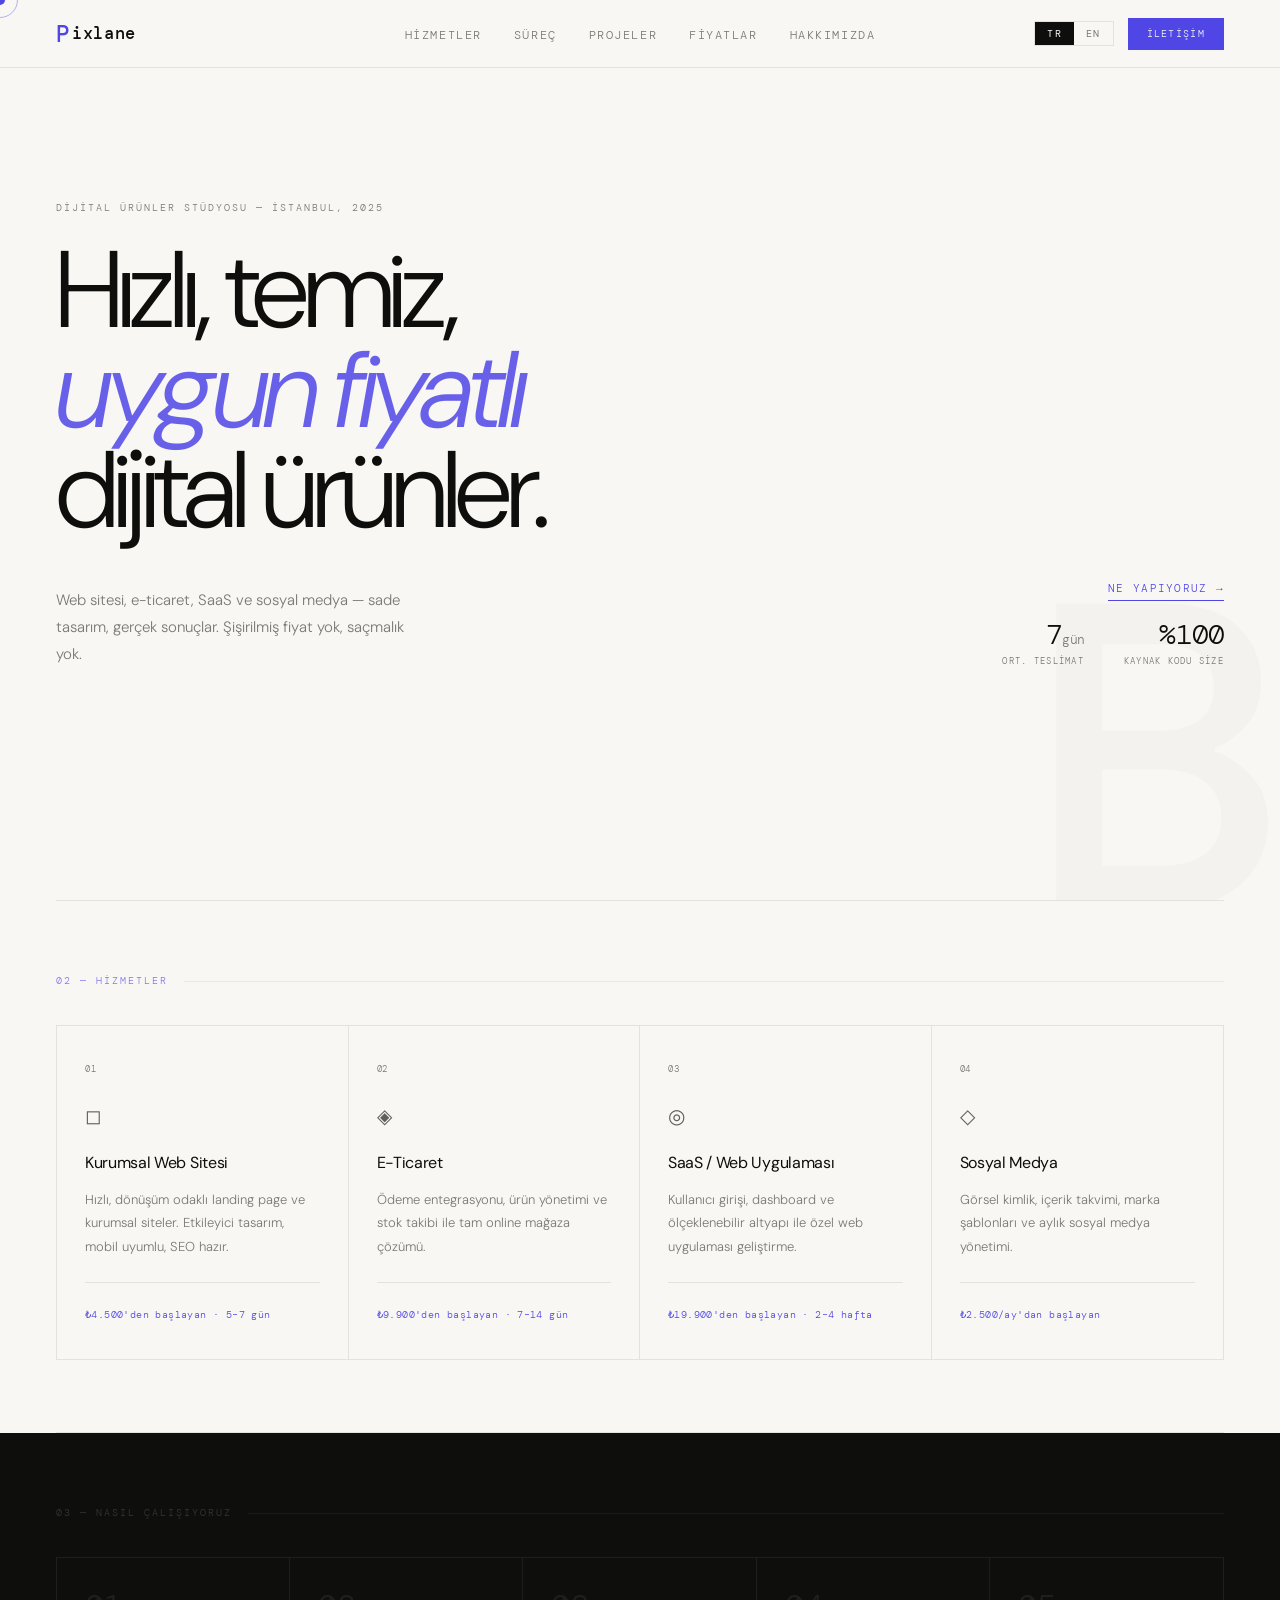
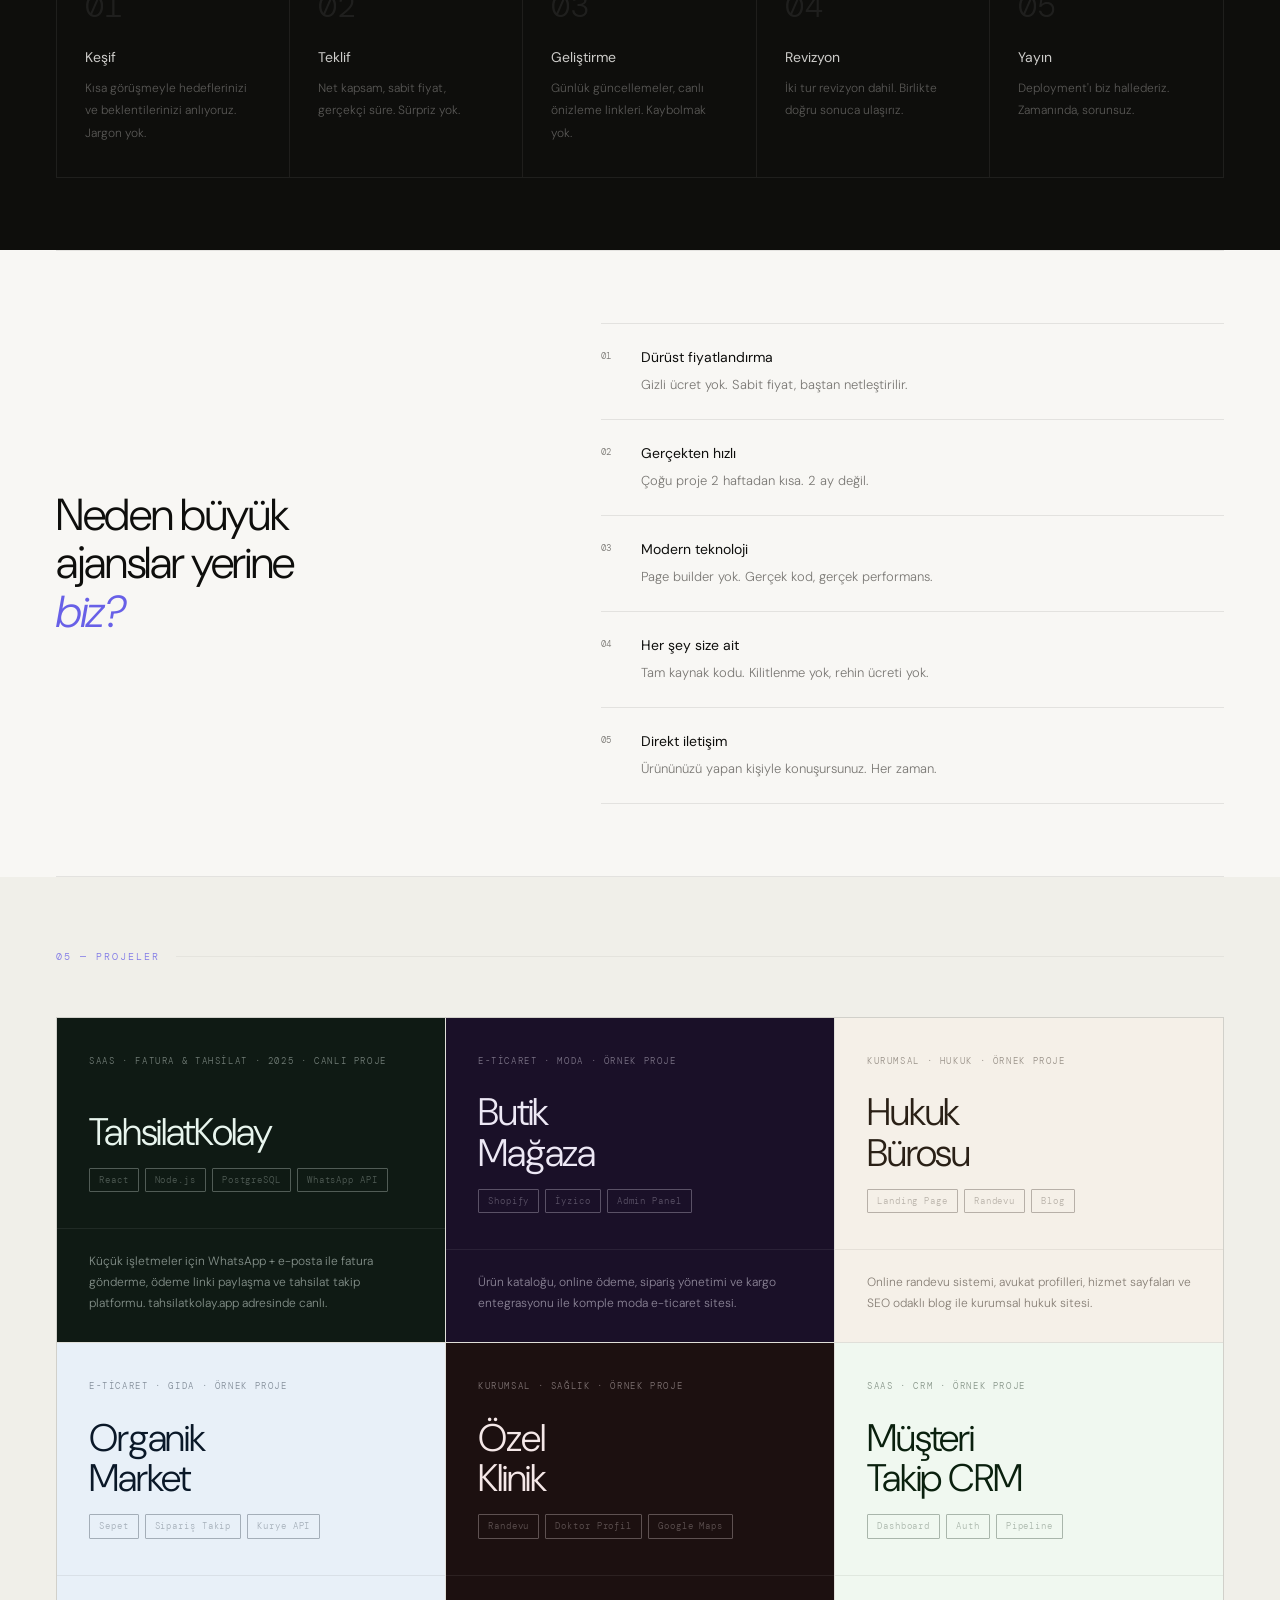
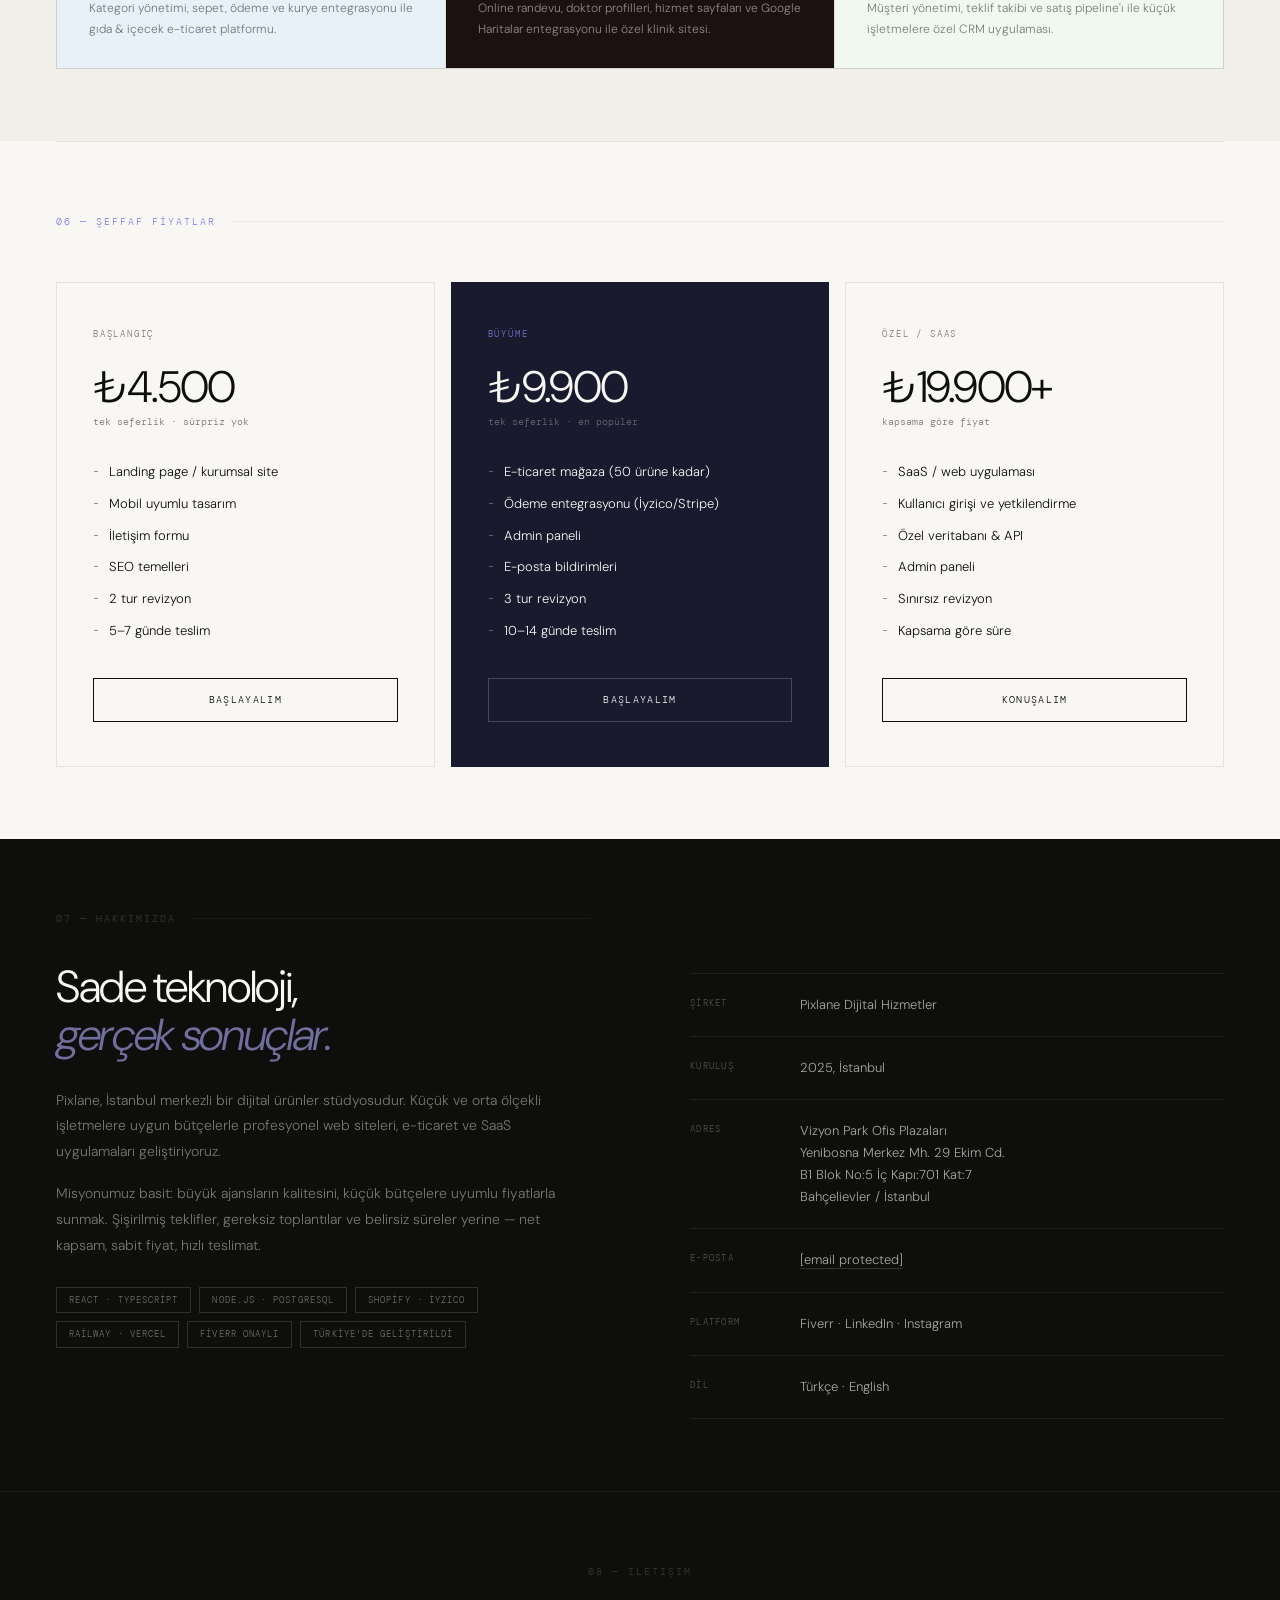
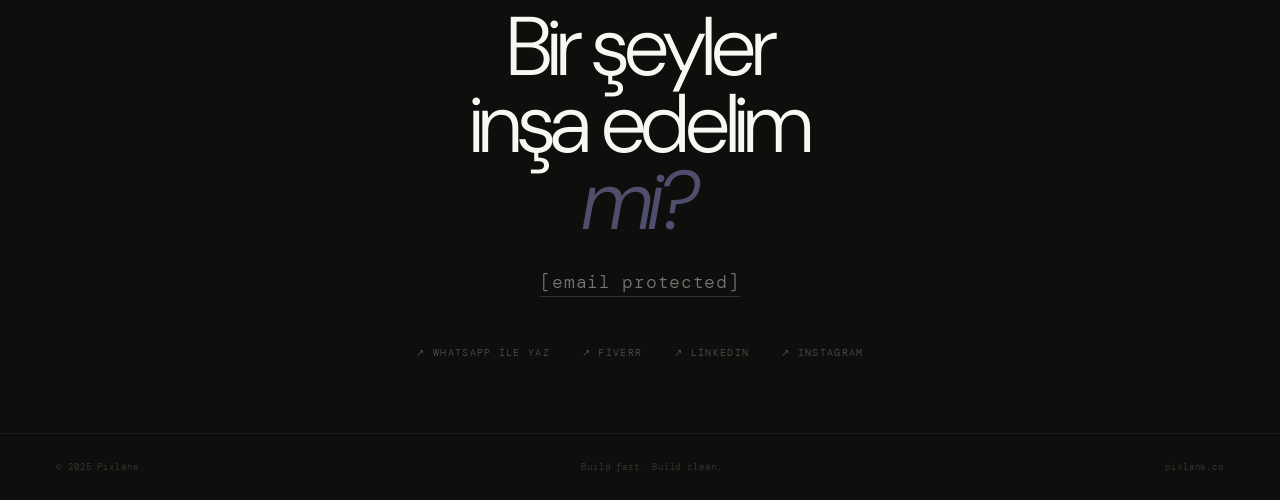
==== index.html @ e1a90a72 "Update index.html" ====
<!DOCTYPE html>
<html lang="tr">
<head>
<meta charset="UTF-8">
<meta name="viewport" content="width=device-width, initial-scale=1.0">
<title>Pixlane — Dijital Ürünler, Sade Fiyatlar</title>
<link rel="preconnect" href="https://fonts.googleapis.com">
<link href="https://fonts.googleapis.com/css2?family=DM+Mono:ital,wght@0,300;0,400;0,500;1,300&family=DM+Sans:opsz,wght@9..40,300;9..40,400;9..40,500;9..40,600&display=swap" rel="stylesheet">
<style>
*, *::before, *::after { box-sizing: border-box; margin: 0; padding: 0; }
:root {
  --bg: #f8f7f4; --fg: #0e0e0c; --muted: #7a7874; --faint: #eceae5;
  --line: rgba(14,14,12,0.09);
  --indigo: #4f46e5; --indigo-soft: rgba(79,70,229,0.08);
  --mono: 'DM Mono', monospace; --sans: 'DM Sans', sans-serif;
}
html { scroll-behavior: smooth; }
body { background: var(--bg); color: var(--fg); font-family: var(--sans); font-weight: 300; line-height: 1.6; overflow-x: hidden; cursor: none; }

.cur { position:fixed; width:10px; height:10px; background:var(--indigo); border-radius:50%; pointer-events:none; z-index:9999; transform:translate(-50%,-50%); transition: transform .1s; }
.cur-r { position:fixed; width:36px; height:36px; border:1.5px solid var(--indigo); border-radius:50%; pointer-events:none; z-index:9998; transform:translate(-50%,-50%); opacity:.4; }

/* NAV */
nav {
  position:fixed; top:0; left:0; right:0; z-index:100;
  display:flex; align-items:center; justify-content:space-between;
  padding:0 56px; height:68px;
  background:rgba(248,247,244,.92); backdrop-filter:blur(18px);
  border-bottom:1px solid var(--line);
}
.nav-logo { font-family:var(--mono); font-size:17px; font-weight:500; letter-spacing:.06em; color:var(--fg); text-decoration:none; }
.nav-mid { display:flex; gap:32px; list-style:none; position:absolute; left:50%; transform:translateX(-50%); }
.nav-mid a { font-family:var(--mono); font-size:12px; letter-spacing:.13em; text-transform:uppercase; color:var(--muted); text-decoration:none; transition:color .2s; }
.nav-mid a:hover { color:var(--fg); }
.nav-r { display:flex; align-items:center; gap:14px; }
.lang-sw { display:flex; border:1px solid var(--line); }
.lb { padding:5px 12px; background:transparent; border:none; color:var(--muted); font-family:var(--mono); font-size:10px; letter-spacing:.13em; text-transform:uppercase; cursor:none; transition:background .2s,color .2s; }
.lb.on { background:var(--fg); color:var(--bg); }
.lb:not(.on):hover { color:var(--fg); }
.nav-btn { font-family:var(--mono); font-size:10px; letter-spacing:.13em; text-transform:uppercase; color:var(--bg); text-decoration:none; border:1px solid var(--indigo); background:var(--indigo); padding:7px 18px; transition:background .2s,color .2s,opacity .2s; white-space:nowrap; }
.nav-btn:hover { opacity:.85; }


/* HERO */
.hero {
  min-height:100vh; display:grid;
  grid-template-rows:1fr auto auto auto 1fr;
  padding:0 56px; position:relative; overflow:hidden;
}
.hero-spacer { min-height:88px; }
.hero-wm { position:absolute; bottom:-6vw; right:-1vw; font-family:var(--mono); font-size:34vw; font-weight:500; color:rgba(14,14,12,.018); user-select:none; pointer-events:none; line-height:1; }
.hero-eye { font-family:var(--mono); font-size:10px; letter-spacing:.2em; text-transform:uppercase; color:var(--muted); padding-top:28px; opacity:0; animation:up .6s .1s forwards; }
.hero-h { font-size:clamp(56px,8.5vw,122px); font-weight:300; line-height:.92; letter-spacing:-.04em; padding-top:24px; opacity:0; animation:up .6s .25s forwards; }
.hero-h em { font-style:italic; color:var(--indigo); opacity:.85; }
.hero-body { display:flex; align-items:flex-end; justify-content:space-between; padding-top:40px; padding-bottom:60px; opacity:0; animation:up .6s .4s forwards; }
.hero-sub { max-width:360px; font-size:15px; color:var(--muted); line-height:1.8; }
.hero-actions { display:flex; flex-direction:column; align-items:flex-end; gap:20px; }
.hero-cta { font-family:var(--mono); font-size:11px; letter-spacing:.12em; text-transform:uppercase; color:var(--indigo); text-decoration:none; display:flex; align-items:center; gap:8px; border-bottom:1px solid var(--indigo); padding-bottom:2px; transition:gap .3s; }
.hero-cta:hover { gap:16px; }
.hero-nums { display:flex; gap:40px; }
.hn { text-align:right; }
.hn-v { font-family:var(--mono); font-size:28px; font-weight:300; letter-spacing:-.03em; line-height:1; }
.hn-l { font-family:var(--mono); font-size:9px; letter-spacing:.14em; text-transform:uppercase; color:var(--muted); margin-top:5px; }

/* UTILS */
hr.div { border:none; border-top:1px solid var(--line); margin:0 56px; }
.sec { padding:72px 56px; }
.lbl { font-family:var(--mono); font-size:10px; letter-spacing:.2em; text-transform:uppercase; color:var(--indigo); opacity:.7; margin-bottom:36px; display:flex; align-items:center; gap:16px; }
.lbl::after { content:''; flex:1; height:1px; background:var(--line); }

/* SERVICES */
.svc-grid { display:grid; grid-template-columns:repeat(4,1fr); border:1px solid var(--line); }
.svc { padding:36px 28px; border-right:1px solid var(--line); transition:background .25s; }
.svc:last-child { border-right:none; }
.svc:hover { background:rgba(14,14,12,.02); }
.svc-n { font-family:var(--mono); font-size:9px; color:var(--muted); letter-spacing:.1em; margin-bottom:24px; }
.svc-ico { font-size:20px; margin-bottom:18px; display:block; opacity:.65; }
.svc-t { font-size:16px; font-weight:400; margin-bottom:12px; letter-spacing:-.02em; }
.svc-d { font-size:13px; color:var(--muted); line-height:1.8; }
.svc-p { margin-top:24px; font-family:var(--mono); font-size:10px; color:var(--indigo); letter-spacing:.04em; padding-top:24px; border-top:1px solid var(--line); }

/* PROCESS */
.proc { padding:72px 56px; background:var(--fg); color:var(--bg); }
.proc .lbl { color:rgba(248,247,244,.24); }
.proc .lbl::after { background:rgba(248,247,244,.07); }
.proc-row { display:grid; grid-template-columns:repeat(5,1fr); border:1px solid rgba(248,247,244,.07); }
.proc-s { padding:32px 28px; border-right:1px solid rgba(248,247,244,.07); }
.proc-s:last-child { border-right:none; }
.proc-n { font-family:var(--mono); font-size:32px; font-weight:300; color:rgba(248,247,244,.08); line-height:1; margin-bottom:24px; }
.proc-t { font-size:14px; font-weight:400; margin-bottom:8px; color:rgba(248,247,244,.82); }
.proc-d { font-size:12px; color:rgba(248,247,244,.32); line-height:1.9; }

/* WHY */
.why { padding:72px 56px; display:grid; grid-template-columns:5fr 7fr; gap:100px; align-items:center; }
.why-t { font-size:clamp(30px,3.5vw,54px); font-weight:300; line-height:1.08; letter-spacing:-.03em; }
.why-t em { font-style:italic; color:var(--indigo); opacity:.85; }
.wp { display:flex; align-items:flex-start; gap:20px; padding:22px 0; border-bottom:1px solid var(--line); }
.wp:first-child { border-top:1px solid var(--line); }
.wp-n { font-family:var(--mono); font-size:9px; color:var(--muted); min-width:20px; padding-top:3px; }
.wp-t strong { display:block; font-size:14px; font-weight:400; margin-bottom:3px; }
.wp-t span { font-size:13px; color:var(--muted); }

/* PORTFOLIO — clean typographic cards, no fake mockups */
.port { padding:72px 56px; background:#f0efe9; }
.port .lbl::after { background:rgba(14,14,12,.07); }
.port-grid { display:grid; grid-template-columns:repeat(3,1fr); gap:1px; background:rgba(14,14,12,.07); border:1px solid rgba(14,14,12,.07); margin-top:52px; }

/* Card 1 — real project, dark */
.pi { display:flex; flex-direction:column; position:relative; overflow:hidden; min-height:300px; transition:filter .3s; }
.pi:hover { filter:brightness(.97); }
.pi-arrow { position:absolute; top:24px; right:24px; font-size:13px; font-family:var(--mono); opacity:0; transform:translate(-3px,3px); transition:all .25s; color:inherit; }
.pi:hover .pi-arrow { opacity:.6; transform:translate(0,0); }

/* Visual area */
.pi-vis { flex:1; padding:36px 32px; display:flex; flex-direction:column; justify-content:space-between; min-height:180px; }

/* Card themes */
.pi-1 { background:#0f1a14; color:#e8f5ee; }
.pi-1 .pi-vis { background:#0f1a14; }
.pi-2 { background:#1a1028; color:#ede8f5; }
.pi-2 .pi-vis { background:#1a1028; }
.pi-3 { background:#f5f0e8; color:#2a2016; }
.pi-3 .pi-vis { background:#f5f0e8; }
.pi-4 { background:#e8f0f8; color:#0a1828; }
.pi-4 .pi-vis { background:#e8f0f8; }
.pi-5 { background:#1c1010; color:#f5e8e8; }
.pi-5 .pi-vis { background:#1c1010; }
.pi-6 { background:#f0f8f0; color:#0a200e; }
.pi-6 .pi-vis { background:#f0f8f0; }

.pi-cat { font-family:var(--mono); font-size:9px; letter-spacing:.18em; text-transform:uppercase; opacity:.45; margin-bottom:auto; }
.pi-big { font-size:clamp(28px,3vw,44px); font-weight:300; letter-spacing:-.03em; line-height:1.05; margin-top:24px; }
.pi-tag-row { display:flex; flex-wrap:wrap; gap:6px; margin-top:16px; }
.pi-tag { font-family:var(--mono); font-size:9px; letter-spacing:.1em; padding:4px 9px; border:1px solid currentColor; opacity:.3; border-radius:1px; }

.pi-info { padding:22px 32px 28px; border-top:1px solid rgba(255,255,255,.07); }
.pi-3 .pi-info, .pi-4 .pi-info, .pi-6 .pi-info { border-top:1px solid rgba(14,14,12,.07); }
.pi-desc { font-size:12px; opacity:.55; line-height:1.75; }

/* PRICING */
.price-grid { display:grid; grid-template-columns:repeat(3,1fr); gap:16px; margin-top:52px; }
.pc { border:1px solid var(--line); padding:44px 36px; transition:border-color .25s; }
.pc:hover { border-color:rgba(14,14,12,.28); }
.pc.hot { background:#1a1a2e; color:var(--bg); border-color:#1a1a2e; }
.pc-tier { font-family:var(--mono); font-size:9px; letter-spacing:.2em; text-transform:uppercase; color:var(--muted); margin-bottom:24px; }
.pc.hot .pc-tier { color:#818cf8; opacity:.8; }
.pc-price { font-size:44px; font-weight:300; letter-spacing:-.04em; line-height:1; margin-bottom:5px; }
.pc-note { font-family:var(--mono); font-size:10px; color:var(--muted); margin-bottom:32px; }
.pc.hot .pc-note { color:rgba(248,247,244,.35); }
.pc-list { list-style:none; display:flex; flex-direction:column; gap:11px; margin-bottom:36px; }
.pc-list li { font-size:13px; display:flex; align-items:flex-start; gap:10px; }
.pc-list li::before { content:'–'; font-family:var(--mono); font-size:10px; color:var(--muted); flex-shrink:0; padding-top:2px; }
.pc-btn { display:block; width:100%; font-family:var(--mono); font-size:10px; letter-spacing:.13em; text-transform:uppercase; text-align:center; text-decoration:none; padding:13px; border:1px solid var(--fg); color:var(--fg); background:transparent; cursor:none; transition:background .2s,color .2s; }
.pc-btn:hover { background:var(--fg); color:var(--bg); }
.pc.hot .pc-btn { border-color:rgba(248,247,244,.2); color:var(--bg); }
.pc.hot .pc-btn:hover { background:var(--bg); color:var(--fg); }

/* ABOUT / CONTACT — full section */
.about-contact { background:var(--fg); color:var(--bg); }

.about { padding:72px 56px; display:grid; grid-template-columns:1fr 1fr; gap:100px; align-items:start; border-bottom:1px solid rgba(248,247,244,.07); }
.about .lbl { color:rgba(248,247,244,.24); }
.about .lbl::after { background:rgba(248,247,244,.07); }
.about-h { font-size:clamp(30px,3.5vw,54px); font-weight:300; line-height:1.08; letter-spacing:-.03em; margin-bottom:28px; }
.about-h em { font-style:italic; color:rgba(180,175,255,.6); }
.about-p { font-size:14px; color:rgba(248,247,244,.45); line-height:1.85; margin-bottom:16px; }
.about-badges { display:flex; flex-wrap:wrap; gap:8px; margin-top:28px; }
.badge { font-family:var(--mono); font-size:9px; letter-spacing:.12em; text-transform:uppercase; padding:5px 12px; border:1px solid rgba(248,247,244,.14); color:rgba(248,247,244,.4); }

.about-right { display:flex; flex-direction:column; gap:0; padding-top:62px; }
.info-row { display:flex; align-items:flex-start; gap:20px; padding:20px 0; border-bottom:1px solid rgba(248,247,244,.07); }
.info-row:first-child { border-top:1px solid rgba(248,247,244,.07); }
.info-label { font-family:var(--mono); font-size:9px; letter-spacing:.14em; text-transform:uppercase; color:rgba(248,247,244,.28); min-width:90px; padding-top:2px; flex-shrink:0; }
.info-val { font-size:13px; color:rgba(248,247,244,.65); line-height:1.7; }
.info-val a { color:rgba(248,247,244,.65); text-decoration:none; border-bottom:1px solid rgba(248,247,244,.15); transition:color .2s,border-color .2s; }
.info-val a:hover { color:var(--bg); border-color:var(--bg); }

.contact { padding:72px 56px; text-align:center; }
.contact .lbl { justify-content:center; color:rgba(248,247,244,.24); margin-bottom:28px; }
.contact .lbl::after { display:none; }
.contact-h { font-size:clamp(44px,6.5vw,96px); font-weight:300; letter-spacing:-.04em; line-height:.93; margin-bottom:28px; }
.contact-h em { font-style:italic; color:rgba(180,175,255,.4); }
.contact-mail { font-family:var(--mono); font-size:clamp(13px,1.5vw,18px); color:rgba(248,247,244,.45); letter-spacing:.04em; text-decoration:none; border-bottom:1px solid rgba(248,247,244,.15); padding-bottom:2px; transition:color .2s,border-color .2s; }
.contact-mail:hover { color:var(--bg); border-color:var(--bg); }
.contact-links { display:flex; justify-content:center; gap:32px; margin-top:48px; }
.cl { font-family:var(--mono); font-size:10px; letter-spacing:.13em; text-transform:uppercase; color:rgba(248,247,244,.28); text-decoration:none; transition:color .2s; display:flex; align-items:center; gap:6px; }
.cl:hover { color:var(--bg); }

footer { padding:26px 56px; background:var(--fg); border-top:1px solid rgba(248,247,244,.06); display:flex; justify-content:space-between; align-items:center; color:rgba(248,247,244,.18); font-family:var(--mono); font-size:9px; letter-spacing:.1em; }

@keyframes up { from{opacity:0;transform:translateY(18px)} to{opacity:1;transform:translateY(0)} }
.rev { opacity:1; transform:translateY(0); transition:opacity .7s,transform .7s; }
.rev.in { opacity:1; transform:translateY(0); }

@media(max-width:960px){
  nav{padding:0 20px;} .nav-mid{display:none;}
  .hero,.sec,.proc,.why,.port,.about,.contact{padding-left:20px;padding-right:20px;}
  hr.div{margin:0 20px;}
  .hero-h{font-size:clamp(40px,11vw,76px);}
  .hero-sub{font-size:14px;}
  .svc-grid{grid-template-columns:1fr 1fr;}
  .svc{border-right:none!important;border-bottom:1px solid var(--line);}
  .svc:nth-child(odd){border-right:1px solid var(--line)!important;}
  .proc-row{grid-template-columns:1fr 1fr;}
  .proc-s{border-right:none!important;border-bottom:1px solid rgba(248,247,244,.07);}
  .proc-s:nth-child(odd){border-right:1px solid rgba(248,247,244,.07)!important;}
  .why{grid-template-columns:1fr;gap:44px;}
  .port-grid{grid-template-columns:1fr;}
  .price-grid{grid-template-columns:1fr;}
  .about{grid-template-columns:1fr;gap:48px;}
  .about-right{padding-top:0;}
  footer{flex-direction:column;gap:5px;text-align:center;}
  body{cursor:auto;} .cur,.cur-r{display:none;}
}
</style>
</head>
<body>

<div class="cur" id="cur"></div>
<div class="cur-r" id="curR"></div>

<!-- NAV -->
<nav>
  <a href="#" class="nav-logo"><span style="color:var(--indigo);font-size:1.35em;font-weight:500;line-height:1;vertical-align:middle;margin-right:1px">P</span><span style="letter-spacing:.04em">ixlane</span></a>
  <ul class="nav-mid">
    <li><a href="#services" data-tr="Hizmetler" data-en="Services">Hizmetler</a></li>
    <li><a href="#process" data-tr="Süreç" data-en="Process">Süreç</a></li>
    <li><a href="#portfolio" data-tr="Projeler" data-en="Work">Projeler</a></li>
    <li><a href="#pricing" data-tr="Fiyatlar" data-en="Pricing">Fiyatlar</a></li>
    <li><a href="#about" data-tr="Hakkımızda" data-en="About">Hakkımızda</a></li>
  </ul>
  <div class="nav-r">
    <div class="lang-sw">
      <button class="lb on" id="bTR" onclick="setLang('tr')">TR</button>
      <button class="lb" id="bEN" onclick="setLang('en')">EN</button>
    </div>
    <a href="#contact" class="nav-btn" data-tr="İletişim" data-en="Contact">İletişim</a>
  </div>
</nav>

<!-- HERO -->
<section class="hero">
  <div class="hero-wm">B</div>
  <div class="hero-spacer"></div>
  <p class="hero-eye" data-tr="Dijital Ürünler Stüdyosu — İstanbul, 2025" data-en="Digital Products Studio — Istanbul, 2025">Dijital Ürünler Stüdyosu — İstanbul, 2025</p>
  <h1 class="hero-h" data-tr="Hızlı, temiz,<br><em>uygun fiyatlı</em><br>dijital ürünler." data-en="Fast, clean,<br><em>fairly priced</em><br>digital products.">Hızlı, temiz,<br><em>uygun fiyatlı</em><br>dijital ürünler.</h1>
  <div class="hero-body">
    <p class="hero-sub" data-tr="Web sitesi, e-ticaret, SaaS ve sosyal medya — sade tasarım, gerçek sonuçlar. Şişirilmiş fiyat yok, saçmalık yok." data-en="Websites, e-commerce, SaaS and social media — clean design, real results. No bloated pricing, no nonsense.">Web sitesi, e-ticaret, SaaS ve sosyal medya — sade tasarım, gerçek sonuçlar. Şişirilmiş fiyat yok, saçmalık yok.</p>
    <div class="hero-actions">
      <a href="#services" class="hero-cta" data-tr="Ne yapıyoruz →" data-en="What we do →">Ne yapıyoruz →</a>
      <div class="hero-nums">
        <div class="hn">
          <div class="hn-v" id="statD">7<span style="font-size:.48em;color:var(--muted)">gün</span></div>
          <div class="hn-l" data-tr="Ort. teslimat" data-en="Avg. delivery">Ort. teslimat</div>
        </div>
        <div class="hn">
          <div class="hn-v">%100</div>
          <div class="hn-l" data-tr="Kaynak kodu size" data-en="Code ownership">Kaynak kodu size</div>
        </div>
      </div>
    </div>
  </div>
</section>

<hr class="div">

<!-- SERVICES -->
<section class="sec" id="services">
  <div class="lbl" data-tr="02 — Hizmetler" data-en="02 — Services">02 — Hizmetler</div>
  <div class="svc-grid rev">
    <div class="svc">
      <div class="svc-n">01</div>
      <span class="svc-ico">◻</span>
      <h3 class="svc-t" data-tr="Kurumsal Web Sitesi" data-en="Corporate Website">Kurumsal Web Sitesi</h3>
      <p class="svc-d" data-tr="Hızlı, dönüşüm odaklı landing page ve kurumsal siteler. Etkileyici tasarım, mobil uyumlu, SEO hazır." data-en="Fast, conversion-focused landing pages. Impressive design, mobile-ready, SEO-optimized.">Hızlı, dönüşüm odaklı landing page ve kurumsal siteler. Etkileyici tasarım, mobil uyumlu, SEO hazır.</p>
      <div class="svc-p" data-tr="₺4.500'den başlayan · 5–7 gün" data-en="From $150 · 5–7 days">₺4.500'den başlayan · 5–7 gün</div>
    </div>
    <div class="svc">
      <div class="svc-n">02</div>
      <span class="svc-ico">◈</span>
      <h3 class="svc-t" data-tr="E-Ticaret" data-en="E-Commerce">E-Ticaret</h3>
      <p class="svc-d" data-tr="Ödeme entegrasyonu, ürün yönetimi ve stok takibi ile tam online mağaza çözümü." data-en="Full online stores with payment integration, product management, and inventory tracking.">Ödeme entegrasyonu, ürün yönetimi ve stok takibi ile tam online mağaza çözümü.</p>
      <div class="svc-p" data-tr="₺9.900'den başlayan · 7–14 gün" data-en="From $299 · 7–14 days">₺9.900'den başlayan · 7–14 gün</div>
    </div>
    <div class="svc">
      <div class="svc-n">03</div>
      <span class="svc-ico">◎</span>
      <h3 class="svc-t" data-tr="SaaS / Web Uygulaması" data-en="SaaS / Web App">SaaS / Web Uygulaması</h3>
      <p class="svc-d" data-tr="Kullanıcı girişi, dashboard ve ölçeklenebilir altyapı ile özel web uygulaması geliştirme." data-en="Custom web apps with user auth, dashboards, and scalable backend infrastructure.">Kullanıcı girişi, dashboard ve ölçeklenebilir altyapı ile özel web uygulaması geliştirme.</p>
      <div class="svc-p" data-tr="₺19.900'den başlayan · 2–4 hafta" data-en="From $599 · 2–4 weeks">₺19.900'den başlayan · 2–4 hafta</div>
    </div>
    <div class="svc">
      <div class="svc-n">04</div>
      <span class="svc-ico">◇</span>
      <h3 class="svc-t" data-tr="Sosyal Medya" data-en="Social Media">Sosyal Medya</h3>
      <p class="svc-d" data-tr="Görsel kimlik, içerik takvimi, marka şablonları ve aylık sosyal medya yönetimi." data-en="Visual identity, content calendars, branded templates, and monthly management.">Görsel kimlik, içerik takvimi, marka şablonları ve aylık sosyal medya yönetimi.</p>
      <div class="svc-p" data-tr="₺2.500/ay'dan başlayan" data-en="From $79/mo">₺2.500/ay'dan başlayan</div>
    </div>
  </div>
</section>

<hr class="div">

<!-- PROCESS -->
<section class="proc" id="process">
  <div class="lbl" data-tr="03 — Nasıl çalışıyoruz" data-en="03 — How it works">03 — Nasıl çalışıyoruz</div>
  <div class="proc-row rev">
    <div class="proc-s">
      <div class="proc-n">01</div>
      <div class="proc-t" data-tr="Keşif" data-en="Discovery">Keşif</div>
      <p class="proc-d" data-tr="Kısa görüşmeyle hedeflerinizi ve beklentilerinizi anlıyoruz. Jargon yok." data-en="Brief call to understand your goals. No jargon.">Kısa görüşmeyle hedeflerinizi ve beklentilerinizi anlıyoruz. Jargon yok.</p>
    </div>
    <div class="proc-s">
      <div class="proc-n">02</div>
      <div class="proc-t" data-tr="Teklif" data-en="Proposal">Teklif</div>
      <p class="proc-d" data-tr="Net kapsam, sabit fiyat, gerçekçi süre. Sürpriz yok." data-en="Clear scope, fixed price, realistic deadline. No surprises.">Net kapsam, sabit fiyat, gerçekçi süre. Sürpriz yok.</p>
    </div>
    <div class="proc-s">
      <div class="proc-n">03</div>
      <div class="proc-t" data-tr="Geliştirme" data-en="Build">Geliştirme</div>
      <p class="proc-d" data-tr="Günlük güncellemeler, canlı önizleme linkleri. Kaybolmak yok." data-en="Daily updates, live preview links. No ghosting.">Günlük güncellemeler, canlı önizleme linkleri. Kaybolmak yok.</p>
    </div>
    <div class="proc-s">
      <div class="proc-n">04</div>
      <div class="proc-t" data-tr="Revizyon" data-en="Review">Revizyon</div>
      <p class="proc-d" data-tr="İki tur revizyon dahil. Birlikte doğru sonuca ulaşırız." data-en="Two rounds included. We get it right together.">İki tur revizyon dahil. Birlikte doğru sonuca ulaşırız.</p>
    </div>
    <div class="proc-s">
      <div class="proc-n">05</div>
      <div class="proc-t" data-tr="Yayın" data-en="Launch">Yayın</div>
      <p class="proc-d" data-tr="Deployment'ı biz hallederiz. Zamanında, sorunsuz." data-en="We handle deployment. On time, without issues.">Deployment'ı biz hallederiz. Zamanında, sorunsuz.</p>
    </div>
  </div>
</section>

<hr class="div" style="background:rgba(248,247,244,.08)">

<!-- WHY -->
<section class="why">
  <div class="rev">
    <h2 class="why-t" data-tr="Neden büyük<br>ajanslar yerine<br><em>biz?</em>" data-en="Why clients<br>choose <em>us</em><br>over agencies.">Neden büyük<br>ajanslar yerine<br><em>biz?</em></h2>
  </div>
  <div class="rev">
    <div class="wp"><span class="wp-n">01</span><div class="wp-t"><strong data-tr="Dürüst fiyatlandırma" data-en="Honest pricing">Dürüst fiyatlandırma</strong><span data-tr="Gizli ücret yok. Sabit fiyat, baştan netleştirilir." data-en="No hidden fees. Fixed price, agreed upfront.">Gizli ücret yok. Sabit fiyat, baştan netleştirilir.</span></div></div>
    <div class="wp"><span class="wp-n">02</span><div class="wp-t"><strong data-tr="Gerçekten hızlı" data-en="Actually fast">Gerçekten hızlı</strong><span data-tr="Çoğu proje 2 haftadan kısa. 2 ay değil." data-en="Most projects in under 2 weeks. Not 2 months.">Çoğu proje 2 haftadan kısa. 2 ay değil.</span></div></div>
    <div class="wp"><span class="wp-n">03</span><div class="wp-t"><strong data-tr="Modern teknoloji" data-en="Modern tech">Modern teknoloji</strong><span data-tr="Page builder yok. Gerçek kod, gerçek performans." data-en="No page builders. Real code, real performance.">Page builder yok. Gerçek kod, gerçek performans.</span></div></div>
    <div class="wp"><span class="wp-n">04</span><div class="wp-t"><strong data-tr="Her şey size ait" data-en="You own everything">Her şey size ait</strong><span data-tr="Tam kaynak kodu. Kilitlenme yok, rehin ücreti yok." data-en="Full source code. No lock-in, no hostage fees.">Tam kaynak kodu. Kilitlenme yok, rehin ücreti yok.</span></div></div>
    <div class="wp"><span class="wp-n">05</span><div class="wp-t"><strong data-tr="Direkt iletişim" data-en="Direct line">Direkt iletişim</strong><span data-tr="Ürününüzü yapan kişiyle konuşursunuz. Her zaman." data-en="You talk to the person building your product. Always.">Ürününüzü yapan kişiyle konuşursunuz. Her zaman.</span></div></div>
  </div>
</section>

<hr class="div">

<!-- PORTFOLIO -->
<section class="port" id="portfolio">
  <div class="lbl" data-tr="05 — Projeler" data-en="05 — Work">05 — Projeler</div>
  <div class="port-grid rev">

    <!-- TahsilatKolay — real -->
    <div class="pi pi-1">
      <span class="pi-arrow">↗</span>
      <div class="pi-vis">
        <div class="pi-cat" data-tr="SaaS · Fatura & Tahsilat · 2025 · Canlı Proje" data-en="SaaS · Invoicing & Collections · 2025 · Live">SaaS · Fatura & Tahsilat · 2025 · Canlı Proje</div>
        <div>
          <div class="pi-big">TahsilatKolay</div>
          <div class="pi-tag-row">
            <span class="pi-tag">React</span>
            <span class="pi-tag">Node.js</span>
            <span class="pi-tag">PostgreSQL</span>
            <span class="pi-tag">WhatsApp API</span>
          </div>
        </div>
      </div>
      <div class="pi-info">
        <div class="pi-desc" data-tr="Küçük işletmeler için WhatsApp + e-posta ile fatura gönderme, ödeme linki paylaşma ve tahsilat takip platformu. tahsilatkolay.app adresinde canlı." data-en="Invoice sending via WhatsApp + email, payment link sharing, and collections tracking for small businesses. Live at tahsilatkolay.app.">Küçük işletmeler için WhatsApp + e-posta ile fatura gönderme, ödeme linki paylaşma ve tahsilat takip platformu. tahsilatkolay.app adresinde canlı.</div>
      </div>
    </div>

    <!-- E-commerce moda -->
    <div class="pi pi-2">
      <span class="pi-arrow">↗</span>
      <div class="pi-vis">
        <div class="pi-cat" data-tr="E-Ticaret · Moda · Örnek Proje" data-en="E-Commerce · Fashion · Sample">E-Ticaret · Moda · Örnek Proje</div>
        <div>
          <div class="pi-big" data-tr="Butik<br>Mağaza" data-en="Boutique<br>Store">Butik<br>Mağaza</div>
          <div class="pi-tag-row">
            <span class="pi-tag">Shopify</span>
            <span class="pi-tag">İyzico</span>
            <span class="pi-tag">Admin Panel</span>
          </div>
        </div>
      </div>
      <div class="pi-info">
        <div class="pi-desc" data-tr="Ürün kataloğu, online ödeme, sipariş yönetimi ve kargo entegrasyonu ile komple moda e-ticaret sitesi." data-en="Complete fashion e-commerce with product catalog, online payment, order management, and shipping integration.">Ürün kataloğu, online ödeme, sipariş yönetimi ve kargo entegrasyonu ile komple moda e-ticaret sitesi.</div>
      </div>
    </div>

    <!-- Hukuk bürosu -->
    <div class="pi pi-3">
      <span class="pi-arrow">↗</span>
      <div class="pi-vis">
        <div class="pi-cat" data-tr="Kurumsal · Hukuk · Örnek Proje" data-en="Corporate · Legal · Sample">Kurumsal · Hukuk · Örnek Proje</div>
        <div>
          <div class="pi-big" data-tr="Hukuk<br>Bürosu" data-en="Law<br>Firm">Hukuk<br>Bürosu</div>
          <div class="pi-tag-row">
            <span class="pi-tag">Landing Page</span>
            <span class="pi-tag">Randevu</span>
            <span class="pi-tag">Blog</span>
          </div>
        </div>
      </div>
      <div class="pi-info">
        <div class="pi-desc" data-tr="Online randevu sistemi, avukat profilleri, hizmet sayfaları ve SEO odaklı blog ile kurumsal hukuk sitesi." data-en="Corporate law site with online appointments, attorney profiles, service pages, and SEO-focused blog.">Online randevu sistemi, avukat profilleri, hizmet sayfaları ve SEO odaklı blog ile kurumsal hukuk sitesi.</div>
      </div>
    </div>

    <!-- Organik market -->
    <div class="pi pi-4">
      <span class="pi-arrow">↗</span>
      <div class="pi-vis">
        <div class="pi-cat" data-tr="E-Ticaret · Gıda · Örnek Proje" data-en="E-Commerce · Food · Sample">E-Ticaret · Gıda · Örnek Proje</div>
        <div>
          <div class="pi-big" data-tr="Organik<br>Market" data-en="Organic<br>Market">Organik<br>Market</div>
          <div class="pi-tag-row">
            <span class="pi-tag">Sepet</span>
            <span class="pi-tag">Sipariş Takip</span>
            <span class="pi-tag">Kurye API</span>
          </div>
        </div>
      </div>
      <div class="pi-info">
        <div class="pi-desc" data-tr="Kategori yönetimi, sepet, ödeme ve kurye entegrasyonu ile gıda & içecek e-ticaret platformu." data-en="Food & beverage e-commerce with category management, cart, payment, and courier API integration.">Kategori yönetimi, sepet, ödeme ve kurye entegrasyonu ile gıda & içecek e-ticaret platformu.</div>
      </div>
    </div>

    <!-- Klinik -->
    <div class="pi pi-5">
      <span class="pi-arrow">↗</span>
      <div class="pi-vis">
        <div class="pi-cat" data-tr="Kurumsal · Sağlık · Örnek Proje" data-en="Corporate · Healthcare · Sample">Kurumsal · Sağlık · Örnek Proje</div>
        <div>
          <div class="pi-big" data-tr="Özel<br>Klinik" data-en="Private<br>Clinic">Özel<br>Klinik</div>
          <div class="pi-tag-row">
            <span class="pi-tag">Randevu</span>
            <span class="pi-tag">Doktor Profil</span>
            <span class="pi-tag">Google Maps</span>
          </div>
        </div>
      </div>
      <div class="pi-info">
        <div class="pi-desc" data-tr="Online randevu, doktor profilleri, hizmet sayfaları ve Google Haritalar entegrasyonu ile özel klinik sitesi." data-en="Private clinic site with online booking, doctor profiles, service pages, and Google Maps integration.">Online randevu, doktor profilleri, hizmet sayfaları ve Google Haritalar entegrasyonu ile özel klinik sitesi.</div>
      </div>
    </div>

    <!-- CRM SaaS -->
    <div class="pi pi-6">
      <span class="pi-arrow">↗</span>
      <div class="pi-vis">
        <div class="pi-cat" data-tr="SaaS · CRM · Örnek Proje" data-en="SaaS · CRM · Sample">SaaS · CRM · Örnek Proje</div>
        <div>
          <div class="pi-big" data-tr="Müşteri<br>Takip CRM" data-en="Customer<br>Tracking CRM">Müşteri<br>Takip CRM</div>
          <div class="pi-tag-row">
            <span class="pi-tag">Dashboard</span>
            <span class="pi-tag">Auth</span>
            <span class="pi-tag">Pipeline</span>
          </div>
        </div>
      </div>
      <div class="pi-info">
        <div class="pi-desc" data-tr="Müşteri yönetimi, teklif takibi ve satış pipeline'ı ile küçük işletmelere özel CRM uygulaması." data-en="Custom CRM for small businesses with customer management, quote tracking, and sales pipeline.">Müşteri yönetimi, teklif takibi ve satış pipeline'ı ile küçük işletmelere özel CRM uygulaması.</div>
      </div>
    </div>

  </div>
</section>

<hr class="div">

<!-- PRICING -->
<section class="sec" id="pricing">
  <div class="lbl" data-tr="06 — Şeffaf Fiyatlar" data-en="06 — Transparent Pricing">06 — Şeffaf Fiyatlar</div>
  <div class="price-grid rev">
    <div class="pc">
      <div class="pc-tier" data-tr="Başlangıç" data-en="Starter">Başlangıç</div>
      <div class="pc-price" data-tr="₺4.500" data-en="$150">₺4.500</div>
      <div class="pc-note" data-tr="tek seferlik · sürpriz yok" data-en="one-time · no surprises">tek seferlik · sürpriz yok</div>
      <ul class="pc-list">
        <li data-tr="Landing page / kurumsal site" data-en="Landing page / corporate site">Landing page / kurumsal site</li>
        <li data-tr="Mobil uyumlu tasarım" data-en="Mobile responsive design">Mobil uyumlu tasarım</li>
        <li data-tr="İletişim formu" data-en="Contact form">İletişim formu</li>
        <li data-tr="SEO temelleri" data-en="SEO basics">SEO temelleri</li>
        <li data-tr="2 tur revizyon" data-en="2 revision rounds">2 tur revizyon</li>
        <li data-tr="5–7 günde teslim" data-en="Delivered in 5–7 days">5–7 günde teslim</li>
      </ul>
      <a href="#contact" class="pc-btn" data-tr="Başlayalım" data-en="Get started">Başlayalım</a>
    </div>
    <div class="pc hot">
      <div class="pc-tier" data-tr="Büyüme" data-en="Growth">Büyüme</div>
      <div class="pc-price" data-tr="₺9.900" data-en="$299">₺9.900</div>
      <div class="pc-note" data-tr="tek seferlik · en popüler" data-en="one-time · most popular">tek seferlik · en popüler</div>
      <ul class="pc-list">
        <li data-tr="E-ticaret mağaza (50 ürüne kadar)" data-en="E-commerce (up to 50 products)">E-ticaret mağaza (50 ürüne kadar)</li>
        <li data-tr="Ödeme entegrasyonu (İyzico/Stripe)" data-en="Payment gateway (İyzico/Stripe)">Ödeme entegrasyonu (İyzico/Stripe)</li>
        <li data-tr="Admin paneli" data-en="Admin dashboard">Admin paneli</li>
        <li data-tr="E-posta bildirimleri" data-en="Email notifications">E-posta bildirimleri</li>
        <li data-tr="3 tur revizyon" data-en="3 revision rounds">3 tur revizyon</li>
        <li data-tr="10–14 günde teslim" data-en="Delivered in 10–14 days">10–14 günde teslim</li>
      </ul>
      <a href="#contact" class="pc-btn" data-tr="Başlayalım" data-en="Get started">Başlayalım</a>
    </div>
    <div class="pc">
      <div class="pc-tier" data-tr="Özel / SaaS" data-en="Custom / SaaS">Özel / SaaS</div>
      <div class="pc-price" data-tr="₺19.900+" data-en="$599+">₺19.900+</div>
      <div class="pc-note" data-tr="kapsama göre fiyat" data-en="scoped per project">kapsama göre fiyat</div>
      <ul class="pc-list">
        <li data-tr="SaaS / web uygulaması" data-en="SaaS / web application">SaaS / web uygulaması</li>
        <li data-tr="Kullanıcı girişi ve yetkilendirme" data-en="User authentication">Kullanıcı girişi ve yetkilendirme</li>
        <li data-tr="Özel veritabanı & API" data-en="Custom database & API">Özel veritabanı & API</li>
        <li data-tr="Admin paneli" data-en="Admin panel">Admin paneli</li>
        <li data-tr="Sınırsız revizyon" data-en="Unlimited revisions">Sınırsız revizyon</li>
        <li data-tr="Kapsama göre süre" data-en="Timeline based on scope">Kapsama göre süre</li>
      </ul>
      <a href="#contact" class="pc-btn" data-tr="Konuşalım" data-en="Let's talk">Konuşalım</a>
    </div>
  </div>
</section>

<!-- ABOUT + CONTACT -->
<div class="about-contact">

  <!-- ABOUT -->
  <section class="about" id="about">
    <div>
      <div class="lbl" data-tr="07 — Hakkımızda" data-en="07 — About">07 — Hakkımızda</div>
      <h2 class="about-h" data-tr="Sade teknoloji,<br><em>gerçek sonuçlar.</em>" data-en="Clean technology,<br><em>real results.</em>">Sade teknoloji,<br><em>gerçek sonuçlar.</em></h2>
      <p class="about-p" data-tr="Pixlane, İstanbul merkezli bir dijital ürünler stüdyosudur. Küçük ve orta ölçekli işletmelere uygun bütçelerle profesyonel web siteleri, e-ticaret ve SaaS uygulamaları geliştiriyoruz." data-en="Pixlane is an Istanbul-based digital products studio. We build professional websites, e-commerce platforms, and SaaS applications for small businesses at fair prices.">Pixlane, İstanbul merkezli bir dijital ürünler stüdyosudur. Küçük ve orta ölçekli işletmelere uygun bütçelerle profesyonel web siteleri, e-ticaret ve SaaS uygulamaları geliştiriyoruz.</p>
      <p class="about-p" data-tr="Misyonumuz basit: büyük ajansların kalitesini, küçük bütçelere uyumlu fiyatlarla sunmak. Şişirilmiş teklifler, gereksiz toplantılar ve belirsiz süreler yerine — net kapsam, sabit fiyat, hızlı teslimat." data-en="Our mission is simple: deliver big-agency quality at small-budget prices. No inflated quotes, unnecessary meetings, or vague timelines — clear scope, fixed price, fast delivery.">Misyonumuz basit: büyük ajansların kalitesini, küçük bütçelere uyumlu fiyatlarla sunmak. Şişirilmiş teklifler, gereksiz toplantılar ve belirsiz süreler yerine — net kapsam, sabit fiyat, hızlı teslimat.</p>
      <div class="about-badges">
        <span class="badge">React · TypeScript</span>
        <span class="badge">Node.js · PostgreSQL</span>
        <span class="badge">Shopify · İyzico</span>
        <span class="badge">Railway · Vercel</span>
        <span class="badge" data-tr="Fiverr Onaylı" data-en="Fiverr Verified">Fiverr Onaylı</span>
        <span class="badge" data-tr="Türkiye'de Geliştirildi" data-en="Built in Turkey">Türkiye'de Geliştirildi</span>
      </div>
    </div>
    <div class="about-right">
      <div class="info-row">
        <span class="info-label" data-tr="Şirket" data-en="Company">Şirket</span>
        <span class="info-val">Pixlane Dijital Hizmetler</span>
      </div>
      <div class="info-row">
        <span class="info-label" data-tr="Kuruluş" data-en="Founded">Kuruluş</span>
        <span class="info-val">2025, İstanbul</span>
      </div>
      <div class="info-row">
        <span class="info-label" data-tr="Adres" data-en="Address">Adres</span>
        <span class="info-val" data-tr="Vizyon Park Ofis Plazaları<br>Yenibosna Merkez Mh. 29 Ekim Cd.<br>B1 Blok No:5 İç Kapı:701 Kat:7<br>Bahçelievler / İstanbul" data-en="Vizyon Park Office Plaza<br>Yenibosna, 29 Ekim Cd.<br>B1 Block No:5 Door:701 Floor:7<br>Bahçelievler / Istanbul">Vizyon Park Ofis Plazaları<br>Yenibosna Merkez Mh. 29 Ekim Cd.<br>B1 Blok No:5 İç Kapı:701 Kat:7<br>Bahçelievler / İstanbul</span>
      </div>
      <div class="info-row">
        <span class="info-label" data-tr="E-posta" data-en="Email">E-posta</span>
        <span class="info-val"><a href="/cdn-cgi/l/email-protection#097960716568676c49667c7d65666662276a6664"><span class="__cf_email__" data-cfemail="e6968f9e8a878883a68993928a89898dc885898b">[email&#160;protected]</span></a></span>
      </div>
      <div class="info-row">
        <span class="info-label" data-tr="Platform" data-en="Platform">Platform</span>
        <span class="info-val" data-tr="Fiverr · LinkedIn · Instagram" data-en="Fiverr · LinkedIn · Instagram">Fiverr · LinkedIn · Instagram</span>
      </div>
      <div class="info-row">
        <span class="info-label" data-tr="Dil" data-en="Languages">Dil</span>
        <span class="info-val" data-tr="Türkçe · English" data-en="Turkish · English">Türkçe · English</span>
      </div>
    </div>
  </section>

  <!-- CONTACT CTA -->
  <section class="contact" id="contact">
    <div class="lbl" data-tr="08 — İletişim" data-en="08 — Contact">08 — İletişim</div>
    <h2 class="contact-h" data-tr="Bir şeyler<br>inşa edelim<br><em>mi?</em>" data-en="Ready to<br><em>build</em><br>something?">Bir şeyler<br>inşa edelim<br><em>mi?</em></h2>
    <a href="/cdn-cgi/l/email-protection#42322b3a2e232c27022d37362e2d2d296c212d2f" class="contact-mail"><span class="__cf_email__" data-cfemail="15657c6d79747b70557a6061797a7a7e3b767a78">[email&#160;protected]</span></a>
    <div class="contact-links">
      <a href="https://wa.me/905461323464" target="_blank" class="cl" data-tr="↗ WhatsApp ile yaz" data-en="↗ WhatsApp">↗ WhatsApp ile yaz</a>
      <a href="#" class="cl">↗ Fiverr</a>
      <a href="#" class="cl">↗ LinkedIn</a>
      <a href="#" class="cl">↗ Instagram</a>
    </div>
  </section>

</div>

<footer>
  <span>© 2025 Pixlane</span>
  <span data-tr="Build fast. Build clean." data-en="Build fast. Build clean.">Build fast. Build clean.</span>
  <span>pixlane.co</span>
</footer>

<script data-cfasync="false" src="/cdn-cgi/scripts/5c5dd728/cloudflare-static/email-decode.min.js"></script><script>
const cur=document.getElementById('cur'),curR=document.getElementById('curR');
document.querySelectorAll('a,button').forEach(el=>{
  el.addEventListener('mouseenter',()=>{ cur.style.transform='translate(-50%,-50%) scale(0)'; curR.style.width='52px'; curR.style.height='52px'; curR.style.opacity='.2'; });
  el.addEventListener('mouseleave',()=>{ cur.style.transform='translate(-50%,-50%) scale(1)'; curR.style.width='36px'; curR.style.height='36px'; curR.style.opacity='.4'; });
});
let mx=0,my=0,rx=0,ry=0;
document.addEventListener('mousemove',e=>{mx=e.clientX;my=e.clientY;cur.style.left=mx+'px';cur.style.top=my+'px';});
(function loop(){rx+=(mx-rx)*.1;ry+=(my-ry)*.1;curR.style.left=rx+'px';curR.style.top=ry+'px';requestAnimationFrame(loop);})();
document.querySelectorAll('.rev').forEach(el=>{
  const o=new IntersectionObserver(e=>{if(e[0].isIntersecting){e[0].target.classList.add('in');o.disconnect();}},{threshold:.06});
  o.observe(el);
});
const nav=document.querySelector
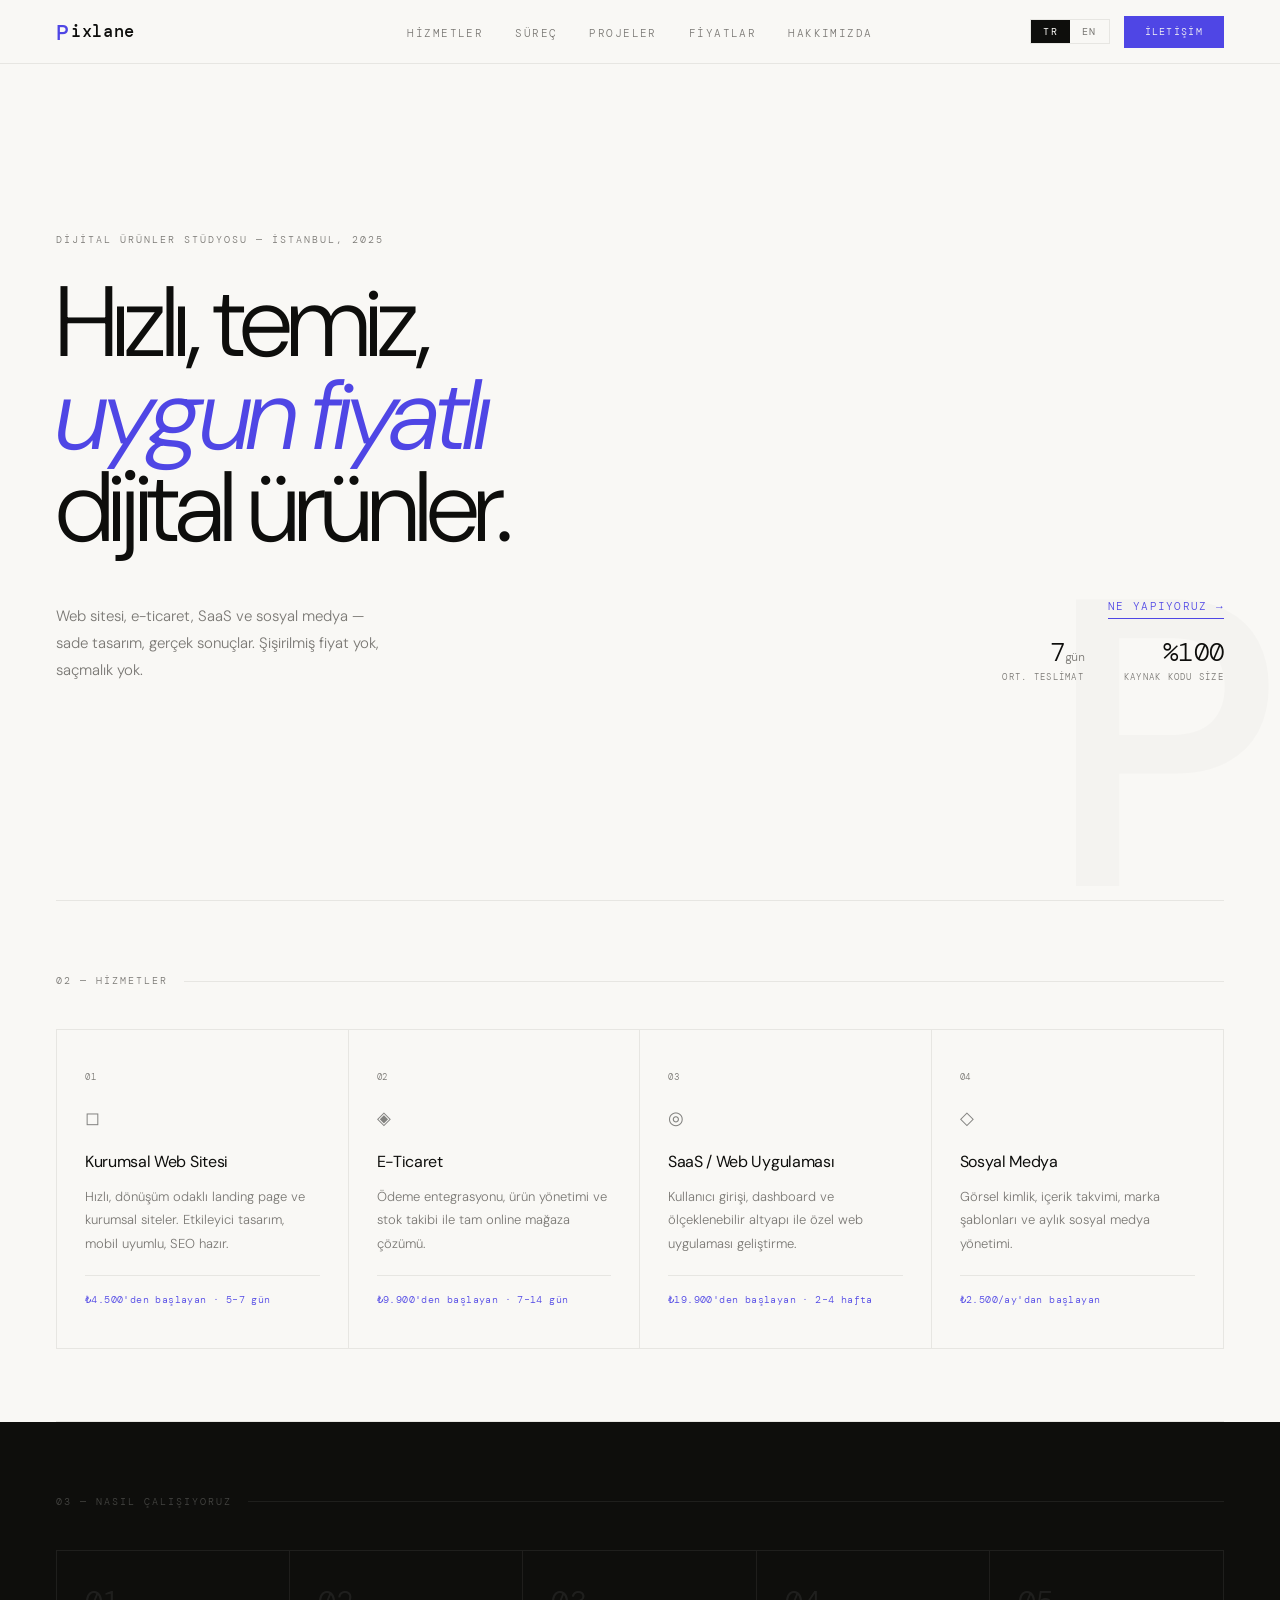
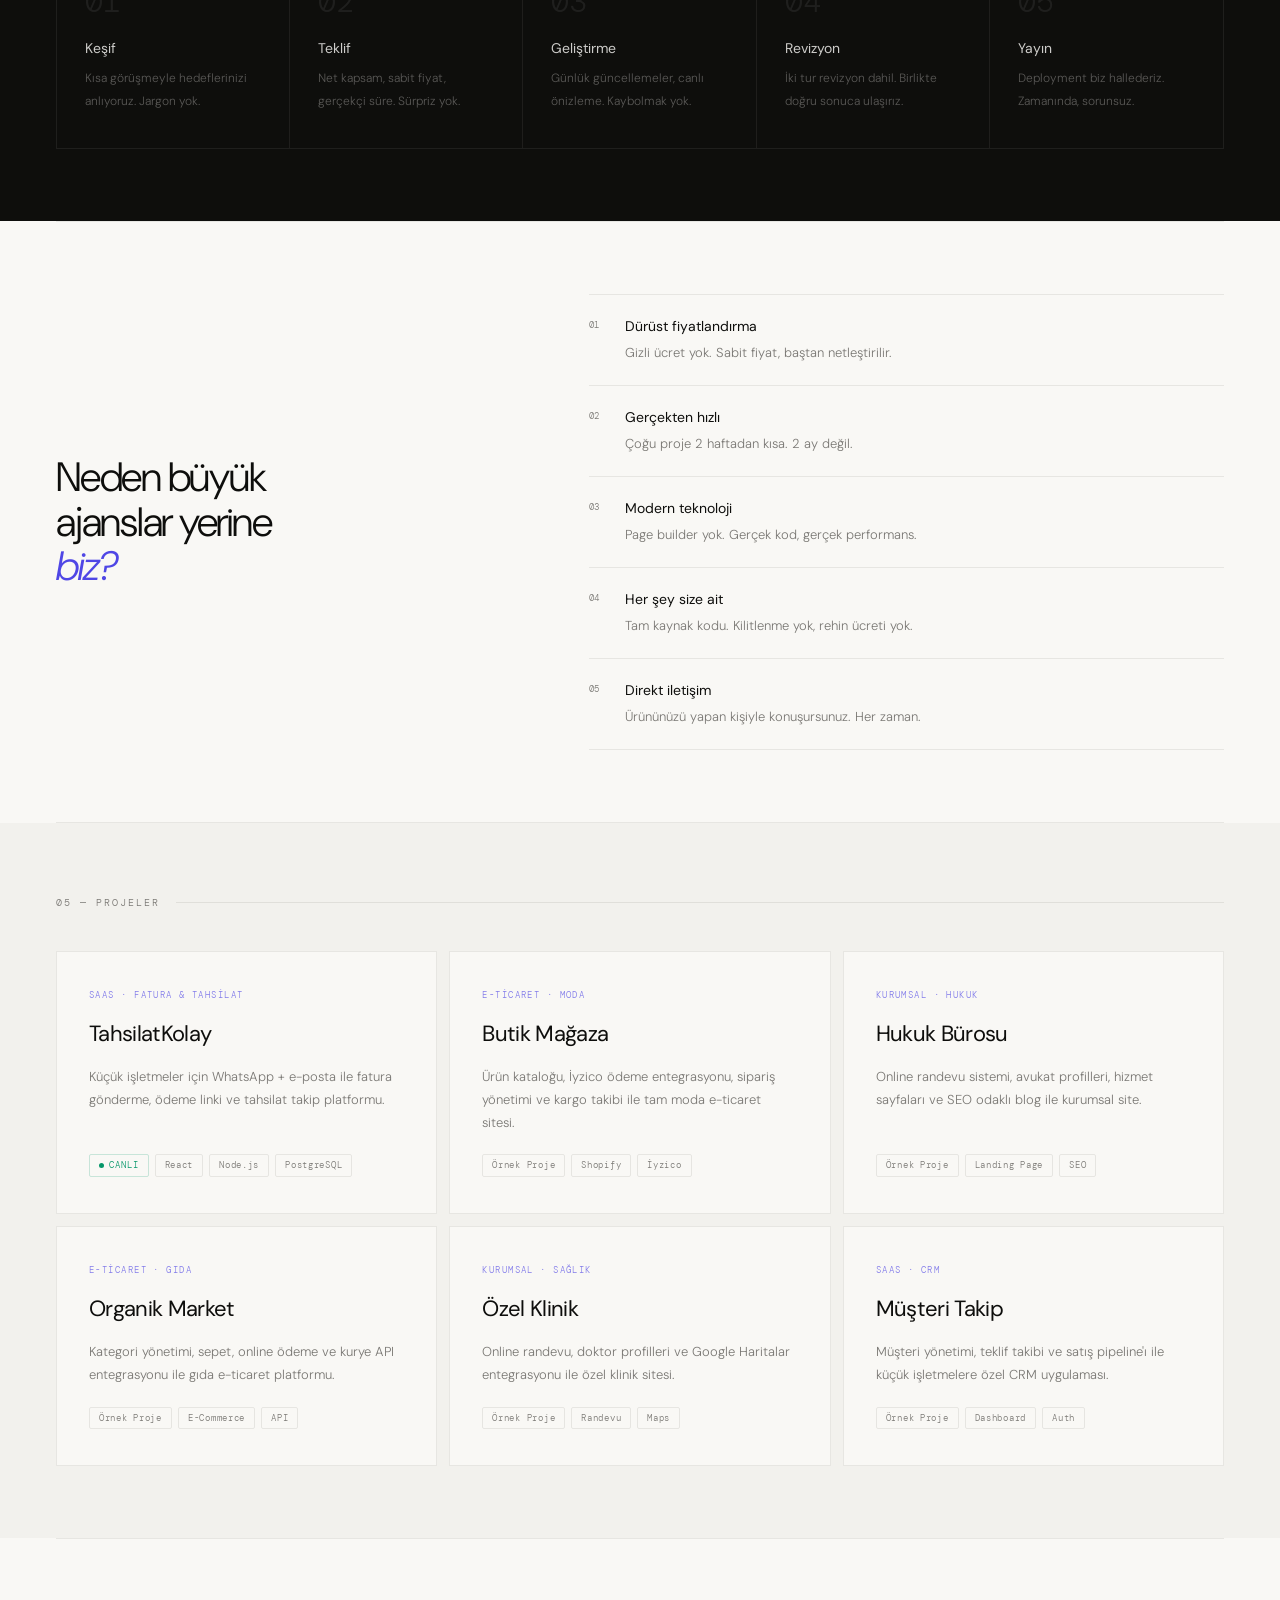
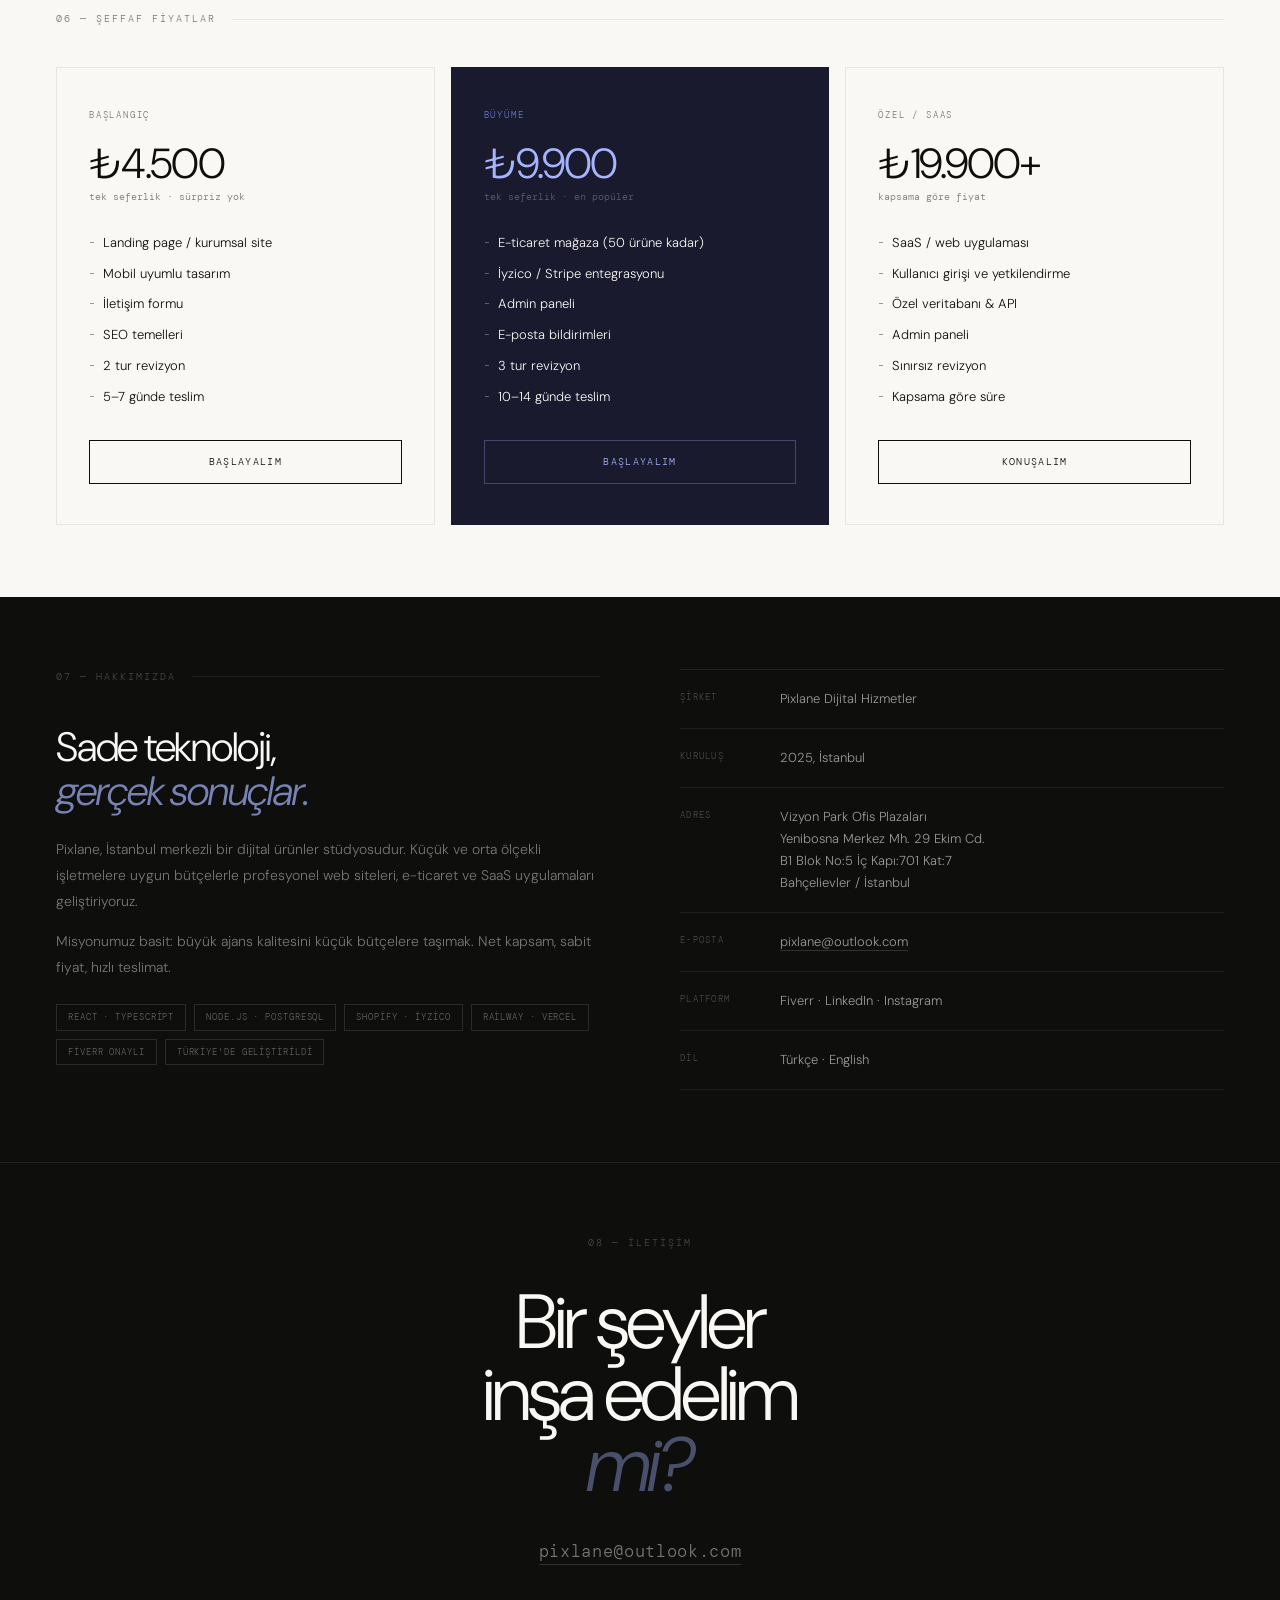
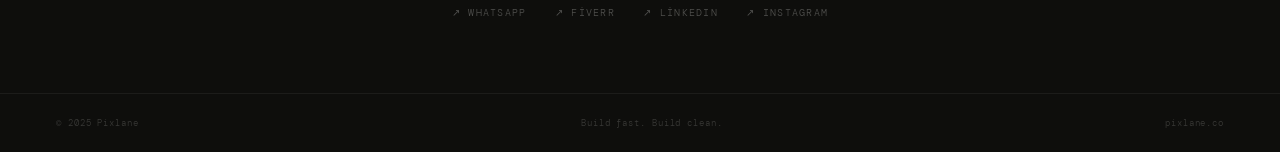
==== commit 89bdca66: "Update index.html" ====
--- a/index.html
+++ b/index.html
@@ -4,213 +4,298 @@
 <meta charset="UTF-8">
 <meta name="viewport" content="width=device-width, initial-scale=1.0">
 <title>Pixlane — Dijital Ürünler, Sade Fiyatlar</title>
+<link rel="icon" type="image/svg+xml" href="[data-uri]">
 <link rel="preconnect" href="https://fonts.googleapis.com">
 <link href="https://fonts.googleapis.com/css2?family=DM+Mono:ital,wght@0,300;0,400;0,500;1,300&family=DM+Sans:opsz,wght@9..40,300;9..40,400;9..40,500;9..40,600&display=swap" rel="stylesheet">
 <style>
 *, *::before, *::after { box-sizing: border-box; margin: 0; padding: 0; }
+* { cursor: none !important; }
+
 :root {
-  --bg: #f8f7f4; --fg: #0e0e0c; --muted: #7a7874; --faint: #eceae5;
-  --line: rgba(14,14,12,0.09);
-  --indigo: #4f46e5; --indigo-soft: rgba(79,70,229,0.08);
-  --mono: 'DM Mono', monospace; --sans: 'DM Sans', sans-serif;
-}
+  --bg: #f9f8f5;
+  --fg: #0e0e0c;
+  --muted: #7a7874;
+  --line: rgba(14,14,12,0.08);
+  --indigo: #4f46e5;
+  --indigo-dim: rgba(79,70,229,0.08);
+  --mono: 'DM Mono', monospace;
+  --sans: 'DM Sans', sans-serif;
+}
+
 html { scroll-behavior: smooth; }
-body { background: var(--bg); color: var(--fg); font-family: var(--sans); font-weight: 300; line-height: 1.6; overflow-x: hidden; cursor: none; }
-
-.cur { position:fixed; width:10px; height:10px; background:var(--indigo); border-radius:50%; pointer-events:none; z-index:9999; transform:translate(-50%,-50%); transition: transform .1s; }
-.cur-r { position:fixed; width:36px; height:36px; border:1.5px solid var(--indigo); border-radius:50%; pointer-events:none; z-index:9998; transform:translate(-50%,-50%); opacity:.4; }
-
-/* NAV */
+body { background: var(--bg); color: var(--fg); font-family: var(--sans); font-weight: 300; line-height: 1.6; overflow-x: hidden; }
+
+/* ── CURSOR ── */
+.cur {
+  position: fixed; z-index: 99999; pointer-events: none;
+  width: 10px; height: 10px; border-radius: 50%;
+  background: var(--indigo);
+  transform: translate(-50%, -50%);
+  top: -20px; left: -20px;
+  transition: transform .15s, width .2s, height .2s;
+}
+.cur-r {
+  position: fixed; z-index: 99998; pointer-events: none;
+  width: 38px; height: 38px; border-radius: 50%;
+  border: 1.5px solid var(--indigo);
+  transform: translate(-50%, -50%);
+  top: -20px; left: -20px;
+  opacity: .35;
+  transition: top .07s, left .07s, width .2s, height .2s, opacity .2s;
+}
+
+/* ── NAV ── */
 nav {
-  position:fixed; top:0; left:0; right:0; z-index:100;
-  display:flex; align-items:center; justify-content:space-between;
-  padding:0 56px; height:68px;
-  background:rgba(248,247,244,.92); backdrop-filter:blur(18px);
-  border-bottom:1px solid var(--line);
-}
-.nav-logo { font-family:var(--mono); font-size:17px; font-weight:500; letter-spacing:.06em; color:var(--fg); text-decoration:none; }
-.nav-mid { display:flex; gap:32px; list-style:none; position:absolute; left:50%; transform:translateX(-50%); }
-.nav-mid a { font-family:var(--mono); font-size:12px; letter-spacing:.13em; text-transform:uppercase; color:var(--muted); text-decoration:none; transition:color .2s; }
-.nav-mid a:hover { color:var(--fg); }
-.nav-r { display:flex; align-items:center; gap:14px; }
-.lang-sw { display:flex; border:1px solid var(--line); }
-.lb { padding:5px 12px; background:transparent; border:none; color:var(--muted); font-family:var(--mono); font-size:10px; letter-spacing:.13em; text-transform:uppercase; cursor:none; transition:background .2s,color .2s; }
-.lb.on { background:var(--fg); color:var(--bg); }
-.lb:not(.on):hover { color:var(--fg); }
-.nav-btn { font-family:var(--mono); font-size:10px; letter-spacing:.13em; text-transform:uppercase; color:var(--bg); text-decoration:none; border:1px solid var(--indigo); background:var(--indigo); padding:7px 18px; transition:background .2s,color .2s,opacity .2s; white-space:nowrap; }
-.nav-btn:hover { opacity:.85; }
-
-
-/* HERO */
+  position: fixed; top: 0; left: 0; right: 0; z-index: 100;
+  display: flex; align-items: center; justify-content: space-between;
+  padding: 0 56px; height: 64px;
+  background: rgba(249,248,245,.93); backdrop-filter: blur(18px);
+  border-bottom: 1px solid var(--line);
+}
+.nav-logo {
+  font-family: var(--mono); font-size: 17px; font-weight: 500;
+  letter-spacing: .05em; color: var(--fg); text-decoration: none;
+}
+.nav-mid {
+  display: flex; gap: 32px; list-style: none;
+  position: absolute; left: 50%; transform: translateX(-50%);
+}
+.nav-mid a {
+  font-family: var(--mono); font-size: 11px; letter-spacing: .13em;
+  text-transform: uppercase; color: var(--muted); text-decoration: none;
+  transition: color .2s;
+}
+.nav-mid a:hover { color: var(--fg); }
+.nav-r { display: flex; align-items: center; gap: 14px; }
+.lang-sw { display: flex; border: 1px solid var(--line); }
+.lb {
+  padding: 5px 12px; background: transparent; border: none;
+  color: var(--muted); font-family: var(--mono); font-size: 10px;
+  letter-spacing: .13em; text-transform: uppercase;
+  transition: background .2s, color .2s;
+}
+.lb.on { background: var(--fg); color: var(--bg); }
+.lb:not(.on):hover { color: var(--fg); }
+.nav-btn {
+  font-family: var(--mono); font-size: 10px; letter-spacing: .13em;
+  text-transform: uppercase; color: var(--bg); text-decoration: none;
+  background: var(--indigo); border: 1px solid var(--indigo);
+  padding: 7px 20px; transition: opacity .2s; white-space: nowrap;
+}
+.nav-btn:hover { opacity: .82; }
+
+/* ── HERO ── */
 .hero {
-  min-height:100vh; display:grid;
-  grid-template-rows:1fr auto auto auto 1fr;
-  padding:0 56px; position:relative; overflow:hidden;
-}
-.hero-spacer { min-height:88px; }
-.hero-wm { position:absolute; bottom:-6vw; right:-1vw; font-family:var(--mono); font-size:34vw; font-weight:500; color:rgba(14,14,12,.018); user-select:none; pointer-events:none; line-height:1; }
-.hero-eye { font-family:var(--mono); font-size:10px; letter-spacing:.2em; text-transform:uppercase; color:var(--muted); padding-top:28px; opacity:0; animation:up .6s .1s forwards; }
-.hero-h { font-size:clamp(56px,8.5vw,122px); font-weight:300; line-height:.92; letter-spacing:-.04em; padding-top:24px; opacity:0; animation:up .6s .25s forwards; }
-.hero-h em { font-style:italic; color:var(--indigo); opacity:.85; }
-.hero-body { display:flex; align-items:flex-end; justify-content:space-between; padding-top:40px; padding-bottom:60px; opacity:0; animation:up .6s .4s forwards; }
-.hero-sub { max-width:360px; font-size:15px; color:var(--muted); line-height:1.8; }
-.hero-actions { display:flex; flex-direction:column; align-items:flex-end; gap:20px; }
-.hero-cta { font-family:var(--mono); font-size:11px; letter-spacing:.12em; text-transform:uppercase; color:var(--indigo); text-decoration:none; display:flex; align-items:center; gap:8px; border-bottom:1px solid var(--indigo); padding-bottom:2px; transition:gap .3s; }
-.hero-cta:hover { gap:16px; }
-.hero-nums { display:flex; gap:40px; }
-.hn { text-align:right; }
-.hn-v { font-family:var(--mono); font-size:28px; font-weight:300; letter-spacing:-.03em; line-height:1; }
-.hn-l { font-family:var(--mono); font-size:9px; letter-spacing:.14em; text-transform:uppercase; color:var(--muted); margin-top:5px; }
-
-/* UTILS */
-hr.div { border:none; border-top:1px solid var(--line); margin:0 56px; }
-.sec { padding:72px 56px; }
-.lbl { font-family:var(--mono); font-size:10px; letter-spacing:.2em; text-transform:uppercase; color:var(--indigo); opacity:.7; margin-bottom:36px; display:flex; align-items:center; gap:16px; }
-.lbl::after { content:''; flex:1; height:1px; background:var(--line); }
-
-/* SERVICES */
-.svc-grid { display:grid; grid-template-columns:repeat(4,1fr); border:1px solid var(--line); }
-.svc { padding:36px 28px; border-right:1px solid var(--line); transition:background .25s; }
-.svc:last-child { border-right:none; }
-.svc:hover { background:rgba(14,14,12,.02); }
-.svc-n { font-family:var(--mono); font-size:9px; color:var(--muted); letter-spacing:.1em; margin-bottom:24px; }
-.svc-ico { font-size:20px; margin-bottom:18px; display:block; opacity:.65; }
-.svc-t { font-size:16px; font-weight:400; margin-bottom:12px; letter-spacing:-.02em; }
-.svc-d { font-size:13px; color:var(--muted); line-height:1.8; }
-.svc-p { margin-top:24px; font-family:var(--mono); font-size:10px; color:var(--indigo); letter-spacing:.04em; padding-top:24px; border-top:1px solid var(--line); }
-
-/* PROCESS */
-.proc { padding:72px 56px; background:var(--fg); color:var(--bg); }
-.proc .lbl { color:rgba(248,247,244,.24); }
-.proc .lbl::after { background:rgba(248,247,244,.07); }
-.proc-row { display:grid; grid-template-columns:repeat(5,1fr); border:1px solid rgba(248,247,244,.07); }
-.proc-s { padding:32px 28px; border-right:1px solid rgba(248,247,244,.07); }
-.proc-s:last-child { border-right:none; }
-.proc-n { font-family:var(--mono); font-size:32px; font-weight:300; color:rgba(248,247,244,.08); line-height:1; margin-bottom:24px; }
-.proc-t { font-size:14px; font-weight:400; margin-bottom:8px; color:rgba(248,247,244,.82); }
-.proc-d { font-size:12px; color:rgba(248,247,244,.32); line-height:1.9; }
-
-/* WHY */
-.why { padding:72px 56px; display:grid; grid-template-columns:5fr 7fr; gap:100px; align-items:center; }
-.why-t { font-size:clamp(30px,3.5vw,54px); font-weight:300; line-height:1.08; letter-spacing:-.03em; }
-.why-t em { font-style:italic; color:var(--indigo); opacity:.85; }
-.wp { display:flex; align-items:flex-start; gap:20px; padding:22px 0; border-bottom:1px solid var(--line); }
-.wp:first-child { border-top:1px solid var(--line); }
-.wp-n { font-family:var(--mono); font-size:9px; color:var(--muted); min-width:20px; padding-top:3px; }
-.wp-t strong { display:block; font-size:14px; font-weight:400; margin-bottom:3px; }
-.wp-t span { font-size:13px; color:var(--muted); }
-
-/* PORTFOLIO — clean typographic cards, no fake mockups */
-.port { padding:72px 56px; background:#f0efe9; }
-.port .lbl::after { background:rgba(14,14,12,.07); }
-.port-grid { display:grid; grid-template-columns:repeat(3,1fr); gap:1px; background:rgba(14,14,12,.07); border:1px solid rgba(14,14,12,.07); margin-top:52px; }
-
-/* Card 1 — real project, dark */
-.pi { display:flex; flex-direction:column; position:relative; overflow:hidden; min-height:300px; transition:filter .3s; }
-.pi:hover { filter:brightness(.97); }
-.pi-arrow { position:absolute; top:24px; right:24px; font-size:13px; font-family:var(--mono); opacity:0; transform:translate(-3px,3px); transition:all .25s; color:inherit; }
-.pi:hover .pi-arrow { opacity:.6; transform:translate(0,0); }
-
-/* Visual area */
-.pi-vis { flex:1; padding:36px 32px; display:flex; flex-direction:column; justify-content:space-between; min-height:180px; }
-
-/* Card themes */
-.pi-1 { background:#0f1a14; color:#e8f5ee; }
-.pi-1 .pi-vis { background:#0f1a14; }
-.pi-2 { background:#1a1028; color:#ede8f5; }
-.pi-2 .pi-vis { background:#1a1028; }
-.pi-3 { background:#f5f0e8; color:#2a2016; }
-.pi-3 .pi-vis { background:#f5f0e8; }
-.pi-4 { background:#e8f0f8; color:#0a1828; }
-.pi-4 .pi-vis { background:#e8f0f8; }
-.pi-5 { background:#1c1010; color:#f5e8e8; }
-.pi-5 .pi-vis { background:#1c1010; }
-.pi-6 { background:#f0f8f0; color:#0a200e; }
-.pi-6 .pi-vis { background:#f0f8f0; }
-
-.pi-cat { font-family:var(--mono); font-size:9px; letter-spacing:.18em; text-transform:uppercase; opacity:.45; margin-bottom:auto; }
-.pi-big { font-size:clamp(28px,3vw,44px); font-weight:300; letter-spacing:-.03em; line-height:1.05; margin-top:24px; }
-.pi-tag-row { display:flex; flex-wrap:wrap; gap:6px; margin-top:16px; }
-.pi-tag { font-family:var(--mono); font-size:9px; letter-spacing:.1em; padding:4px 9px; border:1px solid currentColor; opacity:.3; border-radius:1px; }
-
-.pi-info { padding:22px 32px 28px; border-top:1px solid rgba(255,255,255,.07); }
-.pi-3 .pi-info, .pi-4 .pi-info, .pi-6 .pi-info { border-top:1px solid rgba(14,14,12,.07); }
-.pi-desc { font-size:12px; opacity:.55; line-height:1.75; }
-
-/* PRICING */
-.price-grid { display:grid; grid-template-columns:repeat(3,1fr); gap:16px; margin-top:52px; }
-.pc { border:1px solid var(--line); padding:44px 36px; transition:border-color .25s; }
-.pc:hover { border-color:rgba(14,14,12,.28); }
-.pc.hot { background:#1a1a2e; color:var(--bg); border-color:#1a1a2e; }
-.pc-tier { font-family:var(--mono); font-size:9px; letter-spacing:.2em; text-transform:uppercase; color:var(--muted); margin-bottom:24px; }
-.pc.hot .pc-tier { color:#818cf8; opacity:.8; }
-.pc-price { font-size:44px; font-weight:300; letter-spacing:-.04em; line-height:1; margin-bottom:5px; }
-.pc-note { font-family:var(--mono); font-size:10px; color:var(--muted); margin-bottom:32px; }
-.pc.hot .pc-note { color:rgba(248,247,244,.35); }
-.pc-list { list-style:none; display:flex; flex-direction:column; gap:11px; margin-bottom:36px; }
-.pc-list li { font-size:13px; display:flex; align-items:flex-start; gap:10px; }
-.pc-list li::before { content:'–'; font-family:var(--mono); font-size:10px; color:var(--muted); flex-shrink:0; padding-top:2px; }
-.pc-btn { display:block; width:100%; font-family:var(--mono); font-size:10px; letter-spacing:.13em; text-transform:uppercase; text-align:center; text-decoration:none; padding:13px; border:1px solid var(--fg); color:var(--fg); background:transparent; cursor:none; transition:background .2s,color .2s; }
-.pc-btn:hover { background:var(--fg); color:var(--bg); }
-.pc.hot .pc-btn { border-color:rgba(248,247,244,.2); color:var(--bg); }
-.pc.hot .pc-btn:hover { background:var(--bg); color:var(--fg); }
-
-/* ABOUT / CONTACT — full section */
-.about-contact { background:var(--fg); color:var(--bg); }
-
-.about { padding:72px 56px; display:grid; grid-template-columns:1fr 1fr; gap:100px; align-items:start; border-bottom:1px solid rgba(248,247,244,.07); }
-.about .lbl { color:rgba(248,247,244,.24); }
-.about .lbl::after { background:rgba(248,247,244,.07); }
-.about-h { font-size:clamp(30px,3.5vw,54px); font-weight:300; line-height:1.08; letter-spacing:-.03em; margin-bottom:28px; }
-.about-h em { font-style:italic; color:rgba(180,175,255,.6); }
-.about-p { font-size:14px; color:rgba(248,247,244,.45); line-height:1.85; margin-bottom:16px; }
-.about-badges { display:flex; flex-wrap:wrap; gap:8px; margin-top:28px; }
-.badge { font-family:var(--mono); font-size:9px; letter-spacing:.12em; text-transform:uppercase; padding:5px 12px; border:1px solid rgba(248,247,244,.14); color:rgba(248,247,244,.4); }
-
-.about-right { display:flex; flex-direction:column; gap:0; padding-top:62px; }
-.info-row { display:flex; align-items:flex-start; gap:20px; padding:20px 0; border-bottom:1px solid rgba(248,247,244,.07); }
-.info-row:first-child { border-top:1px solid rgba(248,247,244,.07); }
-.info-label { font-family:var(--mono); font-size:9px; letter-spacing:.14em; text-transform:uppercase; color:rgba(248,247,244,.28); min-width:90px; padding-top:2px; flex-shrink:0; }
-.info-val { font-size:13px; color:rgba(248,247,244,.65); line-height:1.7; }
-.info-val a { color:rgba(248,247,244,.65); text-decoration:none; border-bottom:1px solid rgba(248,247,244,.15); transition:color .2s,border-color .2s; }
-.info-val a:hover { color:var(--bg); border-color:var(--bg); }
-
-.contact { padding:72px 56px; text-align:center; }
-.contact .lbl { justify-content:center; color:rgba(248,247,244,.24); margin-bottom:28px; }
-.contact .lbl::after { display:none; }
-.contact-h { font-size:clamp(44px,6.5vw,96px); font-weight:300; letter-spacing:-.04em; line-height:.93; margin-bottom:28px; }
-.contact-h em { font-style:italic; color:rgba(180,175,255,.4); }
-.contact-mail { font-family:var(--mono); font-size:clamp(13px,1.5vw,18px); color:rgba(248,247,244,.45); letter-spacing:.04em; text-decoration:none; border-bottom:1px solid rgba(248,247,244,.15); padding-bottom:2px; transition:color .2s,border-color .2s; }
-.contact-mail:hover { color:var(--bg); border-color:var(--bg); }
-.contact-links { display:flex; justify-content:center; gap:32px; margin-top:48px; }
-.cl { font-family:var(--mono); font-size:10px; letter-spacing:.13em; text-transform:uppercase; color:rgba(248,247,244,.28); text-decoration:none; transition:color .2s; display:flex; align-items:center; gap:6px; }
-.cl:hover { color:var(--bg); }
-
-footer { padding:26px 56px; background:var(--fg); border-top:1px solid rgba(248,247,244,.06); display:flex; justify-content:space-between; align-items:center; color:rgba(248,247,244,.18); font-family:var(--mono); font-size:9px; letter-spacing:.1em; }
-
-@keyframes up { from{opacity:0;transform:translateY(18px)} to{opacity:1;transform:translateY(0)} }
-.rev { opacity:1; transform:translateY(0); transition:opacity .7s,transform .7s; }
-.rev.in { opacity:1; transform:translateY(0); }
-
+  min-height: 100vh; display: flex; flex-direction: column;
+  justify-content: center; padding: 80px 56px 64px;
+  position: relative; overflow: hidden;
+}
+.hero-wm {
+  position: absolute; bottom: -4vw; right: -1vw;
+  font-family: var(--mono); font-size: 32vw; font-weight: 500;
+  color: rgba(14,14,12,.018); user-select: none; pointer-events: none; line-height: 1;
+}
+.hero-eye {
+  font-family: var(--mono); font-size: 10px; letter-spacing: .2em;
+  text-transform: uppercase; color: var(--muted); margin-bottom: 28px;
+  opacity: 0; animation: up .6s .1s forwards;
+}
+.hero-h {
+  font-size: clamp(52px, 7.8vw, 112px); font-weight: 300;
+  line-height: .93; letter-spacing: -.04em; max-width: 820px;
+  opacity: 0; animation: up .6s .25s forwards;
+}
+.hero-h em { font-style: italic; color: var(--indigo); }
+.hero-body {
+  display: flex; align-items: flex-end; justify-content: space-between;
+  margin-top: 44px; gap: 40px;
+  opacity: 0; animation: up .6s .4s forwards;
+}
+.hero-sub { max-width: 340px; font-size: 15px; color: var(--muted); line-height: 1.8; }
+.hero-actions { display: flex; flex-direction: column; align-items: flex-end; gap: 20px; flex-shrink: 0; }
+.hero-cta {
+  font-family: var(--mono); font-size: 11px; letter-spacing: .12em;
+  text-transform: uppercase; color: var(--indigo); text-decoration: none;
+  display: flex; align-items: center; gap: 8px;
+  border-bottom: 1px solid var(--indigo); padding-bottom: 2px; transition: gap .3s;
+}
+.hero-cta:hover { gap: 16px; }
+.hero-nums { display: flex; gap: 40px; }
+.hn { text-align: right; }
+.hn-v { font-family: var(--mono); font-size: 26px; font-weight: 300; letter-spacing: -.03em; line-height: 1; }
+.hn-l { font-family: var(--mono); font-size: 9px; letter-spacing: .14em; text-transform: uppercase; color: var(--muted); margin-top: 5px; }
+
+/* ── UTILS ── */
+hr.div { border: none; border-top: 1px solid var(--line); margin: 0 56px; }
+.sec { padding: 72px 56px; }
+.lbl {
+  font-family: var(--mono); font-size: 10px; letter-spacing: .2em;
+  text-transform: uppercase; color: var(--muted);
+  margin-bottom: 40px; display: flex; align-items: center; gap: 16px;
+}
+.lbl::after { content: ''; flex: 1; height: 1px; background: var(--line); }
+
+/* ── SERVICES ── */
+.svc-grid { display: grid; grid-template-columns: repeat(4,1fr); border: 1px solid var(--line); }
+.svc { padding: 40px 28px; border-right: 1px solid var(--line); transition: background .25s; }
+.svc:last-child { border-right: none; }
+.svc:hover { background: rgba(14,14,12,.02); }
+.svc-n { font-family: var(--mono); font-size: 9px; color: var(--muted); letter-spacing: .1em; margin-bottom: 20px; }
+.svc-ico { font-size: 18px; margin-bottom: 16px; display: block; opacity: .5; }
+.svc-t { font-size: 16px; font-weight: 400; margin-bottom: 10px; letter-spacing: -.02em; }
+.svc-d { font-size: 13px; color: var(--muted); line-height: 1.8; }
+.svc-p { margin-top: 20px; font-family: var(--mono); font-size: 10px; color: var(--indigo); letter-spacing: .04em; padding-top: 16px; border-top: 1px solid var(--line); }
+
+/* ── PROCESS ── */
+.proc { padding: 72px 56px; background: var(--fg); color: var(--bg); }
+.proc .lbl { color: rgba(248,247,244,.24); }
+.proc .lbl::after { background: rgba(248,247,244,.07); }
+.proc-row { display: grid; grid-template-columns: repeat(5,1fr); border: 1px solid rgba(248,247,244,.07); }
+.proc-s { padding: 36px 28px; border-right: 1px solid rgba(248,247,244,.07); }
+.proc-s:last-child { border-right: none; }
+.proc-n { font-family: var(--mono); font-size: 30px; font-weight: 300; color: rgba(248,247,244,.08); line-height: 1; margin-bottom: 20px; }
+.proc-t { font-size: 14px; font-weight: 400; margin-bottom: 8px; color: rgba(248,247,244,.82); }
+.proc-d { font-size: 12px; color: rgba(248,247,244,.32); line-height: 1.85; }
+
+/* ── WHY ── */
+.why { padding: 72px 56px; display: grid; grid-template-columns: 5fr 7fr; gap: 80px; align-items: center; }
+.why-t { font-size: clamp(28px,3.2vw,50px); font-weight: 300; line-height: 1.08; letter-spacing: -.03em; }
+.why-t em { font-style: italic; color: var(--indigo); }
+.wp { display: flex; align-items: flex-start; gap: 18px; padding: 20px 0; border-bottom: 1px solid var(--line); }
+.wp:first-child { border-top: 1px solid var(--line); }
+.wp-n { font-family: var(--mono); font-size: 9px; color: var(--muted); min-width: 18px; padding-top: 3px; }
+.wp-t strong { display: block; font-size: 14px; font-weight: 400; margin-bottom: 2px; }
+.wp-t span { font-size: 13px; color: var(--muted); }
+
+/* ── PORTFOLIO — claude.ai inspired clean cards ── */
+.port { padding: 72px 56px; background: #f2f1ed; }
+.port-grid {
+  display: grid; grid-template-columns: repeat(3,1fr);
+  gap: 12px; margin-top: 40px;
+}
+.pi {
+  background: var(--bg); border: 1px solid var(--line);
+  padding: 36px 32px; position: relative;
+  display: flex; flex-direction: column; gap: 20px;
+  transition: border-color .25s, box-shadow .25s;
+  min-height: 240px;
+}
+.pi:hover { border-color: rgba(79,70,229,.3); box-shadow: 0 4px 24px rgba(79,70,229,.06); }
+.pi-arrow {
+  position: absolute; top: 24px; right: 24px;
+  font-size: 13px; font-family: var(--mono);
+  color: var(--indigo); opacity: 0;
+  transform: translate(-3px,3px); transition: all .25s;
+}
+.pi:hover .pi-arrow { opacity: .7; transform: translate(0,0); }
+.pi-tag {
+  font-family: var(--mono); font-size: 9px; letter-spacing: .16em;
+  text-transform: uppercase; color: var(--indigo); opacity: .7;
+}
+.pi-name { font-size: 22px; font-weight: 400; letter-spacing: -.03em; line-height: 1.1; }
+.pi-desc { font-size: 13px; color: var(--muted); line-height: 1.75; flex: 1; }
+.pi-stack { display: flex; flex-wrap: wrap; gap: 6px; margin-top: auto; }
+.pi-badge {
+  font-family: var(--mono); font-size: 9px; letter-spacing: .08em;
+  padding: 3px 9px; border: 1px solid var(--line);
+  color: var(--muted); border-radius: 2px;
+}
+/* Live badge */
+.pi-live {
+  display: inline-flex; align-items: center; gap: 5px;
+  font-family: var(--mono); font-size: 9px; letter-spacing: .1em;
+  text-transform: uppercase; color: #059669;
+  border: 1px solid rgba(5,150,105,.2); padding: 3px 9px; border-radius: 2px;
+}
+.pi-live::before {
+  content: ''; width: 5px; height: 5px; border-radius: 50%;
+  background: #059669; animation: pulse 2s infinite;
+}
+@keyframes pulse { 0%,100% { opacity:1 } 50% { opacity:.3 } }
+
+/* ── PRICING ── */
+.price-grid { display: grid; grid-template-columns: repeat(3,1fr); gap: 16px; margin-top: 40px; }
+.pc { border: 1px solid var(--line); padding: 40px 32px; transition: border-color .25s; }
+.pc:hover { border-color: rgba(14,14,12,.2); }
+.pc.hot { background: #1a1a2e; color: var(--bg); border-color: #1a1a2e; }
+.pc-tier { font-family: var(--mono); font-size: 9px; letter-spacing: .2em; text-transform: uppercase; color: var(--muted); margin-bottom: 20px; }
+.pc.hot .pc-tier { color: #818cf8; opacity: .8; }
+.pc-price { font-size: 42px; font-weight: 300; letter-spacing: -.04em; line-height: 1; margin-bottom: 4px; }
+.pc.hot .pc-price { color: #a5b4fc; }
+.pc-note { font-family: var(--mono); font-size: 10px; color: var(--muted); margin-bottom: 28px; }
+.pc.hot .pc-note { color: rgba(248,247,244,.3); }
+.pc-list { list-style: none; display: flex; flex-direction: column; gap: 10px; margin-bottom: 32px; }
+.pc-list li { font-size: 13px; display: flex; align-items: flex-start; gap: 8px; }
+.pc-list li::before { content: '–'; font-family: var(--mono); font-size: 10px; color: var(--muted); flex-shrink: 0; padding-top: 2px; }
+.pc-btn {
+  display: block; width: 100%; font-family: var(--mono); font-size: 10px;
+  letter-spacing: .13em; text-transform: uppercase; text-align: center;
+  text-decoration: none; padding: 13px;
+  border: 1px solid var(--fg); color: var(--fg); background: transparent;
+  transition: background .2s, color .2s;
+}
+.pc-btn:hover { background: var(--fg); color: var(--bg); }
+.pc.hot .pc-btn { border-color: rgba(165,180,252,.3); color: #a5b4fc; }
+.pc.hot .pc-btn:hover { background: var(--indigo); border-color: var(--indigo); color: white; }
+
+/* ── ABOUT + CONTACT ── */
+.about-wrap { background: var(--fg); color: var(--bg); }
+.about { padding: 72px 56px; display: grid; grid-template-columns: 1fr 1fr; gap: 80px; border-bottom: 1px solid rgba(248,247,244,.07); }
+.about .lbl { color: rgba(248,247,244,.24); }
+.about .lbl::after { background: rgba(248,247,244,.07); }
+.about-h { font-size: clamp(28px,3.2vw,50px); font-weight: 300; line-height: 1.08; letter-spacing: -.03em; margin-bottom: 24px; }
+.about-h em { font-style: italic; color: rgba(165,180,252,.7); }
+.about-p { font-size: 14px; color: rgba(248,247,244,.45); line-height: 1.85; margin-bottom: 14px; }
+.about-badges { display: flex; flex-wrap: wrap; gap: 8px; margin-top: 24px; }
+.badge { font-family: var(--mono); font-size: 9px; letter-spacing: .1em; text-transform: uppercase; padding: 5px 11px; border: 1px solid rgba(248,247,244,.12); color: rgba(248,247,244,.35); }
+.about-right { display: flex; flex-direction: column; justify-content: center; }
+.info-row { display: flex; align-items: flex-start; gap: 20px; padding: 18px 0; border-bottom: 1px solid rgba(248,247,244,.07); }
+.info-row:first-child { border-top: 1px solid rgba(248,247,244,.07); }
+.info-label { font-family: var(--mono); font-size: 9px; letter-spacing: .14em; text-transform: uppercase; color: rgba(248,247,244,.25); min-width: 80px; padding-top: 2px; flex-shrink: 0; }
+.info-val { font-size: 13px; color: rgba(248,247,244,.6); line-height: 1.7; }
+.info-val a { color: rgba(248,247,244,.6); text-decoration: none; border-bottom: 1px solid rgba(248,247,244,.15); transition: color .2s; }
+.info-val a:hover { color: var(--bg); }
+
+.contact { padding: 72px 56px; text-align: center; }
+.contact .lbl { justify-content: center; color: rgba(248,247,244,.24); margin-bottom: 36px; }
+.contact .lbl::after { display: none; }
+.contact-h { font-size: clamp(40px,6vw,88px); font-weight: 300; letter-spacing: -.04em; line-height: .93; margin-bottom: 36px; }
+.contact-h em { font-style: italic; color: rgba(165,180,252,.4); }
+.contact-mail { font-family: var(--mono); font-size: clamp(13px,1.4vw,17px); color: rgba(248,247,244,.45); letter-spacing: .04em; text-decoration: none; border-bottom: 1px solid rgba(248,247,244,.15); padding-bottom: 2px; transition: color .2s; }
+.contact-mail:hover { color: var(--bg); }
+.contact-links { display: flex; justify-content: center; gap: 28px; margin-top: 40px; }
+.cl { font-family: var(--mono); font-size: 10px; letter-spacing: .13em; text-transform: uppercase; color: rgba(248,247,244,.28); text-decoration: none; transition: color .2s; }
+.cl:hover { color: var(--bg); }
+
+footer {
+  padding: 22px 56px; background: var(--fg);
+  border-top: 1px solid rgba(248,247,244,.06);
+  display: flex; justify-content: space-between; align-items: center;
+  color: rgba(248,247,244,.18); font-family: var(--mono); font-size: 9px; letter-spacing: .1em;
+}
+
+/* ── ANIMATIONS ── */
+@keyframes up { from { opacity:0; transform:translateY(18px) } to { opacity:1; transform:translateY(0) } }
+
+/* ── MOBILE ── */
 @media(max-width:960px){
-  nav{padding:0 20px;} .nav-mid{display:none;}
-  .hero,.sec,.proc,.why,.port,.about,.contact{padding-left:20px;padding-right:20px;}
-  hr.div{margin:0 20px;}
-  .hero-h{font-size:clamp(40px,11vw,76px);}
-  .hero-sub{font-size:14px;}
-  .svc-grid{grid-template-columns:1fr 1fr;}
-  .svc{border-right:none!important;border-bottom:1px solid var(--line);}
-  .svc:nth-child(odd){border-right:1px solid var(--line)!important;}
-  .proc-row{grid-template-columns:1fr 1fr;}
-  .proc-s{border-right:none!important;border-bottom:1px solid rgba(248,247,244,.07);}
-  .proc-s:nth-child(odd){border-right:1px solid rgba(248,247,244,.07)!important;}
-  .why{grid-template-columns:1fr;gap:44px;}
-  .port-grid{grid-template-columns:1fr;}
-  .price-grid{grid-template-columns:1fr;}
-  .about{grid-template-columns:1fr;gap:48px;}
-  .about-right{padding-top:0;}
-  footer{flex-direction:column;gap:5px;text-align:center;}
-  body{cursor:auto;} .cur,.cur-r{display:none;}
+  nav { padding: 0 20px; } .nav-mid { display: none; }
+  .hero, .sec, .proc, .why, .port, .about, .contact { padding-left: 20px; padding-right: 20px; }
+  hr.div { margin: 0 20px; }
+  .hero-h { font-size: clamp(38px,10vw,68px); }
+  .svc-grid { grid-template-columns: 1fr 1fr; }
+  .svc { border-right: none !important; border-bottom: 1px solid var(--line); }
+  .svc:nth-child(odd) { border-right: 1px solid var(--line) !important; }
+  .proc-row { grid-template-columns: 1fr 1fr; }
+  .proc-s { border-right: none !important; border-bottom: 1px solid rgba(248,247,244,.07); }
+  .proc-s:nth-child(odd) { border-right: 1px solid rgba(248,247,244,.07) !important; }
+  .why { grid-template-columns: 1fr; gap: 40px; }
+  .port-grid { grid-template-columns: 1fr; }
+  .price-grid { grid-template-columns: 1fr; }
+  .about { grid-template-columns: 1fr; gap: 40px; }
+  footer { flex-direction: column; gap: 5px; text-align: center; }
+  * { cursor: auto !important; }
+  .cur, .cur-r { display: none; }
 }
 </style>
 </head>
@@ -221,7 +306,7 @@
 
 <!-- NAV -->
 <nav>
-  <a href="#" class="nav-logo"><span style="color:var(--indigo);font-size:1.35em;font-weight:500;line-height:1;vertical-align:middle;margin-right:1px">P</span><span style="letter-spacing:.04em">ixlane</span></a>
+  <a href="#" class="nav-logo"><span style="color:var(--indigo);font-size:1.3em;line-height:1;vertical-align:middle;margin-right:1px">P</span><span style="letter-spacing:.04em">ixlane</span></a>
   <ul class="nav-mid">
     <li><a href="#services" data-tr="Hizmetler" data-en="Services">Hizmetler</a></li>
     <li><a href="#process" data-tr="Süreç" data-en="Process">Süreç</a></li>
@@ -240,8 +325,7 @@
 
 <!-- HERO -->
 <section class="hero">
-  <div class="hero-wm">B</div>
-  <div class="hero-spacer"></div>
+  <div class="hero-wm">P</div>
   <p class="hero-eye" data-tr="Dijital Ürünler Stüdyosu — İstanbul, 2025" data-en="Digital Products Studio — Istanbul, 2025">Dijital Ürünler Stüdyosu — İstanbul, 2025</p>
   <h1 class="hero-h" data-tr="Hızlı, temiz,<br><em>uygun fiyatlı</em><br>dijital ürünler." data-en="Fast, clean,<br><em>fairly priced</em><br>digital products.">Hızlı, temiz,<br><em>uygun fiyatlı</em><br>dijital ürünler.</h1>
   <div class="hero-body">
@@ -267,31 +351,27 @@
 <!-- SERVICES -->
 <section class="sec" id="services">
   <div class="lbl" data-tr="02 — Hizmetler" data-en="02 — Services">02 — Hizmetler</div>
-  <div class="svc-grid rev">
+  <div class="svc-grid">
     <div class="svc">
-      <div class="svc-n">01</div>
-      <span class="svc-ico">◻</span>
+      <div class="svc-n">01</div><span class="svc-ico">◻</span>
       <h3 class="svc-t" data-tr="Kurumsal Web Sitesi" data-en="Corporate Website">Kurumsal Web Sitesi</h3>
       <p class="svc-d" data-tr="Hızlı, dönüşüm odaklı landing page ve kurumsal siteler. Etkileyici tasarım, mobil uyumlu, SEO hazır." data-en="Fast, conversion-focused landing pages. Impressive design, mobile-ready, SEO-optimized.">Hızlı, dönüşüm odaklı landing page ve kurumsal siteler. Etkileyici tasarım, mobil uyumlu, SEO hazır.</p>
       <div class="svc-p" data-tr="₺4.500'den başlayan · 5–7 gün" data-en="From $150 · 5–7 days">₺4.500'den başlayan · 5–7 gün</div>
     </div>
     <div class="svc">
-      <div class="svc-n">02</div>
-      <span class="svc-ico">◈</span>
+      <div class="svc-n">02</div><span class="svc-ico">◈</span>
       <h3 class="svc-t" data-tr="E-Ticaret" data-en="E-Commerce">E-Ticaret</h3>
       <p class="svc-d" data-tr="Ödeme entegrasyonu, ürün yönetimi ve stok takibi ile tam online mağaza çözümü." data-en="Full online stores with payment integration, product management, and inventory tracking.">Ödeme entegrasyonu, ürün yönetimi ve stok takibi ile tam online mağaza çözümü.</p>
       <div class="svc-p" data-tr="₺9.900'den başlayan · 7–14 gün" data-en="From $299 · 7–14 days">₺9.900'den başlayan · 7–14 gün</div>
     </div>
     <div class="svc">
-      <div class="svc-n">03</div>
-      <span class="svc-ico">◎</span>
+      <div class="svc-n">03</div><span class="svc-ico">◎</span>
       <h3 class="svc-t" data-tr="SaaS / Web Uygulaması" data-en="SaaS / Web App">SaaS / Web Uygulaması</h3>
       <p class="svc-d" data-tr="Kullanıcı girişi, dashboard ve ölçeklenebilir altyapı ile özel web uygulaması geliştirme." data-en="Custom web apps with user auth, dashboards, and scalable backend infrastructure.">Kullanıcı girişi, dashboard ve ölçeklenebilir altyapı ile özel web uygulaması geliştirme.</p>
       <div class="svc-p" data-tr="₺19.900'den başlayan · 2–4 hafta" data-en="From $599 · 2–4 weeks">₺19.900'den başlayan · 2–4 hafta</div>
     </div>
     <div class="svc">
-      <div class="svc-n">04</div>
-      <span class="svc-ico">◇</span>
+      <div class="svc-n">04</div><span class="svc-ico">◇</span>
       <h3 class="svc-t" data-tr="Sosyal Medya" data-en="Social Media">Sosyal Medya</h3>
       <p class="svc-d" data-tr="Görsel kimlik, içerik takvimi, marka şablonları ve aylık sosyal medya yönetimi." data-en="Visual identity, content calendars, branded templates, and monthly management.">Görsel kimlik, içerik takvimi, marka şablonları ve aylık sosyal medya yönetimi.</p>
       <div class="svc-p" data-tr="₺2.500/ay'dan başlayan" data-en="From $79/mo">₺2.500/ay'dan başlayan</div>
@@ -304,32 +384,12 @@
 <!-- PROCESS -->
 <section class="proc" id="process">
   <div class="lbl" data-tr="03 — Nasıl çalışıyoruz" data-en="03 — How it works">03 — Nasıl çalışıyoruz</div>
-  <div class="proc-row rev">
-    <div class="proc-s">
-      <div class="proc-n">01</div>
-      <div class="proc-t" data-tr="Keşif" data-en="Discovery">Keşif</div>
-      <p class="proc-d" data-tr="Kısa görüşmeyle hedeflerinizi ve beklentilerinizi anlıyoruz. Jargon yok." data-en="Brief call to understand your goals. No jargon.">Kısa görüşmeyle hedeflerinizi ve beklentilerinizi anlıyoruz. Jargon yok.</p>
-    </div>
-    <div class="proc-s">
-      <div class="proc-n">02</div>
-      <div class="proc-t" data-tr="Teklif" data-en="Proposal">Teklif</div>
-      <p class="proc-d" data-tr="Net kapsam, sabit fiyat, gerçekçi süre. Sürpriz yok." data-en="Clear scope, fixed price, realistic deadline. No surprises.">Net kapsam, sabit fiyat, gerçekçi süre. Sürpriz yok.</p>
-    </div>
-    <div class="proc-s">
-      <div class="proc-n">03</div>
-      <div class="proc-t" data-tr="Geliştirme" data-en="Build">Geliştirme</div>
-      <p class="proc-d" data-tr="Günlük güncellemeler, canlı önizleme linkleri. Kaybolmak yok." data-en="Daily updates, live preview links. No ghosting.">Günlük güncellemeler, canlı önizleme linkleri. Kaybolmak yok.</p>
-    </div>
-    <div class="proc-s">
-      <div class="proc-n">04</div>
-      <div class="proc-t" data-tr="Revizyon" data-en="Review">Revizyon</div>
-      <p class="proc-d" data-tr="İki tur revizyon dahil. Birlikte doğru sonuca ulaşırız." data-en="Two rounds included. We get it right together.">İki tur revizyon dahil. Birlikte doğru sonuca ulaşırız.</p>
-    </div>
-    <div class="proc-s">
-      <div class="proc-n">05</div>
-      <div class="proc-t" data-tr="Yayın" data-en="Launch">Yayın</div>
-      <p class="proc-d" data-tr="Deployment'ı biz hallederiz. Zamanında, sorunsuz." data-en="We handle deployment. On time, without issues.">Deployment'ı biz hallederiz. Zamanında, sorunsuz.</p>
-    </div>
+  <div class="proc-row">
+    <div class="proc-s"><div class="proc-n">01</div><div class="proc-t" data-tr="Keşif" data-en="Discovery">Keşif</div><p class="proc-d" data-tr="Kısa görüşmeyle hedeflerinizi anlıyoruz. Jargon yok." data-en="Brief call to understand your goals. No jargon.">Kısa görüşmeyle hedeflerinizi anlıyoruz. Jargon yok.</p></div>
+    <div class="proc-s"><div class="proc-n">02</div><div class="proc-t" data-tr="Teklif" data-en="Proposal">Teklif</div><p class="proc-d" data-tr="Net kapsam, sabit fiyat, gerçekçi süre. Sürpriz yok." data-en="Clear scope, fixed price, realistic deadline. No surprises.">Net kapsam, sabit fiyat, gerçekçi süre. Sürpriz yok.</p></div>
+    <div class="proc-s"><div class="proc-n">03</div><div class="proc-t" data-tr="Geliştirme" data-en="Build">Geliştirme</div><p class="proc-d" data-tr="Günlük güncellemeler, canlı önizleme. Kaybolmak yok." data-en="Daily updates, live previews. No ghosting.">Günlük güncellemeler, canlı önizleme. Kaybolmak yok.</p></div>
+    <div class="proc-s"><div class="proc-n">04</div><div class="proc-t" data-tr="Revizyon" data-en="Review">Revizyon</div><p class="proc-d" data-tr="İki tur revizyon dahil. Birlikte doğru sonuca ulaşırız." data-en="Two rounds included. We get it right together.">İki tur revizyon dahil. Birlikte doğru sonuca ulaşırız.</p></div>
+    <div class="proc-s"><div class="proc-n">05</div><div class="proc-t" data-tr="Yayın" data-en="Launch">Yayın</div><p class="proc-d" data-tr="Deployment biz hallederiz. Zamanında, sorunsuz." data-en="We handle deployment. On time, without issues.">Deployment biz hallederiz. Zamanında, sorunsuz.</p></div>
   </div>
 </section>
 
@@ -337,10 +397,10 @@
 
 <!-- WHY -->
 <section class="why">
-  <div class="rev">
+  <div>
     <h2 class="why-t" data-tr="Neden büyük<br>ajanslar yerine<br><em>biz?</em>" data-en="Why clients<br>choose <em>us</em><br>over agencies.">Neden büyük<br>ajanslar yerine<br><em>biz?</em></h2>
   </div>
-  <div class="rev">
+  <div>
     <div class="wp"><span class="wp-n">01</span><div class="wp-t"><strong data-tr="Dürüst fiyatlandırma" data-en="Honest pricing">Dürüst fiyatlandırma</strong><span data-tr="Gizli ücret yok. Sabit fiyat, baştan netleştirilir." data-en="No hidden fees. Fixed price, agreed upfront.">Gizli ücret yok. Sabit fiyat, baştan netleştirilir.</span></div></div>
     <div class="wp"><span class="wp-n">02</span><div class="wp-t"><strong data-tr="Gerçekten hızlı" data-en="Actually fast">Gerçekten hızlı</strong><span data-tr="Çoğu proje 2 haftadan kısa. 2 ay değil." data-en="Most projects in under 2 weeks. Not 2 months.">Çoğu proje 2 haftadan kısa. 2 ay değil.</span></div></div>
     <div class="wp"><span class="wp-n">03</span><div class="wp-t"><strong data-tr="Modern teknoloji" data-en="Modern tech">Modern teknoloji</strong><span data-tr="Page builder yok. Gerçek kod, gerçek performans." data-en="No page builders. Real code, real performance.">Page builder yok. Gerçek kod, gerçek performans.</span></div></div>
@@ -354,121 +414,57 @@
 <!-- PORTFOLIO -->
 <section class="port" id="portfolio">
   <div class="lbl" data-tr="05 — Projeler" data-en="05 — Work">05 — Projeler</div>
-  <div class="port-grid rev">
-
-    <!-- TahsilatKolay — real -->
-    <div class="pi pi-1">
+  <div class="port-grid">
+
+    <div class="pi">
       <span class="pi-arrow">↗</span>
-      <div class="pi-vis">
-        <div class="pi-cat" data-tr="SaaS · Fatura & Tahsilat · 2025 · Canlı Proje" data-en="SaaS · Invoicing & Collections · 2025 · Live">SaaS · Fatura & Tahsilat · 2025 · Canlı Proje</div>
-        <div>
-          <div class="pi-big">TahsilatKolay</div>
-          <div class="pi-tag-row">
-            <span class="pi-tag">React</span>
-            <span class="pi-tag">Node.js</span>
-            <span class="pi-tag">PostgreSQL</span>
-            <span class="pi-tag">WhatsApp API</span>
-          </div>
-        </div>
-      </div>
-      <div class="pi-info">
-        <div class="pi-desc" data-tr="Küçük işletmeler için WhatsApp + e-posta ile fatura gönderme, ödeme linki paylaşma ve tahsilat takip platformu. tahsilatkolay.app adresinde canlı." data-en="Invoice sending via WhatsApp + email, payment link sharing, and collections tracking for small businesses. Live at tahsilatkolay.app.">Küçük işletmeler için WhatsApp + e-posta ile fatura gönderme, ödeme linki paylaşma ve tahsilat takip platformu. tahsilatkolay.app adresinde canlı.</div>
-      </div>
-    </div>
-
-    <!-- E-commerce moda -->
-    <div class="pi pi-2">
+      <div class="pi-tag" data-tr="SaaS · Fatura & Tahsilat" data-en="SaaS · Invoicing & Collections">SaaS · Fatura & Tahsilat</div>
+      <div class="pi-name">TahsilatKolay</div>
+      <p class="pi-desc" data-tr="Küçük işletmeler için WhatsApp + e-posta ile fatura gönderme, ödeme linki ve tahsilat takip platformu." data-en="Invoice sending via WhatsApp + email, payment links, and collections tracking for small businesses.">Küçük işletmeler için WhatsApp + e-posta ile fatura gönderme, ödeme linki ve tahsilat takip platformu.</p>
+      <div class="pi-stack">
+        <span class="pi-live" data-tr="Canlı" data-en="Live">Canlı</span>
+        <span class="pi-badge">React</span><span class="pi-badge">Node.js</span><span class="pi-badge">PostgreSQL</span>
+      </div>
+    </div>
+
+    <div class="pi">
       <span class="pi-arrow">↗</span>
-      <div class="pi-vis">
-        <div class="pi-cat" data-tr="E-Ticaret · Moda · Örnek Proje" data-en="E-Commerce · Fashion · Sample">E-Ticaret · Moda · Örnek Proje</div>
-        <div>
-          <div class="pi-big" data-tr="Butik<br>Mağaza" data-en="Boutique<br>Store">Butik<br>Mağaza</div>
-          <div class="pi-tag-row">
-            <span class="pi-tag">Shopify</span>
-            <span class="pi-tag">İyzico</span>
-            <span class="pi-tag">Admin Panel</span>
-          </div>
-        </div>
-      </div>
-      <div class="pi-info">
-        <div class="pi-desc" data-tr="Ürün kataloğu, online ödeme, sipariş yönetimi ve kargo entegrasyonu ile komple moda e-ticaret sitesi." data-en="Complete fashion e-commerce with product catalog, online payment, order management, and shipping integration.">Ürün kataloğu, online ödeme, sipariş yönetimi ve kargo entegrasyonu ile komple moda e-ticaret sitesi.</div>
-      </div>
-    </div>
-
-    <!-- Hukuk bürosu -->
-    <div class="pi pi-3">
+      <div class="pi-tag" data-tr="E-Ticaret · Moda" data-en="E-Commerce · Fashion">E-Ticaret · Moda</div>
+      <div class="pi-name" data-tr="Butik Mağaza" data-en="Boutique Store">Butik Mağaza</div>
+      <p class="pi-desc" data-tr="Ürün kataloğu, İyzico ödeme entegrasyonu, sipariş yönetimi ve kargo takibi ile tam moda e-ticaret sitesi." data-en="Full fashion e-commerce with product catalog, İyzico payment, order management, and shipping tracking.">Ürün kataloğu, İyzico ödeme entegrasyonu, sipariş yönetimi ve kargo takibi ile tam moda e-ticaret sitesi.</p>
+      <div class="pi-stack"><span class="pi-badge">Örnek Proje</span><span class="pi-badge">Shopify</span><span class="pi-badge">İyzico</span></div>
+    </div>
+
+    <div class="pi">
       <span class="pi-arrow">↗</span>
-      <div class="pi-vis">
-        <div class="pi-cat" data-tr="Kurumsal · Hukuk · Örnek Proje" data-en="Corporate · Legal · Sample">Kurumsal · Hukuk · Örnek Proje</div>
-        <div>
-          <div class="pi-big" data-tr="Hukuk<br>Bürosu" data-en="Law<br>Firm">Hukuk<br>Bürosu</div>
-          <div class="pi-tag-row">
-            <span class="pi-tag">Landing Page</span>
-            <span class="pi-tag">Randevu</span>
-            <span class="pi-tag">Blog</span>
-          </div>
-        </div>
-      </div>
-      <div class="pi-info">
-        <div class="pi-desc" data-tr="Online randevu sistemi, avukat profilleri, hizmet sayfaları ve SEO odaklı blog ile kurumsal hukuk sitesi." data-en="Corporate law site with online appointments, attorney profiles, service pages, and SEO-focused blog.">Online randevu sistemi, avukat profilleri, hizmet sayfaları ve SEO odaklı blog ile kurumsal hukuk sitesi.</div>
-      </div>
-    </div>
-
-    <!-- Organik market -->
-    <div class="pi pi-4">
+      <div class="pi-tag" data-tr="Kurumsal · Hukuk" data-en="Corporate · Legal">Kurumsal · Hukuk</div>
+      <div class="pi-name" data-tr="Hukuk Bürosu" data-en="Law Firm">Hukuk Bürosu</div>
+      <p class="pi-desc" data-tr="Online randevu sistemi, avukat profilleri, hizmet sayfaları ve SEO odaklı blog ile kurumsal site." data-en="Corporate site with online appointments, attorney profiles, service pages, and SEO blog.">Online randevu sistemi, avukat profilleri, hizmet sayfaları ve SEO odaklı blog ile kurumsal site.</p>
+      <div class="pi-stack"><span class="pi-badge">Örnek Proje</span><span class="pi-badge">Landing Page</span><span class="pi-badge">SEO</span></div>
+    </div>
+
+    <div class="pi">
       <span class="pi-arrow">↗</span>
-      <div class="pi-vis">
-        <div class="pi-cat" data-tr="E-Ticaret · Gıda · Örnek Proje" data-en="E-Commerce · Food · Sample">E-Ticaret · Gıda · Örnek Proje</div>
-        <div>
-          <div class="pi-big" data-tr="Organik<br>Market" data-en="Organic<br>Market">Organik<br>Market</div>
-          <div class="pi-tag-row">
-            <span class="pi-tag">Sepet</span>
-            <span class="pi-tag">Sipariş Takip</span>
-            <span class="pi-tag">Kurye API</span>
-          </div>
-        </div>
-      </div>
-      <div class="pi-info">
-        <div class="pi-desc" data-tr="Kategori yönetimi, sepet, ödeme ve kurye entegrasyonu ile gıda & içecek e-ticaret platformu." data-en="Food & beverage e-commerce with category management, cart, payment, and courier API integration.">Kategori yönetimi, sepet, ödeme ve kurye entegrasyonu ile gıda & içecek e-ticaret platformu.</div>
-      </div>
-    </div>
-
-    <!-- Klinik -->
-    <div class="pi pi-5">
+      <div class="pi-tag" data-tr="E-Ticaret · Gıda" data-en="E-Commerce · Food">E-Ticaret · Gıda</div>
+      <div class="pi-name" data-tr="Organik Market" data-en="Organic Market">Organik Market</div>
+      <p class="pi-desc" data-tr="Kategori yönetimi, sepet, online ödeme ve kurye API entegrasyonu ile gıda e-ticaret platformu." data-en="Food e-commerce with category management, cart, online payment, and courier API integration.">Kategori yönetimi, sepet, online ödeme ve kurye API entegrasyonu ile gıda e-ticaret platformu.</p>
+      <div class="pi-stack"><span class="pi-badge">Örnek Proje</span><span class="pi-badge">E-Commerce</span><span class="pi-badge">API</span></div>
+    </div>
+
+    <div class="pi">
       <span class="pi-arrow">↗</span>
-      <div class="pi-vis">
-        <div class="pi-cat" data-tr="Kurumsal · Sağlık · Örnek Proje" data-en="Corporate · Healthcare · Sample">Kurumsal · Sağlık · Örnek Proje</div>
-        <div>
-          <div class="pi-big" data-tr="Özel<br>Klinik" data-en="Private<br>Clinic">Özel<br>Klinik</div>
-          <div class="pi-tag-row">
-            <span class="pi-tag">Randevu</span>
-            <span class="pi-tag">Doktor Profil</span>
-            <span class="pi-tag">Google Maps</span>
-          </div>
-        </div>
-      </div>
-      <div class="pi-info">
-        <div class="pi-desc" data-tr="Online randevu, doktor profilleri, hizmet sayfaları ve Google Haritalar entegrasyonu ile özel klinik sitesi." data-en="Private clinic site with online booking, doctor profiles, service pages, and Google Maps integration.">Online randevu, doktor profilleri, hizmet sayfaları ve Google Haritalar entegrasyonu ile özel klinik sitesi.</div>
-      </div>
-    </div>
-
-    <!-- CRM SaaS -->
-    <div class="pi pi-6">
+      <div class="pi-tag" data-tr="Kurumsal · Sağlık" data-en="Corporate · Healthcare">Kurumsal · Sağlık</div>
+      <div class="pi-name" data-tr="Özel Klinik" data-en="Private Clinic">Özel Klinik</div>
+      <p class="pi-desc" data-tr="Online randevu, doktor profilleri ve Google Haritalar entegrasyonu ile özel klinik sitesi." data-en="Private clinic site with online booking, doctor profiles, and Google Maps integration.">Online randevu, doktor profilleri ve Google Haritalar entegrasyonu ile özel klinik sitesi.</p>
+      <div class="pi-stack"><span class="pi-badge">Örnek Proje</span><span class="pi-badge">Randevu</span><span class="pi-badge">Maps</span></div>
+    </div>
+
+    <div class="pi">
       <span class="pi-arrow">↗</span>
-      <div class="pi-vis">
-        <div class="pi-cat" data-tr="SaaS · CRM · Örnek Proje" data-en="SaaS · CRM · Sample">SaaS · CRM · Örnek Proje</div>
-        <div>
-          <div class="pi-big" data-tr="Müşteri<br>Takip CRM" data-en="Customer<br>Tracking CRM">Müşteri<br>Takip CRM</div>
-          <div class="pi-tag-row">
-            <span class="pi-tag">Dashboard</span>
-            <span class="pi-tag">Auth</span>
-            <span class="pi-tag">Pipeline</span>
-          </div>
-        </div>
-      </div>
-      <div class="pi-info">
-        <div class="pi-desc" data-tr="Müşteri yönetimi, teklif takibi ve satış pipeline'ı ile küçük işletmelere özel CRM uygulaması." data-en="Custom CRM for small businesses with customer management, quote tracking, and sales pipeline.">Müşteri yönetimi, teklif takibi ve satış pipeline'ı ile küçük işletmelere özel CRM uygulaması.</div>
-      </div>
+      <div class="pi-tag" data-tr="SaaS · CRM" data-en="SaaS · CRM">SaaS · CRM</div>
+      <div class="pi-name" data-tr="Müşteri Takip" data-en="Customer CRM">Müşteri Takip</div>
+      <p class="pi-desc" data-tr="Müşteri yönetimi, teklif takibi ve satış pipeline'ı ile küçük işletmelere özel CRM uygulaması." data-en="CRM for small businesses with customer management, quote tracking, and sales pipeline.">Müşteri yönetimi, teklif takibi ve satış pipeline'ı ile küçük işletmelere özel CRM uygulaması.</p>
+      <div class="pi-stack"><span class="pi-badge">Örnek Proje</span><span class="pi-badge">Dashboard</span><span class="pi-badge">Auth</span></div>
     </div>
 
   </div>
@@ -479,14 +475,14 @@
 <!-- PRICING -->
 <section class="sec" id="pricing">
   <div class="lbl" data-tr="06 — Şeffaf Fiyatlar" data-en="06 — Transparent Pricing">06 — Şeffaf Fiyatlar</div>
-  <div class="price-grid rev">
+  <div class="price-grid">
     <div class="pc">
       <div class="pc-tier" data-tr="Başlangıç" data-en="Starter">Başlangıç</div>
       <div class="pc-price" data-tr="₺4.500" data-en="$150">₺4.500</div>
       <div class="pc-note" data-tr="tek seferlik · sürpriz yok" data-en="one-time · no surprises">tek seferlik · sürpriz yok</div>
       <ul class="pc-list">
         <li data-tr="Landing page / kurumsal site" data-en="Landing page / corporate site">Landing page / kurumsal site</li>
-        <li data-tr="Mobil uyumlu tasarım" data-en="Mobile responsive design">Mobil uyumlu tasarım</li>
+        <li data-tr="Mobil uyumlu tasarım" data-en="Mobile responsive">Mobil uyumlu tasarım</li>
         <li data-tr="İletişim formu" data-en="Contact form">İletişim formu</li>
         <li data-tr="SEO temelleri" data-en="SEO basics">SEO temelleri</li>
         <li data-tr="2 tur revizyon" data-en="2 revision rounds">2 tur revizyon</li>
@@ -500,7 +496,7 @@
       <div class="pc-note" data-tr="tek seferlik · en popüler" data-en="one-time · most popular">tek seferlik · en popüler</div>
       <ul class="pc-list">
         <li data-tr="E-ticaret mağaza (50 ürüne kadar)" data-en="E-commerce (up to 50 products)">E-ticaret mağaza (50 ürüne kadar)</li>
-        <li data-tr="Ödeme entegrasyonu (İyzico/Stripe)" data-en="Payment gateway (İyzico/Stripe)">Ödeme entegrasyonu (İyzico/Stripe)</li>
+        <li data-tr="İyzico / Stripe entegrasyonu" data-en="İyzico / Stripe integration">İyzico / Stripe entegrasyonu</li>
         <li data-tr="Admin paneli" data-en="Admin dashboard">Admin paneli</li>
         <li data-tr="E-posta bildirimleri" data-en="Email notifications">E-posta bildirimleri</li>
         <li data-tr="3 tur revizyon" data-en="3 revision rounds">3 tur revizyon</li>
@@ -526,15 +522,13 @@
 </section>
 
 <!-- ABOUT + CONTACT -->
-<div class="about-contact">
-
-  <!-- ABOUT -->
+<div class="about-wrap">
   <section class="about" id="about">
     <div>
       <div class="lbl" data-tr="07 — Hakkımızda" data-en="07 — About">07 — Hakkımızda</div>
       <h2 class="about-h" data-tr="Sade teknoloji,<br><em>gerçek sonuçlar.</em>" data-en="Clean technology,<br><em>real results.</em>">Sade teknoloji,<br><em>gerçek sonuçlar.</em></h2>
       <p class="about-p" data-tr="Pixlane, İstanbul merkezli bir dijital ürünler stüdyosudur. Küçük ve orta ölçekli işletmelere uygun bütçelerle profesyonel web siteleri, e-ticaret ve SaaS uygulamaları geliştiriyoruz." data-en="Pixlane is an Istanbul-based digital products studio. We build professional websites, e-commerce platforms, and SaaS applications for small businesses at fair prices.">Pixlane, İstanbul merkezli bir dijital ürünler stüdyosudur. Küçük ve orta ölçekli işletmelere uygun bütçelerle profesyonel web siteleri, e-ticaret ve SaaS uygulamaları geliştiriyoruz.</p>
-      <p class="about-p" data-tr="Misyonumuz basit: büyük ajansların kalitesini, küçük bütçelere uyumlu fiyatlarla sunmak. Şişirilmiş teklifler, gereksiz toplantılar ve belirsiz süreler yerine — net kapsam, sabit fiyat, hızlı teslimat." data-en="Our mission is simple: deliver big-agency quality at small-budget prices. No inflated quotes, unnecessary meetings, or vague timelines — clear scope, fixed price, fast delivery.">Misyonumuz basit: büyük ajansların kalitesini, küçük bütçelere uyumlu fiyatlarla sunmak. Şişirilmiş teklifler, gereksiz toplantılar ve belirsiz süreler yerine — net kapsam, sabit fiyat, hızlı teslimat.</p>
+      <p class="about-p" data-tr="Misyonumuz basit: büyük ajans kalitesini küçük bütçelere taşımak. Net kapsam, sabit fiyat, hızlı teslimat." data-en="Our mission is simple: bring big-agency quality to small budgets. Clear scope, fixed price, fast delivery.">Misyonumuz basit: büyük ajans kalitesini küçük bütçelere taşımak. Net kapsam, sabit fiyat, hızlı teslimat.</p>
       <div class="about-badges">
         <span class="badge">React · TypeScript</span>
         <span class="badge">Node.js · PostgreSQL</span>
@@ -555,15 +549,15 @@
       </div>
       <div class="info-row">
         <span class="info-label" data-tr="Adres" data-en="Address">Adres</span>
-        <span class="info-val" data-tr="Vizyon Park Ofis Plazaları<br>Yenibosna Merkez Mh. 29 Ekim Cd.<br>B1 Blok No:5 İç Kapı:701 Kat:7<br>Bahçelievler / İstanbul" data-en="Vizyon Park Office Plaza<br>Yenibosna, 29 Ekim Cd.<br>B1 Block No:5 Door:701 Floor:7<br>Bahçelievler / Istanbul">Vizyon Park Ofis Plazaları<br>Yenibosna Merkez Mh. 29 Ekim Cd.<br>B1 Blok No:5 İç Kapı:701 Kat:7<br>Bahçelievler / İstanbul</span>
+        <span class="info-val" data-tr="Vizyon Park Ofis Plazaları<br>Yenibosna Merkez Mh. 29 Ekim Cd.<br>B1 Blok No:5 İç Kapı:701 Kat:7<br>Bahçelievler / İstanbul" data-en="Vizyon Park Office Plaza<br>Yenibosna, 29 Ekim Cd. B1 No:5<br>Door:701 Floor:7<br>Bahçelievler / Istanbul">Vizyon Park Ofis Plazaları<br>Yenibosna Merkez Mh. 29 Ekim Cd.<br>B1 Blok No:5 İç Kapı:701 Kat:7<br>Bahçelievler / İstanbul</span>
       </div>
       <div class="info-row">
         <span class="info-label" data-tr="E-posta" data-en="Email">E-posta</span>
-        <span class="info-val"><a href="/cdn-cgi/l/email-protection#097960716568676c49667c7d65666662276a6664"><span class="__cf_email__" data-cfemail="e6968f9e8a878883a68993928a89898dc885898b">[email&#160;protected]</span></a></span>
+        <span class="info-val"><a href="mailto:pixlane@outlook.com">pixlane@outlook.com</a></span>
       </div>
       <div class="info-row">
         <span class="info-label" data-tr="Platform" data-en="Platform">Platform</span>
-        <span class="info-val" data-tr="Fiverr · LinkedIn · Instagram" data-en="Fiverr · LinkedIn · Instagram">Fiverr · LinkedIn · Instagram</span>
+        <span class="info-val">Fiverr · LinkedIn · Instagram</span>
       </div>
       <div class="info-row">
         <span class="info-label" data-tr="Dil" data-en="Languages">Dil</span>
@@ -572,38 +566,75 @@
     </div>
   </section>
 
-  <!-- CONTACT CTA -->
   <section class="contact" id="contact">
     <div class="lbl" data-tr="08 — İletişim" data-en="08 — Contact">08 — İletişim</div>
     <h2 class="contact-h" data-tr="Bir şeyler<br>inşa edelim<br><em>mi?</em>" data-en="Ready to<br><em>build</em><br>something?">Bir şeyler<br>inşa edelim<br><em>mi?</em></h2>
-    <a href="/cdn-cgi/l/email-protection#42322b3a2e232c27022d37362e2d2d296c212d2f" class="contact-mail"><span class="__cf_email__" data-cfemail="15657c6d79747b70557a6061797a7a7e3b767a78">[email&#160;protected]</span></a>
+    <a href="mailto:pixlane@outlook.com" class="contact-mail">pixlane@outlook.com</a>
     <div class="contact-links">
-      <a href="https://wa.me/905461323464" target="_blank" class="cl" data-tr="↗ WhatsApp ile yaz" data-en="↗ WhatsApp">↗ WhatsApp ile yaz</a>
+      <a href="https://wa.me/905461323464" target="_blank" class="cl" data-tr="↗ WhatsApp" data-en="↗ WhatsApp">↗ WhatsApp</a>
       <a href="#" class="cl">↗ Fiverr</a>
       <a href="#" class="cl">↗ LinkedIn</a>
       <a href="#" class="cl">↗ Instagram</a>
     </div>
   </section>
-
 </div>
 
 <footer>
   <span>© 2025 Pixlane</span>
-  <span data-tr="Build fast. Build clean." data-en="Build fast. Build clean.">Build fast. Build clean.</span>
+  <span>Build fast. Build clean.</span>
   <span>pixlane.co</span>
 </footer>
 
-<script data-cfasync="false" src="/cdn-cgi/scripts/5c5dd728/cloudflare-static/email-decode.min.js"></script><script>
-const cur=document.getElementById('cur'),curR=document.getElementById('curR');
-document.querySelectorAll('a,button').forEach(el=>{
-  el.addEventListener('mouseenter',()=>{ cur.style.transform='translate(-50%,-50%) scale(0)'; curR.style.width='52px'; curR.style.height='52px'; curR.style.opacity='.2'; });
-  el.addEventListener('mouseleave',()=>{ cur.style.transform='translate(-50%,-50%) scale(1)'; curR.style.width='36px'; curR.style.height='36px'; curR.style.opacity='.4'; });
+<script>
+// Cursor
+const cur = document.getElementById('cur');
+const curR = document.getElementById('curR');
+
+document.addEventListener('mousemove', function(e) {
+  cur.style.left = e.clientX + 'px';
+  cur.style.top = e.clientY + 'px';
+  curR.style.left = e.clientX + 'px';
+  curR.style.top = e.clientY + 'px';
 });
-let mx=0,my=0,rx=0,ry=0;
-document.addEventListener('mousemove',e=>{mx=e.clientX;my=e.clientY;cur.style.left=mx+'px';cur.style.top=my+'px';});
-(function loop(){rx+=(mx-rx)*.1;ry+=(my-ry)*.1;curR.style.left=rx+'px';curR.style.top=ry+'px';requestAnimationFrame(loop);})();
-document.querySelectorAll('.rev').forEach(el=>{
-  const o=new IntersectionObserver(e=>{if(e[0].isIntersecting){e[0].target.classList.add('in');o.disconnect();}},{threshold:.06});
-  o.observe(el);
+
+document.querySelectorAll('a, button').forEach(function(el) {
+  el.addEventListener('mouseenter', function() {
+    cur.style.transform = 'translate(-50%,-50%) scale(0)';
+    curR.style.width = '54px';
+    curR.style.height = '54px';
+    curR.style.opacity = '.18';
+  });
+  el.addEventListener('mouseleave', function() {
+    cur.style.transform = 'translate(-50%,-50%) scale(1)';
+    curR.style.width = '38px';
+    curR.style.height = '38px';
+    curR.style.opacity = '.35';
+  });
 });
-const nav=document.querySelector
+
+// Nav scroll
+const nav = document.querySelector('nav');
+window.addEventListener('scroll', function() {
+  nav.style.borderBottomColor = window.scrollY > 30 ? 'rgba(14,14,12,.14)' : 'rgba(14,14,12,.08)';
+});
+
+// Language switcher
+function setLang(l) {
+  document.getElementById('bTR').classList.toggle('on', l === 'tr');
+  document.getElementById('bEN').classList.toggle('on', l === 'en');
+  document.documentElement.lang = l;
+  document.querySelectorAll('[data-tr]').forEach(function(el) {
+    var v = el.getAttribute('data-' + l);
+    if (v) el.innerHTML = v;
+  });
+  document.getElementById('statD').innerHTML = l === 'tr'
+    ? '7<span style="font-size:.48em;color:var(--muted)">gün</span>'
+    : '7<span style="font-size:.48em;color:var(--muted)">d</span>';
+  document.title = l === 'tr'
+    ? 'Pixlane — Dijital Ürünler, Sade Fiyatlar'
+    : 'Pixlane — Digital Products, Crafted Simply';
+}
+</script>
+</body>
+</html>
+
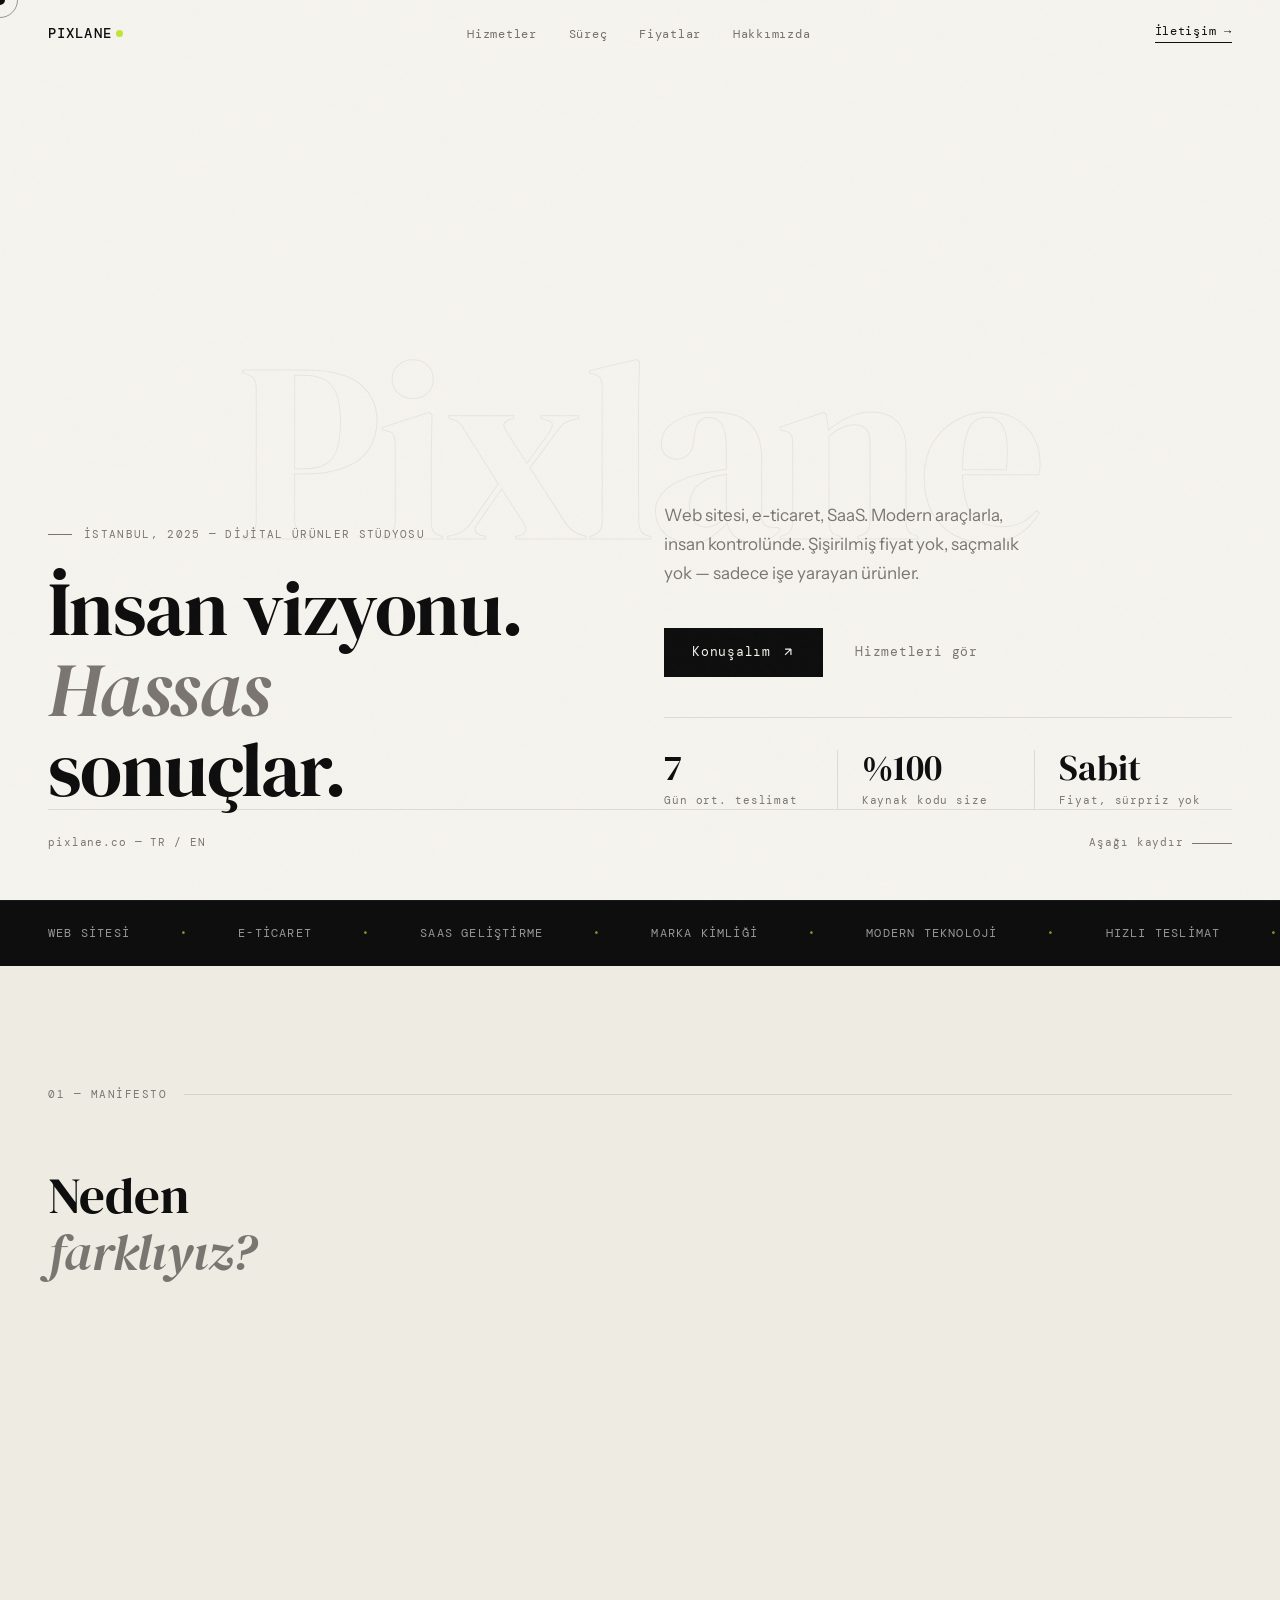
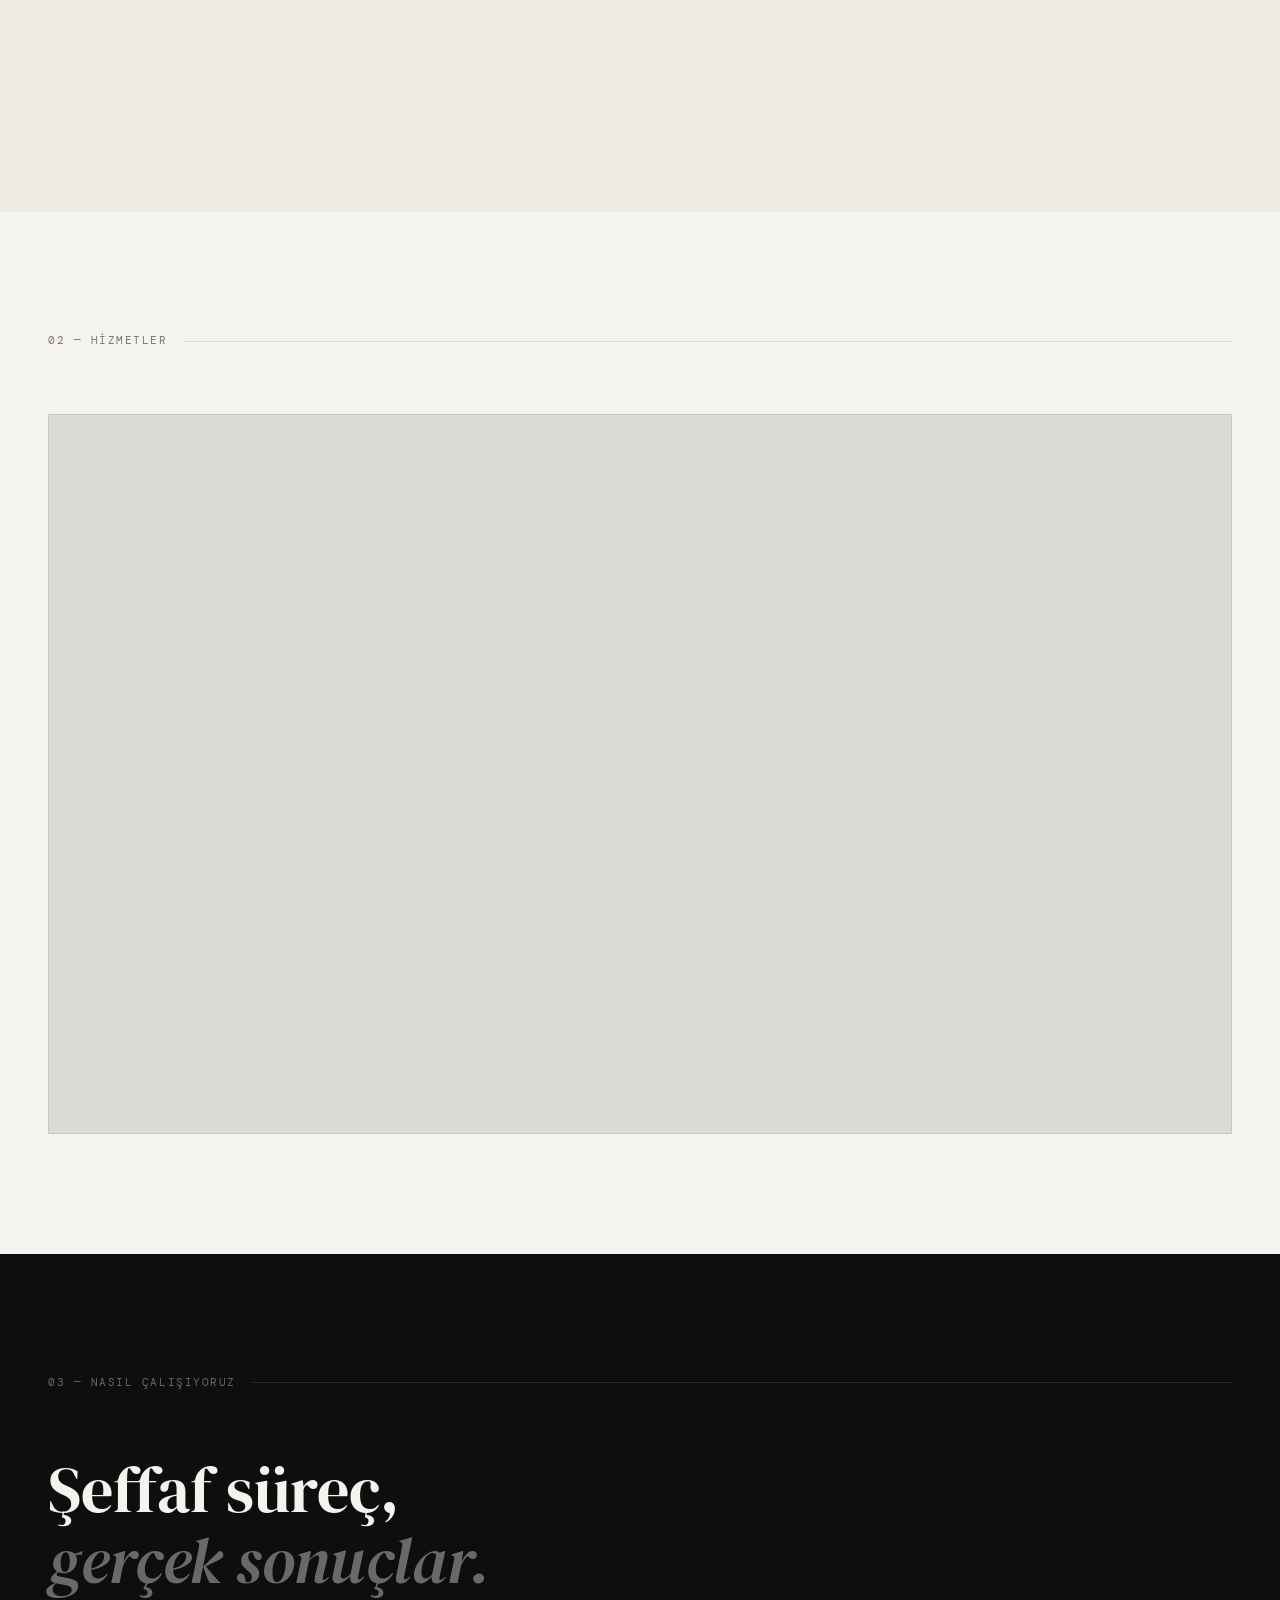
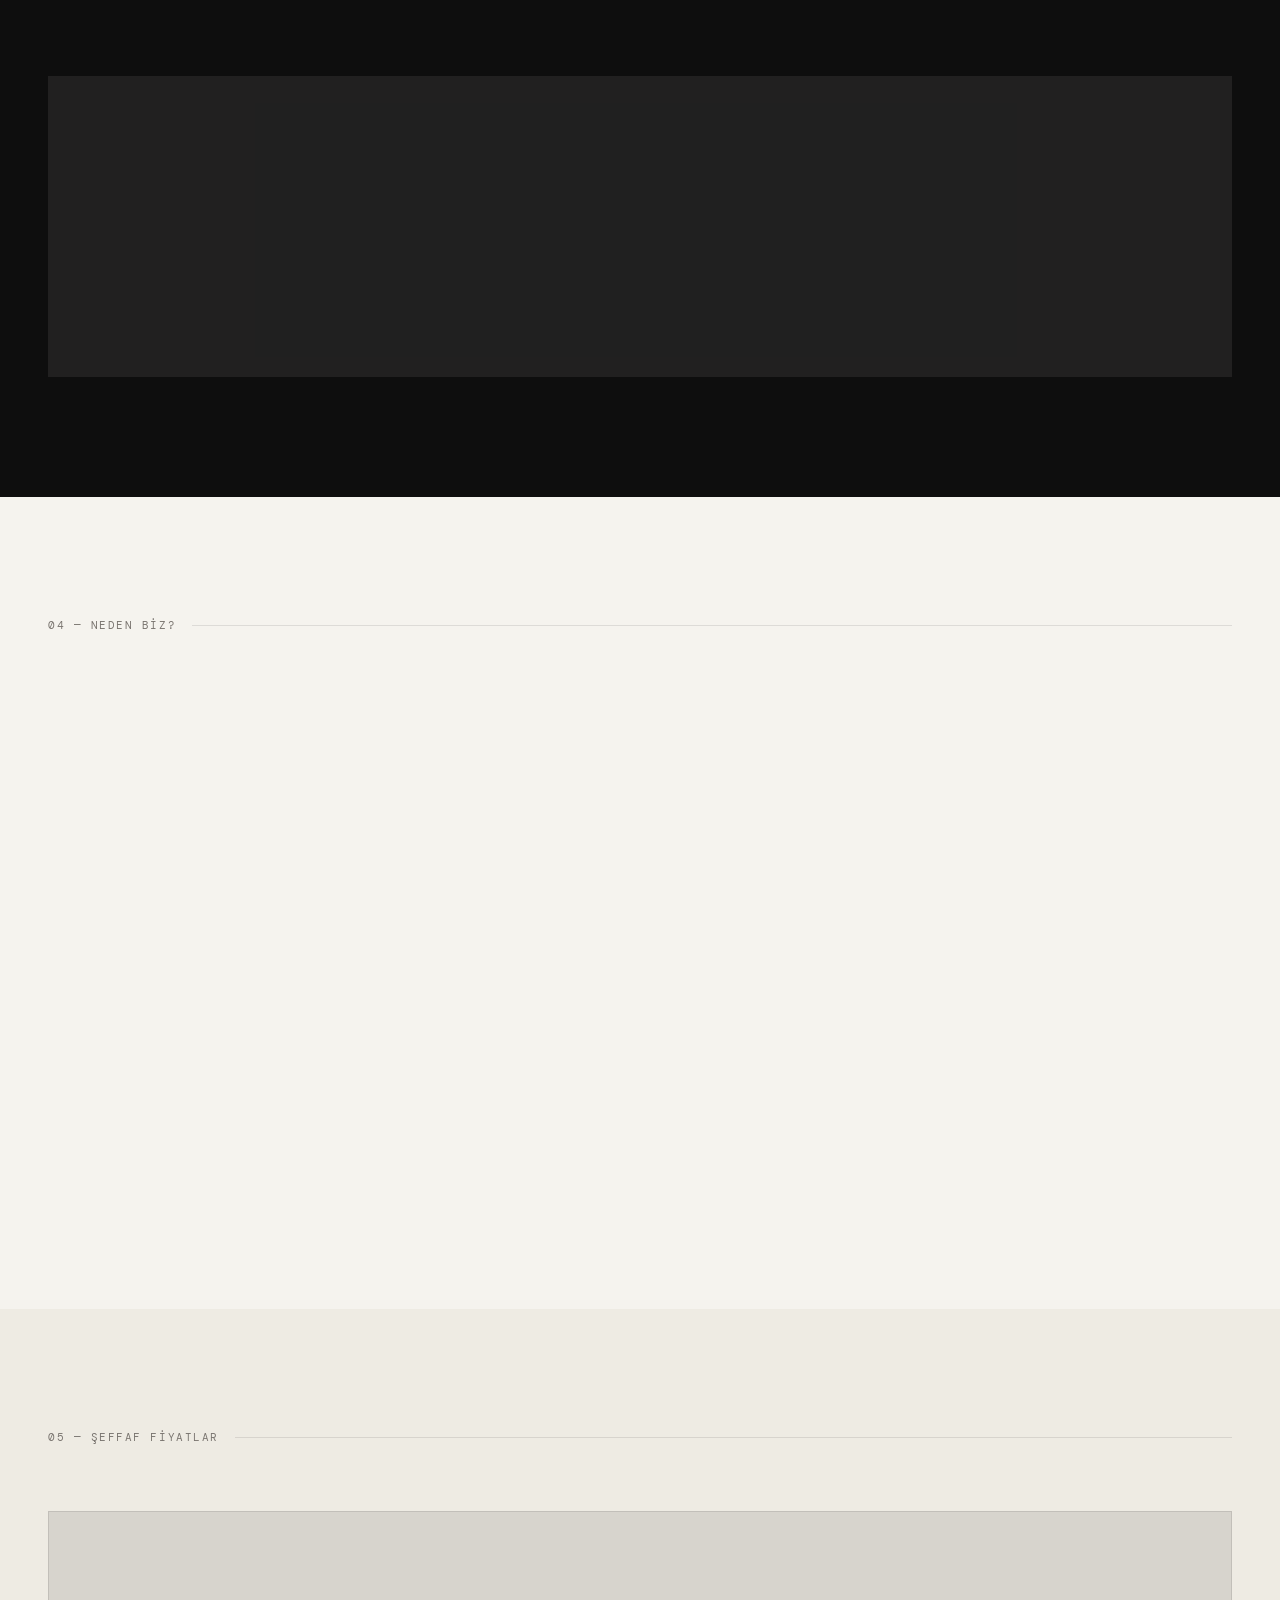
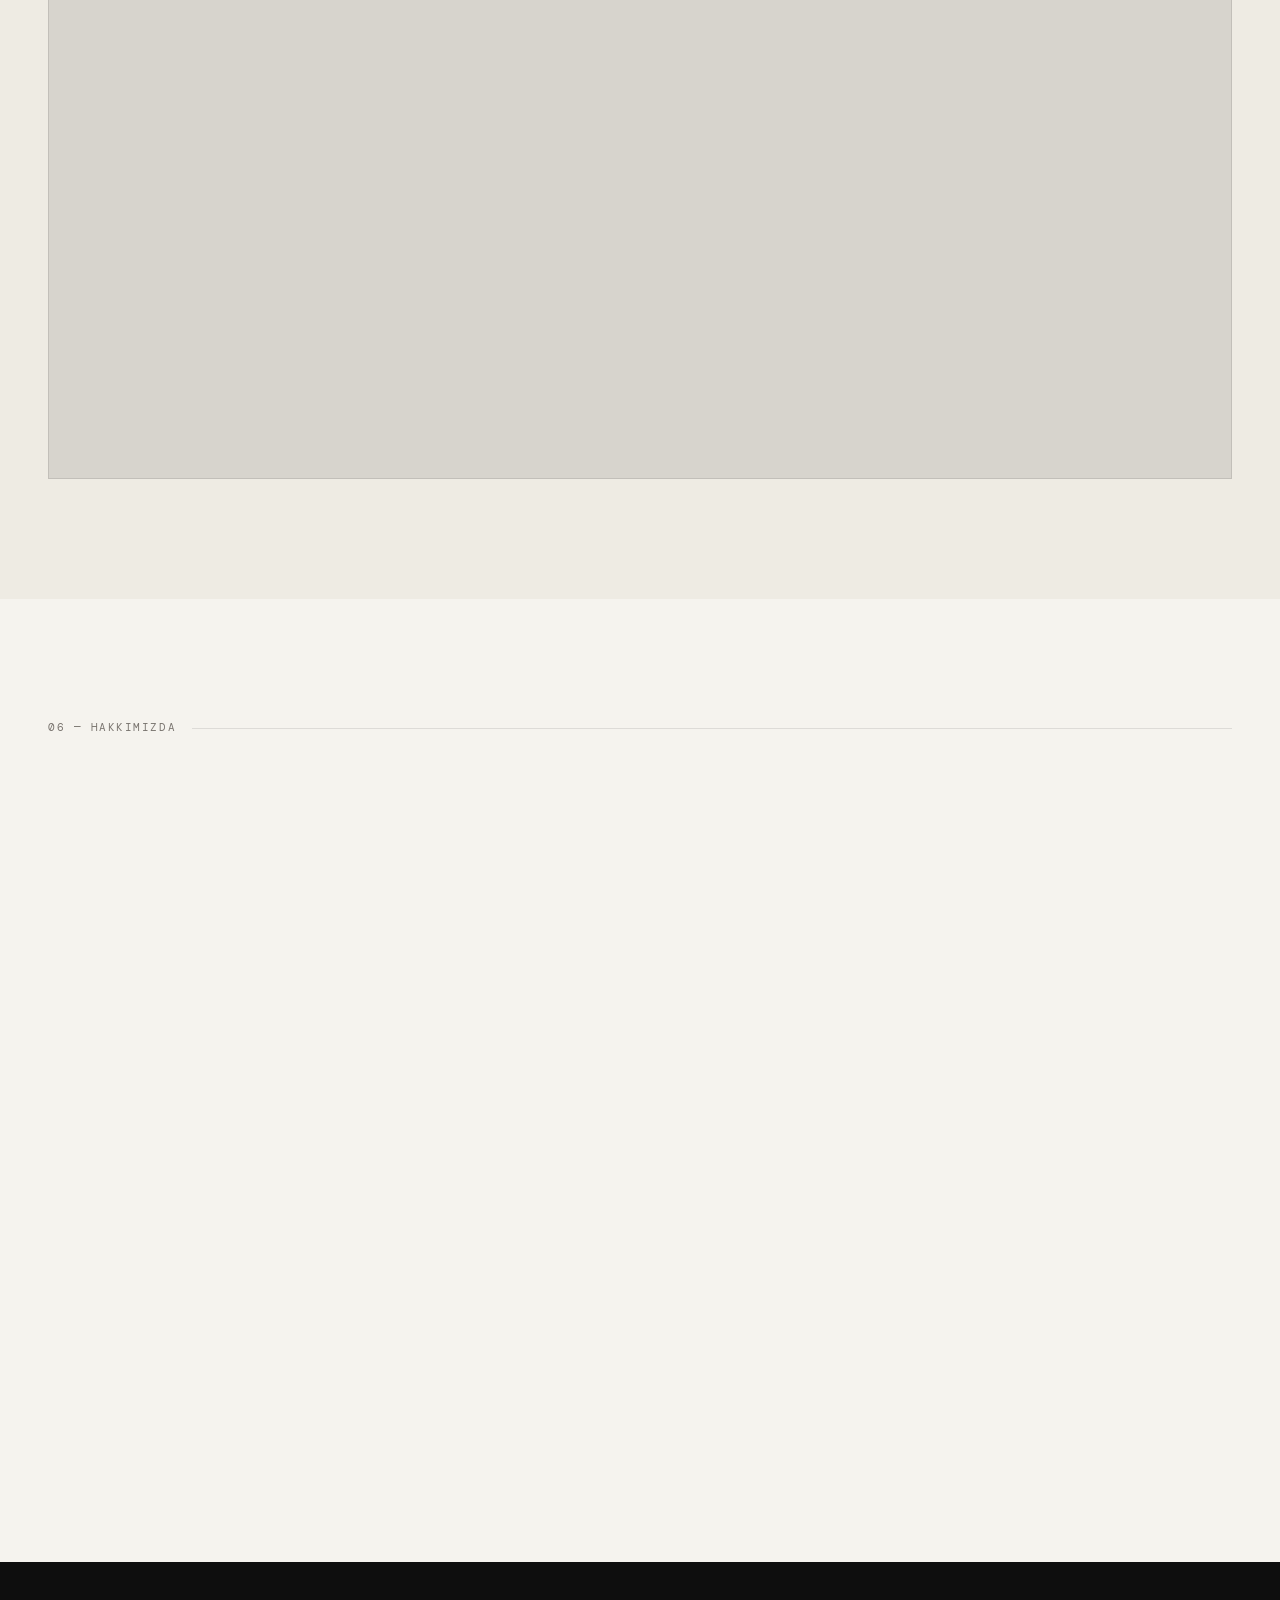
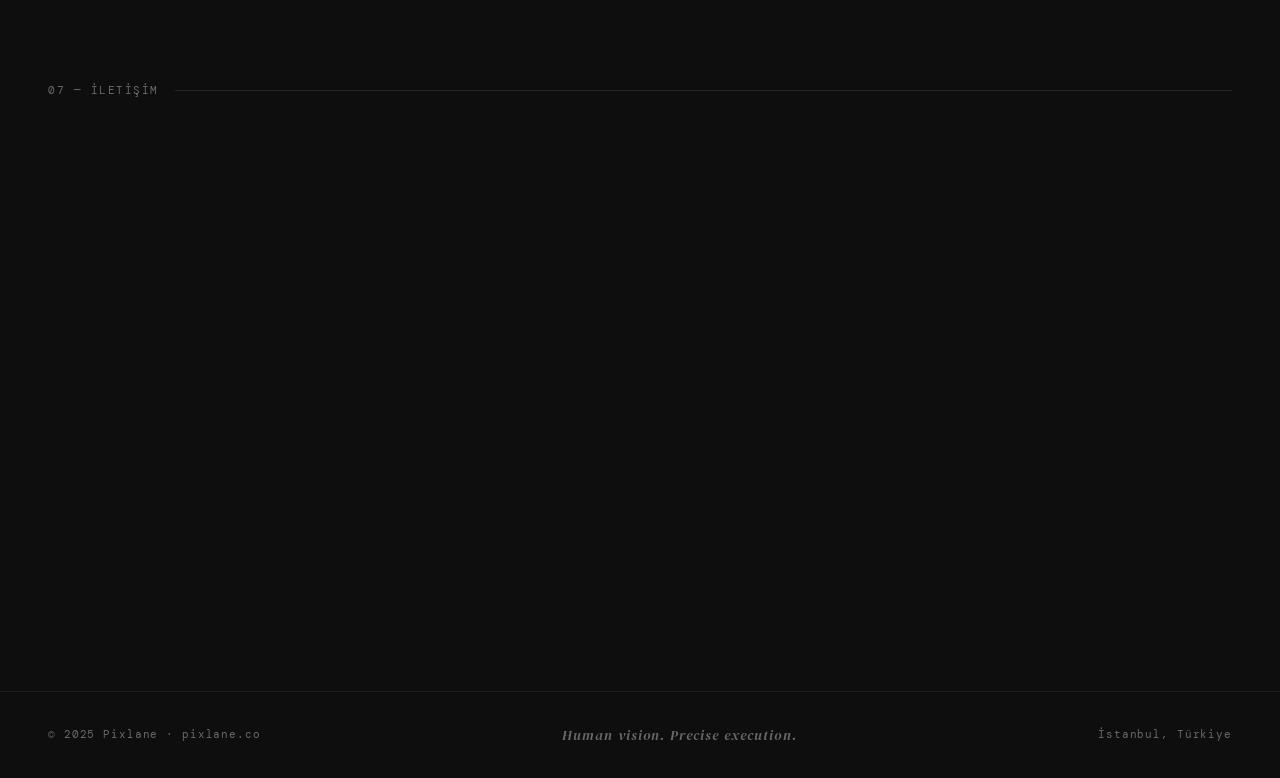
==== commit 68d93212: "Rename Index.html to index.html" ====
--- a/index.html
+++ b/index.html
@@ -3,638 +3,1284 @@
 <head>
 <meta charset="UTF-8">
 <meta name="viewport" content="width=device-width, initial-scale=1.0">
-<title>Pixlane — Dijital Ürünler, Sade Fiyatlar</title>
-<link rel="icon" type="image/svg+xml" href="[data-uri]">
+<title>Pixlane — Human Vision. Precise Execution.</title>
+<meta name="description" content="Dijital ürünler stüdyosu. Web sitesi, e-ticaret, SaaS. Hızlı, temiz, dürüst.">
+<meta name="color-scheme" content="light">
+<meta name="supported-color-schemes" content="light">
 <link rel="preconnect" href="https://fonts.googleapis.com">
-<link href="https://fonts.googleapis.com/css2?family=DM+Mono:ital,wght@0,300;0,400;0,500;1,300&family=DM+Sans:opsz,wght@9..40,300;9..40,400;9..40,500;9..40,600&display=swap" rel="stylesheet">
+<link href="https://fonts.googleapis.com/css2?family=DM+Serif+Display:ital@0;1&family=DM+Mono:wght@300;400;500&family=Instrument+Sans:wght@400;500;600&display=swap" rel="stylesheet">
 <style>
-*, *::before, *::after { box-sizing: border-box; margin: 0; padding: 0; }
-* { cursor: none !important; }
-
-:root {
-  --bg: #f9f8f5;
-  --fg: #0e0e0c;
-  --muted: #7a7874;
-  --line: rgba(14,14,12,0.08);
-  --indigo: #4f46e5;
-  --indigo-dim: rgba(79,70,229,0.08);
-  --mono: 'DM Mono', monospace;
-  --sans: 'DM Sans', sans-serif;
-}
-
-html { scroll-behavior: smooth; }
-body { background: var(--bg); color: var(--fg); font-family: var(--sans); font-weight: 300; line-height: 1.6; overflow-x: hidden; }
-
-/* ── CURSOR ── */
-.cur {
-  position: fixed; z-index: 99999; pointer-events: none;
-  width: 10px; height: 10px; border-radius: 50%;
-  background: var(--indigo);
-  transform: translate(-50%, -50%);
-  top: -20px; left: -20px;
-  transition: transform .15s, width .2s, height .2s;
-}
-.cur-r {
-  position: fixed; z-index: 99998; pointer-events: none;
-  width: 38px; height: 38px; border-radius: 50%;
-  border: 1.5px solid var(--indigo);
-  transform: translate(-50%, -50%);
-  top: -20px; left: -20px;
-  opacity: .35;
-  transition: top .07s, left .07s, width .2s, height .2s, opacity .2s;
-}
-
-/* ── NAV ── */
-nav {
-  position: fixed; top: 0; left: 0; right: 0; z-index: 100;
-  display: flex; align-items: center; justify-content: space-between;
-  padding: 0 56px; height: 64px;
-  background: rgba(249,248,245,.93); backdrop-filter: blur(18px);
-  border-bottom: 1px solid var(--line);
-}
-.nav-logo {
-  font-family: var(--mono); font-size: 17px; font-weight: 500;
-  letter-spacing: .05em; color: var(--fg); text-decoration: none;
-}
-.nav-mid {
-  display: flex; gap: 32px; list-style: none;
-  position: absolute; left: 50%; transform: translateX(-50%);
-}
-.nav-mid a {
-  font-family: var(--mono); font-size: 11px; letter-spacing: .13em;
-  text-transform: uppercase; color: var(--muted); text-decoration: none;
-  transition: color .2s;
-}
-.nav-mid a:hover { color: var(--fg); }
-.nav-r { display: flex; align-items: center; gap: 14px; }
-.lang-sw { display: flex; border: 1px solid var(--line); }
-.lb {
-  padding: 5px 12px; background: transparent; border: none;
-  color: var(--muted); font-family: var(--mono); font-size: 10px;
-  letter-spacing: .13em; text-transform: uppercase;
-  transition: background .2s, color .2s;
-}
-.lb.on { background: var(--fg); color: var(--bg); }
-.lb:not(.on):hover { color: var(--fg); }
-.nav-btn {
-  font-family: var(--mono); font-size: 10px; letter-spacing: .13em;
-  text-transform: uppercase; color: var(--bg); text-decoration: none;
-  background: var(--indigo); border: 1px solid var(--indigo);
-  padding: 7px 20px; transition: opacity .2s; white-space: nowrap;
-}
-.nav-btn:hover { opacity: .82; }
-
-/* ── HERO ── */
-.hero {
-  min-height: 100vh; display: flex; flex-direction: column;
-  justify-content: center; padding: 80px 56px 64px;
-  position: relative; overflow: hidden;
-}
-.hero-wm {
-  position: absolute; bottom: -4vw; right: -1vw;
-  font-family: var(--mono); font-size: 32vw; font-weight: 500;
-  color: rgba(14,14,12,.018); user-select: none; pointer-events: none; line-height: 1;
-}
-.hero-eye {
-  font-family: var(--mono); font-size: 10px; letter-spacing: .2em;
-  text-transform: uppercase; color: var(--muted); margin-bottom: 28px;
-  opacity: 0; animation: up .6s .1s forwards;
-}
-.hero-h {
-  font-size: clamp(52px, 7.8vw, 112px); font-weight: 300;
-  line-height: .93; letter-spacing: -.04em; max-width: 820px;
-  opacity: 0; animation: up .6s .25s forwards;
-}
-.hero-h em { font-style: italic; color: var(--indigo); }
-.hero-body {
-  display: flex; align-items: flex-end; justify-content: space-between;
-  margin-top: 44px; gap: 40px;
-  opacity: 0; animation: up .6s .4s forwards;
-}
-.hero-sub { max-width: 340px; font-size: 15px; color: var(--muted); line-height: 1.8; }
-.hero-actions { display: flex; flex-direction: column; align-items: flex-end; gap: 20px; flex-shrink: 0; }
-.hero-cta {
-  font-family: var(--mono); font-size: 11px; letter-spacing: .12em;
-  text-transform: uppercase; color: var(--indigo); text-decoration: none;
-  display: flex; align-items: center; gap: 8px;
-  border-bottom: 1px solid var(--indigo); padding-bottom: 2px; transition: gap .3s;
-}
-.hero-cta:hover { gap: 16px; }
-.hero-nums { display: flex; gap: 40px; }
-.hn { text-align: right; }
-.hn-v { font-family: var(--mono); font-size: 26px; font-weight: 300; letter-spacing: -.03em; line-height: 1; }
-.hn-l { font-family: var(--mono); font-size: 9px; letter-spacing: .14em; text-transform: uppercase; color: var(--muted); margin-top: 5px; }
-
-/* ── UTILS ── */
-hr.div { border: none; border-top: 1px solid var(--line); margin: 0 56px; }
-.sec { padding: 72px 56px; }
-.lbl {
-  font-family: var(--mono); font-size: 10px; letter-spacing: .2em;
-  text-transform: uppercase; color: var(--muted);
-  margin-bottom: 40px; display: flex; align-items: center; gap: 16px;
-}
-.lbl::after { content: ''; flex: 1; height: 1px; background: var(--line); }
-
-/* ── SERVICES ── */
-.svc-grid { display: grid; grid-template-columns: repeat(4,1fr); border: 1px solid var(--line); }
-.svc { padding: 40px 28px; border-right: 1px solid var(--line); transition: background .25s; }
-.svc:last-child { border-right: none; }
-.svc:hover { background: rgba(14,14,12,.02); }
-.svc-n { font-family: var(--mono); font-size: 9px; color: var(--muted); letter-spacing: .1em; margin-bottom: 20px; }
-.svc-ico { font-size: 18px; margin-bottom: 16px; display: block; opacity: .5; }
-.svc-t { font-size: 16px; font-weight: 400; margin-bottom: 10px; letter-spacing: -.02em; }
-.svc-d { font-size: 13px; color: var(--muted); line-height: 1.8; }
-.svc-p { margin-top: 20px; font-family: var(--mono); font-size: 10px; color: var(--indigo); letter-spacing: .04em; padding-top: 16px; border-top: 1px solid var(--line); }
-
-/* ── PROCESS ── */
-.proc { padding: 72px 56px; background: var(--fg); color: var(--bg); }
-.proc .lbl { color: rgba(248,247,244,.24); }
-.proc .lbl::after { background: rgba(248,247,244,.07); }
-.proc-row { display: grid; grid-template-columns: repeat(5,1fr); border: 1px solid rgba(248,247,244,.07); }
-.proc-s { padding: 36px 28px; border-right: 1px solid rgba(248,247,244,.07); }
-.proc-s:last-child { border-right: none; }
-.proc-n { font-family: var(--mono); font-size: 30px; font-weight: 300; color: rgba(248,247,244,.08); line-height: 1; margin-bottom: 20px; }
-.proc-t { font-size: 14px; font-weight: 400; margin-bottom: 8px; color: rgba(248,247,244,.82); }
-.proc-d { font-size: 12px; color: rgba(248,247,244,.32); line-height: 1.85; }
-
-/* ── WHY ── */
-.why { padding: 72px 56px; display: grid; grid-template-columns: 5fr 7fr; gap: 80px; align-items: center; }
-.why-t { font-size: clamp(28px,3.2vw,50px); font-weight: 300; line-height: 1.08; letter-spacing: -.03em; }
-.why-t em { font-style: italic; color: var(--indigo); }
-.wp { display: flex; align-items: flex-start; gap: 18px; padding: 20px 0; border-bottom: 1px solid var(--line); }
-.wp:first-child { border-top: 1px solid var(--line); }
-.wp-n { font-family: var(--mono); font-size: 9px; color: var(--muted); min-width: 18px; padding-top: 3px; }
-.wp-t strong { display: block; font-size: 14px; font-weight: 400; margin-bottom: 2px; }
-.wp-t span { font-size: 13px; color: var(--muted); }
-
-/* ── PORTFOLIO — claude.ai inspired clean cards ── */
-.port { padding: 72px 56px; background: #f2f1ed; }
-.port-grid {
-  display: grid; grid-template-columns: repeat(3,1fr);
-  gap: 12px; margin-top: 40px;
-}
-.pi {
-  background: var(--bg); border: 1px solid var(--line);
-  padding: 36px 32px; position: relative;
-  display: flex; flex-direction: column; gap: 20px;
-  transition: border-color .25s, box-shadow .25s;
-  min-height: 240px;
-}
-.pi:hover { border-color: rgba(79,70,229,.3); box-shadow: 0 4px 24px rgba(79,70,229,.06); }
-.pi-arrow {
-  position: absolute; top: 24px; right: 24px;
-  font-size: 13px; font-family: var(--mono);
-  color: var(--indigo); opacity: 0;
-  transform: translate(-3px,3px); transition: all .25s;
-}
-.pi:hover .pi-arrow { opacity: .7; transform: translate(0,0); }
-.pi-tag {
-  font-family: var(--mono); font-size: 9px; letter-spacing: .16em;
-  text-transform: uppercase; color: var(--indigo); opacity: .7;
-}
-.pi-name { font-size: 22px; font-weight: 400; letter-spacing: -.03em; line-height: 1.1; }
-.pi-desc { font-size: 13px; color: var(--muted); line-height: 1.75; flex: 1; }
-.pi-stack { display: flex; flex-wrap: wrap; gap: 6px; margin-top: auto; }
-.pi-badge {
-  font-family: var(--mono); font-size: 9px; letter-spacing: .08em;
-  padding: 3px 9px; border: 1px solid var(--line);
-  color: var(--muted); border-radius: 2px;
-}
-/* Live badge */
-.pi-live {
-  display: inline-flex; align-items: center; gap: 5px;
-  font-family: var(--mono); font-size: 9px; letter-spacing: .1em;
-  text-transform: uppercase; color: #059669;
-  border: 1px solid rgba(5,150,105,.2); padding: 3px 9px; border-radius: 2px;
-}
-.pi-live::before {
-  content: ''; width: 5px; height: 5px; border-radius: 50%;
-  background: #059669; animation: pulse 2s infinite;
-}
-@keyframes pulse { 0%,100% { opacity:1 } 50% { opacity:.3 } }
-
-/* ── PRICING ── */
-.price-grid { display: grid; grid-template-columns: repeat(3,1fr); gap: 16px; margin-top: 40px; }
-.pc { border: 1px solid var(--line); padding: 40px 32px; transition: border-color .25s; }
-.pc:hover { border-color: rgba(14,14,12,.2); }
-.pc.hot { background: #1a1a2e; color: var(--bg); border-color: #1a1a2e; }
-.pc-tier { font-family: var(--mono); font-size: 9px; letter-spacing: .2em; text-transform: uppercase; color: var(--muted); margin-bottom: 20px; }
-.pc.hot .pc-tier { color: #818cf8; opacity: .8; }
-.pc-price { font-size: 42px; font-weight: 300; letter-spacing: -.04em; line-height: 1; margin-bottom: 4px; }
-.pc.hot .pc-price { color: #a5b4fc; }
-.pc-note { font-family: var(--mono); font-size: 10px; color: var(--muted); margin-bottom: 28px; }
-.pc.hot .pc-note { color: rgba(248,247,244,.3); }
-.pc-list { list-style: none; display: flex; flex-direction: column; gap: 10px; margin-bottom: 32px; }
-.pc-list li { font-size: 13px; display: flex; align-items: flex-start; gap: 8px; }
-.pc-list li::before { content: '–'; font-family: var(--mono); font-size: 10px; color: var(--muted); flex-shrink: 0; padding-top: 2px; }
-.pc-btn {
-  display: block; width: 100%; font-family: var(--mono); font-size: 10px;
-  letter-spacing: .13em; text-transform: uppercase; text-align: center;
-  text-decoration: none; padding: 13px;
-  border: 1px solid var(--fg); color: var(--fg); background: transparent;
-  transition: background .2s, color .2s;
-}
-.pc-btn:hover { background: var(--fg); color: var(--bg); }
-.pc.hot .pc-btn { border-color: rgba(165,180,252,.3); color: #a5b4fc; }
-.pc.hot .pc-btn:hover { background: var(--indigo); border-color: var(--indigo); color: white; }
-
-/* ── ABOUT + CONTACT ── */
-.about-wrap { background: var(--fg); color: var(--bg); }
-.about { padding: 72px 56px; display: grid; grid-template-columns: 1fr 1fr; gap: 80px; border-bottom: 1px solid rgba(248,247,244,.07); }
-.about .lbl { color: rgba(248,247,244,.24); }
-.about .lbl::after { background: rgba(248,247,244,.07); }
-.about-h { font-size: clamp(28px,3.2vw,50px); font-weight: 300; line-height: 1.08; letter-spacing: -.03em; margin-bottom: 24px; }
-.about-h em { font-style: italic; color: rgba(165,180,252,.7); }
-.about-p { font-size: 14px; color: rgba(248,247,244,.45); line-height: 1.85; margin-bottom: 14px; }
-.about-badges { display: flex; flex-wrap: wrap; gap: 8px; margin-top: 24px; }
-.badge { font-family: var(--mono); font-size: 9px; letter-spacing: .1em; text-transform: uppercase; padding: 5px 11px; border: 1px solid rgba(248,247,244,.12); color: rgba(248,247,244,.35); }
-.about-right { display: flex; flex-direction: column; justify-content: center; }
-.info-row { display: flex; align-items: flex-start; gap: 20px; padding: 18px 0; border-bottom: 1px solid rgba(248,247,244,.07); }
-.info-row:first-child { border-top: 1px solid rgba(248,247,244,.07); }
-.info-label { font-family: var(--mono); font-size: 9px; letter-spacing: .14em; text-transform: uppercase; color: rgba(248,247,244,.25); min-width: 80px; padding-top: 2px; flex-shrink: 0; }
-.info-val { font-size: 13px; color: rgba(248,247,244,.6); line-height: 1.7; }
-.info-val a { color: rgba(248,247,244,.6); text-decoration: none; border-bottom: 1px solid rgba(248,247,244,.15); transition: color .2s; }
-.info-val a:hover { color: var(--bg); }
-
-.contact { padding: 72px 56px; text-align: center; }
-.contact .lbl { justify-content: center; color: rgba(248,247,244,.24); margin-bottom: 36px; }
-.contact .lbl::after { display: none; }
-.contact-h { font-size: clamp(40px,6vw,88px); font-weight: 300; letter-spacing: -.04em; line-height: .93; margin-bottom: 36px; }
-.contact-h em { font-style: italic; color: rgba(165,180,252,.4); }
-.contact-mail { font-family: var(--mono); font-size: clamp(13px,1.4vw,17px); color: rgba(248,247,244,.45); letter-spacing: .04em; text-decoration: none; border-bottom: 1px solid rgba(248,247,244,.15); padding-bottom: 2px; transition: color .2s; }
-.contact-mail:hover { color: var(--bg); }
-.contact-links { display: flex; justify-content: center; gap: 28px; margin-top: 40px; }
-.cl { font-family: var(--mono); font-size: 10px; letter-spacing: .13em; text-transform: uppercase; color: rgba(248,247,244,.28); text-decoration: none; transition: color .2s; }
-.cl:hover { color: var(--bg); }
-
-footer {
-  padding: 22px 56px; background: var(--fg);
-  border-top: 1px solid rgba(248,247,244,.06);
-  display: flex; justify-content: space-between; align-items: center;
-  color: rgba(248,247,244,.18); font-family: var(--mono); font-size: 9px; letter-spacing: .1em;
-}
-
-/* ── ANIMATIONS ── */
-@keyframes up { from { opacity:0; transform:translateY(18px) } to { opacity:1; transform:translateY(0) } }
-
-/* ── MOBILE ── */
-@media(max-width:960px){
-  nav { padding: 0 20px; } .nav-mid { display: none; }
-  .hero, .sec, .proc, .why, .port, .about, .contact { padding-left: 20px; padding-right: 20px; }
-  hr.div { margin: 0 20px; }
-  .hero-h { font-size: clamp(38px,10vw,68px); }
-  .svc-grid { grid-template-columns: 1fr 1fr; }
-  .svc { border-right: none !important; border-bottom: 1px solid var(--line); }
-  .svc:nth-child(odd) { border-right: 1px solid var(--line) !important; }
-  .proc-row { grid-template-columns: 1fr 1fr; }
-  .proc-s { border-right: none !important; border-bottom: 1px solid rgba(248,247,244,.07); }
-  .proc-s:nth-child(odd) { border-right: 1px solid rgba(248,247,244,.07) !important; }
-  .why { grid-template-columns: 1fr; gap: 40px; }
-  .port-grid { grid-template-columns: 1fr; }
-  .price-grid { grid-template-columns: 1fr; }
-  .about { grid-template-columns: 1fr; gap: 40px; }
-  footer { flex-direction: column; gap: 5px; text-align: center; }
-  * { cursor: auto !important; }
-  .cur, .cur-r { display: none; }
-}
+  :root { color-scheme: light only; }
+  *, *::before, *::after { box-sizing: border-box; margin: 0; padding: 0; }
+
+  :root {
+    --ink: #0e0e0e;
+    --paper: #f5f3ee;
+    --paper2: #eeebe3;
+    --accent: #c8f03c;
+    --accent2: #1a1a2e;
+    --muted: #7a7570;
+    --border: rgba(14,14,14,0.1);
+    --mono: 'DM Mono', monospace;
+    --serif: 'DM Serif Display', serif;
+    --sans: 'Instrument Sans', sans-serif;
+  }
+
+  html { scroll-behavior: smooth; }
+
+  body {
+    background: var(--paper);
+    color: var(--ink);
+    font-family: var(--sans);
+    font-size: 16px;
+    line-height: 1.6;
+    overflow-x: hidden;
+    cursor: none;
+  }
+
+  /* Custom cursor */
+  .cursor {
+    width: 10px; height: 10px;
+    background: var(--ink);
+    border-radius: 50%;
+    position: fixed;
+    pointer-events: none;
+    z-index: 9999;
+    transition: transform 0.15s ease, background 0.2s;
+    transform: translate(-50%, -50%);
+  }
+  .cursor-ring {
+    width: 36px; height: 36px;
+    border: 1px solid var(--ink);
+    border-radius: 50%;
+    position: fixed;
+    pointer-events: none;
+    z-index: 9998;
+    transition: transform 0.4s cubic-bezier(0.23,1,0.32,1), opacity 0.3s;
+    transform: translate(-50%, -50%);
+    opacity: 0.4;
+  }
+  body:hover .cursor { opacity: 1; }
+
+  /* Noise overlay */
+  body::before {
+    content: '';
+    position: fixed;
+    inset: 0;
+    background-image: url("data:image/svg+xml,%3Csvg viewBox='0 0 256 256' xmlns='http://www.w3.org/2000/svg'%3E%3Cfilter id='noise'%3E%3CfeTurbulence type='fractalNoise' baseFrequency='0.9' numOctaves='4' stitchTiles='stitch'/%3E%3C/filter%3E%3Crect width='100%25' height='100%25' filter='url(%23noise)' opacity='0.03'/%3E%3C/svg%3E");
+    pointer-events: none;
+    z-index: 1000;
+    opacity: 0.4;
+  }
+
+  /* NAV */
+  nav {
+    position: fixed;
+    top: 0; left: 0; right: 0;
+    z-index: 100;
+    padding: 20px 48px;
+    display: flex;
+    align-items: center;
+    justify-content: space-between;
+    mix-blend-mode: multiply;
+  }
+
+  .nav-logo {
+    font-family: var(--mono);
+    font-size: 14px;
+    font-weight: 500;
+    letter-spacing: 0.08em;
+    text-decoration: none;
+    color: var(--ink);
+  }
+  .nav-logo span {
+    display: inline-block;
+    width: 7px; height: 7px;
+    background: var(--accent);
+    border-radius: 50%;
+    margin-left: 4px;
+    vertical-align: middle;
+    position: relative;
+    top: -1px;
+  }
+
+  .nav-links {
+    display: flex;
+    gap: 32px;
+    list-style: none;
+  }
+  .nav-links a {
+    font-family: var(--mono);
+    font-size: 12px;
+    letter-spacing: 0.06em;
+    color: var(--muted);
+    text-decoration: none;
+    transition: color 0.2s;
+  }
+  .nav-links a:hover { color: var(--ink); }
+
+  .nav-cta {
+    font-family: var(--mono);
+    font-size: 12px;
+    letter-spacing: 0.06em;
+    color: var(--ink);
+    text-decoration: none;
+    border-bottom: 1px solid var(--ink);
+    padding-bottom: 1px;
+    transition: opacity 0.2s;
+  }
+  .nav-cta:hover { opacity: 0.5; }
+
+  /* HERO */
+  .hero {
+    min-height: 100vh;
+    display: grid;
+    grid-template-rows: 1fr auto;
+    padding: 0 48px;
+    padding-top: 120px;
+    padding-bottom: 48px;
+    position: relative;
+    overflow: hidden;
+  }
+
+  .hero-bg-text {
+    position: absolute;
+    top: 50%;
+    left: 50%;
+    transform: translate(-50%, -50%);
+    font-family: var(--serif);
+    font-size: clamp(120px, 20vw, 280px);
+    color: transparent;
+    -webkit-text-stroke: 1px rgba(14,14,14,0.06);
+    white-space: nowrap;
+    pointer-events: none;
+    user-select: none;
+    letter-spacing: -0.02em;
+  }
+
+  .hero-content {
+    display: grid;
+    grid-template-columns: 1fr 1fr;
+    align-items: end;
+    gap: 48px;
+    padding-top: 80px;
+  }
+
+  .hero-label {
+    font-family: var(--mono);
+    font-size: 11px;
+    letter-spacing: 0.12em;
+    color: var(--muted);
+    text-transform: uppercase;
+    margin-bottom: 24px;
+    display: flex;
+    align-items: center;
+    gap: 12px;
+  }
+  .hero-label::before {
+    content: '';
+    display: block;
+    width: 24px;
+    height: 1px;
+    background: var(--muted);
+  }
+
+  .hero-title {
+    font-family: var(--serif);
+    font-size: clamp(48px, 6vw, 88px);
+    line-height: 1.05;
+    letter-spacing: -0.02em;
+    font-weight: 400;
+  }
+  .hero-title em {
+    font-style: italic;
+    color: var(--muted);
+  }
+
+  .hero-right {
+    display: flex;
+    flex-direction: column;
+    justify-content: flex-end;
+    gap: 40px;
+  }
+
+  .hero-desc {
+    font-size: 17px;
+    color: var(--muted);
+    line-height: 1.7;
+    max-width: 380px;
+  }
+
+  .hero-actions {
+    display: flex;
+    align-items: center;
+    gap: 32px;
+  }
+
+  .btn-primary {
+    display: inline-flex;
+    align-items: center;
+    gap: 10px;
+    background: var(--ink);
+    color: var(--paper);
+    font-family: var(--mono);
+    font-size: 13px;
+    letter-spacing: 0.06em;
+    padding: 14px 28px;
+    text-decoration: none;
+    transition: transform 0.2s, background 0.2s;
+    border: none;
+    cursor: none;
+  }
+  .btn-primary:hover {
+    background: var(--accent);
+    color: var(--ink);
+    transform: translateY(-2px);
+  }
+  .btn-primary svg { transition: transform 0.2s; }
+  .btn-primary:hover svg { transform: translate(3px, -3px); }
+
+  .btn-ghost {
+    font-family: var(--mono);
+    font-size: 13px;
+    letter-spacing: 0.06em;
+    color: var(--muted);
+    text-decoration: none;
+    border-bottom: 1px solid transparent;
+    transition: color 0.2s, border-color 0.2s;
+    cursor: none;
+  }
+  .btn-ghost:hover {
+    color: var(--ink);
+    border-color: var(--ink);
+  }
+
+  .hero-stats {
+    display: flex;
+    gap: 0;
+    border-top: 1px solid var(--border);
+    padding-top: 32px;
+  }
+  .stat {
+    flex: 1;
+    padding-right: 24px;
+    border-right: 1px solid var(--border);
+    margin-right: 24px;
+  }
+  .stat:last-child { border-right: none; margin-right: 0; }
+  .stat-num {
+    font-family: var(--serif);
+    font-size: 36px;
+    line-height: 1;
+    margin-bottom: 6px;
+  }
+  .stat-label {
+    font-family: var(--mono);
+    font-size: 11px;
+    color: var(--muted);
+    letter-spacing: 0.08em;
+  }
+
+  .hero-bottom {
+    display: flex;
+    justify-content: space-between;
+    align-items: flex-end;
+    border-top: 1px solid var(--border);
+    padding-top: 24px;
+  }
+  .hero-bottom-left {
+    font-family: var(--mono);
+    font-size: 11px;
+    color: var(--muted);
+    letter-spacing: 0.08em;
+  }
+  .scroll-hint {
+    display: flex;
+    align-items: center;
+    gap: 8px;
+    font-family: var(--mono);
+    font-size: 11px;
+    color: var(--muted);
+    letter-spacing: 0.08em;
+  }
+  .scroll-line {
+    width: 40px;
+    height: 1px;
+    background: var(--muted);
+    transform-origin: left;
+    animation: scrollLine 2s ease-in-out infinite;
+  }
+  @keyframes scrollLine {
+    0%, 100% { transform: scaleX(1); opacity: 1; }
+    50% { transform: scaleX(0.3); opacity: 0.3; }
+  }
+
+  /* MARQUEE */
+  .marquee-section {
+    background: var(--ink);
+    color: var(--paper);
+    padding: 18px 0;
+    overflow: hidden;
+    border-top: 1px solid rgba(255,255,255,0.05);
+  }
+  .marquee-track {
+    display: flex;
+    gap: 0;
+    animation: marquee 20s linear infinite;
+    width: max-content;
+  }
+  .marquee-item {
+    font-family: var(--mono);
+    font-size: 12px;
+    letter-spacing: 0.1em;
+    text-transform: uppercase;
+    white-space: nowrap;
+    padding: 0 48px;
+    opacity: 0.6;
+    display: flex;
+    align-items: center;
+    gap: 48px;
+  }
+  .marquee-item span {
+    color: var(--accent);
+    font-size: 18px;
+    opacity: 1;
+  }
+  @keyframes marquee {
+    from { transform: translateX(0); }
+    to { transform: translateX(-50%); }
+  }
+
+  /* SECTION BASE */
+  section {
+    padding: 120px 48px;
+  }
+
+  .section-label {
+    font-family: var(--mono);
+    font-size: 11px;
+    letter-spacing: 0.14em;
+    color: var(--muted);
+    text-transform: uppercase;
+    margin-bottom: 64px;
+    display: flex;
+    align-items: center;
+    gap: 16px;
+  }
+  .section-label::after {
+    content: '';
+    flex: 1;
+    height: 1px;
+    background: var(--border);
+  }
+
+  /* MANIFESTO */
+  .manifesto {
+    background: var(--paper2);
+  }
+  .manifesto-grid {
+    display: grid;
+    grid-template-columns: 1fr 2fr;
+    gap: 80px;
+    align-items: start;
+  }
+  .manifesto-left h2 {
+    font-family: var(--serif);
+    font-size: clamp(36px, 4vw, 54px);
+    line-height: 1.1;
+    font-weight: 400;
+    position: sticky;
+    top: 120px;
+  }
+  .manifesto-left h2 em { font-style: italic; color: var(--muted); }
+
+  .manifesto-text p {
+    font-size: 19px;
+    line-height: 1.8;
+    color: var(--ink);
+    margin-bottom: 28px;
+    max-width: 640px;
+  }
+  .manifesto-text p:first-child {
+    font-family: var(--serif);
+    font-size: 24px;
+    font-style: italic;
+    color: var(--muted);
+  }
+  .manifesto-text strong { font-weight: 600; }
+
+  /* SERVICES */
+  .services-grid {
+    display: grid;
+    grid-template-columns: repeat(2, 1fr);
+    gap: 1px;
+    background: var(--border);
+    border: 1px solid var(--border);
+  }
+  .service-card {
+    background: var(--paper);
+    padding: 48px;
+    transition: background 0.3s;
+    position: relative;
+    overflow: hidden;
+  }
+  .service-card::after {
+    content: '';
+    position: absolute;
+    bottom: 0; left: 0;
+    width: 100%;
+    height: 2px;
+    background: var(--accent);
+    transform: scaleX(0);
+    transform-origin: left;
+    transition: transform 0.3s ease;
+  }
+  .service-card:hover::after { transform: scaleX(1); }
+  .service-card:hover { background: var(--paper2); }
+
+  .service-num {
+    font-family: var(--mono);
+    font-size: 11px;
+    color: var(--muted);
+    letter-spacing: 0.1em;
+    margin-bottom: 32px;
+  }
+  .service-icon {
+    font-size: 28px;
+    margin-bottom: 20px;
+    display: block;
+  }
+  .service-card h3 {
+    font-family: var(--serif);
+    font-size: 28px;
+    font-weight: 400;
+    margin-bottom: 12px;
+  }
+  .service-card p {
+    color: var(--muted);
+    font-size: 15px;
+    line-height: 1.6;
+    margin-bottom: 24px;
+  }
+  .service-price {
+    font-family: var(--mono);
+    font-size: 12px;
+    letter-spacing: 0.06em;
+    color: var(--ink);
+  }
+
+  /* PROCESS */
+  .process { background: var(--ink); color: var(--paper); }
+  .process .section-label { color: rgba(245,243,238,0.4); }
+  .process .section-label::after { background: rgba(245,243,238,0.1); }
+
+  .process-title {
+    font-family: var(--serif);
+    font-size: clamp(36px, 5vw, 64px);
+    font-weight: 400;
+    margin-bottom: 80px;
+    max-width: 600px;
+    line-height: 1.1;
+  }
+  .process-title em { font-style: italic; color: rgba(245,243,238,0.4); }
+
+  .process-steps {
+    display: grid;
+    grid-template-columns: repeat(5, 1fr);
+    gap: 1px;
+    background: rgba(245,243,238,0.08);
+  }
+  .process-step {
+    background: var(--ink);
+    padding: 40px 32px;
+    transition: background 0.3s;
+  }
+  .process-step:hover { background: #1a1a1a; }
+
+  .step-num {
+    font-family: var(--mono);
+    font-size: 11px;
+    color: var(--accent);
+    letter-spacing: 0.1em;
+    margin-bottom: 24px;
+    display: block;
+  }
+  .process-step h3 {
+    font-family: var(--serif);
+    font-size: 22px;
+    font-weight: 400;
+    margin-bottom: 12px;
+    color: var(--paper);
+  }
+  .process-step p {
+    font-size: 14px;
+    color: rgba(245,243,238,0.5);
+    line-height: 1.6;
+  }
+  .step-tag {
+    display: inline-block;
+    font-family: var(--mono);
+    font-size: 10px;
+    letter-spacing: 0.1em;
+    padding: 4px 8px;
+    margin-top: 16px;
+    border: 1px solid rgba(200,240,60,0.3);
+    color: var(--accent);
+  }
+
+  /* WHY */
+  .why-grid {
+    display: grid;
+    grid-template-columns: 1fr 1fr;
+    gap: 80px;
+    align-items: center;
+  }
+  .why-left h2 {
+    font-family: var(--serif);
+    font-size: clamp(40px, 5vw, 64px);
+    font-weight: 400;
+    line-height: 1.05;
+    margin-bottom: 40px;
+  }
+  .why-left h2 em { font-style: italic; color: var(--muted); }
+  .why-left p {
+    font-size: 17px;
+    color: var(--muted);
+    line-height: 1.7;
+    margin-bottom: 32px;
+  }
+
+  .why-list {
+    list-style: none;
+    display: flex;
+    flex-direction: column;
+    gap: 1px;
+    background: var(--border);
+    border: 1px solid var(--border);
+  }
+  .why-item {
+    background: var(--paper);
+    padding: 24px 32px;
+    display: flex;
+    align-items: flex-start;
+    gap: 20px;
+    transition: background 0.2s;
+  }
+  .why-item:hover { background: var(--paper2); }
+  .why-item-num {
+    font-family: var(--mono);
+    font-size: 11px;
+    color: var(--muted);
+    letter-spacing: 0.08em;
+    min-width: 24px;
+    padding-top: 3px;
+  }
+  .why-item-text h4 {
+    font-size: 15px;
+    font-weight: 600;
+    margin-bottom: 4px;
+  }
+  .why-item-text p {
+    font-size: 14px;
+    color: var(--muted);
+    line-height: 1.5;
+  }
+
+  /* PRICING */
+  .pricing { background: var(--paper2); }
+  .pricing-grid {
+    display: grid;
+    grid-template-columns: repeat(3, 1fr);
+    gap: 1px;
+    background: var(--border);
+    border: 1px solid var(--border);
+  }
+  .pricing-card {
+    background: var(--paper2);
+    padding: 48px 40px;
+    position: relative;
+    transition: background 0.3s;
+  }
+  .pricing-card:hover { background: var(--paper); }
+  .pricing-card.featured {
+    background: var(--ink);
+    color: var(--paper);
+  }
+  .pricing-card.featured:hover { background: #1a1a1a; }
+
+  .pricing-tag {
+    font-family: var(--mono);
+    font-size: 10px;
+    letter-spacing: 0.12em;
+    text-transform: uppercase;
+    color: var(--muted);
+    margin-bottom: 32px;
+    display: block;
+  }
+  .pricing-card.featured .pricing-tag { color: var(--accent); }
+
+  .pricing-name {
+    font-family: var(--serif);
+    font-size: 28px;
+    font-weight: 400;
+    margin-bottom: 8px;
+  }
+  .pricing-price {
+    font-family: var(--mono);
+    font-size: 40px;
+    font-weight: 300;
+    letter-spacing: -0.02em;
+    margin-bottom: 4px;
+    line-height: 1;
+  }
+  .pricing-period {
+    font-family: var(--mono);
+    font-size: 12px;
+    color: var(--muted);
+    margin-bottom: 40px;
+  }
+  .pricing-card.featured .pricing-period { color: rgba(245,243,238,0.5); }
+
+  .pricing-features {
+    list-style: none;
+    display: flex;
+    flex-direction: column;
+    gap: 12px;
+    margin-bottom: 40px;
+  }
+  .pricing-features li {
+    font-size: 14px;
+    color: var(--muted);
+    display: flex;
+    align-items: center;
+    gap: 10px;
+    line-height: 1.4;
+  }
+  .pricing-card.featured .pricing-features li { color: rgba(245,243,238,0.7); }
+  .pricing-features li::before {
+    content: '→';
+    font-family: var(--mono);
+    font-size: 12px;
+    color: var(--ink);
+    flex-shrink: 0;
+  }
+  .pricing-card.featured .pricing-features li::before { color: var(--accent); }
+
+  .pricing-btn {
+    display: block;
+    text-align: center;
+    padding: 14px 24px;
+    font-family: var(--mono);
+    font-size: 12px;
+    letter-spacing: 0.08em;
+    text-decoration: none;
+    border: 1px solid var(--ink);
+    color: var(--ink);
+    transition: all 0.2s;
+    cursor: none;
+  }
+  .pricing-btn:hover {
+    background: var(--ink);
+    color: var(--paper);
+  }
+  .pricing-card.featured .pricing-btn {
+    border-color: var(--accent);
+    color: var(--accent);
+    background: transparent;
+  }
+  .pricing-card.featured .pricing-btn:hover {
+    background: var(--accent);
+    color: var(--ink);
+  }
+
+  /* ABOUT */
+  .about-grid {
+    display: grid;
+    grid-template-columns: 1fr 1fr;
+    gap: 80px;
+    align-items: center;
+  }
+  .about-left h2 {
+    font-family: var(--serif);
+    font-size: clamp(36px, 4vw, 56px);
+    font-weight: 400;
+    line-height: 1.1;
+    margin-bottom: 32px;
+  }
+  .about-left h2 em { font-style: italic; color: var(--muted); }
+  .about-left p {
+    font-size: 17px;
+    color: var(--muted);
+    line-height: 1.7;
+    margin-bottom: 20px;
+  }
+  .about-right {
+    display: flex;
+    flex-direction: column;
+    gap: 24px;
+  }
+  .about-detail {
+    padding: 28px;
+    border: 1px solid var(--border);
+    background: var(--paper2);
+  }
+  .about-detail-label {
+    font-family: var(--mono);
+    font-size: 10px;
+    letter-spacing: 0.12em;
+    color: var(--muted);
+    text-transform: uppercase;
+    margin-bottom: 8px;
+  }
+  .about-detail-value {
+    font-size: 15px;
+    color: var(--ink);
+    line-height: 1.5;
+  }
+
+  .tech-stack {
+    display: flex;
+    flex-wrap: wrap;
+    gap: 8px;
+    margin-top: 32px;
+  }
+  .tech-tag {
+    font-family: var(--mono);
+    font-size: 11px;
+    letter-spacing: 0.06em;
+    padding: 6px 12px;
+    border: 1px solid var(--border);
+    color: var(--muted);
+    transition: all 0.2s;
+  }
+  .tech-tag:hover {
+    border-color: var(--ink);
+    color: var(--ink);
+  }
+
+  /* CONTACT */
+  .contact { background: var(--ink); color: var(--paper); }
+  .contact .section-label { color: rgba(245,243,238,0.4); }
+  .contact .section-label::after { background: rgba(245,243,238,0.1); }
+
+  .contact-inner {
+    display: grid;
+    grid-template-columns: 1fr 1fr;
+    gap: 80px;
+    align-items: end;
+  }
+  .contact-left h2 {
+    font-family: var(--serif);
+    font-size: clamp(40px, 6vw, 80px);
+    font-weight: 400;
+    line-height: 1.0;
+    margin-bottom: 32px;
+  }
+  .contact-left h2 em { font-style: italic; color: rgba(245,243,238,0.4); }
+  .contact-left p {
+    font-size: 17px;
+    color: rgba(245,243,238,0.6);
+    line-height: 1.7;
+    margin-bottom: 40px;
+  }
+  .contact-links {
+    display: flex;
+    flex-direction: column;
+    gap: 16px;
+  }
+  .contact-link {
+    display: flex;
+    align-items: center;
+    justify-content: space-between;
+    padding: 20px 0;
+    border-bottom: 1px solid rgba(245,243,238,0.1);
+    text-decoration: none;
+    color: var(--paper);
+    transition: padding-left 0.3s;
+  }
+  .contact-link:hover { padding-left: 8px; }
+  .contact-link-label {
+    font-family: var(--mono);
+    font-size: 11px;
+    letter-spacing: 0.1em;
+    color: rgba(245,243,238,0.4);
+    text-transform: uppercase;
+    margin-bottom: 4px;
+  }
+  .contact-link-value {
+    font-size: 17px;
+  }
+  .contact-link-arrow {
+    font-size: 20px;
+    opacity: 0.3;
+    transition: opacity 0.2s, transform 0.2s;
+  }
+  .contact-link:hover .contact-link-arrow {
+    opacity: 1;
+    transform: translate(4px, -4px);
+  }
+
+  /* FOOTER */
+  footer {
+    background: var(--ink);
+    color: rgba(245,243,238,0.4);
+    padding: 32px 48px;
+    display: flex;
+    justify-content: space-between;
+    align-items: center;
+    border-top: 1px solid rgba(245,243,238,0.08);
+  }
+  footer span {
+    font-family: var(--mono);
+    font-size: 11px;
+    letter-spacing: 0.08em;
+  }
+  .footer-tagline {
+    font-family: var(--serif);
+    font-style: italic;
+    font-size: 14px;
+  }
+
+  /* ANIMATIONS */
+  .fade-up {
+    opacity: 0;
+    transform: translateY(24px);
+    transition: opacity 0.7s ease, transform 0.7s ease;
+  }
+  .fade-up.visible {
+    opacity: 1;
+    transform: translateY(0);
+  }
+  .fade-up-delay-1 { transition-delay: 0.1s; }
+  .fade-up-delay-2 { transition-delay: 0.2s; }
+  .fade-up-delay-3 { transition-delay: 0.3s; }
+
+  /* MOBILE */
+  @media (max-width: 900px) {
+    nav { padding: 20px 24px; }
+    .nav-links { display: none; }
+    section { padding: 80px 24px; }
+    .hero { padding: 100px 24px 40px; }
+    .hero-content { grid-template-columns: 1fr; }
+    .manifesto-grid { grid-template-columns: 1fr; }
+    .services-grid { grid-template-columns: 1fr; }
+    .process-steps { grid-template-columns: repeat(2, 1fr); }
+    .why-grid { grid-template-columns: 1fr; }
+    .pricing-grid { grid-template-columns: 1fr; }
+    .about-grid { grid-template-columns: 1fr; }
+    .contact-inner { grid-template-columns: 1fr; }
+    footer { flex-direction: column; gap: 12px; text-align: center; }
+    .hero-bg-text { font-size: 80px; }
+    body { cursor: auto; }
+    .cursor, .cursor-ring { display: none; }
+  }
 </style>
 </head>
 <body>
 
-<div class="cur" id="cur"></div>
-<div class="cur-r" id="curR"></div>
+<div class="cursor" id="cursor"></div>
+<div class="cursor-ring" id="cursorRing"></div>
 
 <!-- NAV -->
 <nav>
-  <a href="#" class="nav-logo"><span style="color:var(--indigo);font-size:1.3em;line-height:1;vertical-align:middle;margin-right:1px">P</span><span style="letter-spacing:.04em">ixlane</span></a>
-  <ul class="nav-mid">
-    <li><a href="#services" data-tr="Hizmetler" data-en="Services">Hizmetler</a></li>
-    <li><a href="#process" data-tr="Süreç" data-en="Process">Süreç</a></li>
-    <li><a href="#portfolio" data-tr="Projeler" data-en="Work">Projeler</a></li>
-    <li><a href="#pricing" data-tr="Fiyatlar" data-en="Pricing">Fiyatlar</a></li>
-    <li><a href="#about" data-tr="Hakkımızda" data-en="About">Hakkımızda</a></li>
+  <a href="#" class="nav-logo">PIXLANE<span></span></a>
+  <ul class="nav-links">
+    <li><a href="#services">Hizmetler</a></li>
+    <li><a href="#process">Süreç</a></li>
+    <li><a href="#pricing">Fiyatlar</a></li>
+    <li><a href="#about">Hakkımızda</a></li>
   </ul>
-  <div class="nav-r">
-    <div class="lang-sw">
-      <button class="lb on" id="bTR" onclick="setLang('tr')">TR</button>
-      <button class="lb" id="bEN" onclick="setLang('en')">EN</button>
-    </div>
-    <a href="#contact" class="nav-btn" data-tr="İletişim" data-en="Contact">İletişim</a>
-  </div>
+  <a href="#contact" class="nav-cta">İletişim →</a>
 </nav>
 
 <!-- HERO -->
 <section class="hero">
-  <div class="hero-wm">P</div>
-  <p class="hero-eye" data-tr="Dijital Ürünler Stüdyosu — İstanbul, 2025" data-en="Digital Products Studio — Istanbul, 2025">Dijital Ürünler Stüdyosu — İstanbul, 2025</p>
-  <h1 class="hero-h" data-tr="Hızlı, temiz,<br><em>uygun fiyatlı</em><br>dijital ürünler." data-en="Fast, clean,<br><em>fairly priced</em><br>digital products.">Hızlı, temiz,<br><em>uygun fiyatlı</em><br>dijital ürünler.</h1>
-  <div class="hero-body">
-    <p class="hero-sub" data-tr="Web sitesi, e-ticaret, SaaS ve sosyal medya — sade tasarım, gerçek sonuçlar. Şişirilmiş fiyat yok, saçmalık yok." data-en="Websites, e-commerce, SaaS and social media — clean design, real results. No bloated pricing, no nonsense.">Web sitesi, e-ticaret, SaaS ve sosyal medya — sade tasarım, gerçek sonuçlar. Şişirilmiş fiyat yok, saçmalık yok.</p>
-    <div class="hero-actions">
-      <a href="#services" class="hero-cta" data-tr="Ne yapıyoruz →" data-en="What we do →">Ne yapıyoruz →</a>
-      <div class="hero-nums">
-        <div class="hn">
-          <div class="hn-v" id="statD">7<span style="font-size:.48em;color:var(--muted)">gün</span></div>
-          <div class="hn-l" data-tr="Ort. teslimat" data-en="Avg. delivery">Ort. teslimat</div>
+  <div class="hero-bg-text">Pixlane</div>
+
+  <div class="hero-content">
+    <div class="hero-left">
+      <div class="hero-label">İstanbul, 2025 — Dijital Ürünler Stüdyosu</div>
+      <h1 class="hero-title">
+        İnsan vizyonu.<br>
+        <em>Hassas</em><br>
+        sonuçlar.
+      </h1>
+    </div>
+    <div class="hero-right">
+      <p class="hero-desc">
+        Web sitesi, e-ticaret, SaaS. Modern araçlarla, insan kontrolünde. Şişirilmiş fiyat yok, saçmalık yok — sadece işe yarayan ürünler.
+      </p>
+      <div class="hero-actions">
+        <a href="#contact" class="btn-primary">
+          Konuşalım
+          <svg width="14" height="14" fill="none" stroke="currentColor" stroke-width="2" viewBox="0 0 24 24"><path d="M7 17L17 7M17 7H7M17 7v10"/></svg>
+        </a>
+        <a href="#services" class="btn-ghost">Hizmetleri gör</a>
+      </div>
+      <div class="hero-stats">
+        <div class="stat">
+          <div class="stat-num">7</div>
+          <div class="stat-label">Gün ort. teslimat</div>
         </div>
-        <div class="hn">
-          <div class="hn-v">%100</div>
-          <div class="hn-l" data-tr="Kaynak kodu size" data-en="Code ownership">Kaynak kodu size</div>
+        <div class="stat">
+          <div class="stat-num">%100</div>
+          <div class="stat-label">Kaynak kodu size</div>
+        </div>
+        <div class="stat">
+          <div class="stat-num">Sabit</div>
+          <div class="stat-label">Fiyat, sürpriz yok</div>
         </div>
       </div>
     </div>
   </div>
-</section>
-
-<hr class="div">
-
-<!-- SERVICES -->
-<section class="sec" id="services">
-  <div class="lbl" data-tr="02 — Hizmetler" data-en="02 — Services">02 — Hizmetler</div>
-  <div class="svc-grid">
-    <div class="svc">
-      <div class="svc-n">01</div><span class="svc-ico">◻</span>
-      <h3 class="svc-t" data-tr="Kurumsal Web Sitesi" data-en="Corporate Website">Kurumsal Web Sitesi</h3>
-      <p class="svc-d" data-tr="Hızlı, dönüşüm odaklı landing page ve kurumsal siteler. Etkileyici tasarım, mobil uyumlu, SEO hazır." data-en="Fast, conversion-focused landing pages. Impressive design, mobile-ready, SEO-optimized.">Hızlı, dönüşüm odaklı landing page ve kurumsal siteler. Etkileyici tasarım, mobil uyumlu, SEO hazır.</p>
-      <div class="svc-p" data-tr="₺4.500'den başlayan · 5–7 gün" data-en="From $150 · 5–7 days">₺4.500'den başlayan · 5–7 gün</div>
-    </div>
-    <div class="svc">
-      <div class="svc-n">02</div><span class="svc-ico">◈</span>
-      <h3 class="svc-t" data-tr="E-Ticaret" data-en="E-Commerce">E-Ticaret</h3>
-      <p class="svc-d" data-tr="Ödeme entegrasyonu, ürün yönetimi ve stok takibi ile tam online mağaza çözümü." data-en="Full online stores with payment integration, product management, and inventory tracking.">Ödeme entegrasyonu, ürün yönetimi ve stok takibi ile tam online mağaza çözümü.</p>
-      <div class="svc-p" data-tr="₺9.900'den başlayan · 7–14 gün" data-en="From $299 · 7–14 days">₺9.900'den başlayan · 7–14 gün</div>
-    </div>
-    <div class="svc">
-      <div class="svc-n">03</div><span class="svc-ico">◎</span>
-      <h3 class="svc-t" data-tr="SaaS / Web Uygulaması" data-en="SaaS / Web App">SaaS / Web Uygulaması</h3>
-      <p class="svc-d" data-tr="Kullanıcı girişi, dashboard ve ölçeklenebilir altyapı ile özel web uygulaması geliştirme." data-en="Custom web apps with user auth, dashboards, and scalable backend infrastructure.">Kullanıcı girişi, dashboard ve ölçeklenebilir altyapı ile özel web uygulaması geliştirme.</p>
-      <div class="svc-p" data-tr="₺19.900'den başlayan · 2–4 hafta" data-en="From $599 · 2–4 weeks">₺19.900'den başlayan · 2–4 hafta</div>
-    </div>
-    <div class="svc">
-      <div class="svc-n">04</div><span class="svc-ico">◇</span>
-      <h3 class="svc-t" data-tr="Sosyal Medya" data-en="Social Media">Sosyal Medya</h3>
-      <p class="svc-d" data-tr="Görsel kimlik, içerik takvimi, marka şablonları ve aylık sosyal medya yönetimi." data-en="Visual identity, content calendars, branded templates, and monthly management.">Görsel kimlik, içerik takvimi, marka şablonları ve aylık sosyal medya yönetimi.</p>
-      <div class="svc-p" data-tr="₺2.500/ay'dan başlayan" data-en="From $79/mo">₺2.500/ay'dan başlayan</div>
+
+  <div class="hero-bottom">
+    <div class="hero-bottom-left">pixlane.co — TR / EN</div>
+    <div class="scroll-hint">
+      <span>Aşağı kaydır</span>
+      <div class="scroll-line"></div>
     </div>
   </div>
 </section>
 
-<hr class="div">
-
-<!-- PROCESS -->
-<section class="proc" id="process">
-  <div class="lbl" data-tr="03 — Nasıl çalışıyoruz" data-en="03 — How it works">03 — Nasıl çalışıyoruz</div>
-  <div class="proc-row">
-    <div class="proc-s"><div class="proc-n">01</div><div class="proc-t" data-tr="Keşif" data-en="Discovery">Keşif</div><p class="proc-d" data-tr="Kısa görüşmeyle hedeflerinizi anlıyoruz. Jargon yok." data-en="Brief call to understand your goals. No jargon.">Kısa görüşmeyle hedeflerinizi anlıyoruz. Jargon yok.</p></div>
-    <div class="proc-s"><div class="proc-n">02</div><div class="proc-t" data-tr="Teklif" data-en="Proposal">Teklif</div><p class="proc-d" data-tr="Net kapsam, sabit fiyat, gerçekçi süre. Sürpriz yok." data-en="Clear scope, fixed price, realistic deadline. No surprises.">Net kapsam, sabit fiyat, gerçekçi süre. Sürpriz yok.</p></div>
-    <div class="proc-s"><div class="proc-n">03</div><div class="proc-t" data-tr="Geliştirme" data-en="Build">Geliştirme</div><p class="proc-d" data-tr="Günlük güncellemeler, canlı önizleme. Kaybolmak yok." data-en="Daily updates, live previews. No ghosting.">Günlük güncellemeler, canlı önizleme. Kaybolmak yok.</p></div>
-    <div class="proc-s"><div class="proc-n">04</div><div class="proc-t" data-tr="Revizyon" data-en="Review">Revizyon</div><p class="proc-d" data-tr="İki tur revizyon dahil. Birlikte doğru sonuca ulaşırız." data-en="Two rounds included. We get it right together.">İki tur revizyon dahil. Birlikte doğru sonuca ulaşırız.</p></div>
-    <div class="proc-s"><div class="proc-n">05</div><div class="proc-t" data-tr="Yayın" data-en="Launch">Yayın</div><p class="proc-d" data-tr="Deployment biz hallederiz. Zamanında, sorunsuz." data-en="We handle deployment. On time, without issues.">Deployment biz hallederiz. Zamanında, sorunsuz.</p></div>
+<!-- MARQUEE -->
+<div class="marquee-section">
+  <div class="marquee-track">
+    <div class="marquee-item">Web Sitesi <span>·</span> E-Ticaret <span>·</span> SaaS Geliştirme <span>·</span> Marka Kimliği <span>·</span> Modern Teknoloji <span>·</span> Hızlı Teslimat <span>·</span></div>
+    <div class="marquee-item">Web Sitesi <span>·</span> E-Ticaret <span>·</span> SaaS Geliştirme <span>·</span> Marka Kimliği <span>·</span> Modern Teknoloji <span>·</span> Hızlı Teslimat <span>·</span></div>
+  </div>
+</div>
+
+<!-- MANIFESTO -->
+<section class="manifesto" id="about-manifesto">
+  <div class="section-label">01 — Manifesto</div>
+  <div class="manifesto-grid">
+    <div class="manifesto-left">
+      <h2>Neden<br><em>farklıyız?</em></h2>
+    </div>
+    <div class="manifesto-text fade-up">
+      <p>Bazı şeyler yavaş yapılmak zorunda değil.</p>
+      <p>Pixlane, dijital ürünleri hızlı, temiz ve dürüstçe teslim etmek için kuruldu. Kurumsal web sitesinden e-ticaret'e, SaaS'tan marka kimliğine — her projede aynı prensip geçerli: gereksiz hiçbir şey yok.</p>
+      <p>Modern araçları kullanıyoruz. En iyilerini. Tasarımda, kodda, süreçte — teknolojiyi takip etmek bir tercih değil, müşterimize karşı bir <strong>sorumluluk</strong>.</p>
+      <p>Ama her projenin arkasında bir insan var. Sizi dinleyen, hedeflerinizi anlayan, teslimatta hesap veren. Araçlar değişir, bu değişmez.</p>
+      <p>Şişirilmiş fiyat yok. Uzayan toplantı yok. Kaynak kodunuz size ait, her zaman. Hızlı olmak kaliteden ödün vermek değil — <strong>doğru çalışmanın sonucu.</strong></p>
+    </div>
   </div>
 </section>
 
-<hr class="div" style="background:rgba(248,247,244,.08)">
-
-<!-- WHY -->
-<section class="why">
-  <div>
-    <h2 class="why-t" data-tr="Neden büyük<br>ajanslar yerine<br><em>biz?</em>" data-en="Why clients<br>choose <em>us</em><br>over agencies.">Neden büyük<br>ajanslar yerine<br><em>biz?</em></h2>
-  </div>
-  <div>
-    <div class="wp"><span class="wp-n">01</span><div class="wp-t"><strong data-tr="Dürüst fiyatlandırma" data-en="Honest pricing">Dürüst fiyatlandırma</strong><span data-tr="Gizli ücret yok. Sabit fiyat, baştan netleştirilir." data-en="No hidden fees. Fixed price, agreed upfront.">Gizli ücret yok. Sabit fiyat, baştan netleştirilir.</span></div></div>
-    <div class="wp"><span class="wp-n">02</span><div class="wp-t"><strong data-tr="Gerçekten hızlı" data-en="Actually fast">Gerçekten hızlı</strong><span data-tr="Çoğu proje 2 haftadan kısa. 2 ay değil." data-en="Most projects in under 2 weeks. Not 2 months.">Çoğu proje 2 haftadan kısa. 2 ay değil.</span></div></div>
-    <div class="wp"><span class="wp-n">03</span><div class="wp-t"><strong data-tr="Modern teknoloji" data-en="Modern tech">Modern teknoloji</strong><span data-tr="Page builder yok. Gerçek kod, gerçek performans." data-en="No page builders. Real code, real performance.">Page builder yok. Gerçek kod, gerçek performans.</span></div></div>
-    <div class="wp"><span class="wp-n">04</span><div class="wp-t"><strong data-tr="Her şey size ait" data-en="You own everything">Her şey size ait</strong><span data-tr="Tam kaynak kodu. Kilitlenme yok, rehin ücreti yok." data-en="Full source code. No lock-in, no hostage fees.">Tam kaynak kodu. Kilitlenme yok, rehin ücreti yok.</span></div></div>
-    <div class="wp"><span class="wp-n">05</span><div class="wp-t"><strong data-tr="Direkt iletişim" data-en="Direct line">Direkt iletişim</strong><span data-tr="Ürününüzü yapan kişiyle konuşursunuz. Her zaman." data-en="You talk to the person building your product. Always.">Ürününüzü yapan kişiyle konuşursunuz. Her zaman.</span></div></div>
+<!-- SERVICES -->
+<section id="services">
+  <div class="section-label">02 — Hizmetler</div>
+  <div class="services-grid">
+    <div class="service-card fade-up">
+      <div class="service-num">01</div>
+      <span class="service-icon">◻</span>
+      <h3>Kurumsal Web Sitesi</h3>
+      <p>Hızlı, dönüşüm odaklı landing page ve kurumsal siteler. Etkileyici tasarım, mobil uyumlu, SEO hazır.</p>
+      <div class="service-price">₺4.500'den başlayan · 5–7 gün</div>
+    </div>
+    <div class="service-card fade-up fade-up-delay-1">
+      <div class="service-num">02</div>
+      <span class="service-icon">◈</span>
+      <h3>E-Ticaret</h3>
+      <p>Ödeme entegrasyonu, ürün yönetimi ve stok takibi ile tam online mağaza çözümü.</p>
+      <div class="service-price">₺9.900'den başlayan · 7–14 gün</div>
+    </div>
+    <div class="service-card fade-up fade-up-delay-2">
+      <div class="service-num">03</div>
+      <span class="service-icon">◎</span>
+      <h3>SaaS / Web Uygulaması</h3>
+      <p>Kullanıcı girişi, dashboard ve ölçeklenebilir altyapı ile özel web uygulaması geliştirme.</p>
+      <div class="service-price">₺19.900'den başlayan · 2–4 hafta</div>
+    </div>
+    <div class="service-card fade-up fade-up-delay-3">
+      <div class="service-num">04</div>
+      <span class="service-icon">◇</span>
+      <h3>Sosyal Medya</h3>
+      <p>Görsel kimlik, içerik takvimi, marka şablonları ve aylık sosyal medya yönetimi.</p>
+      <div class="service-price">₺2.500/ay'dan başlayan</div>
+    </div>
   </div>
 </section>
 
-<hr class="div">
-
-<!-- PORTFOLIO -->
-<section class="port" id="portfolio">
-  <div class="lbl" data-tr="05 — Projeler" data-en="05 — Work">05 — Projeler</div>
-  <div class="port-grid">
-
-    <div class="pi">
-      <span class="pi-arrow">↗</span>
-      <div class="pi-tag" data-tr="SaaS · Fatura & Tahsilat" data-en="SaaS · Invoicing & Collections">SaaS · Fatura & Tahsilat</div>
-      <div class="pi-name">TahsilatKolay</div>
-      <p class="pi-desc" data-tr="Küçük işletmeler için WhatsApp + e-posta ile fatura gönderme, ödeme linki ve tahsilat takip platformu." data-en="Invoice sending via WhatsApp + email, payment links, and collections tracking for small businesses.">Küçük işletmeler için WhatsApp + e-posta ile fatura gönderme, ödeme linki ve tahsilat takip platformu.</p>
-      <div class="pi-stack">
-        <span class="pi-live" data-tr="Canlı" data-en="Live">Canlı</span>
-        <span class="pi-badge">React</span><span class="pi-badge">Node.js</span><span class="pi-badge">PostgreSQL</span>
-      </div>
-    </div>
-
-    <div class="pi">
-      <span class="pi-arrow">↗</span>
-      <div class="pi-tag" data-tr="E-Ticaret · Moda" data-en="E-Commerce · Fashion">E-Ticaret · Moda</div>
-      <div class="pi-name" data-tr="Butik Mağaza" data-en="Boutique Store">Butik Mağaza</div>
-      <p class="pi-desc" data-tr="Ürün kataloğu, İyzico ödeme entegrasyonu, sipariş yönetimi ve kargo takibi ile tam moda e-ticaret sitesi." data-en="Full fashion e-commerce with product catalog, İyzico payment, order management, and shipping tracking.">Ürün kataloğu, İyzico ödeme entegrasyonu, sipariş yönetimi ve kargo takibi ile tam moda e-ticaret sitesi.</p>
-      <div class="pi-stack"><span class="pi-badge">Örnek Proje</span><span class="pi-badge">Shopify</span><span class="pi-badge">İyzico</span></div>
-    </div>
-
-    <div class="pi">
-      <span class="pi-arrow">↗</span>
-      <div class="pi-tag" data-tr="Kurumsal · Hukuk" data-en="Corporate · Legal">Kurumsal · Hukuk</div>
-      <div class="pi-name" data-tr="Hukuk Bürosu" data-en="Law Firm">Hukuk Bürosu</div>
-      <p class="pi-desc" data-tr="Online randevu sistemi, avukat profilleri, hizmet sayfaları ve SEO odaklı blog ile kurumsal site." data-en="Corporate site with online appointments, attorney profiles, service pages, and SEO blog.">Online randevu sistemi, avukat profilleri, hizmet sayfaları ve SEO odaklı blog ile kurumsal site.</p>
-      <div class="pi-stack"><span class="pi-badge">Örnek Proje</span><span class="pi-badge">Landing Page</span><span class="pi-badge">SEO</span></div>
-    </div>
-
-    <div class="pi">
-      <span class="pi-arrow">↗</span>
-      <div class="pi-tag" data-tr="E-Ticaret · Gıda" data-en="E-Commerce · Food">E-Ticaret · Gıda</div>
-      <div class="pi-name" data-tr="Organik Market" data-en="Organic Market">Organik Market</div>
-      <p class="pi-desc" data-tr="Kategori yönetimi, sepet, online ödeme ve kurye API entegrasyonu ile gıda e-ticaret platformu." data-en="Food e-commerce with category management, cart, online payment, and courier API integration.">Kategori yönetimi, sepet, online ödeme ve kurye API entegrasyonu ile gıda e-ticaret platformu.</p>
-      <div class="pi-stack"><span class="pi-badge">Örnek Proje</span><span class="pi-badge">E-Commerce</span><span class="pi-badge">API</span></div>
-    </div>
-
-    <div class="pi">
-      <span class="pi-arrow">↗</span>
-      <div class="pi-tag" data-tr="Kurumsal · Sağlık" data-en="Corporate · Healthcare">Kurumsal · Sağlık</div>
-      <div class="pi-name" data-tr="Özel Klinik" data-en="Private Clinic">Özel Klinik</div>
-      <p class="pi-desc" data-tr="Online randevu, doktor profilleri ve Google Haritalar entegrasyonu ile özel klinik sitesi." data-en="Private clinic site with online booking, doctor profiles, and Google Maps integration.">Online randevu, doktor profilleri ve Google Haritalar entegrasyonu ile özel klinik sitesi.</p>
-      <div class="pi-stack"><span class="pi-badge">Örnek Proje</span><span class="pi-badge">Randevu</span><span class="pi-badge">Maps</span></div>
-    </div>
-
-    <div class="pi">
-      <span class="pi-arrow">↗</span>
-      <div class="pi-tag" data-tr="SaaS · CRM" data-en="SaaS · CRM">SaaS · CRM</div>
-      <div class="pi-name" data-tr="Müşteri Takip" data-en="Customer CRM">Müşteri Takip</div>
-      <p class="pi-desc" data-tr="Müşteri yönetimi, teklif takibi ve satış pipeline'ı ile küçük işletmelere özel CRM uygulaması." data-en="CRM for small businesses with customer management, quote tracking, and sales pipeline.">Müşteri yönetimi, teklif takibi ve satış pipeline'ı ile küçük işletmelere özel CRM uygulaması.</p>
-      <div class="pi-stack"><span class="pi-badge">Örnek Proje</span><span class="pi-badge">Dashboard</span><span class="pi-badge">Auth</span></div>
-    </div>
-
+<!-- PROCESS -->
+<section class="process" id="process">
+  <div class="section-label">03 — Nasıl çalışıyoruz</div>
+  <h2 class="process-title">Şeffaf süreç,<br><em>gerçek sonuçlar.</em></h2>
+  <div class="process-steps">
+    <div class="process-step fade-up">
+      <span class="step-num">01</span>
+      <h3>Keşif</h3>
+      <p>Kısa görüşmeyle hedeflerinizi anlıyoruz. Jargon yok, beklenti yönetimi var.</p>
+      <span class="step-tag">İNSAN</span>
+    </div>
+    <div class="process-step fade-up fade-up-delay-1">
+      <span class="step-num">02</span>
+      <h3>Teklif</h3>
+      <p>Net kapsam, sabit fiyat, gerçekçi süre. Her şey yazılı, her şey netleştirilmiş.</p>
+      <span class="step-tag">İNSAN</span>
+    </div>
+    <div class="process-step fade-up fade-up-delay-2">
+      <span class="step-num">03</span>
+      <h3>Geliştirme</h3>
+      <p>Modern araçlarla hızlı üretim. Günlük güncellemeler, canlı önizleme.</p>
+      <span class="step-tag">TEKNOLOJİ</span>
+    </div>
+    <div class="process-step fade-up fade-up-delay-3">
+      <span class="step-num">04</span>
+      <h3>Revizyon</h3>
+      <p>İki tur revizyon dahil. Birlikte doğru sonuca ulaşırız, acele etmeden.</p>
+      <span class="step-tag">İNSAN + TEKNOLOJİ</span>
+    </div>
+    <div class="process-step fade-up">
+      <span class="step-num">05</span>
+      <h3>Yayın</h3>
+      <p>Deployment biz hallederiz. Zamanında, sorunsuz, kaynak kodu tamamen size ait.</p>
+      <span class="step-tag">İNSAN</span>
+    </div>
   </div>
 </section>
 
-<hr class="div">
-
-<!-- PRICING -->
-<section class="sec" id="pricing">
-  <div class="lbl" data-tr="06 — Şeffaf Fiyatlar" data-en="06 — Transparent Pricing">06 — Şeffaf Fiyatlar</div>
-  <div class="price-grid">
-    <div class="pc">
-      <div class="pc-tier" data-tr="Başlangıç" data-en="Starter">Başlangıç</div>
-      <div class="pc-price" data-tr="₺4.500" data-en="$150">₺4.500</div>
-      <div class="pc-note" data-tr="tek seferlik · sürpriz yok" data-en="one-time · no surprises">tek seferlik · sürpriz yok</div>
-      <ul class="pc-list">
-        <li data-tr="Landing page / kurumsal site" data-en="Landing page / corporate site">Landing page / kurumsal site</li>
-        <li data-tr="Mobil uyumlu tasarım" data-en="Mobile responsive">Mobil uyumlu tasarım</li>
-        <li data-tr="İletişim formu" data-en="Contact form">İletişim formu</li>
-        <li data-tr="SEO temelleri" data-en="SEO basics">SEO temelleri</li>
-        <li data-tr="2 tur revizyon" data-en="2 revision rounds">2 tur revizyon</li>
-        <li data-tr="5–7 günde teslim" data-en="Delivered in 5–7 days">5–7 günde teslim</li>
-      </ul>
-      <a href="#contact" class="pc-btn" data-tr="Başlayalım" data-en="Get started">Başlayalım</a>
-    </div>
-    <div class="pc hot">
-      <div class="pc-tier" data-tr="Büyüme" data-en="Growth">Büyüme</div>
-      <div class="pc-price" data-tr="₺9.900" data-en="$299">₺9.900</div>
-      <div class="pc-note" data-tr="tek seferlik · en popüler" data-en="one-time · most popular">tek seferlik · en popüler</div>
-      <ul class="pc-list">
-        <li data-tr="E-ticaret mağaza (50 ürüne kadar)" data-en="E-commerce (up to 50 products)">E-ticaret mağaza (50 ürüne kadar)</li>
-        <li data-tr="İyzico / Stripe entegrasyonu" data-en="İyzico / Stripe integration">İyzico / Stripe entegrasyonu</li>
-        <li data-tr="Admin paneli" data-en="Admin dashboard">Admin paneli</li>
-        <li data-tr="E-posta bildirimleri" data-en="Email notifications">E-posta bildirimleri</li>
-        <li data-tr="3 tur revizyon" data-en="3 revision rounds">3 tur revizyon</li>
-        <li data-tr="10–14 günde teslim" data-en="Delivered in 10–14 days">10–14 günde teslim</li>
-      </ul>
-      <a href="#contact" class="pc-btn" data-tr="Başlayalım" data-en="Get started">Başlayalım</a>
-    </div>
-    <div class="pc">
-      <div class="pc-tier" data-tr="Özel / SaaS" data-en="Custom / SaaS">Özel / SaaS</div>
-      <div class="pc-price" data-tr="₺19.900+" data-en="$599+">₺19.900+</div>
-      <div class="pc-note" data-tr="kapsama göre fiyat" data-en="scoped per project">kapsama göre fiyat</div>
-      <ul class="pc-list">
-        <li data-tr="SaaS / web uygulaması" data-en="SaaS / web application">SaaS / web uygulaması</li>
-        <li data-tr="Kullanıcı girişi ve yetkilendirme" data-en="User authentication">Kullanıcı girişi ve yetkilendirme</li>
-        <li data-tr="Özel veritabanı & API" data-en="Custom database & API">Özel veritabanı & API</li>
-        <li data-tr="Admin paneli" data-en="Admin panel">Admin paneli</li>
-        <li data-tr="Sınırsız revizyon" data-en="Unlimited revisions">Sınırsız revizyon</li>
-        <li data-tr="Kapsama göre süre" data-en="Timeline based on scope">Kapsama göre süre</li>
-      </ul>
-      <a href="#contact" class="pc-btn" data-tr="Konuşalım" data-en="Let's talk">Konuşalım</a>
-    </div>
+<!-- WHY -->
+<section>
+  <div class="section-label">04 — Neden biz?</div>
+  <div class="why-grid">
+    <div class="why-left fade-up">
+      <h2>Büyük ajans kalitesi,<br><em>gerçek fiyat.</em></h2>
+      <p>Büyük ajanslar süreci büyütür, çünkü büyük süreç büyük fatura demek. Biz tersini seçtik.</p>
+      <p>Doğru araçları, doğru zamanda, doğru amaçla kullanmak — bu kadar.</p>
+    </div>
+    <ul class="why-list fade-up fade-up-delay-2">
+      <li class="why-item">
+        <span class="why-item-num">01</span>
+        <div class="why-item-text">
+          <h4>Dürüst fiyatlandırma</h4>
+          <p>Gizli ücret yok. Sabit fiyat, baştan netleştirilir. Her zaman.</p>
+        </div>
+      </li>
+      <li class="why-item">
+        <span class="why-item-num">02</span>
+        <div class="why-item-text">
+          <h4>Gerçekten hızlı</h4>
+          <p>Çoğu proje 2 haftadan kısa. Modern iş akışı, gereksiz bekleme yok.</p>
+        </div>
+      </li>
+      <li class="why-item">
+        <span class="why-item-num">03</span>
+        <div class="why-item-text">
+          <h4>Gerçek kod, gerçek performans</h4>
+          <p>Page builder yok. Her şey sıfırdan, kalıcı ve ölçeklenebilir.</p>
+        </div>
+      </li>
+      <li class="why-item">
+        <span class="why-item-num">04</span>
+        <div class="why-item-text">
+          <h4>Her şey size ait</h4>
+          <p>Tam kaynak kodu. Kilitlenme yok, rehin ücreti yok, bağımlılık yok.</p>
+        </div>
+      </li>
+      <li class="why-item">
+        <span class="why-item-num">05</span>
+        <div class="why-item-text">
+          <h4>Direkt iletişim</h4>
+          <p>Ürününüzü yapan kişiyle konuşursunuz. Aracı yok, kaybolma yok.</p>
+        </div>
+      </li>
+    </ul>
   </div>
 </section>
 
-<!-- ABOUT + CONTACT -->
-<div class="about-wrap">
-  <section class="about" id="about">
-    <div>
-      <div class="lbl" data-tr="07 — Hakkımızda" data-en="07 — About">07 — Hakkımızda</div>
-      <h2 class="about-h" data-tr="Sade teknoloji,<br><em>gerçek sonuçlar.</em>" data-en="Clean technology,<br><em>real results.</em>">Sade teknoloji,<br><em>gerçek sonuçlar.</em></h2>
-      <p class="about-p" data-tr="Pixlane, İstanbul merkezli bir dijital ürünler stüdyosudur. Küçük ve orta ölçekli işletmelere uygun bütçelerle profesyonel web siteleri, e-ticaret ve SaaS uygulamaları geliştiriyoruz." data-en="Pixlane is an Istanbul-based digital products studio. We build professional websites, e-commerce platforms, and SaaS applications for small businesses at fair prices.">Pixlane, İstanbul merkezli bir dijital ürünler stüdyosudur. Küçük ve orta ölçekli işletmelere uygun bütçelerle profesyonel web siteleri, e-ticaret ve SaaS uygulamaları geliştiriyoruz.</p>
-      <p class="about-p" data-tr="Misyonumuz basit: büyük ajans kalitesini küçük bütçelere taşımak. Net kapsam, sabit fiyat, hızlı teslimat." data-en="Our mission is simple: bring big-agency quality to small budgets. Clear scope, fixed price, fast delivery.">Misyonumuz basit: büyük ajans kalitesini küçük bütçelere taşımak. Net kapsam, sabit fiyat, hızlı teslimat.</p>
-      <div class="about-badges">
-        <span class="badge">React · TypeScript</span>
-        <span class="badge">Node.js · PostgreSQL</span>
-        <span class="badge">Shopify · İyzico</span>
-        <span class="badge">Railway · Vercel</span>
-        <span class="badge" data-tr="Fiverr Onaylı" data-en="Fiverr Verified">Fiverr Onaylı</span>
-        <span class="badge" data-tr="Türkiye'de Geliştirildi" data-en="Built in Turkey">Türkiye'de Geliştirildi</span>
+<!-- PRICING -->
+<section class="pricing" id="pricing">
+  <div class="section-label">05 — Şeffaf fiyatlar</div>
+  <div class="pricing-grid">
+    <div class="pricing-card fade-up">
+      <span class="pricing-tag">Başlangıç</span>
+      <div class="pricing-name">Landing Page</div>
+      <div class="pricing-price">₺4.500</div>
+      <div class="pricing-period">tek seferlik · sürpriz yok</div>
+      <ul class="pricing-features">
+        <li>Landing page / kurumsal site</li>
+        <li>Mobil uyumlu tasarım</li>
+        <li>İletişim formu entegrasyonu</li>
+        <li>SEO temelleri</li>
+        <li>2 tur revizyon</li>
+        <li>5–7 günde teslim</li>
+      </ul>
+      <a href="#contact" class="pricing-btn">Başlayalım →</a>
+    </div>
+    <div class="pricing-card featured fade-up fade-up-delay-1">
+      <span class="pricing-tag">En Popüler · Büyüme</span>
+      <div class="pricing-name">E-Ticaret</div>
+      <div class="pricing-price">₺9.900</div>
+      <div class="pricing-period">tek seferlik · en popüler</div>
+      <ul class="pricing-features">
+        <li>E-ticaret mağaza (50 ürüne kadar)</li>
+        <li>İyzico / Stripe entegrasyonu</li>
+        <li>Admin paneli</li>
+        <li>E-posta bildirimleri</li>
+        <li>3 tur revizyon</li>
+        <li>10–14 günde teslim</li>
+      </ul>
+      <a href="#contact" class="pricing-btn">Başlayalım →</a>
+    </div>
+    <div class="pricing-card fade-up fade-up-delay-2">
+      <span class="pricing-tag">Özel / SaaS</span>
+      <div class="pricing-name">Web Uygulaması</div>
+      <div class="pricing-price">₺19.900+</div>
+      <div class="pricing-period">kapsama göre fiyat</div>
+      <ul class="pricing-features">
+        <li>SaaS / web uygulaması</li>
+        <li>Kullanıcı girişi ve yetkilendirme</li>
+        <li>Özel veritabanı & API</li>
+        <li>Admin paneli</li>
+        <li>Sınırsız revizyon</li>
+        <li>Kapsama göre süre</li>
+      </ul>
+      <a href="#contact" class="pricing-btn">Konuşalım →</a>
+    </div>
+  </div>
+</section>
+
+<!-- ABOUT -->
+<section id="about">
+  <div class="section-label">06 — Hakkımızda</div>
+  <div class="about-grid">
+    <div class="about-left fade-up">
+      <h2>Sade teknoloji,<br><em>gerçek sonuçlar.</em></h2>
+      <p>Pixlane, İstanbul merkezli bir dijital ürünler stüdyosudur. Küçük ve orta ölçekli işletmelere uygun bütçelerle profesyonel web siteleri, e-ticaret ve SaaS uygulamaları geliştiriyoruz.</p>
+      <p>Misyonumuz basit: büyük ajans kalitesini gerçek fiyatlara taşımak. Net kapsam, sabit fiyat, hızlı teslimat.</p>
+      <div class="tech-stack">
+        <span class="tech-tag">React</span>
+        <span class="tech-tag">TypeScript</span>
+        <span class="tech-tag">Node.js</span>
+        <span class="tech-tag">PostgreSQL</span>
+        <span class="tech-tag">Shopify</span>
+        <span class="tech-tag">İyzico</span>
+        <span class="tech-tag">Vercel</span>
+        <span class="tech-tag">Railway</span>
       </div>
     </div>
-    <div class="about-right">
-      <div class="info-row">
-        <span class="info-label" data-tr="Şirket" data-en="Company">Şirket</span>
-        <span class="info-val">Pixlane Dijital Hizmetler</span>
+    <div class="about-right fade-up fade-up-delay-1">
+      <div class="about-detail">
+        <div class="about-detail-label">Şirket</div>
+        <div class="about-detail-value">Pixlane Dijital Hizmetler</div>
       </div>
-      <div class="info-row">
-        <span class="info-label" data-tr="Kuruluş" data-en="Founded">Kuruluş</span>
-        <span class="info-val">2025, İstanbul</span>
+      <div class="about-detail">
+        <div class="about-detail-label">Kuruluş</div>
+        <div class="about-detail-value">2025, İstanbul</div>
       </div>
-      <div class="info-row">
-        <span class="info-label" data-tr="Adres" data-en="Address">Adres</span>
-        <span class="info-val" data-tr="Vizyon Park Ofis Plazaları<br>Yenibosna Merkez Mh. 29 Ekim Cd.<br>B1 Blok No:5 İç Kapı:701 Kat:7<br>Bahçelievler / İstanbul" data-en="Vizyon Park Office Plaza<br>Yenibosna, 29 Ekim Cd. B1 No:5<br>Door:701 Floor:7<br>Bahçelievler / Istanbul">Vizyon Park Ofis Plazaları<br>Yenibosna Merkez Mh. 29 Ekim Cd.<br>B1 Blok No:5 İç Kapı:701 Kat:7<br>Bahçelievler / İstanbul</span>
+      <div class="about-detail">
+        <div class="about-detail-label">Adres</div>
+        <div class="about-detail-value">Vizyon Park Ofis Plazaları, Yenibosna Merkez Mh.<br>29 Ekim Cd. B1 Blok No:5 Kat:7 — Bahçelievler / İstanbul</div>
       </div>
-      <div class="info-row">
-        <span class="info-label" data-tr="E-posta" data-en="Email">E-posta</span>
-        <span class="info-val"><a href="mailto:pixlane@outlook.com">pixlane@outlook.com</a></span>
+      <div class="about-detail">
+        <div class="about-detail-label">Platform</div>
+        <div class="about-detail-value">Fiverr · LinkedIn · Instagram</div>
       </div>
-      <div class="info-row">
-        <span class="info-label" data-tr="Platform" data-en="Platform">Platform</span>
-        <span class="info-val">Fiverr · LinkedIn · Instagram</span>
+      <div class="about-detail">
+        <div class="about-detail-label">Dil</div>
+        <div class="about-detail-value">Türkçe · English</div>
       </div>
-      <div class="info-row">
-        <span class="info-label" data-tr="Dil" data-en="Languages">Dil</span>
-        <span class="info-val" data-tr="Türkçe · English" data-en="Turkish · English">Türkçe · English</span>
-      </div>
-    </div>
-  </section>
-
-  <section class="contact" id="contact">
-    <div class="lbl" data-tr="08 — İletişim" data-en="08 — Contact">08 — İletişim</div>
-    <h2 class="contact-h" data-tr="Bir şeyler<br>inşa edelim<br><em>mi?</em>" data-en="Ready to<br><em>build</em><br>something?">Bir şeyler<br>inşa edelim<br><em>mi?</em></h2>
-    <a href="mailto:pixlane@outlook.com" class="contact-mail">pixlane@outlook.com</a>
-    <div class="contact-links">
-      <a href="https://wa.me/905461323464" target="_blank" class="cl" data-tr="↗ WhatsApp" data-en="↗ WhatsApp">↗ WhatsApp</a>
-      <a href="#" class="cl">↗ Fiverr</a>
-      <a href="#" class="cl">↗ LinkedIn</a>
-      <a href="#" class="cl">↗ Instagram</a>
-    </div>
-  </section>
-</div>
-
+    </div>
+  </div>
+</section>
+
+<!-- CONTACT -->
+<section class="contact" id="contact">
+  <div class="section-label">07 — İletişim</div>
+  <div class="contact-inner">
+    <div class="contact-left fade-up">
+      <h2>Bir şeyler<br>inşa edelim<br><em>mi?</em></h2>
+      <p>Projenizi anlatın. Kısa bir görüşmeyle kapsamı belirleyelim, size net bir fiyat ve süre verelim.</p>
+    </div>
+    <div class="contact-links fade-up fade-up-delay-1">
+      <a href="/cdn-cgi/l/email-protection#4b3b2233272a252e0b243e3f2724242065282426" class="contact-link">
+        <div>
+          <div class="contact-link-label">E-posta</div>
+          <div class="contact-link-value"><span class="__cf_email__" data-cfemail="8afae3f2e6ebe4efcae5fffee6e5e5e1a4e9e5e7">[email&#160;protected]</span></div>
+        </div>
+        <span class="contact-link-arrow">↗</span>
+      </a>
+      <a href="https://wa.me/905461323464" class="contact-link" target="_blank">
+        <div>
+          <div class="contact-link-label">WhatsApp</div>
+          <div class="contact-link-value">+90 546 132 34 64</div>
+        </div>
+        <span class="contact-link-arrow">↗</span>
+      </a>
+      <a href="#" class="contact-link">
+        <div>
+          <div class="contact-link-label">Fiverr</div>
+          <div class="contact-link-value">fiverr.com/pixlane</div>
+        </div>
+        <span class="contact-link-arrow">↗</span>
+      </a>
+      <a href="#" class="contact-link">
+        <div>
+          <div class="contact-link-label">LinkedIn</div>
+          <div class="contact-link-value">linkedin.com/company/pixlane</div>
+        </div>
+        <span class="contact-link-arrow">↗</span>
+      </a>
+    </div>
+  </div>
+</section>
+
+<!-- FOOTER -->
 <footer>
-  <span>© 2025 Pixlane</span>
-  <span>Build fast. Build clean.</span>
-  <span>pixlane.co</span>
+  <span>© 2025 Pixlane · pixlane.co</span>
+  <span class="footer-tagline">Human vision. Precise execution.</span>
+  <span>İstanbul, Türkiye</span>
 </footer>
 
-<script>
-// Cursor
-const cur = document.getElementById('cur');
-const curR = document.getElementById('curR');
-
-document.addEventListener('mousemove', function(e) {
-  cur.style.left = e.clientX + 'px';
-  cur.style.top = e.clientY + 'px';
-  curR.style.left = e.clientX + 'px';
-  curR.style.top = e.clientY + 'px';
-});
-
-document.querySelectorAll('a, button').forEach(function(el) {
-  el.addEventListener('mouseenter', function() {
-    cur.style.transform = 'translate(-50%,-50%) scale(0)';
-    curR.style.width = '54px';
-    curR.style.height = '54px';
-    curR.style.opacity = '.18';
+<script data-cfasync="false" src="/cdn-cgi/scripts/5c5dd728/cloudflare-static/email-decode.min.js"></script><script>
+  // Custom cursor
+  const cursor = document.getElementById('cursor');
+  const ring = document.getElementById('cursorRing');
+  let mx = 0, my = 0, rx = 0, ry = 0;
+
+  document.addEventListener('mousemove', e => {
+    mx = e.clientX; my = e.clientY;
+    cursor.style.left = mx + 'px';
+    cursor.style.top = my + 'px';
   });
-  el.addEventListener('mouseleave', function() {
-    cur.style.transform = 'translate(-50%,-50%) scale(1)';
-    curR.style.width = '38px';
-    curR.style.height = '38px';
-    curR.style.opacity = '.35';
+
+  function animRing() {
+    rx += (mx - rx) * 0.12;
+    ry += (my - ry) * 0.12;
+    ring.style.left = rx + 'px';
+    ring.style.top = ry + 'px';
+    requestAnimationFrame(animRing);
+  }
+  animRing();
+
+  document.querySelectorAll('a, button').forEach(el => {
+    el.addEventListener('mouseenter', () => {
+      cursor.style.transform = 'translate(-50%,-50%) scale(2.5)';
+      cursor.style.background = '#c8f03c';
+      ring.style.opacity = '0';
+    });
+    el.addEventListener('mouseleave', () => {
+      cursor.style.transform = 'translate(-50%,-50%) scale(1)';
+      cursor.style.background = 'var(--ink)';
+      ring.style.opacity = '0.4';
+    });
   });
-});
-
-// Nav scroll
-const nav = document.querySelector('nav');
-window.addEventListener('scroll', function() {
-  nav.style.borderBottomColor = window.scrollY > 30 ? 'rgba(14,14,12,.14)' : 'rgba(14,14,12,.08)';
-});
-
-// Language switcher
-function setLang(l) {
-  document.getElementById('bTR').classList.toggle('on', l === 'tr');
-  document.getElementById('bEN').classList.toggle('on', l === 'en');
-  document.documentElement.lang = l;
-  document.querySelectorAll('[data-tr]').forEach(function(el) {
-    var v = el.getAttribute('data-' + l);
-    if (v) el.innerHTML = v;
-  });
-  document.getElementById('statD').innerHTML = l === 'tr'
-    ? '7<span style="font-size:.48em;color:var(--muted)">gün</span>'
-    : '7<span style="font-size:.48em;color:var(--muted)">d</span>';
-  document.title = l === 'tr'
-    ? 'Pixlane — Dijital Ürünler, Sade Fiyatlar'
-    : 'Pixlane — Digital Products, Crafted Simply';
-}
-</script>
-</body>
-</html>
-
+
+  // Scroll animations
+  const observer = new IntersectionObserver(entries => {
+    entries.forEach(e => {
+      if (e.isIntersecting) e.target.classList.add('visible');
+    });
+  }, { threshold: 0.1 });
+
+  document.querySelectorAll('.fade-up').forEach(el => observer.observe(el));
+
+  // Nav scroll effect
+  const nav = document.querySelector('nav');
+  window.addEventListener('scroll', () => {
+    if (window.scrollY > 60) {
+      nav.style.background = 'rgba(245,243,238,0.92)';
+      nav.style.backdropFilter = 'blur(12px
+        
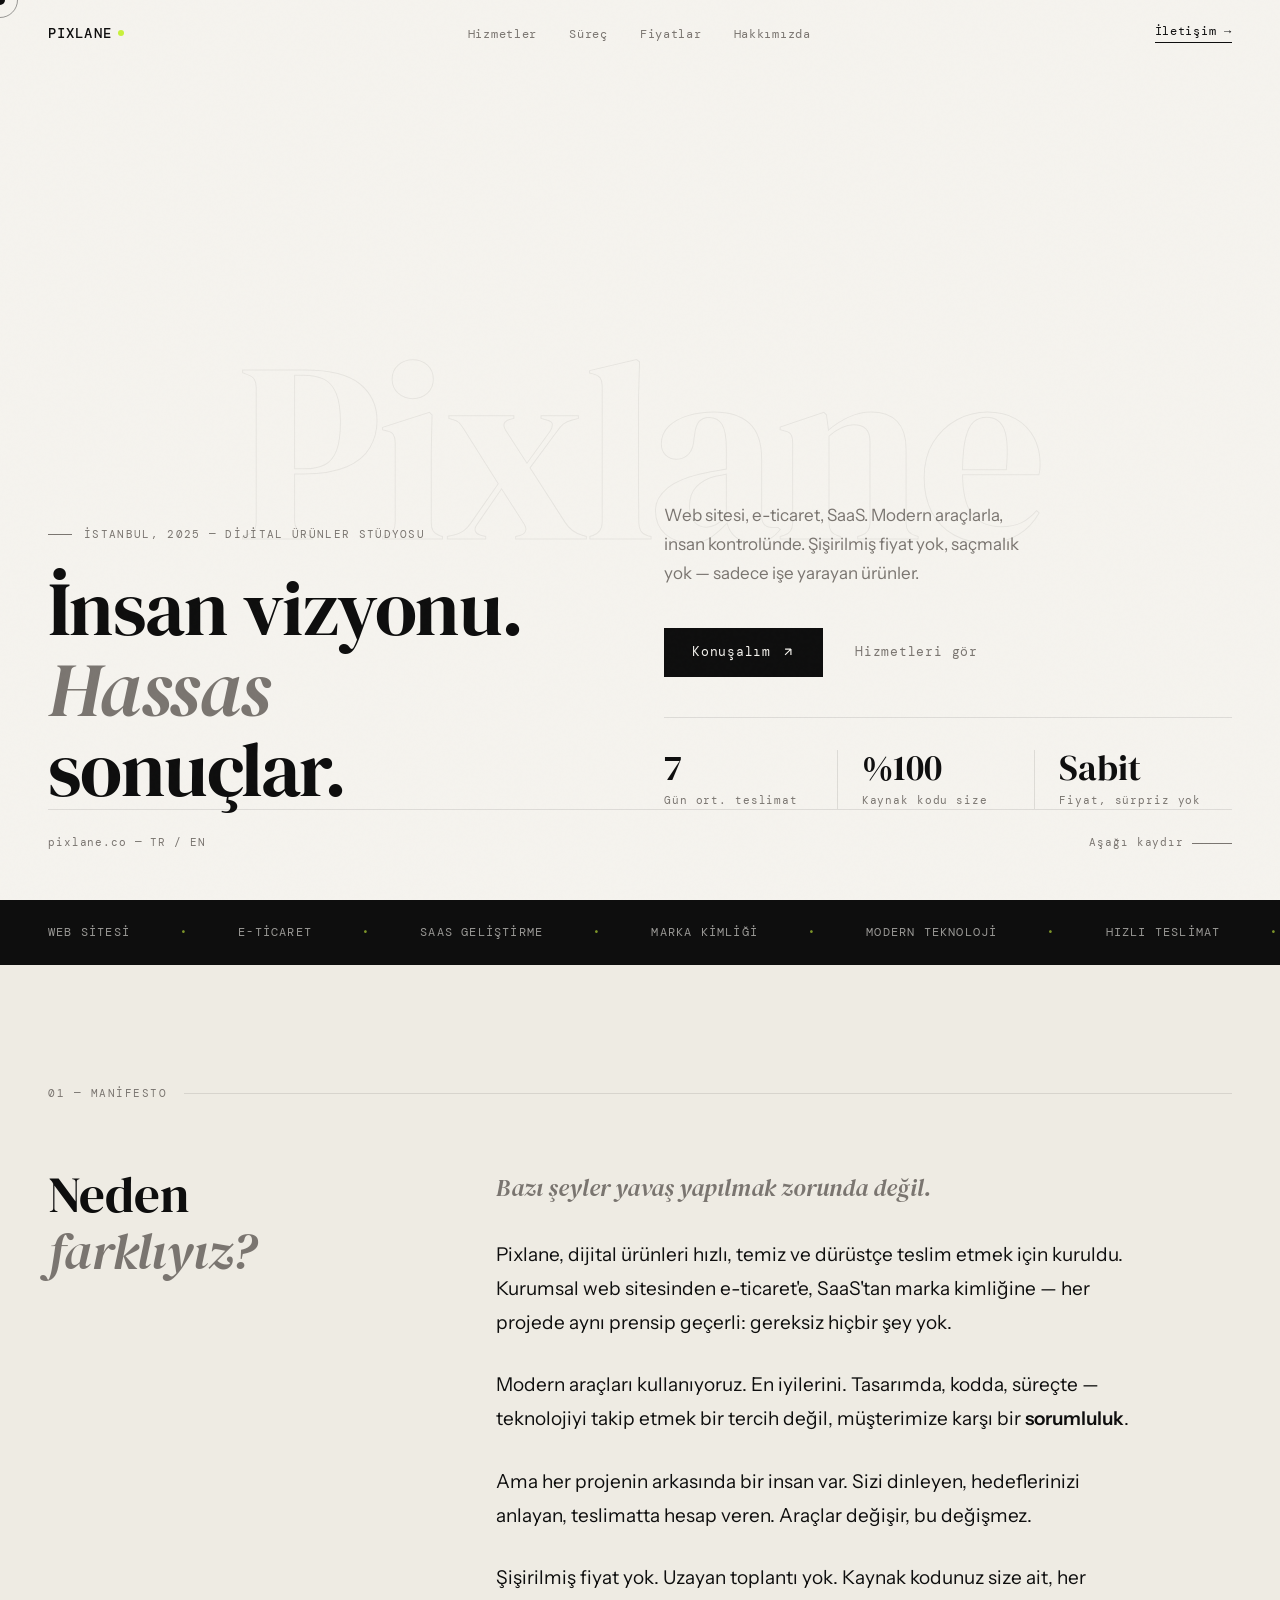
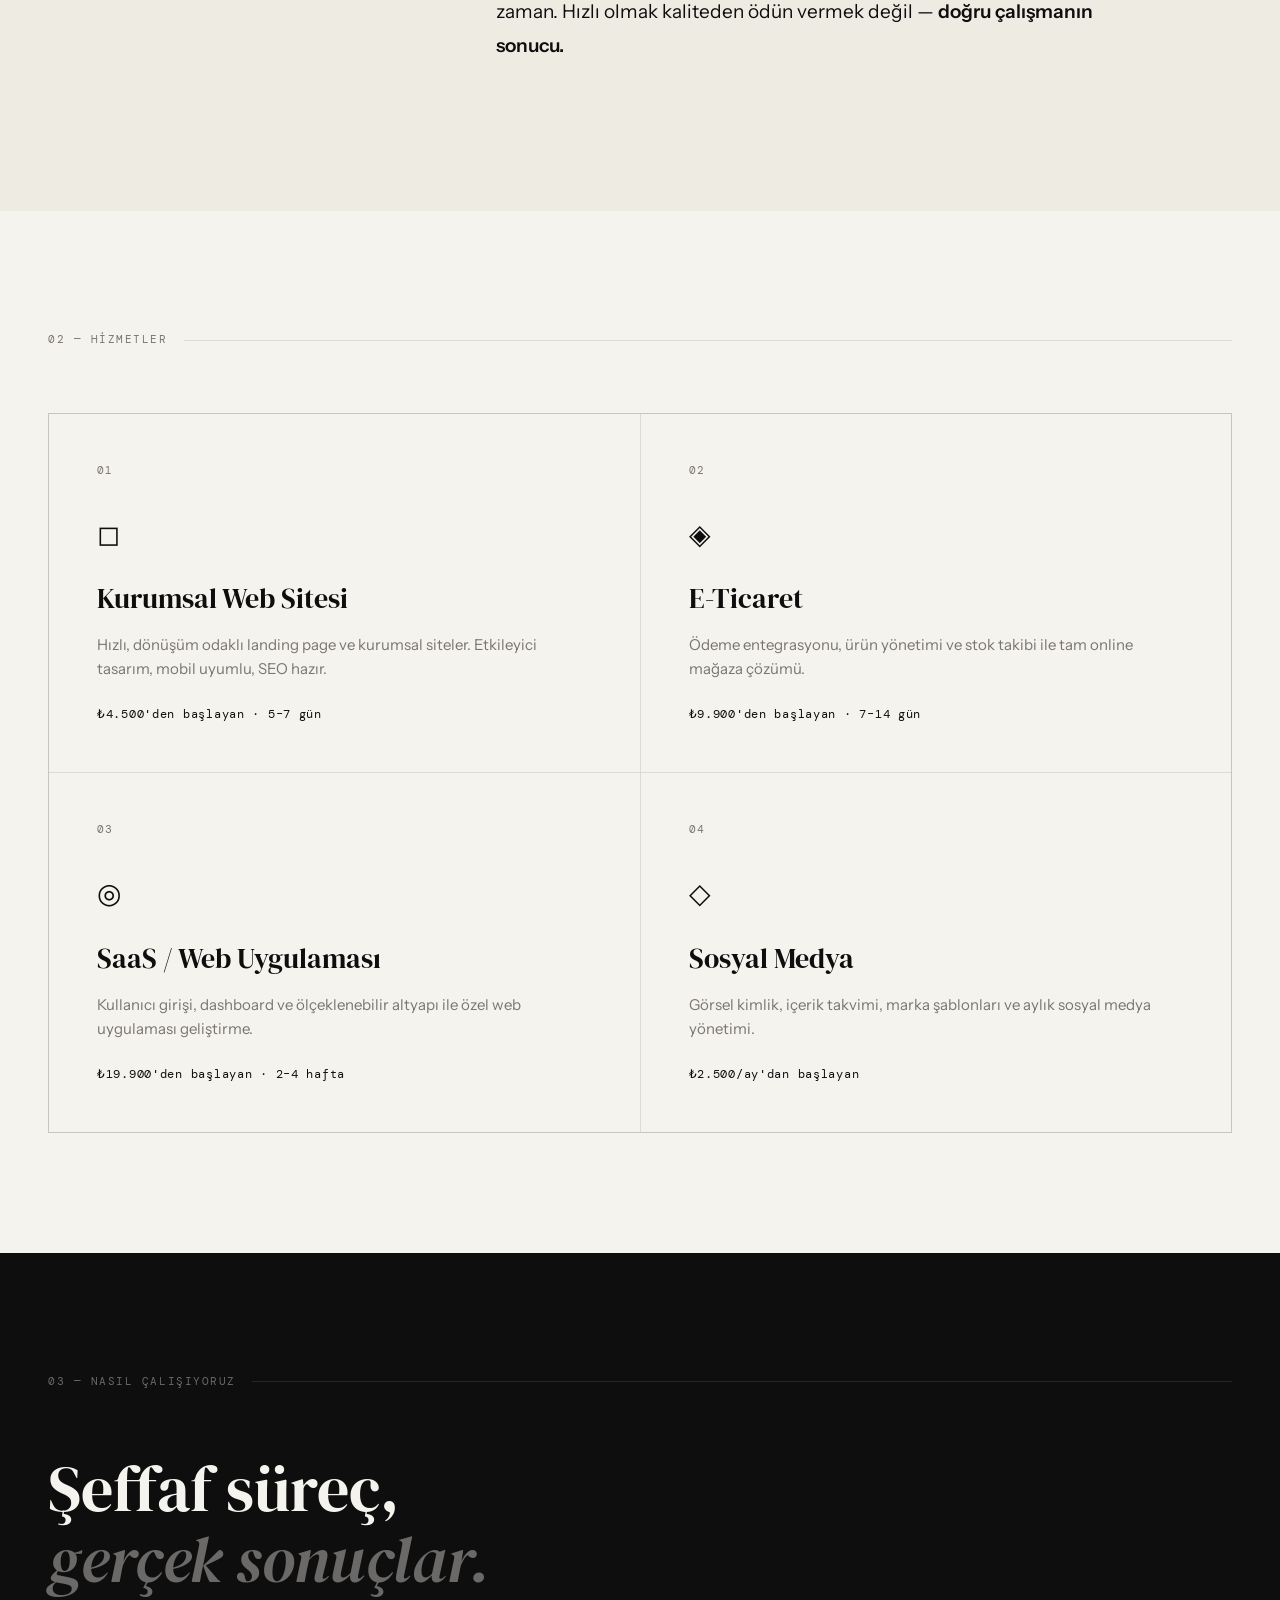
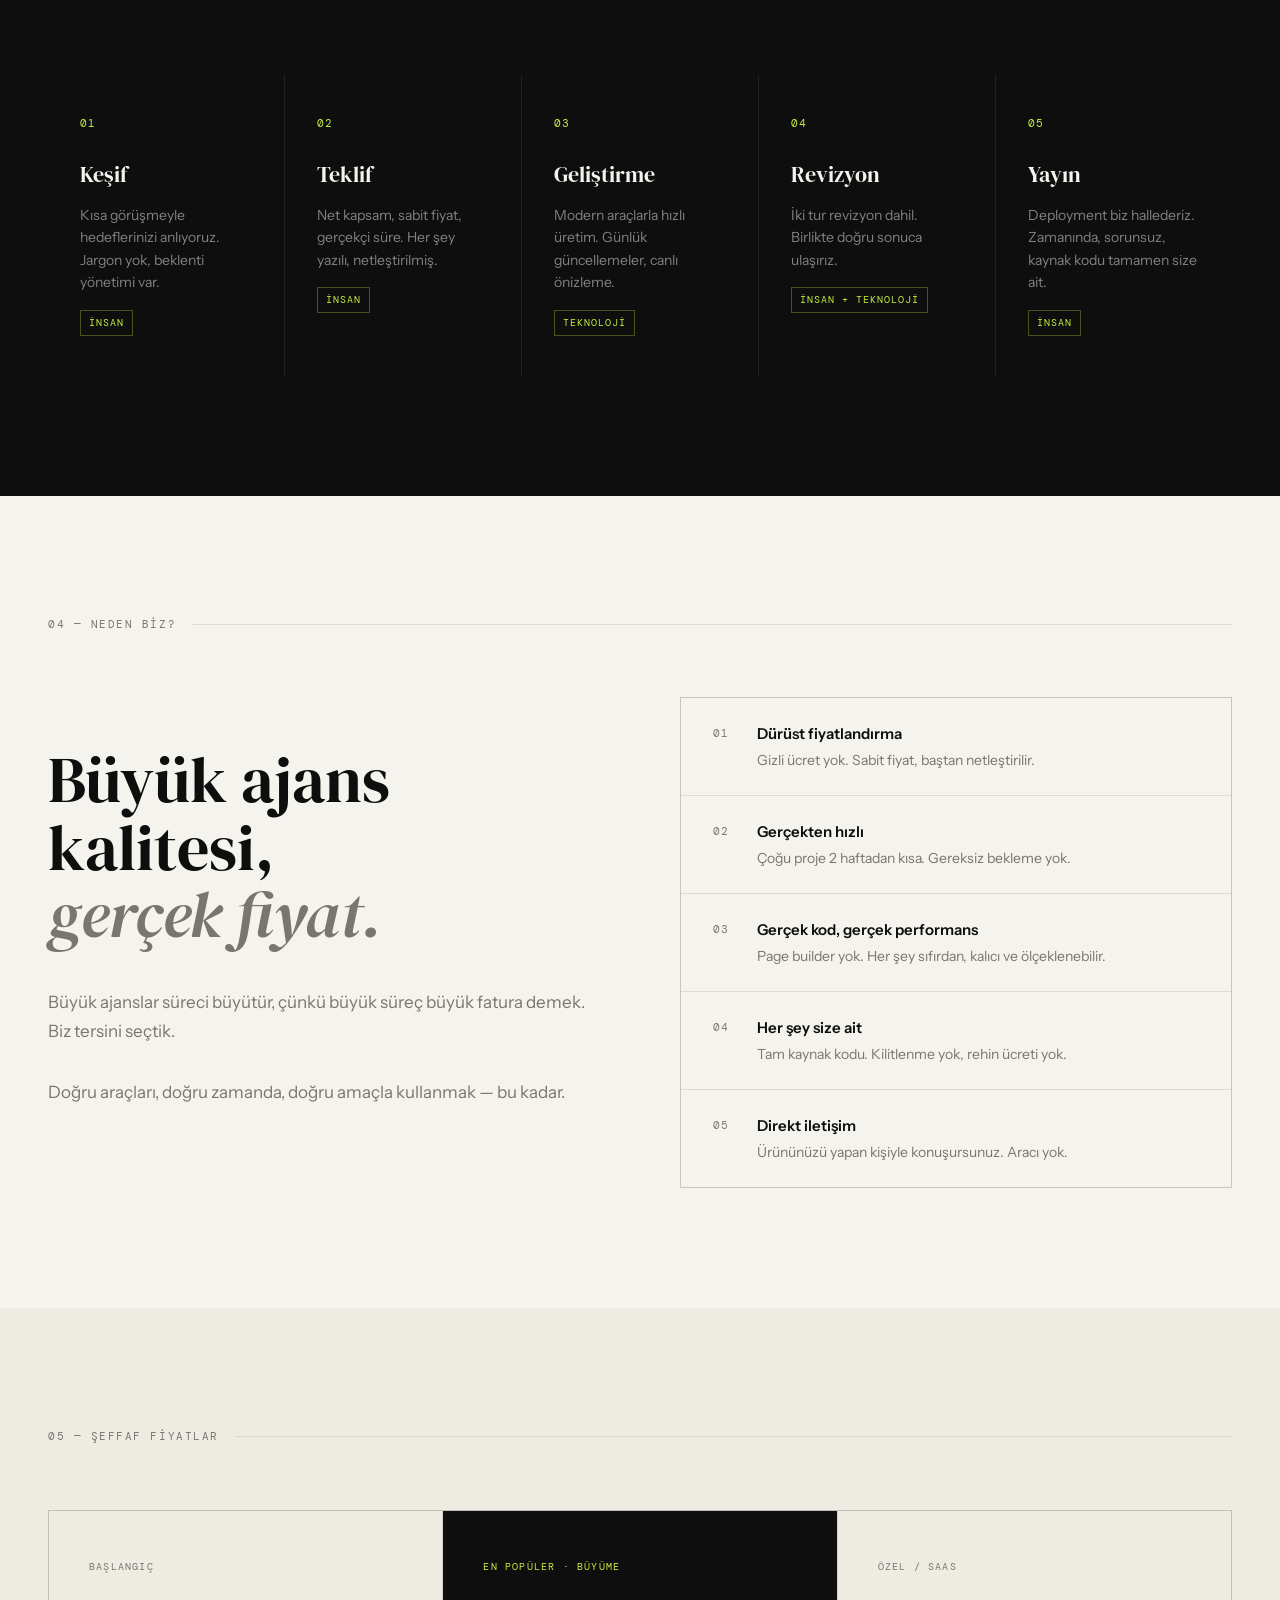
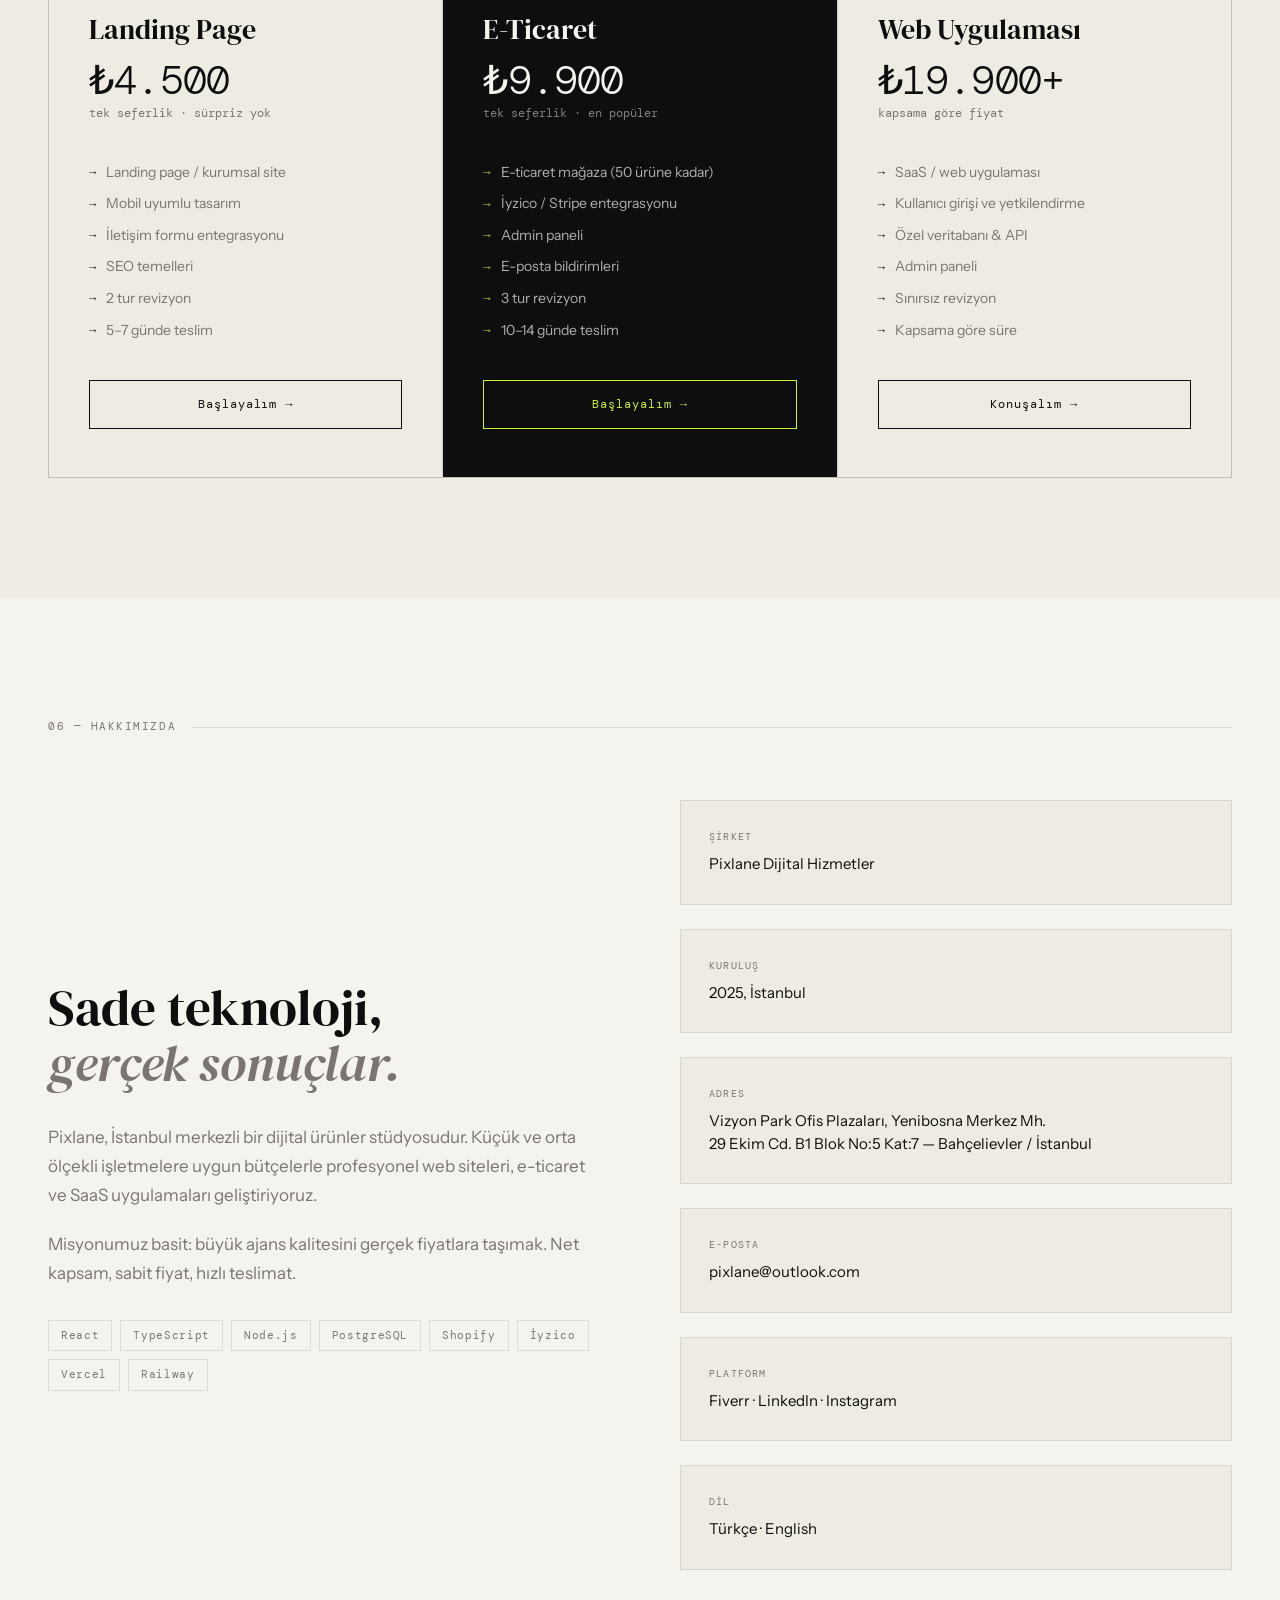
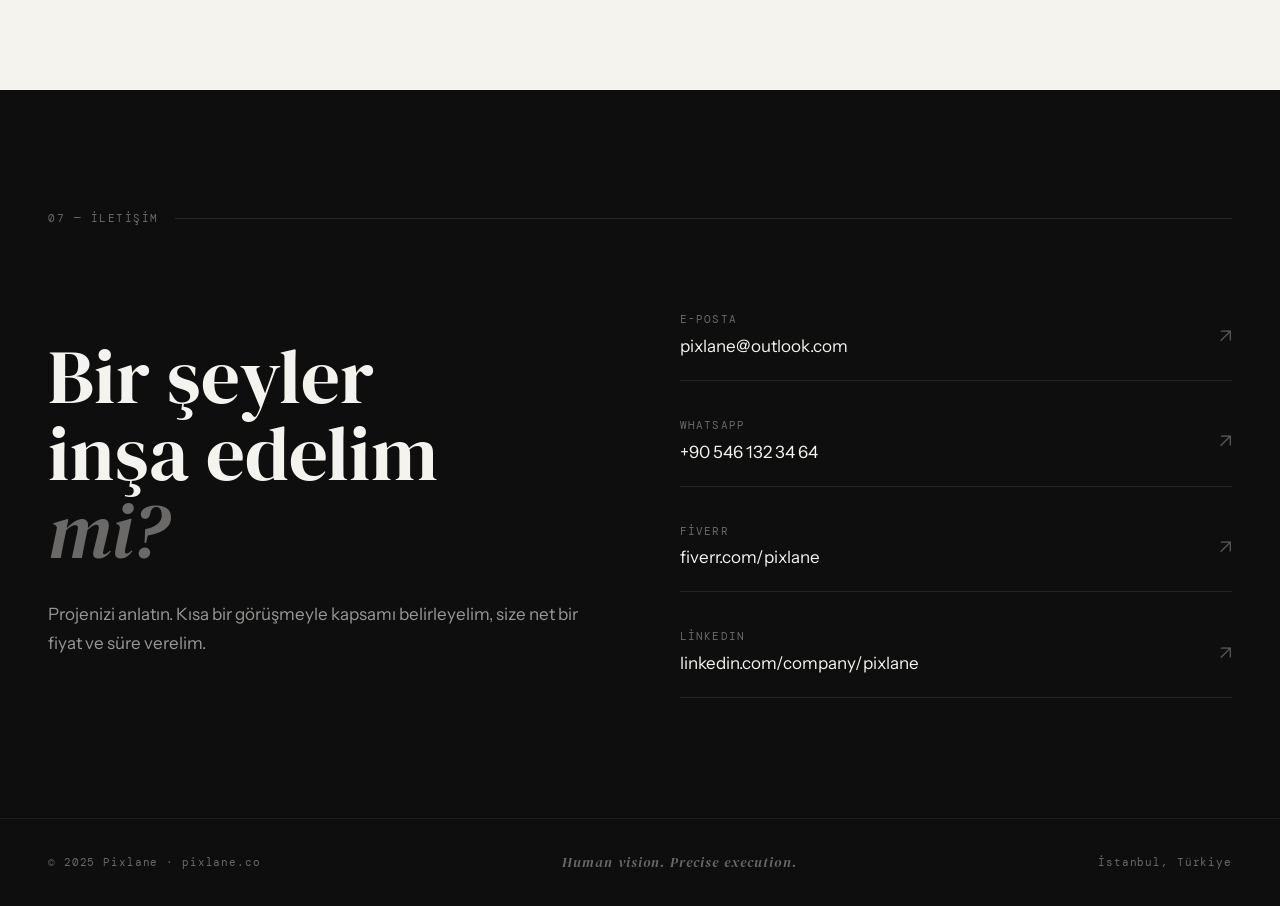
==== commit 39742581: "Rename pixlane_clean.html to index.html" ====
--- a/index.html
+++ b/index.html
@@ -3,876 +3,164 @@
 <head>
 <meta charset="UTF-8">
 <meta name="viewport" content="width=device-width, initial-scale=1.0">
-<title>Pixlane — Human Vision. Precise Execution.</title>
+<title>Pixlane — Dijital Ürünler Stüdyosu</title>
 <meta name="description" content="Dijital ürünler stüdyosu. Web sitesi, e-ticaret, SaaS. Hızlı, temiz, dürüst.">
 <meta name="color-scheme" content="light">
-<meta name="supported-color-schemes" content="light">
 <link rel="preconnect" href="https://fonts.googleapis.com">
 <link href="https://fonts.googleapis.com/css2?family=DM+Serif+Display:ital@0;1&family=DM+Mono:wght@300;400;500&family=Instrument+Sans:wght@400;500;600&display=swap" rel="stylesheet">
 <style>
   :root { color-scheme: light only; }
   *, *::before, *::after { box-sizing: border-box; margin: 0; padding: 0; }
-
   :root {
-    --ink: #0e0e0e;
-    --paper: #f5f3ee;
-    --paper2: #eeebe3;
-    --accent: #c8f03c;
-    --accent2: #1a1a2e;
-    --muted: #7a7570;
-    --border: rgba(14,14,14,0.1);
-    --mono: 'DM Mono', monospace;
-    --serif: 'DM Serif Display', serif;
-    --sans: 'Instrument Sans', sans-serif;
+    --ink: #0e0e0e; --paper: #f5f3ee; --paper2: #eeebe3;
+    --accent: #c8f03c; --muted: #7a7570; --border: rgba(14,14,14,0.1);
+    --mono: 'DM Mono', monospace; --serif: 'DM Serif Display', serif; --sans: 'Instrument Sans', sans-serif;
   }
-
   html { scroll-behavior: smooth; }
-
-  body {
-    background: var(--paper);
-    color: var(--ink);
-    font-family: var(--sans);
-    font-size: 16px;
-    line-height: 1.6;
-    overflow-x: hidden;
-    cursor: none;
-  }
-
-  /* Custom cursor */
-  .cursor {
-    width: 10px; height: 10px;
-    background: var(--ink);
-    border-radius: 50%;
-    position: fixed;
-    pointer-events: none;
-    z-index: 9999;
-    transition: transform 0.15s ease, background 0.2s;
-    transform: translate(-50%, -50%);
-  }
-  .cursor-ring {
-    width: 36px; height: 36px;
-    border: 1px solid var(--ink);
-    border-radius: 50%;
-    position: fixed;
-    pointer-events: none;
-    z-index: 9998;
-    transition: transform 0.4s cubic-bezier(0.23,1,0.32,1), opacity 0.3s;
-    transform: translate(-50%, -50%);
-    opacity: 0.4;
-  }
-  body:hover .cursor { opacity: 1; }
-
-  /* Noise overlay */
-  body::before {
-    content: '';
-    position: fixed;
-    inset: 0;
-    background-image: url("data:image/svg+xml,%3Csvg viewBox='0 0 256 256' xmlns='http://www.w3.org/2000/svg'%3E%3Cfilter id='noise'%3E%3CfeTurbulence type='fractalNoise' baseFrequency='0.9' numOctaves='4' stitchTiles='stitch'/%3E%3C/filter%3E%3Crect width='100%25' height='100%25' filter='url(%23noise)' opacity='0.03'/%3E%3C/svg%3E");
-    pointer-events: none;
-    z-index: 1000;
-    opacity: 0.4;
-  }
-
-  /* NAV */
-  nav {
-    position: fixed;
-    top: 0; left: 0; right: 0;
-    z-index: 100;
-    padding: 20px 48px;
-    display: flex;
-    align-items: center;
-    justify-content: space-between;
-    mix-blend-mode: multiply;
-  }
-
-  .nav-logo {
-    font-family: var(--mono);
-    font-size: 14px;
-    font-weight: 500;
-    letter-spacing: 0.08em;
-    text-decoration: none;
-    color: var(--ink);
-  }
-  .nav-logo span {
-    display: inline-block;
-    width: 7px; height: 7px;
-    background: var(--accent);
-    border-radius: 50%;
-    margin-left: 4px;
-    vertical-align: middle;
-    position: relative;
-    top: -1px;
-  }
-
-  .nav-links {
-    display: flex;
-    gap: 32px;
-    list-style: none;
-  }
-  .nav-links a {
-    font-family: var(--mono);
-    font-size: 12px;
-    letter-spacing: 0.06em;
-    color: var(--muted);
-    text-decoration: none;
-    transition: color 0.2s;
-  }
-  .nav-links a:hover { color: var(--ink); }
-
-  .nav-cta {
-    font-family: var(--mono);
-    font-size: 12px;
-    letter-spacing: 0.06em;
-    color: var(--ink);
-    text-decoration: none;
-    border-bottom: 1px solid var(--ink);
-    padding-bottom: 1px;
-    transition: opacity 0.2s;
-  }
-  .nav-cta:hover { opacity: 0.5; }
-
-  /* HERO */
-  .hero {
-    min-height: 100vh;
-    display: grid;
-    grid-template-rows: 1fr auto;
-    padding: 0 48px;
-    padding-top: 120px;
-    padding-bottom: 48px;
-    position: relative;
-    overflow: hidden;
-  }
-
-  .hero-bg-text {
-    position: absolute;
-    top: 50%;
-    left: 50%;
-    transform: translate(-50%, -50%);
-    font-family: var(--serif);
-    font-size: clamp(120px, 20vw, 280px);
-    color: transparent;
-    -webkit-text-stroke: 1px rgba(14,14,14,0.06);
-    white-space: nowrap;
-    pointer-events: none;
-    user-select: none;
-    letter-spacing: -0.02em;
-  }
-
-  .hero-content {
-    display: grid;
-    grid-template-columns: 1fr 1fr;
-    align-items: end;
-    gap: 48px;
-    padding-top: 80px;
-  }
-
-  .hero-label {
-    font-family: var(--mono);
-    font-size: 11px;
-    letter-spacing: 0.12em;
-    color: var(--muted);
-    text-transform: uppercase;
-    margin-bottom: 24px;
-    display: flex;
-    align-items: center;
-    gap: 12px;
-  }
-  .hero-label::before {
-    content: '';
-    display: block;
-    width: 24px;
-    height: 1px;
-    background: var(--muted);
-  }
-
-  .hero-title {
-    font-family: var(--serif);
-    font-size: clamp(48px, 6vw, 88px);
-    line-height: 1.05;
-    letter-spacing: -0.02em;
-    font-weight: 400;
-  }
-  .hero-title em {
-    font-style: italic;
-    color: var(--muted);
-  }
-
-  .hero-right {
-    display: flex;
-    flex-direction: column;
-    justify-content: flex-end;
-    gap: 40px;
-  }
-
-  .hero-desc {
-    font-size: 17px;
-    color: var(--muted);
-    line-height: 1.7;
-    max-width: 380px;
-  }
-
-  .hero-actions {
-    display: flex;
-    align-items: center;
-    gap: 32px;
-  }
-
-  .btn-primary {
-    display: inline-flex;
-    align-items: center;
-    gap: 10px;
-    background: var(--ink);
-    color: var(--paper);
-    font-family: var(--mono);
-    font-size: 13px;
-    letter-spacing: 0.06em;
-    padding: 14px 28px;
-    text-decoration: none;
-    transition: transform 0.2s, background 0.2s;
-    border: none;
-    cursor: none;
-  }
-  .btn-primary:hover {
-    background: var(--accent);
-    color: var(--ink);
-    transform: translateY(-2px);
-  }
-  .btn-primary svg { transition: transform 0.2s; }
-  .btn-primary:hover svg { transform: translate(3px, -3px); }
-
-  .btn-ghost {
-    font-family: var(--mono);
-    font-size: 13px;
-    letter-spacing: 0.06em;
-    color: var(--muted);
-    text-decoration: none;
-    border-bottom: 1px solid transparent;
-    transition: color 0.2s, border-color 0.2s;
-    cursor: none;
-  }
-  .btn-ghost:hover {
-    color: var(--ink);
-    border-color: var(--ink);
-  }
-
-  .hero-stats {
-    display: flex;
-    gap: 0;
-    border-top: 1px solid var(--border);
-    padding-top: 32px;
-  }
-  .stat {
-    flex: 1;
-    padding-right: 24px;
-    border-right: 1px solid var(--border);
-    margin-right: 24px;
-  }
-  .stat:last-child { border-right: none; margin-right: 0; }
-  .stat-num {
-    font-family: var(--serif);
-    font-size: 36px;
-    line-height: 1;
-    margin-bottom: 6px;
-  }
-  .stat-label {
-    font-family: var(--mono);
-    font-size: 11px;
-    color: var(--muted);
-    letter-spacing: 0.08em;
-  }
-
-  .hero-bottom {
-    display: flex;
-    justify-content: space-between;
-    align-items: flex-end;
-    border-top: 1px solid var(--border);
-    padding-top: 24px;
-  }
-  .hero-bottom-left {
-    font-family: var(--mono);
-    font-size: 11px;
-    color: var(--muted);
-    letter-spacing: 0.08em;
-  }
-  .scroll-hint {
-    display: flex;
-    align-items: center;
-    gap: 8px;
-    font-family: var(--mono);
-    font-size: 11px;
-    color: var(--muted);
-    letter-spacing: 0.08em;
-  }
-  .scroll-line {
-    width: 40px;
-    height: 1px;
-    background: var(--muted);
-    transform-origin: left;
-    animation: scrollLine 2s ease-in-out infinite;
-  }
-  @keyframes scrollLine {
-    0%, 100% { transform: scaleX(1); opacity: 1; }
-    50% { transform: scaleX(0.3); opacity: 0.3; }
-  }
-
-  /* MARQUEE */
-  .marquee-section {
-    background: var(--ink);
-    color: var(--paper);
-    padding: 18px 0;
-    overflow: hidden;
-    border-top: 1px solid rgba(255,255,255,0.05);
-  }
-  .marquee-track {
-    display: flex;
-    gap: 0;
-    animation: marquee 20s linear infinite;
-    width: max-content;
-  }
-  .marquee-item {
-    font-family: var(--mono);
-    font-size: 12px;
-    letter-spacing: 0.1em;
-    text-transform: uppercase;
-    white-space: nowrap;
-    padding: 0 48px;
-    opacity: 0.6;
-    display: flex;
-    align-items: center;
-    gap: 48px;
-  }
-  .marquee-item span {
-    color: var(--accent);
-    font-size: 18px;
-    opacity: 1;
-  }
-  @keyframes marquee {
-    from { transform: translateX(0); }
-    to { transform: translateX(-50%); }
-  }
-
-  /* SECTION BASE */
-  section {
-    padding: 120px 48px;
-  }
-
-  .section-label {
-    font-family: var(--mono);
-    font-size: 11px;
-    letter-spacing: 0.14em;
-    color: var(--muted);
-    text-transform: uppercase;
-    margin-bottom: 64px;
-    display: flex;
-    align-items: center;
-    gap: 16px;
-  }
-  .section-label::after {
-    content: '';
-    flex: 1;
-    height: 1px;
-    background: var(--border);
-  }
-
-  /* MANIFESTO */
-  .manifesto {
-    background: var(--paper2);
-  }
-  .manifesto-grid {
-    display: grid;
-    grid-template-columns: 1fr 2fr;
-    gap: 80px;
-    align-items: start;
-  }
-  .manifesto-left h2 {
-    font-family: var(--serif);
-    font-size: clamp(36px, 4vw, 54px);
-    line-height: 1.1;
-    font-weight: 400;
-    position: sticky;
-    top: 120px;
-  }
-  .manifesto-left h2 em { font-style: italic; color: var(--muted); }
-
-  .manifesto-text p {
-    font-size: 19px;
-    line-height: 1.8;
-    color: var(--ink);
-    margin-bottom: 28px;
-    max-width: 640px;
-  }
-  .manifesto-text p:first-child {
-    font-family: var(--serif);
-    font-size: 24px;
-    font-style: italic;
-    color: var(--muted);
-  }
-  .manifesto-text strong { font-weight: 600; }
-
-  /* SERVICES */
-  .services-grid {
-    display: grid;
-    grid-template-columns: repeat(2, 1fr);
-    gap: 1px;
-    background: var(--border);
-    border: 1px solid var(--border);
-  }
-  .service-card {
-    background: var(--paper);
-    padding: 48px;
-    transition: background 0.3s;
-    position: relative;
-    overflow: hidden;
-  }
-  .service-card::after {
-    content: '';
-    position: absolute;
-    bottom: 0; left: 0;
-    width: 100%;
-    height: 2px;
-    background: var(--accent);
-    transform: scaleX(0);
-    transform-origin: left;
-    transition: transform 0.3s ease;
-  }
-  .service-card:hover::after { transform: scaleX(1); }
-  .service-card:hover { background: var(--paper2); }
-
-  .service-num {
-    font-family: var(--mono);
-    font-size: 11px;
-    color: var(--muted);
-    letter-spacing: 0.1em;
-    margin-bottom: 32px;
-  }
-  .service-icon {
-    font-size: 28px;
-    margin-bottom: 20px;
-    display: block;
-  }
-  .service-card h3 {
-    font-family: var(--serif);
-    font-size: 28px;
-    font-weight: 400;
-    margin-bottom: 12px;
-  }
-  .service-card p {
-    color: var(--muted);
-    font-size: 15px;
-    line-height: 1.6;
-    margin-bottom: 24px;
-  }
-  .service-price {
-    font-family: var(--mono);
-    font-size: 12px;
-    letter-spacing: 0.06em;
-    color: var(--ink);
-  }
-
-  /* PROCESS */
-  .process { background: var(--ink); color: var(--paper); }
-  .process .section-label { color: rgba(245,243,238,0.4); }
-  .process .section-label::after { background: rgba(245,243,238,0.1); }
-
-  .process-title {
-    font-family: var(--serif);
-    font-size: clamp(36px, 5vw, 64px);
-    font-weight: 400;
-    margin-bottom: 80px;
-    max-width: 600px;
-    line-height: 1.1;
-  }
-  .process-title em { font-style: italic; color: rgba(245,243,238,0.4); }
-
-  .process-steps {
-    display: grid;
-    grid-template-columns: repeat(5, 1fr);
-    gap: 1px;
-    background: rgba(245,243,238,0.08);
-  }
-  .process-step {
-    background: var(--ink);
-    padding: 40px 32px;
-    transition: background 0.3s;
-  }
-  .process-step:hover { background: #1a1a1a; }
-
-  .step-num {
-    font-family: var(--mono);
-    font-size: 11px;
-    color: var(--accent);
-    letter-spacing: 0.1em;
-    margin-bottom: 24px;
-    display: block;
-  }
-  .process-step h3 {
-    font-family: var(--serif);
-    font-size: 22px;
-    font-weight: 400;
-    margin-bottom: 12px;
-    color: var(--paper);
-  }
-  .process-step p {
-    font-size: 14px;
-    color: rgba(245,243,238,0.5);
-    line-height: 1.6;
-  }
-  .step-tag {
-    display: inline-block;
-    font-family: var(--mono);
-    font-size: 10px;
-    letter-spacing: 0.1em;
-    padding: 4px 8px;
-    margin-top: 16px;
-    border: 1px solid rgba(200,240,60,0.3);
-    color: var(--accent);
-  }
-
-  /* WHY */
-  .why-grid {
-    display: grid;
-    grid-template-columns: 1fr 1fr;
-    gap: 80px;
-    align-items: center;
-  }
-  .why-left h2 {
-    font-family: var(--serif);
-    font-size: clamp(40px, 5vw, 64px);
-    font-weight: 400;
-    line-height: 1.05;
-    margin-bottom: 40px;
-  }
-  .why-left h2 em { font-style: italic; color: var(--muted); }
-  .why-left p {
-    font-size: 17px;
-    color: var(--muted);
-    line-height: 1.7;
-    margin-bottom: 32px;
-  }
-
-  .why-list {
-    list-style: none;
-    display: flex;
-    flex-direction: column;
-    gap: 1px;
-    background: var(--border);
-    border: 1px solid var(--border);
-  }
-  .why-item {
-    background: var(--paper);
-    padding: 24px 32px;
-    display: flex;
-    align-items: flex-start;
-    gap: 20px;
-    transition: background 0.2s;
-  }
-  .why-item:hover { background: var(--paper2); }
-  .why-item-num {
-    font-family: var(--mono);
-    font-size: 11px;
-    color: var(--muted);
-    letter-spacing: 0.08em;
-    min-width: 24px;
-    padding-top: 3px;
-  }
-  .why-item-text h4 {
-    font-size: 15px;
-    font-weight: 600;
-    margin-bottom: 4px;
-  }
-  .why-item-text p {
-    font-size: 14px;
-    color: var(--muted);
-    line-height: 1.5;
-  }
-
-  /* PRICING */
-  .pricing { background: var(--paper2); }
-  .pricing-grid {
-    display: grid;
-    grid-template-columns: repeat(3, 1fr);
-    gap: 1px;
-    background: var(--border);
-    border: 1px solid var(--border);
-  }
-  .pricing-card {
-    background: var(--paper2);
-    padding: 48px 40px;
-    position: relative;
-    transition: background 0.3s;
-  }
-  .pricing-card:hover { background: var(--paper); }
-  .pricing-card.featured {
-    background: var(--ink);
-    color: var(--paper);
-  }
-  .pricing-card.featured:hover { background: #1a1a1a; }
-
-  .pricing-tag {
-    font-family: var(--mono);
-    font-size: 10px;
-    letter-spacing: 0.12em;
-    text-transform: uppercase;
-    color: var(--muted);
-    margin-bottom: 32px;
-    display: block;
-  }
-  .pricing-card.featured .pricing-tag { color: var(--accent); }
-
-  .pricing-name {
-    font-family: var(--serif);
-    font-size: 28px;
-    font-weight: 400;
-    margin-bottom: 8px;
-  }
-  .pricing-price {
-    font-family: var(--mono);
-    font-size: 40px;
-    font-weight: 300;
-    letter-spacing: -0.02em;
-    margin-bottom: 4px;
-    line-height: 1;
-  }
-  .pricing-period {
-    font-family: var(--mono);
-    font-size: 12px;
-    color: var(--muted);
-    margin-bottom: 40px;
-  }
-  .pricing-card.featured .pricing-period { color: rgba(245,243,238,0.5); }
-
-  .pricing-features {
-    list-style: none;
-    display: flex;
-    flex-direction: column;
-    gap: 12px;
-    margin-bottom: 40px;
-  }
-  .pricing-features li {
-    font-size: 14px;
-    color: var(--muted);
-    display: flex;
-    align-items: center;
-    gap: 10px;
-    line-height: 1.4;
-  }
-  .pricing-card.featured .pricing-features li { color: rgba(245,243,238,0.7); }
-  .pricing-features li::before {
-    content: '→';
-    font-family: var(--mono);
-    font-size: 12px;
-    color: var(--ink);
-    flex-shrink: 0;
-  }
-  .pricing-card.featured .pricing-features li::before { color: var(--accent); }
-
-  .pricing-btn {
-    display: block;
-    text-align: center;
-    padding: 14px 24px;
-    font-family: var(--mono);
-    font-size: 12px;
-    letter-spacing: 0.08em;
-    text-decoration: none;
-    border: 1px solid var(--ink);
-    color: var(--ink);
-    transition: all 0.2s;
-    cursor: none;
-  }
-  .pricing-btn:hover {
-    background: var(--ink);
-    color: var(--paper);
-  }
-  .pricing-card.featured .pricing-btn {
-    border-color: var(--accent);
-    color: var(--accent);
-    background: transparent;
-  }
-  .pricing-card.featured .pricing-btn:hover {
-    background: var(--accent);
-    color: var(--ink);
-  }
-
-  /* ABOUT */
-  .about-grid {
-    display: grid;
-    grid-template-columns: 1fr 1fr;
-    gap: 80px;
-    align-items: center;
-  }
-  .about-left h2 {
-    font-family: var(--serif);
-    font-size: clamp(36px, 4vw, 56px);
-    font-weight: 400;
-    line-height: 1.1;
-    margin-bottom: 32px;
-  }
-  .about-left h2 em { font-style: italic; color: var(--muted); }
-  .about-left p {
-    font-size: 17px;
-    color: var(--muted);
-    line-height: 1.7;
-    margin-bottom: 20px;
-  }
-  .about-right {
-    display: flex;
-    flex-direction: column;
-    gap: 24px;
-  }
-  .about-detail {
-    padding: 28px;
-    border: 1px solid var(--border);
-    background: var(--paper2);
-  }
-  .about-detail-label {
-    font-family: var(--mono);
-    font-size: 10px;
-    letter-spacing: 0.12em;
-    color: var(--muted);
-    text-transform: uppercase;
-    margin-bottom: 8px;
-  }
-  .about-detail-value {
-    font-size: 15px;
-    color: var(--ink);
-    line-height: 1.5;
-  }
-
-  .tech-stack {
-    display: flex;
-    flex-wrap: wrap;
-    gap: 8px;
-    margin-top: 32px;
-  }
-  .tech-tag {
-    font-family: var(--mono);
-    font-size: 11px;
-    letter-spacing: 0.06em;
-    padding: 6px 12px;
-    border: 1px solid var(--border);
-    color: var(--muted);
-    transition: all 0.2s;
-  }
-  .tech-tag:hover {
-    border-color: var(--ink);
-    color: var(--ink);
-  }
-
-  /* CONTACT */
-  .contact { background: var(--ink); color: var(--paper); }
-  .contact .section-label { color: rgba(245,243,238,0.4); }
-  .contact .section-label::after { background: rgba(245,243,238,0.1); }
-
-  .contact-inner {
-    display: grid;
-    grid-template-columns: 1fr 1fr;
-    gap: 80px;
-    align-items: end;
-  }
-  .contact-left h2 {
-    font-family: var(--serif);
-    font-size: clamp(40px, 6vw, 80px);
-    font-weight: 400;
-    line-height: 1.0;
-    margin-bottom: 32px;
-  }
-  .contact-left h2 em { font-style: italic; color: rgba(245,243,238,0.4); }
-  .contact-left p {
-    font-size: 17px;
-    color: rgba(245,243,238,0.6);
-    line-height: 1.7;
-    margin-bottom: 40px;
-  }
-  .contact-links {
-    display: flex;
-    flex-direction: column;
-    gap: 16px;
-  }
-  .contact-link {
-    display: flex;
-    align-items: center;
-    justify-content: space-between;
-    padding: 20px 0;
-    border-bottom: 1px solid rgba(245,243,238,0.1);
-    text-decoration: none;
-    color: var(--paper);
-    transition: padding-left 0.3s;
-  }
-  .contact-link:hover { padding-left: 8px; }
-  .contact-link-label {
-    font-family: var(--mono);
-    font-size: 11px;
-    letter-spacing: 0.1em;
-    color: rgba(245,243,238,0.4);
-    text-transform: uppercase;
-    margin-bottom: 4px;
-  }
-  .contact-link-value {
-    font-size: 17px;
-  }
-  .contact-link-arrow {
-    font-size: 20px;
-    opacity: 0.3;
-    transition: opacity 0.2s, transform 0.2s;
-  }
-  .contact-link:hover .contact-link-arrow {
-    opacity: 1;
-    transform: translate(4px, -4px);
-  }
-
-  /* FOOTER */
-  footer {
-    background: var(--ink);
-    color: rgba(245,243,238,0.4);
-    padding: 32px 48px;
-    display: flex;
-    justify-content: space-between;
-    align-items: center;
-    border-top: 1px solid rgba(245,243,238,0.08);
-  }
-  footer span {
-    font-family: var(--mono);
-    font-size: 11px;
-    letter-spacing: 0.08em;
-  }
-  .footer-tagline {
-    font-family: var(--serif);
-    font-style: italic;
-    font-size: 14px;
-  }
-
-  /* ANIMATIONS */
-  .fade-up {
-    opacity: 0;
-    transform: translateY(24px);
-    transition: opacity 0.7s ease, transform 0.7s ease;
-  }
-  .fade-up.visible {
-    opacity: 1;
-    transform: translateY(0);
-  }
-  .fade-up-delay-1 { transition-delay: 0.1s; }
-  .fade-up-delay-2 { transition-delay: 0.2s; }
-  .fade-up-delay-3 { transition-delay: 0.3s; }
-
-  /* MOBILE */
-  @media (max-width: 900px) {
-    nav { padding: 20px 24px; }
-    .nav-links { display: none; }
-    section { padding: 80px 24px; }
-    .hero { padding: 100px 24px 40px; }
-    .hero-content { grid-template-columns: 1fr; }
-    .manifesto-grid { grid-template-columns: 1fr; }
-    .services-grid { grid-template-columns: 1fr; }
-    .process-steps { grid-template-columns: repeat(2, 1fr); }
-    .why-grid { grid-template-columns: 1fr; }
-    .pricing-grid { grid-template-columns: 1fr; }
-    .about-grid { grid-template-columns: 1fr; }
-    .contact-inner { grid-template-columns: 1fr; }
-    footer { flex-direction: column; gap: 12px; text-align: center; }
-    .hero-bg-text { font-size: 80px; }
-    body { cursor: auto; }
-    .cursor, .cursor-ring { display: none; }
+  body { background: var(--paper); color: var(--ink); font-family: var(--sans); font-size: 16px; line-height: 1.6; overflow-x: hidden; cursor: none; }
+  body::before { content: ''; position: fixed; inset: 0; background-image: url("data:image/svg+xml,%3Csvg viewBox='0 0 256 256' xmlns='http://www.w3.org/2000/svg'%3E%3Cfilter id='noise'%3E%3CfeTurbulence type='fractalNoise' baseFrequency='0.9' numOctaves='4' stitchTiles='stitch'/%3E%3C/filter%3E%3Crect width='100%25' height='100%25' filter='url(%23noise)' opacity='0.03'/%3E%3C/svg%3E"); pointer-events: none; z-index: 1000; opacity: 0.4; }
+  .cursor { width:10px; height:10px; background:var(--ink); border-radius:50%; position:fixed; pointer-events:none; z-index:9999; transform:translate(-50%,-50%); transition:transform .15s,background .2s; }
+  .cursor-ring { width:36px; height:36px; border:1px solid var(--ink); border-radius:50%; position:fixed; pointer-events:none; z-index:9998; transform:translate(-50%,-50%); opacity:.4; transition:opacity .3s; }
+  nav { position:fixed; top:0; left:0; right:0; z-index:100; padding:20px 48px; display:flex; align-items:center; justify-content:space-between; }
+  .nav-logo { font-family:var(--mono); font-size:14px; font-weight:500; letter-spacing:.08em; text-decoration:none; color:var(--ink); display:flex; align-items:center; gap:6px; }
+  .nav-dot { width:6px; height:6px; background:var(--accent); border-radius:50%; display:inline-block; }
+  .nav-links { display:flex; gap:32px; list-style:none; }
+  .nav-links a { font-family:var(--mono); font-size:12px; letter-spacing:.06em; color:var(--muted); text-decoration:none; transition:color .2s; }
+  .nav-links a:hover { color:var(--ink); }
+  .nav-cta { font-family:var(--mono); font-size:12px; letter-spacing:.06em; color:var(--ink); text-decoration:none; border-bottom:1px solid var(--ink); padding-bottom:1px; transition:opacity .2s; }
+  .nav-cta:hover { opacity:.5; }
+  .hero { min-height:100vh; display:grid; grid-template-rows:1fr auto; padding:120px 48px 48px; position:relative; overflow:hidden; }
+  .hero-bg-text { position:absolute; top:50%; left:50%; transform:translate(-50%,-50%); font-family:var(--serif); font-size:clamp(120px,20vw,280px); color:transparent; -webkit-text-stroke:1px rgba(14,14,14,0.06); white-space:nowrap; pointer-events:none; user-select:none; letter-spacing:-.02em; }
+  .hero-content { display:grid; grid-template-columns:1fr 1fr; align-items:end; gap:48px; padding-top:80px; }
+  .hero-label { font-family:var(--mono); font-size:11px; letter-spacing:.12em; color:var(--muted); text-transform:uppercase; margin-bottom:24px; display:flex; align-items:center; gap:12px; }
+  .hero-label::before { content:''; display:block; width:24px; height:1px; background:var(--muted); }
+  .hero-title { font-family:var(--serif); font-size:clamp(48px,6vw,88px); line-height:1.05; letter-spacing:-.02em; font-weight:400; }
+  .hero-title em { font-style:italic; color:var(--muted); }
+  .hero-right { display:flex; flex-direction:column; justify-content:flex-end; gap:40px; }
+  .hero-desc { font-size:17px; color:var(--muted); line-height:1.7; max-width:380px; }
+  .hero-actions { display:flex; align-items:center; gap:32px; }
+  .btn-primary { display:inline-flex; align-items:center; gap:10px; background:var(--ink); color:var(--paper); font-family:var(--mono); font-size:13px; letter-spacing:.06em; padding:14px 28px; text-decoration:none; transition:transform .2s,background .2s; border:none; cursor:none; }
+  .btn-primary:hover { background:var(--accent); color:var(--ink); transform:translateY(-2px); }
+  .btn-ghost { font-family:var(--mono); font-size:13px; letter-spacing:.06em; color:var(--muted); text-decoration:none; border-bottom:1px solid transparent; transition:color .2s,border-color .2s; cursor:none; }
+  .btn-ghost:hover { color:var(--ink); border-color:var(--ink); }
+  .hero-stats { display:flex; border-top:1px solid var(--border); padding-top:32px; }
+  .stat { flex:1; padding-right:24px; border-right:1px solid var(--border); margin-right:24px; }
+  .stat:last-child { border-right:none; margin-right:0; }
+  .stat-num { font-family:var(--serif); font-size:36px; line-height:1; margin-bottom:6px; }
+  .stat-label { font-family:var(--mono); font-size:11px; color:var(--muted); letter-spacing:.08em; }
+  .hero-bottom { display:flex; justify-content:space-between; align-items:flex-end; border-top:1px solid var(--border); padding-top:24px; }
+  .hero-bottom-left { font-family:var(--mono); font-size:11px; color:var(--muted); letter-spacing:.08em; }
+  .scroll-hint { display:flex; align-items:center; gap:8px; font-family:var(--mono); font-size:11px; color:var(--muted); letter-spacing:.08em; }
+  .scroll-line { width:40px; height:1px; background:var(--muted); transform-origin:left; animation:scrollLine 2s ease-in-out infinite; }
+  @keyframes scrollLine { 0%,100%{transform:scaleX(1);opacity:1} 50%{transform:scaleX(0.3);opacity:0.3} }
+  .marquee-section { background:var(--ink); color:var(--paper); padding:18px 0; overflow:hidden; }
+  .marquee-track { display:flex; animation:marquee 20s linear infinite; width:max-content; }
+  .marquee-item { font-family:var(--mono); font-size:12px; letter-spacing:.1em; text-transform:uppercase; white-space:nowrap; padding:0 48px; opacity:.6; display:flex; align-items:center; gap:48px; }
+  .marquee-item span { color:var(--accent); font-size:18px; opacity:1; }
+  @keyframes marquee { from{transform:translateX(0)} to{transform:translateX(-50%)} }
+  section { padding:120px 48px; }
+  .section-label { font-family:var(--mono); font-size:11px; letter-spacing:.14em; color:var(--muted); text-transform:uppercase; margin-bottom:64px; display:flex; align-items:center; gap:16px; }
+  .section-label::after { content:''; flex:1; height:1px; background:var(--border); }
+  .manifesto { background:var(--paper2); }
+  .manifesto-grid { display:grid; grid-template-columns:1fr 2fr; gap:80px; align-items:start; }
+  .manifesto-left h2 { font-family:var(--serif); font-size:clamp(36px,4vw,54px); line-height:1.1; font-weight:400; position:sticky; top:120px; }
+  .manifesto-left h2 em { font-style:italic; color:var(--muted); }
+  .manifesto-text p { font-size:19px; line-height:1.8; color:var(--ink); margin-bottom:28px; max-width:640px; }
+  .manifesto-text p:first-child { font-family:var(--serif); font-size:24px; font-style:italic; color:var(--muted); }
+  .manifesto-text strong { font-weight:600; }
+  .services-grid { display:grid; grid-template-columns:repeat(2,1fr); gap:1px; background:var(--border); border:1px solid var(--border); }
+  .service-card { background:var(--paper); padding:48px; transition:background .3s; position:relative; overflow:hidden; }
+  .service-card::after { content:''; position:absolute; bottom:0; left:0; width:100%; height:2px; background:var(--accent); transform:scaleX(0); transform-origin:left; transition:transform .3s ease; }
+  .service-card:hover::after { transform:scaleX(1); }
+  .service-card:hover { background:var(--paper2); }
+  .service-num { font-family:var(--mono); font-size:11px; color:var(--muted); letter-spacing:.1em; margin-bottom:32px; }
+  .service-icon { font-size:28px; margin-bottom:20px; display:block; }
+  .service-card h3 { font-family:var(--serif); font-size:28px; font-weight:400; margin-bottom:12px; }
+  .service-card p { color:var(--muted); font-size:15px; line-height:1.6; margin-bottom:24px; }
+  .service-price { font-family:var(--mono); font-size:12px; letter-spacing:.06em; color:var(--ink); }
+  .process { background:var(--ink); color:var(--paper); }
+  .process .section-label { color:rgba(245,243,238,.4); }
+  .process .section-label::after { background:rgba(245,243,238,.1); }
+  .process-title { font-family:var(--serif); font-size:clamp(36px,5vw,64px); font-weight:400; margin-bottom:80px; max-width:600px; line-height:1.1; }
+  .process-title em { font-style:italic; color:rgba(245,243,238,.4); }
+  .process-steps { display:grid; grid-template-columns:repeat(5,1fr); gap:1px; background:rgba(245,243,238,.08); }
+  .process-step { background:var(--ink); padding:40px 32px; transition:background .3s; }
+  .process-step:hover { background:#1a1a1a; }
+  .step-num { font-family:var(--mono); font-size:11px; color:var(--accent); letter-spacing:.1em; margin-bottom:24px; display:block; }
+  .process-step h3 { font-family:var(--serif); font-size:22px; font-weight:400; margin-bottom:12px; color:var(--paper); }
+  .process-step p { font-size:14px; color:rgba(245,243,238,.5); line-height:1.6; }
+  .step-tag { display:inline-block; font-family:var(--mono); font-size:10px; letter-spacing:.1em; padding:4px 8px; margin-top:16px; border:1px solid rgba(200,240,60,.3); color:var(--accent); }
+  .why-grid { display:grid; grid-template-columns:1fr 1fr; gap:80px; align-items:center; }
+  .why-left h2 { font-family:var(--serif); font-size:clamp(40px,5vw,64px); font-weight:400; line-height:1.05; margin-bottom:40px; }
+  .why-left h2 em { font-style:italic; color:var(--muted); }
+  .why-left p { font-size:17px; color:var(--muted); line-height:1.7; margin-bottom:32px; }
+  .why-list { list-style:none; display:flex; flex-direction:column; gap:1px; background:var(--border); border:1px solid var(--border); }
+  .why-item { background:var(--paper); padding:24px 32px; display:flex; align-items:flex-start; gap:20px; transition:background .2s; }
+  .why-item:hover { background:var(--paper2); }
+  .why-item-num { font-family:var(--mono); font-size:11px; color:var(--muted); letter-spacing:.08em; min-width:24px; padding-top:3px; }
+  .why-item-text h4 { font-size:15px; font-weight:600; margin-bottom:4px; }
+  .why-item-text p { font-size:14px; color:var(--muted); line-height:1.5; }
+  .pricing { background:var(--paper2); }
+  .pricing-grid { display:grid; grid-template-columns:repeat(3,1fr); gap:1px; background:var(--border); border:1px solid var(--border); }
+  .pricing-card { background:var(--paper2); padding:48px 40px; position:relative; transition:background .3s; }
+  .pricing-card:hover { background:var(--paper); }
+  .pricing-card.featured { background:var(--ink); color:var(--paper); }
+  .pricing-card.featured:hover { background:#1a1a1a; }
+  .pricing-tag { font-family:var(--mono); font-size:10px; letter-spacing:.12em; text-transform:uppercase; color:var(--muted); margin-bottom:32px; display:block; }
+  .pricing-card.featured .pricing-tag { color:var(--accent); }
+  .pricing-name { font-family:var(--serif); font-size:28px; font-weight:400; margin-bottom:8px; }
+  .pricing-price { font-family:var(--mono); font-size:40px; font-weight:300; letter-spacing:-.02em; margin-bottom:4px; line-height:1; }
+  .pricing-period { font-family:var(--mono); font-size:12px; color:var(--muted); margin-bottom:40px; }
+  .pricing-card.featured .pricing-period { color:rgba(245,243,238,.5); }
+  .pricing-features { list-style:none; display:flex; flex-direction:column; gap:12px; margin-bottom:40px; }
+  .pricing-features li { font-size:14px; color:var(--muted); display:flex; align-items:center; gap:10px; line-height:1.4; }
+  .pricing-card.featured .pricing-features li { color:rgba(245,243,238,.7); }
+  .pricing-features li::before { content:'→'; font-family:var(--mono); font-size:12px; color:var(--ink); flex-shrink:0; }
+  .pricing-card.featured .pricing-features li::before { color:var(--accent); }
+  .pricing-btn { display:block; text-align:center; padding:14px 24px; font-family:var(--mono); font-size:12px; letter-spacing:.08em; text-decoration:none; border:1px solid var(--ink); color:var(--ink); transition:all .2s; cursor:none; }
+  .pricing-btn:hover { background:var(--ink); color:var(--paper); }
+  .pricing-card.featured .pricing-btn { border-color:var(--accent); color:var(--accent); background:transparent; }
+  .pricing-card.featured .pricing-btn:hover { background:var(--accent); color:var(--ink); }
+  .about-grid { display:grid; grid-template-columns:1fr 1fr; gap:80px; align-items:center; }
+  .about-left h2 { font-family:var(--serif); font-size:clamp(36px,4vw,56px); font-weight:400; line-height:1.1; margin-bottom:32px; }
+  .about-left h2 em { font-style:italic; color:var(--muted); }
+  .about-left p { font-size:17px; color:var(--muted); line-height:1.7; margin-bottom:20px; }
+  .about-right { display:flex; flex-direction:column; gap:24px; }
+  .about-detail { padding:28px; border:1px solid var(--border); background:var(--paper2); }
+  .about-detail-label { font-family:var(--mono); font-size:10px; letter-spacing:.12em; color:var(--muted); text-transform:uppercase; margin-bottom:8px; }
+  .about-detail-value { font-size:15px; color:var(--ink); line-height:1.5; }
+  .tech-stack { display:flex; flex-wrap:wrap; gap:8px; margin-top:32px; }
+  .tech-tag { font-family:var(--mono); font-size:11px; letter-spacing:.06em; padding:6px 12px; border:1px solid var(--border); color:var(--muted); transition:all .2s; }
+  .tech-tag:hover { border-color:var(--ink); color:var(--ink); }
+  .contact { background:var(--ink); color:var(--paper); }
+  .contact .section-label { color:rgba(245,243,238,.4); }
+  .contact .section-label::after { background:rgba(245,243,238,.1); }
+  .contact-inner { display:grid; grid-template-columns:1fr 1fr; gap:80px; align-items:end; }
+  .contact-left h2 { font-family:var(--serif); font-size:clamp(40px,6vw,80px); font-weight:400; line-height:1.0; margin-bottom:32px; }
+  .contact-left h2 em { font-style:italic; color:rgba(245,243,238,.4); }
+  .contact-left p { font-size:17px; color:rgba(245,243,238,.6); line-height:1.7; margin-bottom:40px; }
+  .contact-links { display:flex; flex-direction:column; gap:16px; }
+  .contact-link { display:flex; align-items:center; justify-content:space-between; padding:20px 0; border-bottom:1px solid rgba(245,243,238,.1); text-decoration:none; color:var(--paper); transition:padding-left .3s; }
+  .contact-link:hover { padding-left:8px; }
+  .contact-link-label { font-family:var(--mono); font-size:11px; letter-spacing:.1em; color:rgba(245,243,238,.4); text-transform:uppercase; margin-bottom:4px; }
+  .contact-link-value { font-size:17px; }
+  .contact-link-arrow { font-size:20px; opacity:.3; transition:opacity .2s,transform .2s; }
+  .contact-link:hover .contact-link-arrow { opacity:1; transform:translate(4px,-4px); }
+  footer { background:var(--ink); color:rgba(245,243,238,.4); padding:32px 48px; display:flex; justify-content:space-between; align-items:center; border-top:1px solid rgba(245,243,238,.08); }
+  footer span { font-family:var(--mono); font-size:11px; letter-spacing:.08em; }
+  .footer-tagline { font-family:var(--serif); font-style:italic; font-size:14px; }
+  .fade-up { opacity:0; transform:translateY(24px); transition:opacity .7s ease,transform .7s ease; }
+  .fade-up.visible { opacity:1; transform:translateY(0); }
+  .fade-up-delay-1 { transition-delay:.1s; }
+  .fade-up-delay-2 { transition-delay:.2s; }
+  .fade-up-delay-3 { transition-delay:.3s; }
+  @media(max-width:900px){
+    nav { padding:20px 24px; } .nav-links { display:none; }
+    section { padding:80px 24px; } .hero { padding:100px 24px 40px; }
+    .hero-content,.manifesto-grid,.services-grid,.why-grid,.pricing-grid,.about-grid,.contact-inner { grid-template-columns:1fr; }
+    .process-steps { grid-template-columns:repeat(2,1fr); }
+    footer { flex-direction:column; gap:12px; text-align:center; }
+    .hero-bg-text { font-size:80px; } body { cursor:auto; } .cursor,.cursor-ring { display:none; }
   }
 </style>
 </head>
@@ -881,9 +169,8 @@
 <div class="cursor" id="cursor"></div>
 <div class="cursor-ring" id="cursorRing"></div>
 
-<!-- NAV -->
 <nav>
-  <a href="#" class="nav-logo">PIXLANE<span></span></a>
+  <a href="#" class="nav-logo">PIXLANE<span class="nav-dot"></span></a>
   <ul class="nav-links">
     <li><a href="#services">Hizmetler</a></li>
     <li><a href="#process">Süreç</a></li>
@@ -893,57 +180,32 @@
   <a href="#contact" class="nav-cta">İletişim →</a>
 </nav>
 
-<!-- HERO -->
 <section class="hero">
   <div class="hero-bg-text">Pixlane</div>
-
   <div class="hero-content">
     <div class="hero-left">
       <div class="hero-label">İstanbul, 2025 — Dijital Ürünler Stüdyosu</div>
-      <h1 class="hero-title">
-        İnsan vizyonu.<br>
-        <em>Hassas</em><br>
-        sonuçlar.
-      </h1>
+      <h1 class="hero-title">İnsan vizyonu.<br><em>Hassas</em><br>sonuçlar.</h1>
     </div>
     <div class="hero-right">
-      <p class="hero-desc">
-        Web sitesi, e-ticaret, SaaS. Modern araçlarla, insan kontrolünde. Şişirilmiş fiyat yok, saçmalık yok — sadece işe yarayan ürünler.
-      </p>
+      <p class="hero-desc">Web sitesi, e-ticaret, SaaS. Modern araçlarla, insan kontrolünde. Şişirilmiş fiyat yok, saçmalık yok — sadece işe yarayan ürünler.</p>
       <div class="hero-actions">
-        <a href="#contact" class="btn-primary">
-          Konuşalım
-          <svg width="14" height="14" fill="none" stroke="currentColor" stroke-width="2" viewBox="0 0 24 24"><path d="M7 17L17 7M17 7H7M17 7v10"/></svg>
-        </a>
+        <a href="#contact" class="btn-primary">Konuşalım <svg width="14" height="14" fill="none" stroke="currentColor" stroke-width="2" viewBox="0 0 24 24"><path d="M7 17L17 7M17 7H7M17 7v10"/></svg></a>
         <a href="#services" class="btn-ghost">Hizmetleri gör</a>
       </div>
       <div class="hero-stats">
-        <div class="stat">
-          <div class="stat-num">7</div>
-          <div class="stat-label">Gün ort. teslimat</div>
-        </div>
-        <div class="stat">
-          <div class="stat-num">%100</div>
-          <div class="stat-label">Kaynak kodu size</div>
-        </div>
-        <div class="stat">
-          <div class="stat-num">Sabit</div>
-          <div class="stat-label">Fiyat, sürpriz yok</div>
-        </div>
+        <div class="stat"><div class="stat-num">7</div><div class="stat-label">Gün ort. teslimat</div></div>
+        <div class="stat"><div class="stat-num">%100</div><div class="stat-label">Kaynak kodu size</div></div>
+        <div class="stat"><div class="stat-num">Sabit</div><div class="stat-label">Fiyat, sürpriz yok</div></div>
       </div>
     </div>
   </div>
-
   <div class="hero-bottom">
     <div class="hero-bottom-left">pixlane.co — TR / EN</div>
-    <div class="scroll-hint">
-      <span>Aşağı kaydır</span>
-      <div class="scroll-line"></div>
-    </div>
-  </div>
-</section>
-
-<!-- MARQUEE -->
+    <div class="scroll-hint"><span>Aşağı kaydır</span><div class="scroll-line"></div></div>
+  </div>
+</section>
+
 <div class="marquee-section">
   <div class="marquee-track">
     <div class="marquee-item">Web Sitesi <span>·</span> E-Ticaret <span>·</span> SaaS Geliştirme <span>·</span> Marka Kimliği <span>·</span> Modern Teknoloji <span>·</span> Hızlı Teslimat <span>·</span></div>
@@ -951,13 +213,10 @@
   </div>
 </div>
 
-<!-- MANIFESTO -->
-<section class="manifesto" id="about-manifesto">
+<section class="manifesto">
   <div class="section-label">01 — Manifesto</div>
   <div class="manifesto-grid">
-    <div class="manifesto-left">
-      <h2>Neden<br><em>farklıyız?</em></h2>
-    </div>
+    <div class="manifesto-left"><h2>Neden<br><em>farklıyız?</em></h2></div>
     <div class="manifesto-text fade-up">
       <p>Bazı şeyler yavaş yapılmak zorunda değil.</p>
       <p>Pixlane, dijital ürünleri hızlı, temiz ve dürüstçe teslim etmek için kuruldu. Kurumsal web sitesinden e-ticaret'e, SaaS'tan marka kimliğine — her projede aynı prensip geçerli: gereksiz hiçbir şey yok.</p>
@@ -968,80 +227,28 @@
   </div>
 </section>
 
-<!-- SERVICES -->
 <section id="services">
   <div class="section-label">02 — Hizmetler</div>
   <div class="services-grid">
-    <div class="service-card fade-up">
-      <div class="service-num">01</div>
-      <span class="service-icon">◻</span>
-      <h3>Kurumsal Web Sitesi</h3>
-      <p>Hızlı, dönüşüm odaklı landing page ve kurumsal siteler. Etkileyici tasarım, mobil uyumlu, SEO hazır.</p>
-      <div class="service-price">₺4.500'den başlayan · 5–7 gün</div>
-    </div>
-    <div class="service-card fade-up fade-up-delay-1">
-      <div class="service-num">02</div>
-      <span class="service-icon">◈</span>
-      <h3>E-Ticaret</h3>
-      <p>Ödeme entegrasyonu, ürün yönetimi ve stok takibi ile tam online mağaza çözümü.</p>
-      <div class="service-price">₺9.900'den başlayan · 7–14 gün</div>
-    </div>
-    <div class="service-card fade-up fade-up-delay-2">
-      <div class="service-num">03</div>
-      <span class="service-icon">◎</span>
-      <h3>SaaS / Web Uygulaması</h3>
-      <p>Kullanıcı girişi, dashboard ve ölçeklenebilir altyapı ile özel web uygulaması geliştirme.</p>
-      <div class="service-price">₺19.900'den başlayan · 2–4 hafta</div>
-    </div>
-    <div class="service-card fade-up fade-up-delay-3">
-      <div class="service-num">04</div>
-      <span class="service-icon">◇</span>
-      <h3>Sosyal Medya</h3>
-      <p>Görsel kimlik, içerik takvimi, marka şablonları ve aylık sosyal medya yönetimi.</p>
-      <div class="service-price">₺2.500/ay'dan başlayan</div>
-    </div>
-  </div>
-</section>
-
-<!-- PROCESS -->
+    <div class="service-card fade-up"><div class="service-num">01</div><span class="service-icon">◻</span><h3>Kurumsal Web Sitesi</h3><p>Hızlı, dönüşüm odaklı landing page ve kurumsal siteler. Etkileyici tasarım, mobil uyumlu, SEO hazır.</p><div class="service-price">₺4.500'den başlayan · 5–7 gün</div></div>
+    <div class="service-card fade-up fade-up-delay-1"><div class="service-num">02</div><span class="service-icon">◈</span><h3>E-Ticaret</h3><p>Ödeme entegrasyonu, ürün yönetimi ve stok takibi ile tam online mağaza çözümü.</p><div class="service-price">₺9.900'den başlayan · 7–14 gün</div></div>
+    <div class="service-card fade-up fade-up-delay-2"><div class="service-num">03</div><span class="service-icon">◎</span><h3>SaaS / Web Uygulaması</h3><p>Kullanıcı girişi, dashboard ve ölçeklenebilir altyapı ile özel web uygulaması geliştirme.</p><div class="service-price">₺19.900'den başlayan · 2–4 hafta</div></div>
+    <div class="service-card fade-up fade-up-delay-3"><div class="service-num">04</div><span class="service-icon">◇</span><h3>Sosyal Medya</h3><p>Görsel kimlik, içerik takvimi, marka şablonları ve aylık sosyal medya yönetimi.</p><div class="service-price">₺2.500/ay'dan başlayan</div></div>
+  </div>
+</section>
+
 <section class="process" id="process">
   <div class="section-label">03 — Nasıl çalışıyoruz</div>
   <h2 class="process-title">Şeffaf süreç,<br><em>gerçek sonuçlar.</em></h2>
   <div class="process-steps">
-    <div class="process-step fade-up">
-      <span class="step-num">01</span>
-      <h3>Keşif</h3>
-      <p>Kısa görüşmeyle hedeflerinizi anlıyoruz. Jargon yok, beklenti yönetimi var.</p>
-      <span class="step-tag">İNSAN</span>
-    </div>
-    <div class="process-step fade-up fade-up-delay-1">
-      <span class="step-num">02</span>
-      <h3>Teklif</h3>
-      <p>Net kapsam, sabit fiyat, gerçekçi süre. Her şey yazılı, her şey netleştirilmiş.</p>
-      <span class="step-tag">İNSAN</span>
-    </div>
-    <div class="process-step fade-up fade-up-delay-2">
-      <span class="step-num">03</span>
-      <h3>Geliştirme</h3>
-      <p>Modern araçlarla hızlı üretim. Günlük güncellemeler, canlı önizleme.</p>
-      <span class="step-tag">TEKNOLOJİ</span>
-    </div>
-    <div class="process-step fade-up fade-up-delay-3">
-      <span class="step-num">04</span>
-      <h3>Revizyon</h3>
-      <p>İki tur revizyon dahil. Birlikte doğru sonuca ulaşırız, acele etmeden.</p>
-      <span class="step-tag">İNSAN + TEKNOLOJİ</span>
-    </div>
-    <div class="process-step fade-up">
-      <span class="step-num">05</span>
-      <h3>Yayın</h3>
-      <p>Deployment biz hallederiz. Zamanında, sorunsuz, kaynak kodu tamamen size ait.</p>
-      <span class="step-tag">İNSAN</span>
-    </div>
-  </div>
-</section>
-
-<!-- WHY -->
+    <div class="process-step fade-up"><span class="step-num">01</span><h3>Keşif</h3><p>Kısa görüşmeyle hedeflerinizi anlıyoruz. Jargon yok, beklenti yönetimi var.</p><span class="step-tag">İNSAN</span></div>
+    <div class="process-step fade-up fade-up-delay-1"><span class="step-num">02</span><h3>Teklif</h3><p>Net kapsam, sabit fiyat, gerçekçi süre. Her şey yazılı, netleştirilmiş.</p><span class="step-tag">İNSAN</span></div>
+    <div class="process-step fade-up fade-up-delay-2"><span class="step-num">03</span><h3>Geliştirme</h3><p>Modern araçlarla hızlı üretim. Günlük güncellemeler, canlı önizleme.</p><span class="step-tag">TEKNOLOJİ</span></div>
+    <div class="process-step fade-up fade-up-delay-3"><span class="step-num">04</span><h3>Revizyon</h3><p>İki tur revizyon dahil. Birlikte doğru sonuca ulaşırız.</p><span class="step-tag">İNSAN + TEKNOLOJİ</span></div>
+    <div class="process-step fade-up"><span class="step-num">05</span><h3>Yayın</h3><p>Deployment biz hallederiz. Zamanında, sorunsuz, kaynak kodu tamamen size ait.</p><span class="step-tag">İNSAN</span></div>
+  </div>
+</section>
+
 <section>
   <div class="section-label">04 — Neden biz?</div>
   <div class="why-grid">
@@ -1051,46 +258,15 @@
       <p>Doğru araçları, doğru zamanda, doğru amaçla kullanmak — bu kadar.</p>
     </div>
     <ul class="why-list fade-up fade-up-delay-2">
-      <li class="why-item">
-        <span class="why-item-num">01</span>
-        <div class="why-item-text">
-          <h4>Dürüst fiyatlandırma</h4>
-          <p>Gizli ücret yok. Sabit fiyat, baştan netleştirilir. Her zaman.</p>
-        </div>
-      </li>
-      <li class="why-item">
-        <span class="why-item-num">02</span>
-        <div class="why-item-text">
-          <h4>Gerçekten hızlı</h4>
-          <p>Çoğu proje 2 haftadan kısa. Modern iş akışı, gereksiz bekleme yok.</p>
-        </div>
-      </li>
-      <li class="why-item">
-        <span class="why-item-num">03</span>
-        <div class="why-item-text">
-          <h4>Gerçek kod, gerçek performans</h4>
-          <p>Page builder yok. Her şey sıfırdan, kalıcı ve ölçeklenebilir.</p>
-        </div>
-      </li>
-      <li class="why-item">
-        <span class="why-item-num">04</span>
-        <div class="why-item-text">
-          <h4>Her şey size ait</h4>
-          <p>Tam kaynak kodu. Kilitlenme yok, rehin ücreti yok, bağımlılık yok.</p>
-        </div>
-      </li>
-      <li class="why-item">
-        <span class="why-item-num">05</span>
-        <div class="why-item-text">
-          <h4>Direkt iletişim</h4>
-          <p>Ürününüzü yapan kişiyle konuşursunuz. Aracı yok, kaybolma yok.</p>
-        </div>
-      </li>
+      <li class="why-item"><span class="why-item-num">01</span><div class="why-item-text"><h4>Dürüst fiyatlandırma</h4><p>Gizli ücret yok. Sabit fiyat, baştan netleştirilir.</p></div></li>
+      <li class="why-item"><span class="why-item-num">02</span><div class="why-item-text"><h4>Gerçekten hızlı</h4><p>Çoğu proje 2 haftadan kısa. Gereksiz bekleme yok.</p></div></li>
+      <li class="why-item"><span class="why-item-num">03</span><div class="why-item-text"><h4>Gerçek kod, gerçek performans</h4><p>Page builder yok. Her şey sıfırdan, kalıcı ve ölçeklenebilir.</p></div></li>
+      <li class="why-item"><span class="why-item-num">04</span><div class="why-item-text"><h4>Her şey size ait</h4><p>Tam kaynak kodu. Kilitlenme yok, rehin ücreti yok.</p></div></li>
+      <li class="why-item"><span class="why-item-num">05</span><div class="why-item-text"><h4>Direkt iletişim</h4><p>Ürününüzü yapan kişiyle konuşursunuz. Aracı yok.</p></div></li>
     </ul>
   </div>
 </section>
 
-<!-- PRICING -->
 <section class="pricing" id="pricing">
   <div class="section-label">05 — Şeffaf fiyatlar</div>
   <div class="pricing-grid">
@@ -1099,14 +275,7 @@
       <div class="pricing-name">Landing Page</div>
       <div class="pricing-price">₺4.500</div>
       <div class="pricing-period">tek seferlik · sürpriz yok</div>
-      <ul class="pricing-features">
-        <li>Landing page / kurumsal site</li>
-        <li>Mobil uyumlu tasarım</li>
-        <li>İletişim formu entegrasyonu</li>
-        <li>SEO temelleri</li>
-        <li>2 tur revizyon</li>
-        <li>5–7 günde teslim</li>
-      </ul>
+      <ul class="pricing-features"><li>Landing page / kurumsal site</li><li>Mobil uyumlu tasarım</li><li>İletişim formu entegrasyonu</li><li>SEO temelleri</li><li>2 tur revizyon</li><li>5–7 günde teslim</li></ul>
       <a href="#contact" class="pricing-btn">Başlayalım →</a>
     </div>
     <div class="pricing-card featured fade-up fade-up-delay-1">
@@ -1114,14 +283,7 @@
       <div class="pricing-name">E-Ticaret</div>
       <div class="pricing-price">₺9.900</div>
       <div class="pricing-period">tek seferlik · en popüler</div>
-      <ul class="pricing-features">
-        <li>E-ticaret mağaza (50 ürüne kadar)</li>
-        <li>İyzico / Stripe entegrasyonu</li>
-        <li>Admin paneli</li>
-        <li>E-posta bildirimleri</li>
-        <li>3 tur revizyon</li>
-        <li>10–14 günde teslim</li>
-      </ul>
+      <ul class="pricing-features"><li>E-ticaret mağaza (50 ürüne kadar)</li><li>İyzico / Stripe entegrasyonu</li><li>Admin paneli</li><li>E-posta bildirimleri</li><li>3 tur revizyon</li><li>10–14 günde teslim</li></ul>
       <a href="#contact" class="pricing-btn">Başlayalım →</a>
     </div>
     <div class="pricing-card fade-up fade-up-delay-2">
@@ -1129,20 +291,12 @@
       <div class="pricing-name">Web Uygulaması</div>
       <div class="pricing-price">₺19.900+</div>
       <div class="pricing-period">kapsama göre fiyat</div>
-      <ul class="pricing-features">
-        <li>SaaS / web uygulaması</li>
-        <li>Kullanıcı girişi ve yetkilendirme</li>
-        <li>Özel veritabanı & API</li>
-        <li>Admin paneli</li>
-        <li>Sınırsız revizyon</li>
-        <li>Kapsama göre süre</li>
-      </ul>
+      <ul class="pricing-features"><li>SaaS / web uygulaması</li><li>Kullanıcı girişi ve yetkilendirme</li><li>Özel veritabanı & API</li><li>Admin paneli</li><li>Sınırsız revizyon</li><li>Kapsama göre süre</li></ul>
       <a href="#contact" class="pricing-btn">Konuşalım →</a>
     </div>
   </div>
 </section>
 
-<!-- ABOUT -->
 <section id="about">
   <div class="section-label">06 — Hakkımızda</div>
   <div class="about-grid">
@@ -1151,42 +305,20 @@
       <p>Pixlane, İstanbul merkezli bir dijital ürünler stüdyosudur. Küçük ve orta ölçekli işletmelere uygun bütçelerle profesyonel web siteleri, e-ticaret ve SaaS uygulamaları geliştiriyoruz.</p>
       <p>Misyonumuz basit: büyük ajans kalitesini gerçek fiyatlara taşımak. Net kapsam, sabit fiyat, hızlı teslimat.</p>
       <div class="tech-stack">
-        <span class="tech-tag">React</span>
-        <span class="tech-tag">TypeScript</span>
-        <span class="tech-tag">Node.js</span>
-        <span class="tech-tag">PostgreSQL</span>
-        <span class="tech-tag">Shopify</span>
-        <span class="tech-tag">İyzico</span>
-        <span class="tech-tag">Vercel</span>
-        <span class="tech-tag">Railway</span>
+        <span class="tech-tag">React</span><span class="tech-tag">TypeScript</span><span class="tech-tag">Node.js</span><span class="tech-tag">PostgreSQL</span><span class="tech-tag">Shopify</span><span class="tech-tag">İyzico</span><span class="tech-tag">Vercel</span><span class="tech-tag">Railway</span>
       </div>
     </div>
     <div class="about-right fade-up fade-up-delay-1">
-      <div class="about-detail">
-        <div class="about-detail-label">Şirket</div>
-        <div class="about-detail-value">Pixlane Dijital Hizmetler</div>
-      </div>
-      <div class="about-detail">
-        <div class="about-detail-label">Kuruluş</div>
-        <div class="about-detail-value">2025, İstanbul</div>
-      </div>
-      <div class="about-detail">
-        <div class="about-detail-label">Adres</div>
-        <div class="about-detail-value">Vizyon Park Ofis Plazaları, Yenibosna Merkez Mh.<br>29 Ekim Cd. B1 Blok No:5 Kat:7 — Bahçelievler / İstanbul</div>
-      </div>
-      <div class="about-detail">
-        <div class="about-detail-label">Platform</div>
-        <div class="about-detail-value">Fiverr · LinkedIn · Instagram</div>
-      </div>
-      <div class="about-detail">
-        <div class="about-detail-label">Dil</div>
-        <div class="about-detail-value">Türkçe · English</div>
-      </div>
-    </div>
-  </div>
-</section>
-
-<!-- CONTACT -->
+      <div class="about-detail"><div class="about-detail-label">Şirket</div><div class="about-detail-value">Pixlane Dijital Hizmetler</div></div>
+      <div class="about-detail"><div class="about-detail-label">Kuruluş</div><div class="about-detail-value">2025, İstanbul</div></div>
+      <div class="about-detail"><div class="about-detail-label">Adres</div><div class="about-detail-value">Vizyon Park Ofis Plazaları, Yenibosna Merkez Mh.<br>29 Ekim Cd. B1 Blok No:5 Kat:7 — Bahçelievler / İstanbul</div></div>
+      <div class="about-detail"><div class="about-detail-label">E-posta</div><div class="about-detail-value">pixlane@outlook.com</div></div>
+      <div class="about-detail"><div class="about-detail-label">Platform</div><div class="about-detail-value">Fiverr · LinkedIn · Instagram</div></div>
+      <div class="about-detail"><div class="about-detail-label">Dil</div><div class="about-detail-value">Türkçe · English</div></div>
+    </div>
+  </div>
+</section>
+
 <section class="contact" id="contact">
   <div class="section-label">07 — İletişim</div>
   <div class="contact-inner">
@@ -1195,92 +327,82 @@
       <p>Projenizi anlatın. Kısa bir görüşmeyle kapsamı belirleyelim, size net bir fiyat ve süre verelim.</p>
     </div>
     <div class="contact-links fade-up fade-up-delay-1">
-      <a href="/cdn-cgi/l/email-protection#4b3b2233272a252e0b243e3f2724242065282426" class="contact-link">
-        <div>
-          <div class="contact-link-label">E-posta</div>
-          <div class="contact-link-value"><span class="__cf_email__" data-cfemail="8afae3f2e6ebe4efcae5fffee6e5e5e1a4e9e5e7">[email&#160;protected]</span></div>
-        </div>
+      <a href="mailto:pixlane@outlook.com" class="contact-link">
+        <div><div class="contact-link-label">E-posta</div><div class="contact-link-value">pixlane@outlook.com</div></div>
         <span class="contact-link-arrow">↗</span>
       </a>
       <a href="https://wa.me/905461323464" class="contact-link" target="_blank">
-        <div>
-          <div class="contact-link-label">WhatsApp</div>
-          <div class="contact-link-value">+90 546 132 34 64</div>
-        </div>
+        <div><div class="contact-link-label">WhatsApp</div><div class="contact-link-value">+90 546 132 34 64</div></div>
         <span class="contact-link-arrow">↗</span>
       </a>
       <a href="#" class="contact-link">
-        <div>
-          <div class="contact-link-label">Fiverr</div>
-          <div class="contact-link-value">fiverr.com/pixlane</div>
-        </div>
+        <div><div class="contact-link-label">Fiverr</div><div class="contact-link-value">fiverr.com/pixlane</div></div>
         <span class="contact-link-arrow">↗</span>
       </a>
       <a href="#" class="contact-link">
-        <div>
-          <div class="contact-link-label">LinkedIn</div>
-          <div class="contact-link-value">linkedin.com/company/pixlane</div>
-        </div>
+        <div><div class="contact-link-label">LinkedIn</div><div class="contact-link-value">linkedin.com/company/pixlane</div></div>
         <span class="contact-link-arrow">↗</span>
       </a>
     </div>
   </div>
 </section>
 
-<!-- FOOTER -->
 <footer>
   <span>© 2025 Pixlane · pixlane.co</span>
   <span class="footer-tagline">Human vision. Precise execution.</span>
   <span>İstanbul, Türkiye</span>
 </footer>
 
-<script data-cfasync="false" src="/cdn-cgi/scripts/5c5dd728/cloudflare-static/email-decode.min.js"></script><script>
-  // Custom cursor
-  const cursor = document.getElementById('cursor');
-  const ring = document.getElementById('cursorRing');
-  let mx = 0, my = 0, rx = 0, ry = 0;
-
-  document.addEventListener('mousemove', e => {
-    mx = e.clientX; my = e.clientY;
-    cursor.style.left = mx + 'px';
-    cursor.style.top = my + 'px';
+<script>
+const cursor = document.getElementById('cursor');
+const ring = document.getElementById('cursorRing');
+let mx = 0, my = 0, rx = 0, ry = 0;
+
+document.addEventListener('mousemove', e => {
+  mx = e.clientX; my = e.clientY;
+  cursor.style.left = mx + 'px';
+  cursor.style.top = my + 'px';
+});
+
+function animRing() {
+  rx += (mx - rx) * 0.12;
+  ry += (my - ry) * 0.12;
+  ring.style.left = rx + 'px';
+  ring.style.top = ry + 'px';
+  requestAnimationFrame(animRing);
+}
+animRing();
+
+document.querySelectorAll('a, button').forEach(el => {
+  el.addEventListener('mouseenter', () => {
+    cursor.style.transform = 'translate(-50%,-50%) scale(2.5)';
+    cursor.style.background = '#c8f03c';
+    ring.style.opacity = '0';
   });
-
-  function animRing() {
-    rx += (mx - rx) * 0.12;
-    ry += (my - ry) * 0.12;
-    ring.style.left = rx + 'px';
-    ring.style.top = ry + 'px';
-    requestAnimationFrame(animRing);
+  el.addEventListener('mouseleave', () => {
+    cursor.style.transform = 'translate(-50%,-50%) scale(1)';
+    cursor.style.background = 'var(--ink)';
+    ring.style.opacity = '0.4';
+  });
+});
+
+const observer = new IntersectionObserver(entries => {
+  entries.forEach(e => { if (e.isIntersecting) e.target.classList.add('visible'); });
+}, { threshold: 0.1 });
+document.querySelectorAll('.fade-up').forEach(el => observer.observe(el));
+
+const nav = document.querySelector('nav');
+window.addEventListener('scroll', () => {
+  if (window.scrollY > 60) {
+    nav.style.background = 'rgba(245,243,238,0.92)';
+    nav.style.backdropFilter = 'blur(12px)';
+    nav.style.borderBottom = '1px solid rgba(14,14,14,0.08)';
+  } else {
+    nav.style.background = 'transparent';
+    nav.style.backdropFilter = 'none';
+    nav.style.borderBottom = 'none';
   }
-  animRing();
-
-  document.querySelectorAll('a, button').forEach(el => {
-    el.addEventListener('mouseenter', () => {
-      cursor.style.transform = 'translate(-50%,-50%) scale(2.5)';
-      cursor.style.background = '#c8f03c';
-      ring.style.opacity = '0';
-    });
-    el.addEventListener('mouseleave', () => {
-      cursor.style.transform = 'translate(-50%,-50%) scale(1)';
-      cursor.style.background = 'var(--ink)';
-      ring.style.opacity = '0.4';
-    });
-  });
-
-  // Scroll animations
-  const observer = new IntersectionObserver(entries => {
-    entries.forEach(e => {
-      if (e.isIntersecting) e.target.classList.add('visible');
-    });
-  }, { threshold: 0.1 });
-
-  document.querySelectorAll('.fade-up').forEach(el => observer.observe(el));
-
-  // Nav scroll effect
-  const nav = document.querySelector('nav');
-  window.addEventListener('scroll', () => {
-    if (window.scrollY > 60) {
-      nav.style.background = 'rgba(245,243,238,0.92)';
-      nav.style.backdropFilter = 'blur(12px
-        
+});
+</script>
+</body>
+</html>
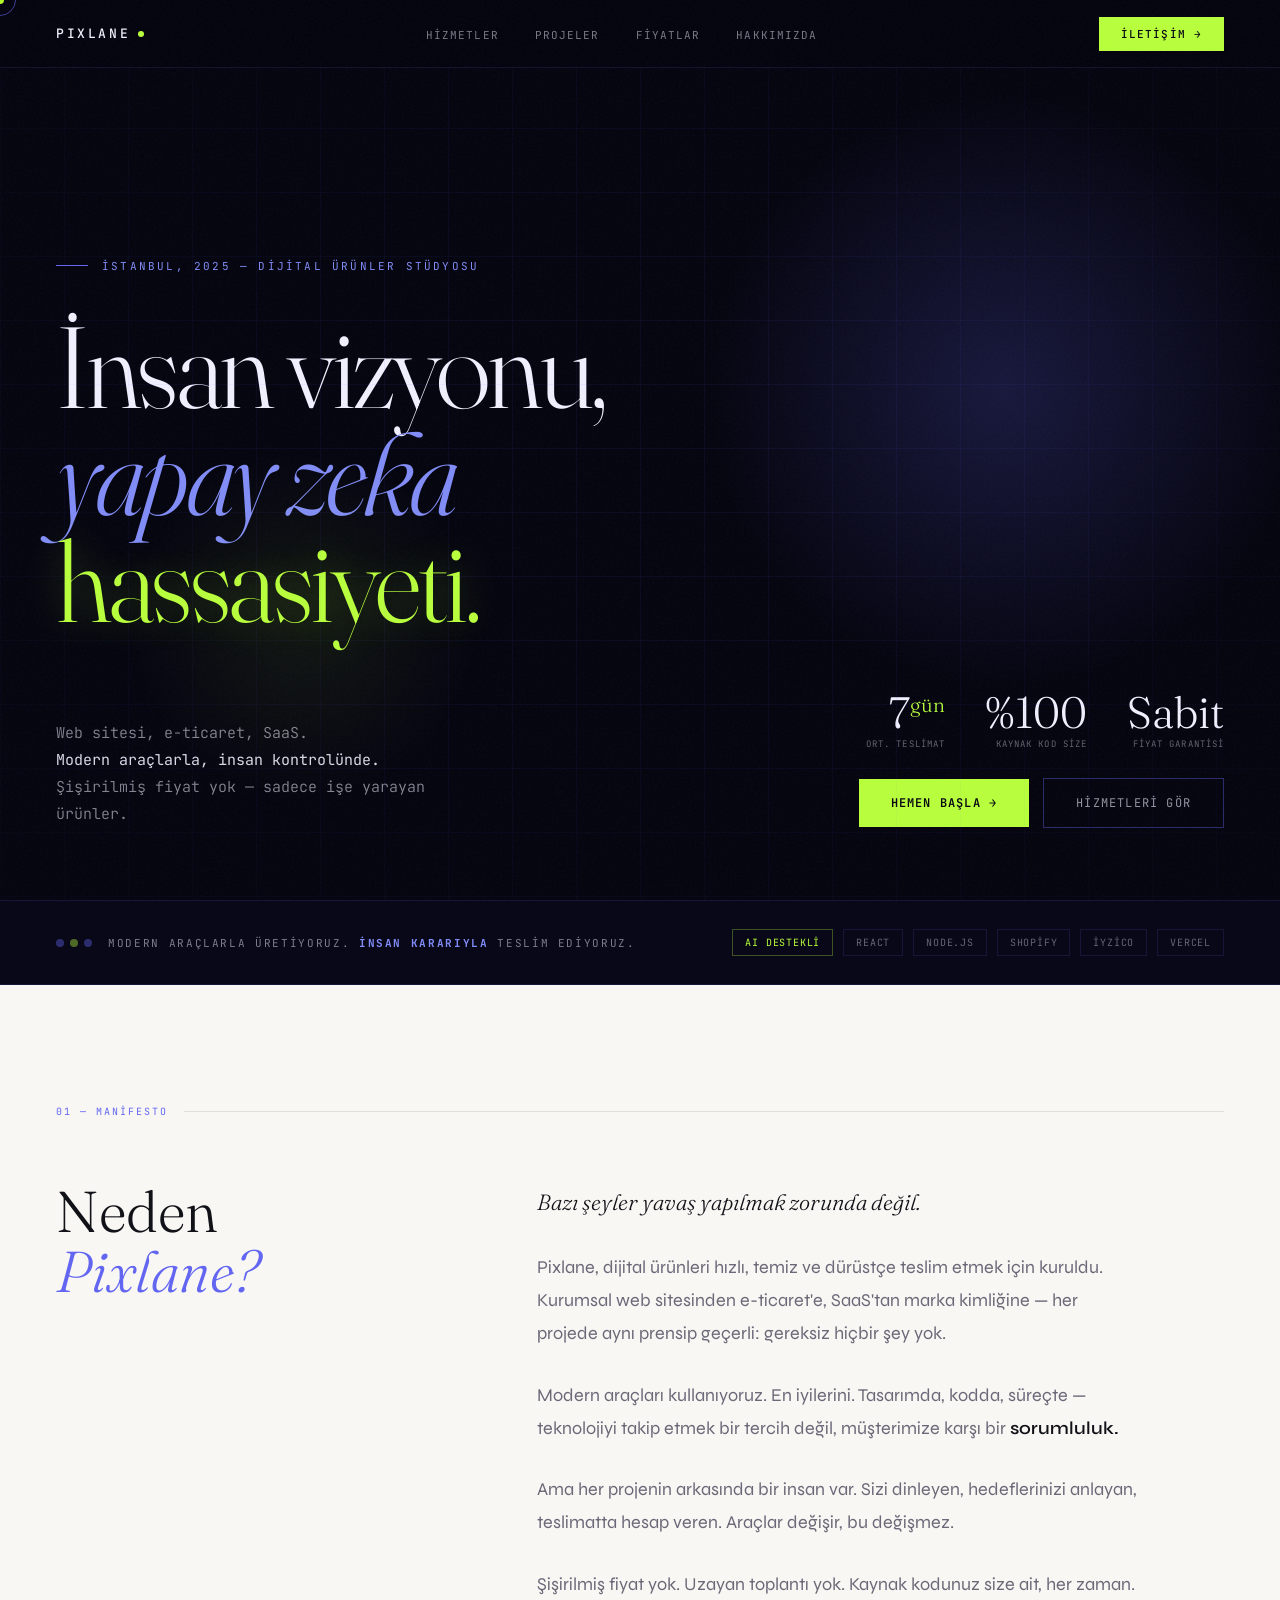
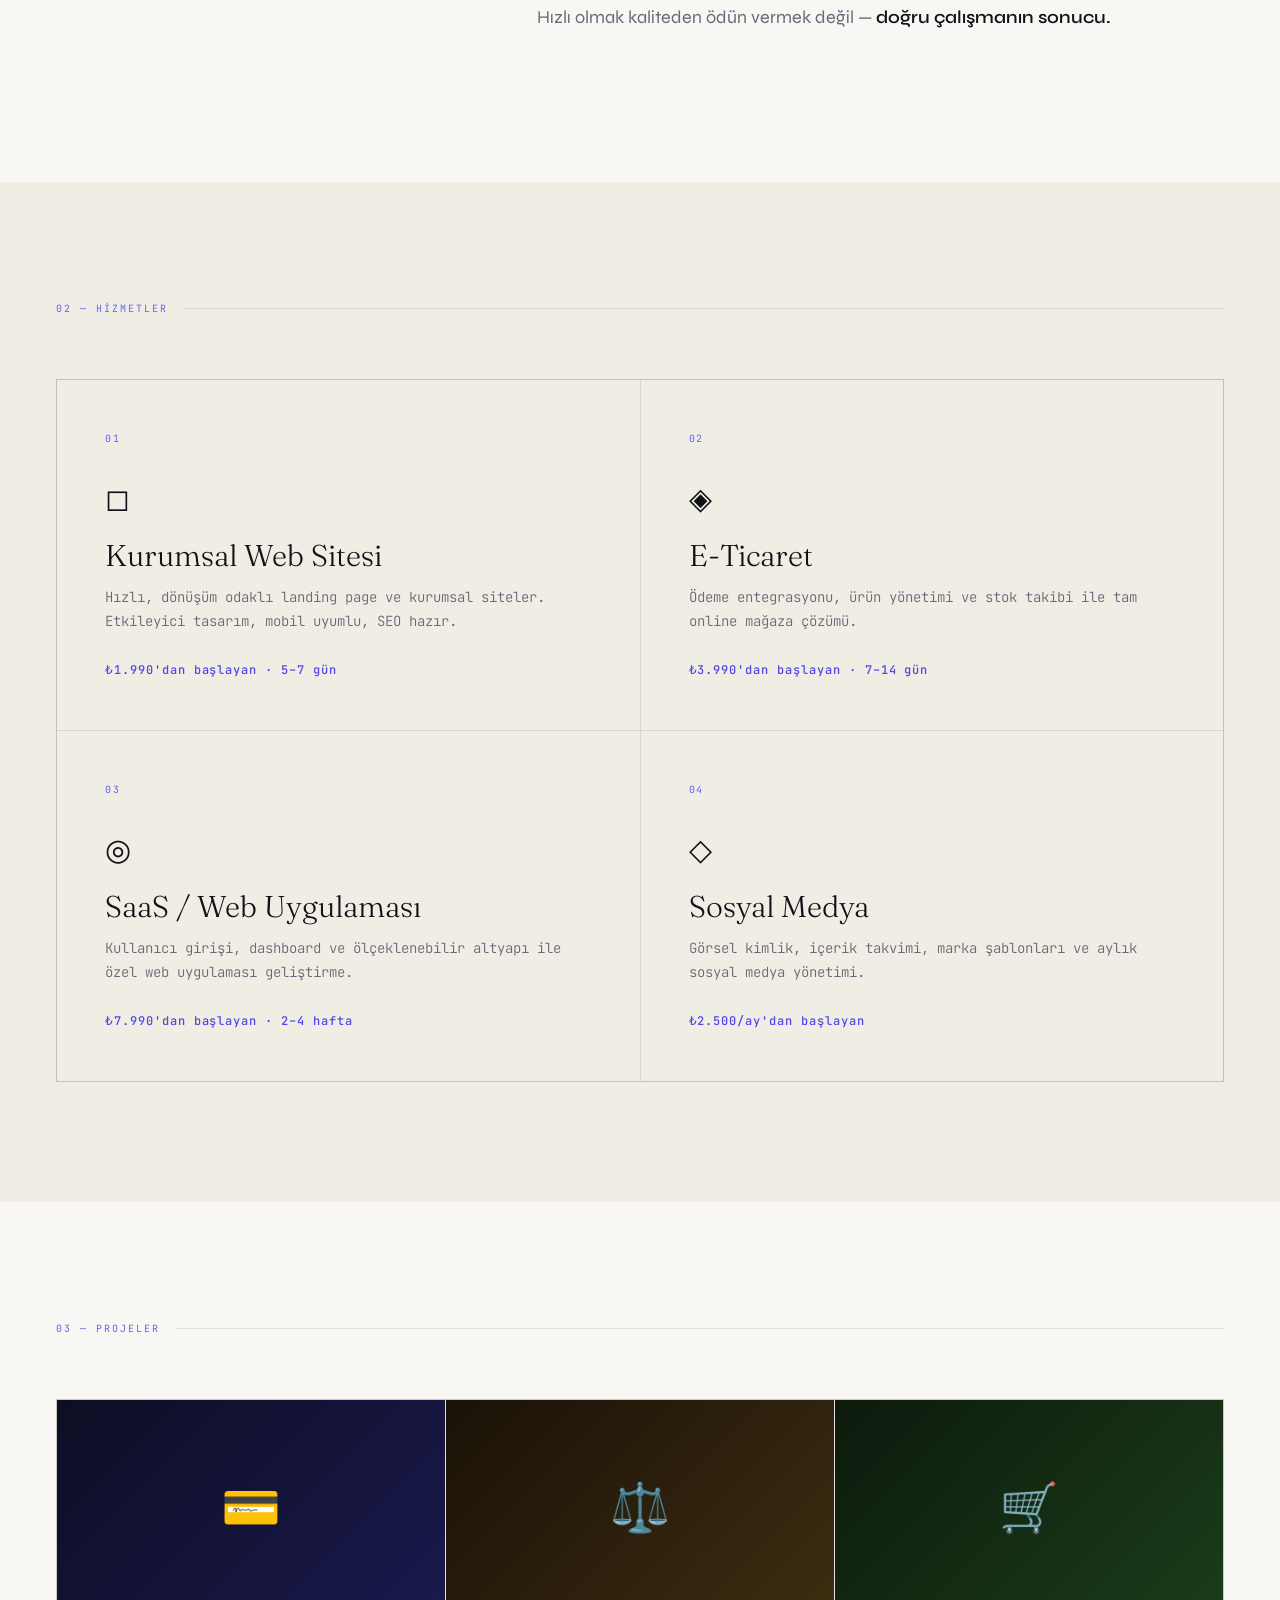
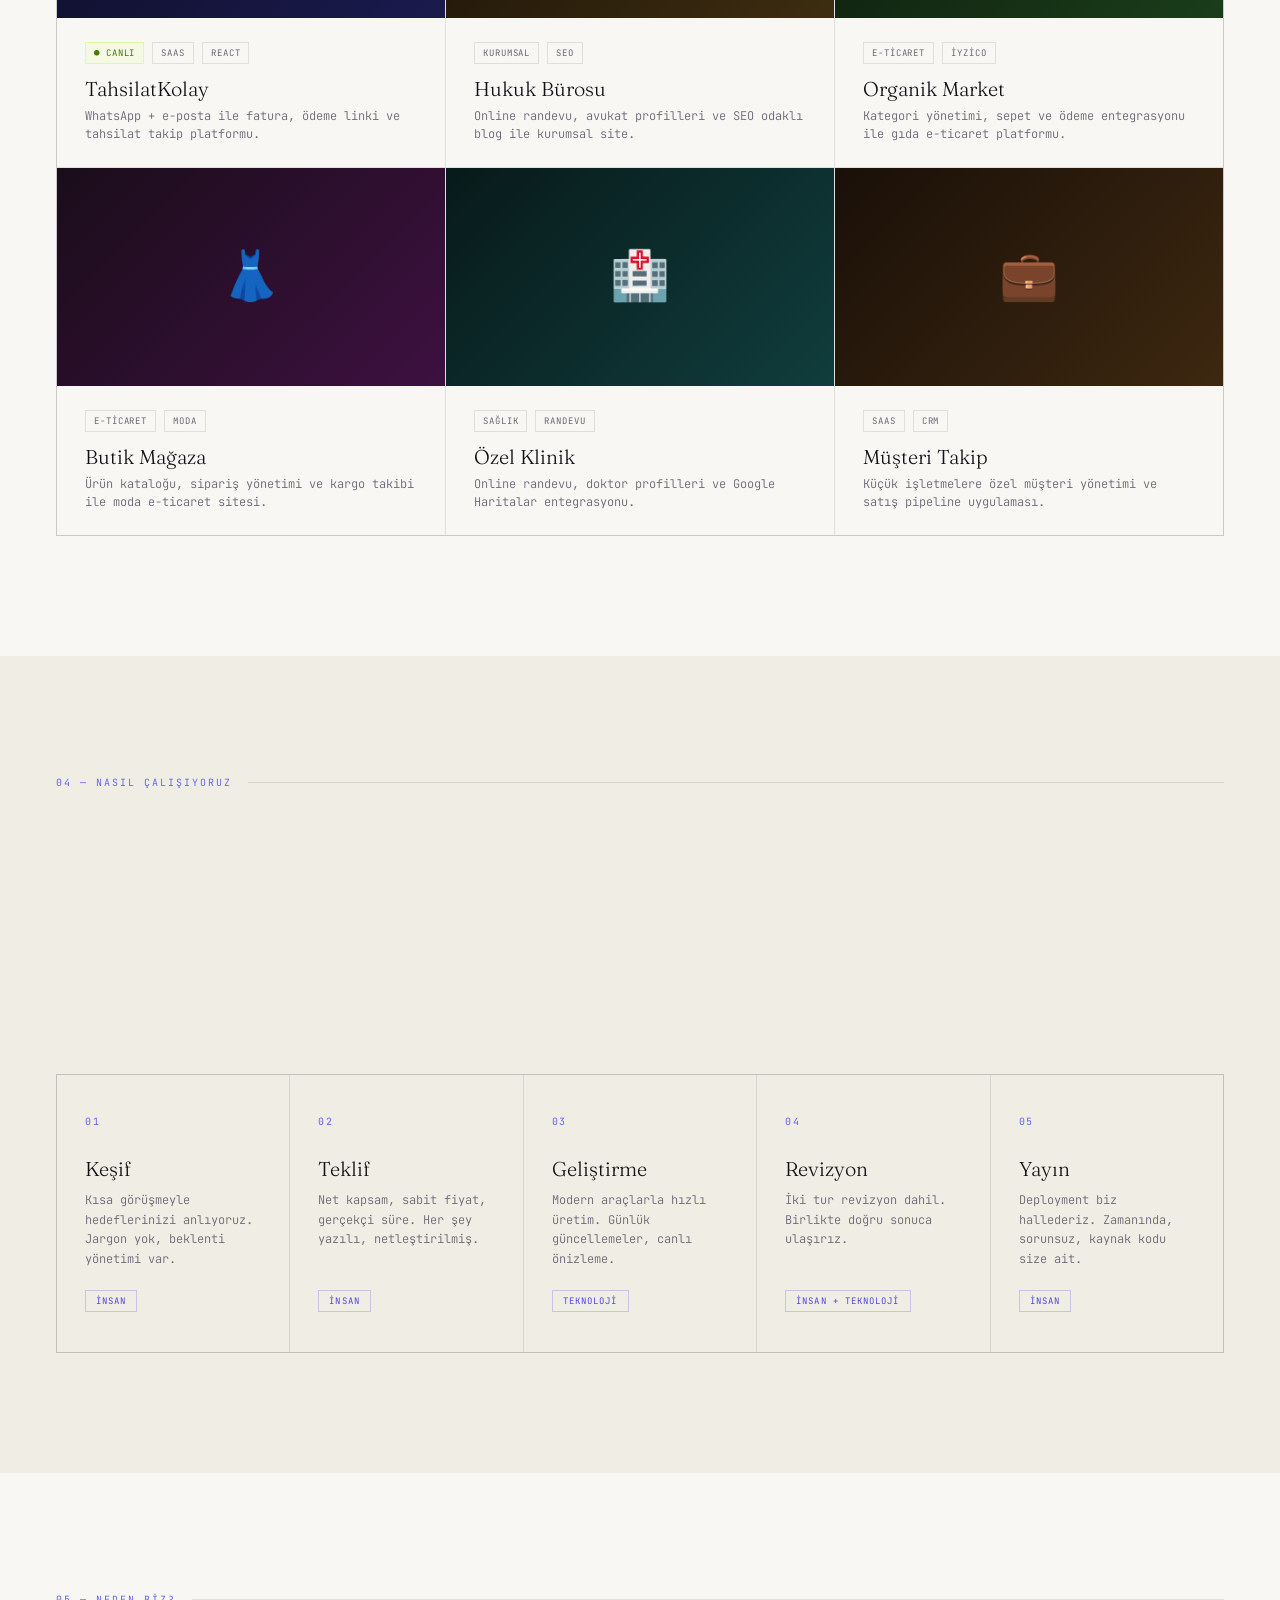
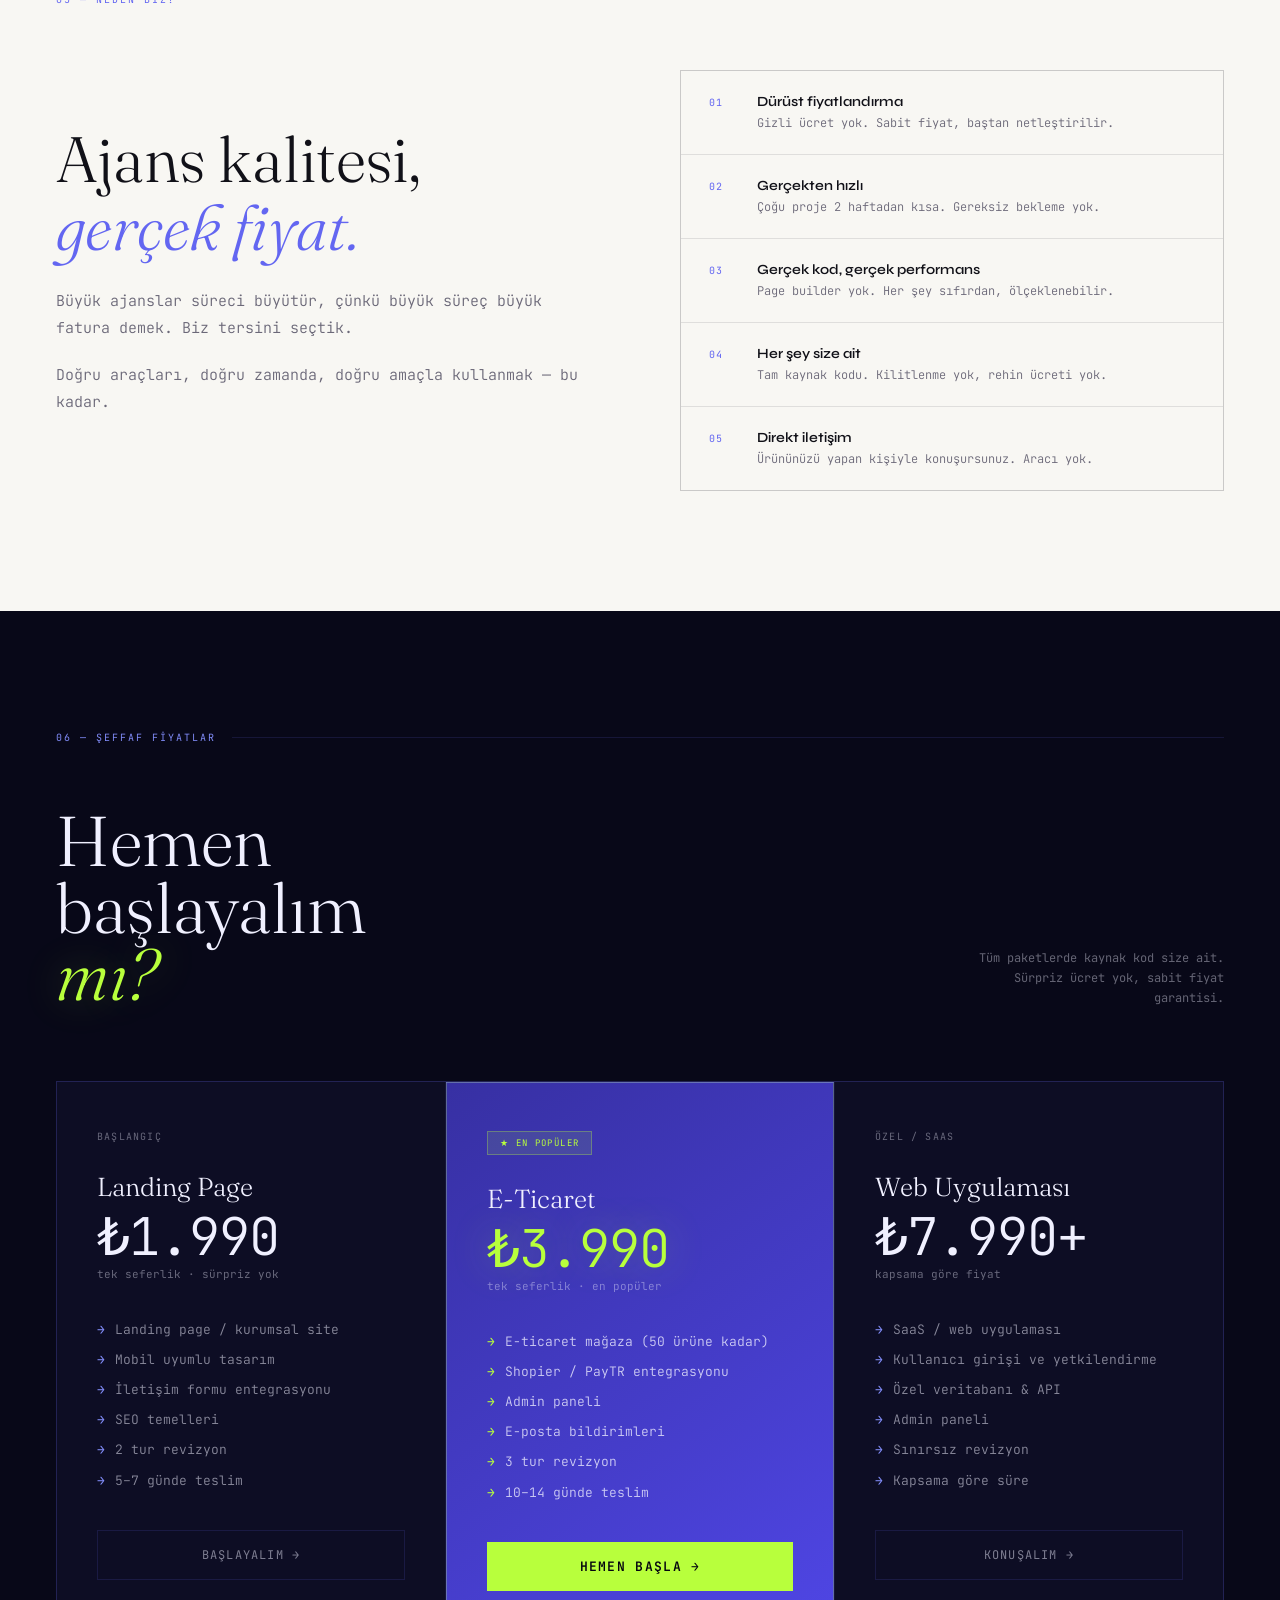
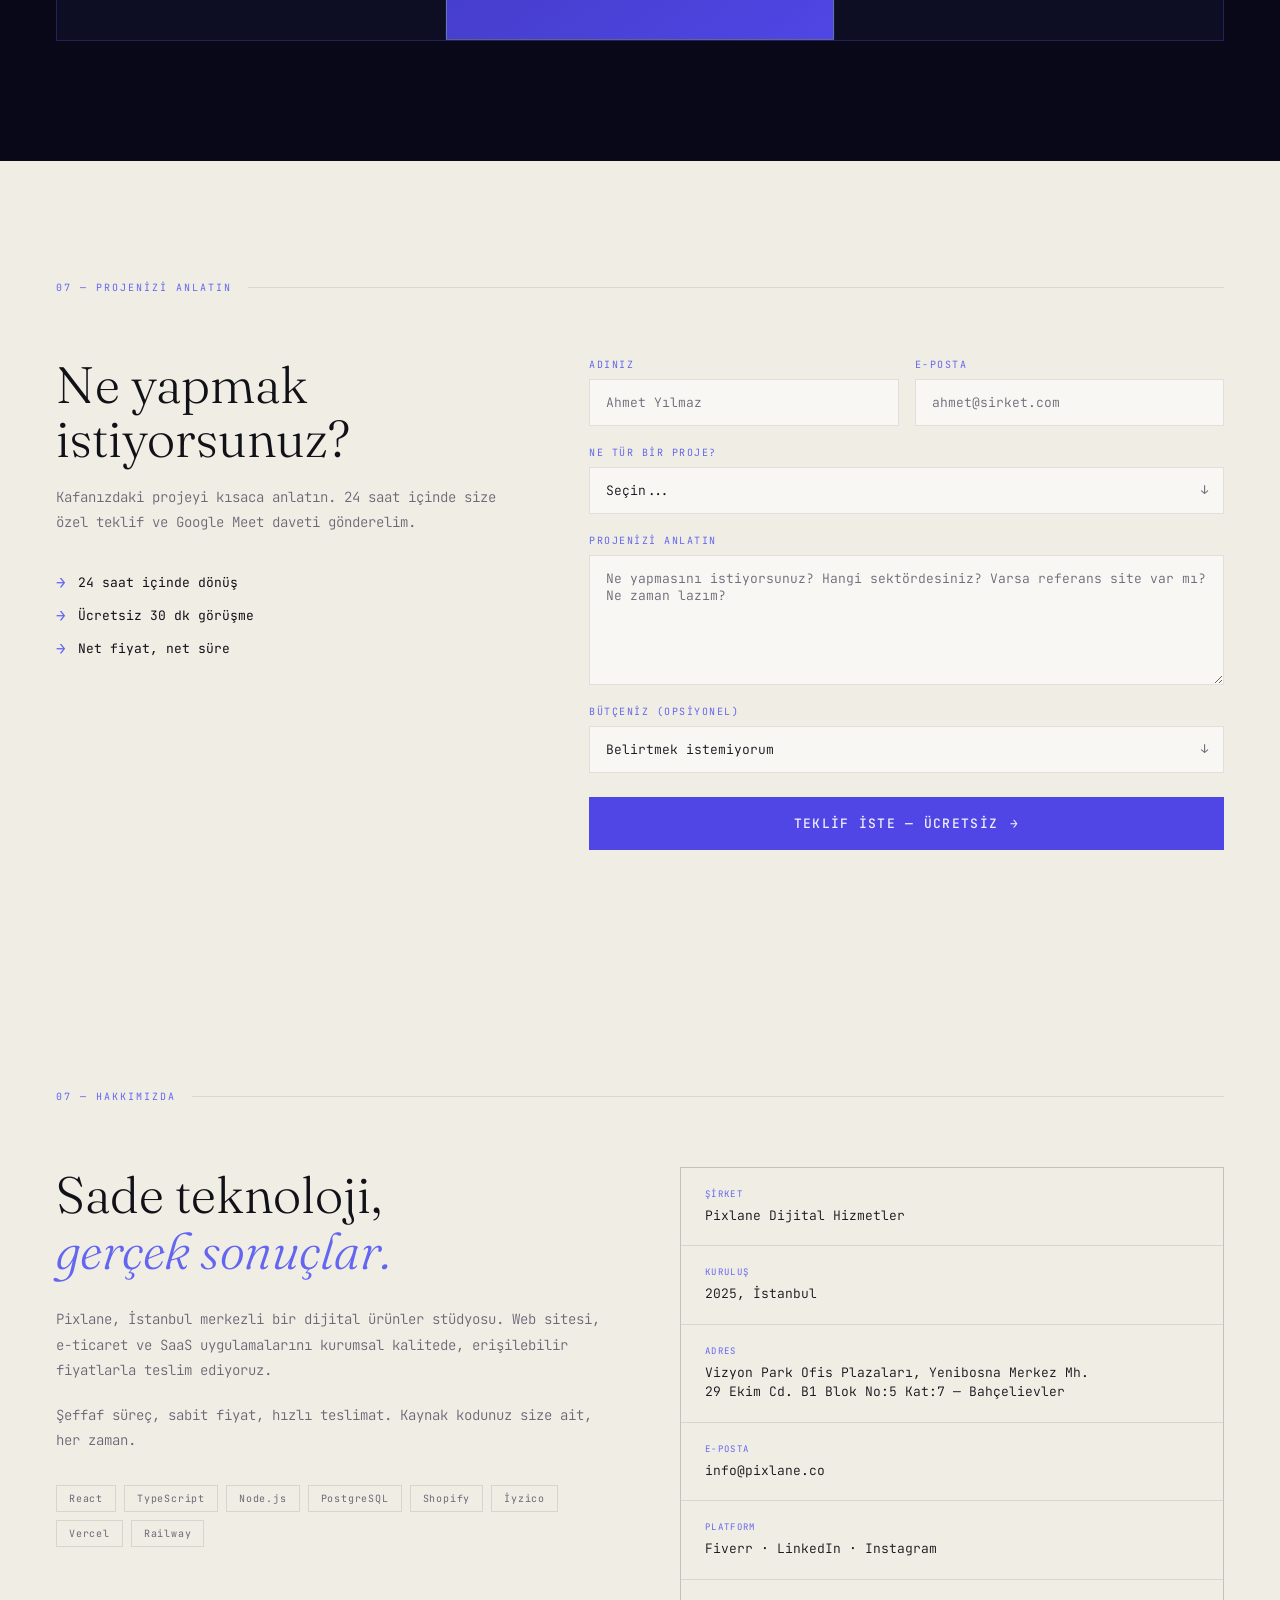
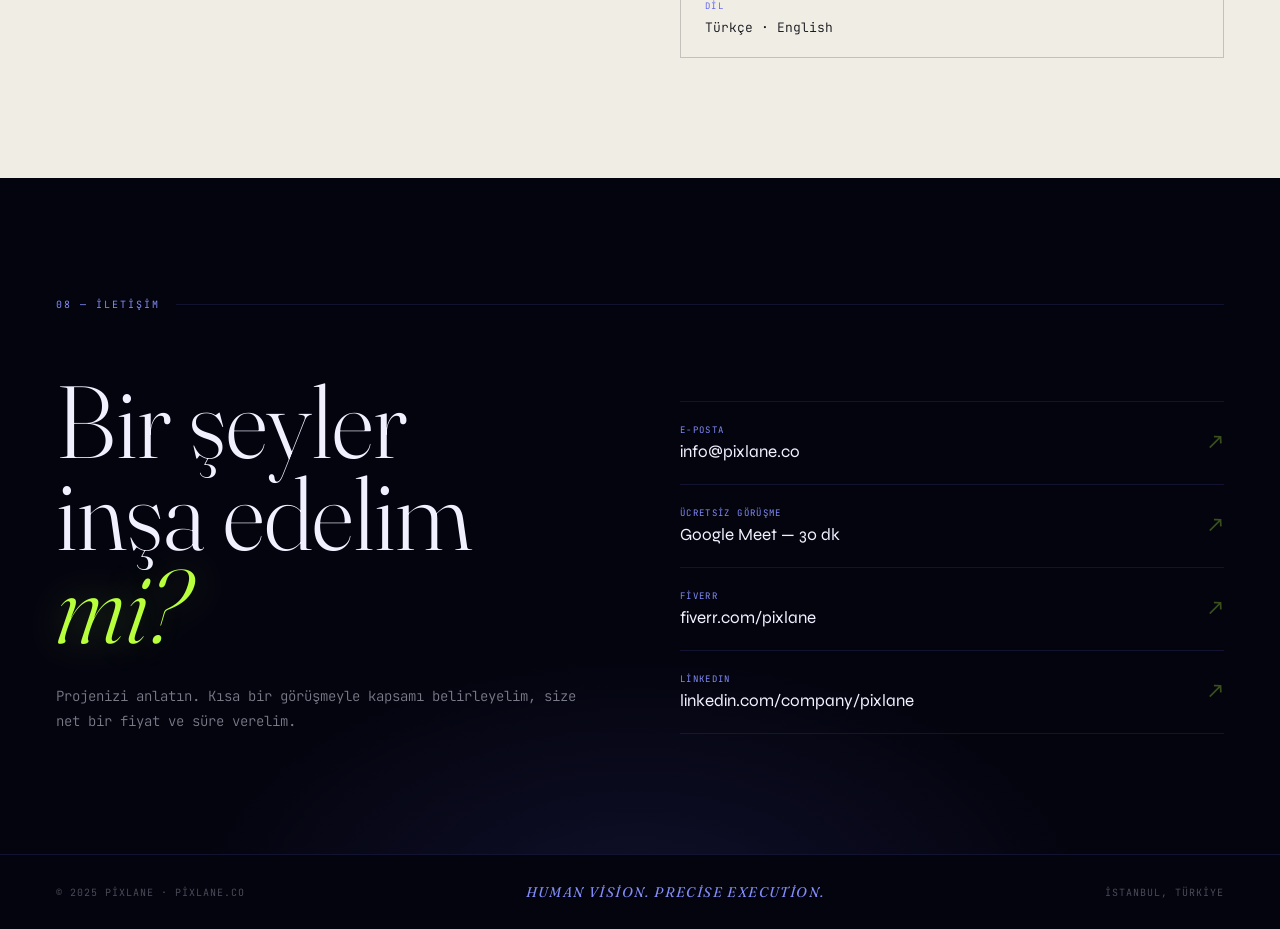
==== commit 0b4106bf: "Rename pixlane_v3.html to index.html" ====
--- a/index.html
+++ b/index.html
@@ -4,344 +4,606 @@
 <meta charset="UTF-8">
 <meta name="viewport" content="width=device-width, initial-scale=1.0">
 <title>Pixlane — Dijital Ürünler Stüdyosu</title>
-<meta name="description" content="Dijital ürünler stüdyosu. Web sitesi, e-ticaret, SaaS. Hızlı, temiz, dürüst.">
+<meta name="description" content="Web sitesi, e-ticaret, SaaS. Modern araçlarla, insan kontrolünde.">
 <meta name="color-scheme" content="light">
 <link rel="preconnect" href="https://fonts.googleapis.com">
-<link href="https://fonts.googleapis.com/css2?family=DM+Serif+Display:ital@0;1&family=DM+Mono:wght@300;400;500&family=Instrument+Sans:wght@400;500;600&display=swap" rel="stylesheet">
+<link href="https://fonts.googleapis.com/css2?family=Syne:wght@400;500;600;700;800&family=JetBrains+Mono:wght@300;400;500&family=Fraunces:ital,wght@0,300;0,400;1,300;1,400&display=swap" rel="stylesheet">
 <style>
-  :root { color-scheme: light only; }
-  *, *::before, *::after { box-sizing: border-box; margin: 0; padding: 0; }
-  :root {
-    --ink: #0e0e0e; --paper: #f5f3ee; --paper2: #eeebe3;
-    --accent: #c8f03c; --muted: #7a7570; --border: rgba(14,14,14,0.1);
-    --mono: 'DM Mono', monospace; --serif: 'DM Serif Display', serif; --sans: 'Instrument Sans', sans-serif;
-  }
-  html { scroll-behavior: smooth; }
-  body { background: var(--paper); color: var(--ink); font-family: var(--sans); font-size: 16px; line-height: 1.6; overflow-x: hidden; cursor: none; }
-  body::before { content: ''; position: fixed; inset: 0; background-image: url("data:image/svg+xml,%3Csvg viewBox='0 0 256 256' xmlns='http://www.w3.org/2000/svg'%3E%3Cfilter id='noise'%3E%3CfeTurbulence type='fractalNoise' baseFrequency='0.9' numOctaves='4' stitchTiles='stitch'/%3E%3C/filter%3E%3Crect width='100%25' height='100%25' filter='url(%23noise)' opacity='0.03'/%3E%3C/svg%3E"); pointer-events: none; z-index: 1000; opacity: 0.4; }
-  .cursor { width:10px; height:10px; background:var(--ink); border-radius:50%; position:fixed; pointer-events:none; z-index:9999; transform:translate(-50%,-50%); transition:transform .15s,background .2s; }
-  .cursor-ring { width:36px; height:36px; border:1px solid var(--ink); border-radius:50%; position:fixed; pointer-events:none; z-index:9998; transform:translate(-50%,-50%); opacity:.4; transition:opacity .3s; }
-  nav { position:fixed; top:0; left:0; right:0; z-index:100; padding:20px 48px; display:flex; align-items:center; justify-content:space-between; }
-  .nav-logo { font-family:var(--mono); font-size:14px; font-weight:500; letter-spacing:.08em; text-decoration:none; color:var(--ink); display:flex; align-items:center; gap:6px; }
-  .nav-dot { width:6px; height:6px; background:var(--accent); border-radius:50%; display:inline-block; }
-  .nav-links { display:flex; gap:32px; list-style:none; }
-  .nav-links a { font-family:var(--mono); font-size:12px; letter-spacing:.06em; color:var(--muted); text-decoration:none; transition:color .2s; }
-  .nav-links a:hover { color:var(--ink); }
-  .nav-cta { font-family:var(--mono); font-size:12px; letter-spacing:.06em; color:var(--ink); text-decoration:none; border-bottom:1px solid var(--ink); padding-bottom:1px; transition:opacity .2s; }
-  .nav-cta:hover { opacity:.5; }
-  .hero { min-height:100vh; display:grid; grid-template-rows:1fr auto; padding:120px 48px 48px; position:relative; overflow:hidden; }
-  .hero-bg-text { position:absolute; top:50%; left:50%; transform:translate(-50%,-50%); font-family:var(--serif); font-size:clamp(120px,20vw,280px); color:transparent; -webkit-text-stroke:1px rgba(14,14,14,0.06); white-space:nowrap; pointer-events:none; user-select:none; letter-spacing:-.02em; }
-  .hero-content { display:grid; grid-template-columns:1fr 1fr; align-items:end; gap:48px; padding-top:80px; }
-  .hero-label { font-family:var(--mono); font-size:11px; letter-spacing:.12em; color:var(--muted); text-transform:uppercase; margin-bottom:24px; display:flex; align-items:center; gap:12px; }
-  .hero-label::before { content:''; display:block; width:24px; height:1px; background:var(--muted); }
-  .hero-title { font-family:var(--serif); font-size:clamp(48px,6vw,88px); line-height:1.05; letter-spacing:-.02em; font-weight:400; }
-  .hero-title em { font-style:italic; color:var(--muted); }
-  .hero-right { display:flex; flex-direction:column; justify-content:flex-end; gap:40px; }
-  .hero-desc { font-size:17px; color:var(--muted); line-height:1.7; max-width:380px; }
-  .hero-actions { display:flex; align-items:center; gap:32px; }
-  .btn-primary { display:inline-flex; align-items:center; gap:10px; background:var(--ink); color:var(--paper); font-family:var(--mono); font-size:13px; letter-spacing:.06em; padding:14px 28px; text-decoration:none; transition:transform .2s,background .2s; border:none; cursor:none; }
-  .btn-primary:hover { background:var(--accent); color:var(--ink); transform:translateY(-2px); }
-  .btn-ghost { font-family:var(--mono); font-size:13px; letter-spacing:.06em; color:var(--muted); text-decoration:none; border-bottom:1px solid transparent; transition:color .2s,border-color .2s; cursor:none; }
-  .btn-ghost:hover { color:var(--ink); border-color:var(--ink); }
-  .hero-stats { display:flex; border-top:1px solid var(--border); padding-top:32px; }
-  .stat { flex:1; padding-right:24px; border-right:1px solid var(--border); margin-right:24px; }
-  .stat:last-child { border-right:none; margin-right:0; }
-  .stat-num { font-family:var(--serif); font-size:36px; line-height:1; margin-bottom:6px; }
-  .stat-label { font-family:var(--mono); font-size:11px; color:var(--muted); letter-spacing:.08em; }
-  .hero-bottom { display:flex; justify-content:space-between; align-items:flex-end; border-top:1px solid var(--border); padding-top:24px; }
-  .hero-bottom-left { font-family:var(--mono); font-size:11px; color:var(--muted); letter-spacing:.08em; }
-  .scroll-hint { display:flex; align-items:center; gap:8px; font-family:var(--mono); font-size:11px; color:var(--muted); letter-spacing:.08em; }
-  .scroll-line { width:40px; height:1px; background:var(--muted); transform-origin:left; animation:scrollLine 2s ease-in-out infinite; }
-  @keyframes scrollLine { 0%,100%{transform:scaleX(1);opacity:1} 50%{transform:scaleX(0.3);opacity:0.3} }
-  .marquee-section { background:var(--ink); color:var(--paper); padding:18px 0; overflow:hidden; }
-  .marquee-track { display:flex; animation:marquee 20s linear infinite; width:max-content; }
-  .marquee-item { font-family:var(--mono); font-size:12px; letter-spacing:.1em; text-transform:uppercase; white-space:nowrap; padding:0 48px; opacity:.6; display:flex; align-items:center; gap:48px; }
-  .marquee-item span { color:var(--accent); font-size:18px; opacity:1; }
-  @keyframes marquee { from{transform:translateX(0)} to{transform:translateX(-50%)} }
-  section { padding:120px 48px; }
-  .section-label { font-family:var(--mono); font-size:11px; letter-spacing:.14em; color:var(--muted); text-transform:uppercase; margin-bottom:64px; display:flex; align-items:center; gap:16px; }
-  .section-label::after { content:''; flex:1; height:1px; background:var(--border); }
-  .manifesto { background:var(--paper2); }
-  .manifesto-grid { display:grid; grid-template-columns:1fr 2fr; gap:80px; align-items:start; }
-  .manifesto-left h2 { font-family:var(--serif); font-size:clamp(36px,4vw,54px); line-height:1.1; font-weight:400; position:sticky; top:120px; }
-  .manifesto-left h2 em { font-style:italic; color:var(--muted); }
-  .manifesto-text p { font-size:19px; line-height:1.8; color:var(--ink); margin-bottom:28px; max-width:640px; }
-  .manifesto-text p:first-child { font-family:var(--serif); font-size:24px; font-style:italic; color:var(--muted); }
-  .manifesto-text strong { font-weight:600; }
-  .services-grid { display:grid; grid-template-columns:repeat(2,1fr); gap:1px; background:var(--border); border:1px solid var(--border); }
-  .service-card { background:var(--paper); padding:48px; transition:background .3s; position:relative; overflow:hidden; }
-  .service-card::after { content:''; position:absolute; bottom:0; left:0; width:100%; height:2px; background:var(--accent); transform:scaleX(0); transform-origin:left; transition:transform .3s ease; }
-  .service-card:hover::after { transform:scaleX(1); }
-  .service-card:hover { background:var(--paper2); }
-  .service-num { font-family:var(--mono); font-size:11px; color:var(--muted); letter-spacing:.1em; margin-bottom:32px; }
-  .service-icon { font-size:28px; margin-bottom:20px; display:block; }
-  .service-card h3 { font-family:var(--serif); font-size:28px; font-weight:400; margin-bottom:12px; }
-  .service-card p { color:var(--muted); font-size:15px; line-height:1.6; margin-bottom:24px; }
-  .service-price { font-family:var(--mono); font-size:12px; letter-spacing:.06em; color:var(--ink); }
-  .process { background:var(--ink); color:var(--paper); }
-  .process .section-label { color:rgba(245,243,238,.4); }
-  .process .section-label::after { background:rgba(245,243,238,.1); }
-  .process-title { font-family:var(--serif); font-size:clamp(36px,5vw,64px); font-weight:400; margin-bottom:80px; max-width:600px; line-height:1.1; }
-  .process-title em { font-style:italic; color:rgba(245,243,238,.4); }
-  .process-steps { display:grid; grid-template-columns:repeat(5,1fr); gap:1px; background:rgba(245,243,238,.08); }
-  .process-step { background:var(--ink); padding:40px 32px; transition:background .3s; }
-  .process-step:hover { background:#1a1a1a; }
-  .step-num { font-family:var(--mono); font-size:11px; color:var(--accent); letter-spacing:.1em; margin-bottom:24px; display:block; }
-  .process-step h3 { font-family:var(--serif); font-size:22px; font-weight:400; margin-bottom:12px; color:var(--paper); }
-  .process-step p { font-size:14px; color:rgba(245,243,238,.5); line-height:1.6; }
-  .step-tag { display:inline-block; font-family:var(--mono); font-size:10px; letter-spacing:.1em; padding:4px 8px; margin-top:16px; border:1px solid rgba(200,240,60,.3); color:var(--accent); }
-  .why-grid { display:grid; grid-template-columns:1fr 1fr; gap:80px; align-items:center; }
-  .why-left h2 { font-family:var(--serif); font-size:clamp(40px,5vw,64px); font-weight:400; line-height:1.05; margin-bottom:40px; }
-  .why-left h2 em { font-style:italic; color:var(--muted); }
-  .why-left p { font-size:17px; color:var(--muted); line-height:1.7; margin-bottom:32px; }
-  .why-list { list-style:none; display:flex; flex-direction:column; gap:1px; background:var(--border); border:1px solid var(--border); }
-  .why-item { background:var(--paper); padding:24px 32px; display:flex; align-items:flex-start; gap:20px; transition:background .2s; }
-  .why-item:hover { background:var(--paper2); }
-  .why-item-num { font-family:var(--mono); font-size:11px; color:var(--muted); letter-spacing:.08em; min-width:24px; padding-top:3px; }
-  .why-item-text h4 { font-size:15px; font-weight:600; margin-bottom:4px; }
-  .why-item-text p { font-size:14px; color:var(--muted); line-height:1.5; }
-  .pricing { background:var(--paper2); }
-  .pricing-grid { display:grid; grid-template-columns:repeat(3,1fr); gap:1px; background:var(--border); border:1px solid var(--border); }
-  .pricing-card { background:var(--paper2); padding:48px 40px; position:relative; transition:background .3s; }
-  .pricing-card:hover { background:var(--paper); }
-  .pricing-card.featured { background:var(--ink); color:var(--paper); }
-  .pricing-card.featured:hover { background:#1a1a1a; }
-  .pricing-tag { font-family:var(--mono); font-size:10px; letter-spacing:.12em; text-transform:uppercase; color:var(--muted); margin-bottom:32px; display:block; }
-  .pricing-card.featured .pricing-tag { color:var(--accent); }
-  .pricing-name { font-family:var(--serif); font-size:28px; font-weight:400; margin-bottom:8px; }
-  .pricing-price { font-family:var(--mono); font-size:40px; font-weight:300; letter-spacing:-.02em; margin-bottom:4px; line-height:1; }
-  .pricing-period { font-family:var(--mono); font-size:12px; color:var(--muted); margin-bottom:40px; }
-  .pricing-card.featured .pricing-period { color:rgba(245,243,238,.5); }
-  .pricing-features { list-style:none; display:flex; flex-direction:column; gap:12px; margin-bottom:40px; }
-  .pricing-features li { font-size:14px; color:var(--muted); display:flex; align-items:center; gap:10px; line-height:1.4; }
-  .pricing-card.featured .pricing-features li { color:rgba(245,243,238,.7); }
-  .pricing-features li::before { content:'→'; font-family:var(--mono); font-size:12px; color:var(--ink); flex-shrink:0; }
-  .pricing-card.featured .pricing-features li::before { color:var(--accent); }
-  .pricing-btn { display:block; text-align:center; padding:14px 24px; font-family:var(--mono); font-size:12px; letter-spacing:.08em; text-decoration:none; border:1px solid var(--ink); color:var(--ink); transition:all .2s; cursor:none; }
-  .pricing-btn:hover { background:var(--ink); color:var(--paper); }
-  .pricing-card.featured .pricing-btn { border-color:var(--accent); color:var(--accent); background:transparent; }
-  .pricing-card.featured .pricing-btn:hover { background:var(--accent); color:var(--ink); }
-  .about-grid { display:grid; grid-template-columns:1fr 1fr; gap:80px; align-items:center; }
-  .about-left h2 { font-family:var(--serif); font-size:clamp(36px,4vw,56px); font-weight:400; line-height:1.1; margin-bottom:32px; }
-  .about-left h2 em { font-style:italic; color:var(--muted); }
-  .about-left p { font-size:17px; color:var(--muted); line-height:1.7; margin-bottom:20px; }
-  .about-right { display:flex; flex-direction:column; gap:24px; }
-  .about-detail { padding:28px; border:1px solid var(--border); background:var(--paper2); }
-  .about-detail-label { font-family:var(--mono); font-size:10px; letter-spacing:.12em; color:var(--muted); text-transform:uppercase; margin-bottom:8px; }
-  .about-detail-value { font-size:15px; color:var(--ink); line-height:1.5; }
-  .tech-stack { display:flex; flex-wrap:wrap; gap:8px; margin-top:32px; }
-  .tech-tag { font-family:var(--mono); font-size:11px; letter-spacing:.06em; padding:6px 12px; border:1px solid var(--border); color:var(--muted); transition:all .2s; }
-  .tech-tag:hover { border-color:var(--ink); color:var(--ink); }
-  .contact { background:var(--ink); color:var(--paper); }
-  .contact .section-label { color:rgba(245,243,238,.4); }
-  .contact .section-label::after { background:rgba(245,243,238,.1); }
-  .contact-inner { display:grid; grid-template-columns:1fr 1fr; gap:80px; align-items:end; }
-  .contact-left h2 { font-family:var(--serif); font-size:clamp(40px,6vw,80px); font-weight:400; line-height:1.0; margin-bottom:32px; }
-  .contact-left h2 em { font-style:italic; color:rgba(245,243,238,.4); }
-  .contact-left p { font-size:17px; color:rgba(245,243,238,.6); line-height:1.7; margin-bottom:40px; }
-  .contact-links { display:flex; flex-direction:column; gap:16px; }
-  .contact-link { display:flex; align-items:center; justify-content:space-between; padding:20px 0; border-bottom:1px solid rgba(245,243,238,.1); text-decoration:none; color:var(--paper); transition:padding-left .3s; }
-  .contact-link:hover { padding-left:8px; }
-  .contact-link-label { font-family:var(--mono); font-size:11px; letter-spacing:.1em; color:rgba(245,243,238,.4); text-transform:uppercase; margin-bottom:4px; }
-  .contact-link-value { font-size:17px; }
-  .contact-link-arrow { font-size:20px; opacity:.3; transition:opacity .2s,transform .2s; }
-  .contact-link:hover .contact-link-arrow { opacity:1; transform:translate(4px,-4px); }
-  footer { background:var(--ink); color:rgba(245,243,238,.4); padding:32px 48px; display:flex; justify-content:space-between; align-items:center; border-top:1px solid rgba(245,243,238,.08); }
-  footer span { font-family:var(--mono); font-size:11px; letter-spacing:.08em; }
-  .footer-tagline { font-family:var(--serif); font-style:italic; font-size:14px; }
-  .fade-up { opacity:0; transform:translateY(24px); transition:opacity .7s ease,transform .7s ease; }
-  .fade-up.visible { opacity:1; transform:translateY(0); }
-  .fade-up-delay-1 { transition-delay:.1s; }
-  .fade-up-delay-2 { transition-delay:.2s; }
-  .fade-up-delay-3 { transition-delay:.3s; }
-  @media(max-width:900px){
-    nav { padding:20px 24px; } .nav-links { display:none; }
-    section { padding:80px 24px; } .hero { padding:100px 24px 40px; }
-    .hero-content,.manifesto-grid,.services-grid,.why-grid,.pricing-grid,.about-grid,.contact-inner { grid-template-columns:1fr; }
-    .process-steps { grid-template-columns:repeat(2,1fr); }
-    footer { flex-direction:column; gap:12px; text-align:center; }
-    .hero-bg-text { font-size:80px; } body { cursor:auto; } .cursor,.cursor-ring { display:none; }
-  }
+:root {
+  --void: #04040f;
+  --deep: #080818;
+  --surface: #0d0d24;
+  --indigo: #4f46e5;
+  --indigo2: #6366f1;
+  --indigo3: #818cf8;
+  --lime: #b8ff3c;
+  --lime2: #d4ff6e;
+  --paper: #f8f7f3;
+  --paper2: #f0ede4;
+  --ink: #111118;
+  --muted-dark: #6b6b8a;
+  --muted-light: #6b6878;
+  --border-dark: rgba(99,102,241,0.15);
+  --border-light: rgba(17,17,24,0.1);
+  --mono: 'JetBrains Mono', monospace;
+  --display: 'Syne', sans-serif;
+  --serif: 'Fraunces', serif;
+  --glow-indigo: 0 0 40px rgba(99,102,241,0.35);
+  --glow-lime: 0 0 40px rgba(184,255,60,0.3);
+}
+
+*, *::before, *::after { box-sizing: border-box; margin: 0; padding: 0; }
+html { scroll-behavior: smooth; }
+body { background: var(--paper); color: var(--ink); font-family: var(--display); overflow-x: hidden; cursor: none; }
+
+/* GRAIN */
+body::after { content:''; position:fixed; inset:0; background-image:url("data:image/svg+xml,%3Csvg viewBox='0 0 512 512' xmlns='http://www.w3.org/2000/svg'%3E%3Cfilter id='n'%3E%3CfeTurbulence type='fractalNoise' baseFrequency='0.75' numOctaves='4' stitchTiles='stitch'/%3E%3C/filter%3E%3Crect width='100%25' height='100%25' filter='url(%23n)' opacity='0.03'/%3E%3C/svg%3E"); pointer-events:none; z-index:9000; }
+
+/* CURSOR */
+.cur { width:8px; height:8px; background:var(--lime); border-radius:50%; position:fixed; pointer-events:none; z-index:9999; transform:translate(-50%,-50%); transition:transform .1s,background .2s; mix-blend-mode:difference; }
+.cur-ring { width:32px; height:32px; border:1px solid rgba(99,102,241,0.6); border-radius:50%; position:fixed; pointer-events:none; z-index:9998; transform:translate(-50%,-50%); transition:width .3s,height .3s,opacity .3s; }
+
+/* NAV */
+nav { position:fixed; top:0; left:0; right:0; z-index:500; padding:0 56px; height:68px; display:flex; align-items:center; justify-content:space-between; background:rgba(4,4,15,0.85); backdrop-filter:blur(24px); border-bottom:1px solid var(--border-dark); }
+.nav-logo { font-family:var(--mono); font-size:13px; font-weight:500; letter-spacing:.2em; text-decoration:none; color:#f0f0ff; display:flex; align-items:center; gap:8px; }
+.nav-dot { width:6px; height:6px; background:var(--lime); border-radius:50%; box-shadow:var(--glow-lime); animation:pulse 2s ease-in-out infinite; }
+@keyframes pulse { 0%,100%{opacity:1;transform:scale(1)} 50%{opacity:.5;transform:scale(.7)} }
+.nav-links { display:flex; gap:36px; list-style:none; }
+.nav-links a { font-family:var(--mono); font-size:11px; letter-spacing:.1em; color:rgba(240,240,255,.5); text-decoration:none; transition:color .2s; text-transform:uppercase; }
+.nav-links a:hover { color:#f0f0ff; }
+.nav-btn { font-family:var(--mono); font-size:11px; letter-spacing:.1em; text-transform:uppercase; color:var(--void); background:var(--lime); padding:10px 22px; text-decoration:none; transition:all .2s; cursor:none; font-weight:500; }
+.nav-btn:hover { background:var(--lime2); box-shadow:var(--glow-lime); transform:translateY(-1px); }
+
+/* ═══════════════ HERO — DARK ═══════════════ */
+.hero { min-height:100vh; display:flex; flex-direction:column; justify-content:flex-end; padding:68px 56px 72px; position:relative; overflow:hidden; background:var(--void); }
+
+.hero-grid { position:absolute; inset:0; background-image:linear-gradient(rgba(99,102,241,0.07) 1px,transparent 1px),linear-gradient(90deg,rgba(99,102,241,0.07) 1px,transparent 1px); background-size:64px 64px; mask-image:radial-gradient(ellipse 90% 90% at 50% 50%,black 20%,transparent 100%); }
+.orb1 { position:absolute; top:10%; left:55%; width:600px; height:600px; background:radial-gradient(circle,rgba(99,102,241,0.2) 0%,transparent 70%); border-radius:50%; pointer-events:none; animation:float1 9s ease-in-out infinite; }
+.orb2 { position:absolute; top:50%; left:10%; width:350px; height:350px; background:radial-gradient(circle,rgba(184,255,60,0.07) 0%,transparent 70%); border-radius:50%; pointer-events:none; animation:float2 11s ease-in-out infinite; }
+@keyframes float1 { 0%,100%{transform:translate(0,0)} 50%{transform:translate(40px,-50px)} }
+@keyframes float2 { 0%,100%{transform:translate(0,0)} 50%{transform:translate(-30px,40px)} }
+
+.hero-eyebrow { font-family:var(--mono); font-size:11px; letter-spacing:.2em; text-transform:uppercase; color:var(--indigo3); margin-bottom:40px; display:flex; align-items:center; gap:14px; }
+.hero-eyebrow::before { content:''; width:32px; height:1px; background:var(--indigo2); }
+
+.hero-title { font-family:var(--serif); font-size:clamp(60px,9vw,130px); line-height:.93; font-weight:300; letter-spacing:-.03em; margin-bottom:56px; color:#f0f0ff; }
+.hero-title .l2 { font-style:italic; color:var(--indigo3); }
+.hero-title .l3 { color:var(--lime); text-shadow:var(--glow-lime); }
+
+.hero-bottom { display:flex; align-items:flex-end; justify-content:space-between; gap:48px; }
+.hero-desc { font-family:var(--mono); font-size:15px; color:rgba(240,240,255,.55); line-height:1.8; max-width:400px; font-weight:300; }
+.hero-desc strong { color:rgba(240,240,255,.9); font-weight:400; }
+
+.hero-right { display:flex; flex-direction:column; align-items:flex-end; gap:28px; }
+.hero-stats { display:flex; gap:40px; }
+.hs { text-align:right; }
+.hs-num { font-family:var(--serif); font-size:44px; font-weight:300; line-height:1; color:#f0f0ff; }
+.hs-num sup { font-size:20px; color:var(--lime); vertical-align:super; }
+.hs-label { font-family:var(--mono); font-size:9px; letter-spacing:.12em; color:rgba(240,240,255,.4); text-transform:uppercase; margin-top:4px; }
+
+.hero-ctas { display:flex; gap:14px; align-items:center; }
+.btn-lime { display:inline-flex; align-items:center; gap:10px; background:var(--lime); color:var(--void); font-family:var(--mono); font-size:12px; letter-spacing:.1em; text-transform:uppercase; padding:16px 32px; text-decoration:none; transition:all .25s; cursor:none; font-weight:600; }
+.btn-lime:hover { background:var(--lime2); box-shadow:var(--glow-lime); transform:translateY(-3px); }
+.btn-ghost-dark { display:inline-flex; align-items:center; gap:10px; border:1px solid rgba(99,102,241,.4); color:rgba(240,240,255,.6); font-family:var(--mono); font-size:12px; letter-spacing:.1em; text-transform:uppercase; padding:16px 32px; text-decoration:none; transition:all .25s; cursor:none; }
+.btn-ghost-dark:hover { border-color:var(--indigo2); color:#f0f0ff; box-shadow:var(--glow-indigo); }
+
+/* AI BADGE — replaces ticker */
+.ai-band { background:var(--deep); border-top:1px solid var(--border-dark); border-bottom:1px solid var(--border-dark); padding:28px 56px; display:flex; align-items:center; justify-content:space-between; gap:40px; }
+.ai-band-left { display:flex; align-items:center; gap:16px; }
+.ai-dot-group { display:flex; gap:6px; }
+.ai-dot { width:8px; height:8px; border-radius:50%; background:var(--indigo2); opacity:.4; animation:dotPulse 1.8s ease-in-out infinite; }
+.ai-dot:nth-child(2) { animation-delay:.3s; background:var(--lime); }
+.ai-dot:nth-child(3) { animation-delay:.6s; }
+@keyframes dotPulse { 0%,100%{opacity:.4;transform:scale(1)} 50%{opacity:1;transform:scale(1.3)} }
+.ai-band-text { font-family:var(--mono); font-size:11px; letter-spacing:.15em; text-transform:uppercase; color:rgba(240,240,255,.5); }
+.ai-band-text strong { color:var(--indigo3); }
+.ai-tags { display:flex; gap:10px; flex-wrap:wrap; }
+.ai-tag { font-family:var(--mono); font-size:10px; letter-spacing:.08em; padding:6px 12px; border:1px solid var(--border-dark); color:rgba(240,240,255,.4); text-transform:uppercase; }
+.ai-tag.lit { border-color:rgba(184,255,60,.3); color:var(--lime); }
+
+/* ═══════════════ LIGHT SECTIONS ═══════════════ */
+.s-label { font-family:var(--mono); font-size:10px; letter-spacing:.2em; text-transform:uppercase; color:var(--indigo2); margin-bottom:64px; display:flex; align-items:center; gap:16px; }
+.s-label::after { content:''; flex:1; height:1px; background:var(--border-light); }
+.s-label.dark-label { color:var(--indigo3); }
+.s-label.dark-label::after { background:var(--border-dark); }
+
+/* MANIFESTO — light */
+.manifesto { background:var(--paper); padding:120px 56px; }
+.mf-grid { display:grid; grid-template-columns:1fr 1.8fr; gap:100px; align-items:start; }
+.mf-left h2 { font-family:var(--serif); font-size:clamp(40px,4.5vw,64px); font-weight:300; line-height:1.05; position:sticky; top:100px; color:var(--ink); }
+.mf-left h2 em { font-style:italic; color:var(--indigo2); }
+.mf-text p { font-size:18px; line-height:1.85; color:var(--muted-light); margin-bottom:28px; max-width:600px; }
+.mf-text p:first-child { font-family:var(--serif); font-size:22px; font-style:italic; color:var(--ink); font-weight:300; }
+.mf-text strong { color:var(--ink); font-weight:600; }
+
+/* SERVICES — light */
+.services { background:var(--paper2); padding:120px 56px; }
+.svc-grid { display:grid; grid-template-columns:repeat(2,1fr); gap:1px; background:var(--border-light); border:1px solid var(--border-light); }
+.svc-card { background:var(--paper2); padding:52px 48px; position:relative; overflow:hidden; transition:background .3s; cursor:none; }
+.svc-card::after { content:''; position:absolute; bottom:0; left:0; width:100%; height:2px; background:linear-gradient(90deg,var(--indigo),var(--lime)); transform:scaleX(0); transform-origin:left; transition:transform .4s ease; }
+.svc-card:hover::after { transform:scaleX(1); }
+.svc-card:hover { background:var(--paper); }
+.svc-num { font-family:var(--mono); font-size:10px; color:var(--indigo2); letter-spacing:.15em; margin-bottom:36px; }
+.svc-icon { font-size:30px; margin-bottom:20px; display:block; }
+.svc-card h3 { font-family:var(--serif); font-size:30px; font-weight:300; margin-bottom:12px; color:var(--ink); }
+.svc-card p { color:var(--muted-light); font-size:14px; line-height:1.7; margin-bottom:28px; font-family:var(--mono); font-weight:300; }
+.svc-price { font-family:var(--mono); font-size:12px; letter-spacing:.08em; color:var(--indigo); font-weight:500; }
+
+/* PORTFOLIO — light */
+.portfolio { background:var(--paper); padding:120px 56px; }
+.port-grid { display:grid; grid-template-columns:repeat(3,1fr); gap:1px; background:var(--border-light); border:1px solid var(--border-light); }
+.port-card { background:var(--paper); padding:0; position:relative; overflow:hidden; transition:all .3s; cursor:none; }
+.port-card:hover { background:var(--paper2); }
+.port-card:hover .port-overlay { opacity:1; }
+.port-img { width:100%; aspect-ratio:16/9; display:flex; align-items:center; justify-content:center; font-size:48px; position:relative; overflow:hidden; }
+.port-img.saas { background:linear-gradient(135deg,#0d0d24 0%,#1a1a4e 100%); }
+.port-img.hukuk { background:linear-gradient(135deg,#1a1208 0%,#3d2d10 100%); }
+.port-img.eticaret { background:linear-gradient(135deg,#0d1a0d 0%,#1a3d1a 100%); }
+.port-img.butik { background:linear-gradient(135deg,#1a0d1a 0%,#3d1040 100%); }
+.port-img.klinik { background:linear-gradient(135deg,#081a1a 0%,#103d3d 100%); }
+.port-img.freelancer { background:linear-gradient(135deg,#1a1008 0%,#3d2810 100%); }
+.port-img-inner { position:relative; z-index:1; }
+.port-overlay { position:absolute; inset:0; background:rgba(79,70,229,.15); display:flex; align-items:center; justify-content:center; opacity:0; transition:opacity .3s; }
+.port-overlay-btn { font-family:var(--mono); font-size:10px; letter-spacing:.15em; text-transform:uppercase; color:#fff; background:var(--indigo); padding:10px 20px; }
+.port-info { padding:24px 28px; }
+.port-tags { display:flex; gap:8px; margin-bottom:12px; flex-wrap:wrap; }
+.port-tag { font-family:var(--mono); font-size:9px; letter-spacing:.1em; text-transform:uppercase; padding:4px 8px; border:1px solid var(--border-light); color:var(--muted-light); }
+.port-tag.live { border-color:rgba(184,255,60,.4); color:#4a7a00; background:rgba(184,255,60,.08); }
+.port-card h3 { font-family:var(--serif); font-size:20px; font-weight:300; margin-bottom:6px; color:var(--ink); }
+.port-card p { font-family:var(--mono); font-size:12px; color:var(--muted-light); line-height:1.5; font-weight:300; }
+
+/* PROCESS — light */
+.process { background:var(--paper2); padding:120px 56px; }
+.proc-title { font-family:var(--serif); font-size:clamp(40px,5.5vw,72px); font-weight:300; margin-bottom:80px; line-height:1; color:var(--ink); }
+.proc-title em { font-style:italic; color:var(--indigo2); }
+.proc-steps { display:grid; grid-template-columns:repeat(5,1fr); gap:1px; background:var(--border-light); border:1px solid var(--border-light); }
+.proc-step { background:var(--paper2); padding:40px 28px; transition:background .3s; display:flex; flex-direction:column; }
+.proc-step:hover { background:var(--paper); }
+.proc-n { font-family:var(--mono); font-size:10px; color:var(--indigo2); letter-spacing:.15em; margin-bottom:28px; display:block; }
+.proc-step h3 { font-family:var(--serif); font-size:20px; font-weight:300; margin-bottom:10px; color:var(--ink); }
+.proc-step p { font-size:12px; color:var(--muted-light); line-height:1.65; font-family:var(--mono); font-weight:300; flex:1; }
+.proc-tag { display:inline-block; font-family:var(--mono); font-size:9px; letter-spacing:.12em; padding:4px 10px; margin-top:20px; border:1px solid rgba(99,102,241,.3); color:var(--indigo); align-self:flex-start; text-transform:uppercase; }
+
+/* WHY — light */
+.why { background:var(--paper); padding:120px 56px; }
+.why-grid { display:grid; grid-template-columns:1fr 1fr; gap:80px; align-items:center; }
+.why-left h2 { font-family:var(--serif); font-size:clamp(40px,5vw,68px); font-weight:300; line-height:1.05; margin-bottom:28px; color:var(--ink); }
+.why-left h2 em { font-style:italic; color:var(--indigo2); }
+.why-left p { font-size:15px; color:var(--muted-light); line-height:1.8; margin-bottom:20px; font-family:var(--mono); font-weight:300; }
+.why-items { display:flex; flex-direction:column; gap:1px; background:var(--border-light); border:1px solid var(--border-light); }
+.why-item { background:var(--paper); padding:22px 28px; display:flex; align-items:flex-start; gap:20px; transition:background .2s; }
+.why-item:hover { background:var(--paper2); }
+.why-n { font-family:var(--mono); font-size:10px; color:var(--indigo2); min-width:28px; padding-top:3px; letter-spacing:.1em; }
+.why-item h4 { font-size:14px; font-weight:600; margin-bottom:4px; color:var(--ink); }
+.why-item p { font-size:12px; color:var(--muted-light); line-height:1.5; font-family:var(--mono); font-weight:300; }
+
+/* ═══════════════ PRICING — DARK ═══════════════ */
+.pricing { background:var(--deep); padding:120px 56px; }
+.pricing-top { display:flex; justify-content:space-between; align-items:flex-end; margin-bottom:72px; }
+.pricing-top h2 { font-family:var(--serif); font-size:clamp(40px,5.5vw,72px); font-weight:300; line-height:.95; color:#f0f0ff; }
+.pricing-top h2 em { font-style:italic; color:var(--lime); text-shadow:var(--glow-lime); }
+.pricing-note { font-family:var(--mono); font-size:12px; color:rgba(240,240,255,.4); max-width:260px; text-align:right; line-height:1.7; }
+.pricing-grid { display:grid; grid-template-columns:repeat(3,1fr); gap:1px; background:var(--border-dark); border:1px solid var(--border-dark); }
+.p-card { background:var(--surface); padding:48px 40px; position:relative; transition:all .35s; cursor:none; }
+.p-card:hover { background:var(--deep); transform:translateY(-5px); box-shadow:0 24px 60px rgba(0,0,0,.5); }
+.p-card.hot { background:linear-gradient(145deg,#3730a3 0%,var(--indigo) 100%); border:1px solid rgba(184,255,60,.25); }
+.p-card.hot:hover { transform:translateY(-8px); box-shadow:0 24px 60px rgba(79,70,229,.4),var(--glow-indigo); }
+.p-badge { font-family:var(--mono); font-size:9px; letter-spacing:.15em; text-transform:uppercase; color:var(--lime); background:rgba(184,255,60,.1); border:1px solid rgba(184,255,60,.3); padding:5px 12px; display:inline-block; margin-bottom:28px; }
+.p-tag { font-family:var(--mono); font-size:10px; letter-spacing:.12em; text-transform:uppercase; color:rgba(240,240,255,.4); margin-bottom:28px; display:block; }
+.p-name { font-family:var(--serif); font-size:26px; font-weight:300; margin-bottom:8px; color:#f0f0ff; }
+.p-price { font-family:var(--mono); font-size:52px; font-weight:300; line-height:1; margin-bottom:4px; letter-spacing:-.02em; color:#f0f0ff; }
+.p-card.hot .p-price { color:var(--lime); text-shadow:var(--glow-lime); }
+.p-period { font-family:var(--mono); font-size:11px; color:rgba(240,240,255,.4); margin-bottom:40px; }
+.p-features { list-style:none; display:flex; flex-direction:column; gap:12px; margin-bottom:40px; }
+.p-features li { font-size:13px; color:rgba(240,240,255,.55); display:flex; align-items:flex-start; gap:10px; line-height:1.4; font-family:var(--mono); font-weight:300; }
+.p-card.hot .p-features li { color:rgba(240,240,255,.8); }
+.p-features li::before { content:'→'; color:var(--indigo3); flex-shrink:0; }
+.p-card.hot .p-features li::before { color:var(--lime); }
+.p-btn { display:block; text-align:center; padding:16px 24px; font-family:var(--mono); font-size:12px; letter-spacing:.1em; text-transform:uppercase; text-decoration:none; transition:all .25s; cursor:none; border:1px solid var(--border-dark); color:rgba(240,240,255,.5); }
+.p-btn:hover { border-color:var(--indigo2); color:#f0f0ff; box-shadow:var(--glow-indigo); }
+.p-card.hot .p-btn { background:var(--lime); color:var(--void); border:none; font-weight:600; font-size:13px; }
+.p-card.hot .p-btn:hover { background:var(--lime2); box-shadow:var(--glow-lime); transform:translateY(-2px); }
+
+/* ABOUT — light */
+.about { background:var(--paper2); padding:120px 56px; }
+.about-grid { display:grid; grid-template-columns:1fr 1fr; gap:80px; align-items:start; }
+.about-left h2 { font-family:var(--serif); font-size:clamp(36px,4vw,56px); font-weight:300; line-height:1.1; margin-bottom:28px; color:var(--ink); }
+.about-left h2 em { font-style:italic; color:var(--indigo2); }
+.about-left p { font-size:14px; color:var(--muted-light); line-height:1.8; margin-bottom:20px; font-family:var(--mono); font-weight:300; }
+.tech-stack { display:flex; flex-wrap:wrap; gap:8px; margin-top:32px; }
+.tech-tag { font-family:var(--mono); font-size:10px; letter-spacing:.08em; padding:6px 12px; border:1px solid var(--border-light); color:var(--muted-light); transition:all .2s; }
+.tech-tag:hover { border-color:var(--indigo2); color:var(--indigo); }
+.about-right { display:flex; flex-direction:column; gap:1px; background:var(--border-light); border:1px solid var(--border-light); }
+.a-detail { background:var(--paper2); padding:20px 24px; transition:background .2s; }
+.a-detail:hover { background:var(--paper); }
+.a-label { font-family:var(--mono); font-size:9px; letter-spacing:.15em; color:var(--indigo2); text-transform:uppercase; margin-bottom:6px; }
+.a-value { font-size:13px; color:var(--ink); line-height:1.5; font-family:var(--mono); font-weight:300; }
+
+/* CONTACT — dark */
+.contact { background:var(--void); padding:120px 56px; position:relative; overflow:hidden; }
+.contact::before { content:''; position:absolute; bottom:-300px; left:50%; transform:translateX(-50%); width:900px; height:500px; background:radial-gradient(ellipse,rgba(99,102,241,.12) 0%,transparent 70%); pointer-events:none; }
+.contact-inner { display:grid; grid-template-columns:1fr 1fr; gap:80px; align-items:end; }
+.contact-left h2 { font-family:var(--serif); font-size:clamp(48px,8vw,110px); font-weight:300; line-height:.9; margin-bottom:32px; color:#f0f0ff; }
+.contact-left h2 em { font-style:italic; color:var(--lime); text-shadow:var(--glow-lime); }
+.contact-left p { font-size:14px; color:rgba(240,240,255,.5); line-height:1.8; font-family:var(--mono); font-weight:300; }
+.c-links { display:flex; flex-direction:column; }
+.c-link { display:flex; align-items:center; justify-content:space-between; padding:22px 0; border-bottom:1px solid var(--border-dark); text-decoration:none; color:#f0f0ff; transition:padding-left .3s,border-color .3s; }
+.c-link:first-child { border-top:1px solid var(--border-dark); }
+.c-link:hover { padding-left:14px; border-color:var(--indigo2); }
+.c-link-label { font-family:var(--mono); font-size:9px; letter-spacing:.15em; color:var(--indigo3); text-transform:uppercase; margin-bottom:5px; }
+.c-link-value { font-size:17px; font-family:var(--display); }
+.c-arrow { font-size:22px; opacity:.3; transition:opacity .2s,transform .2s; color:var(--lime); }
+.c-link:hover .c-arrow { opacity:1; transform:translate(5px,-5px); }
+
+footer { background:var(--void); color:rgba(240,240,255,.3); padding:28px 56px; display:flex; justify-content:space-between; align-items:center; border-top:1px solid var(--border-dark); }
+footer span { font-family:var(--mono); font-size:10px; letter-spacing:.1em; text-transform:uppercase; }
+.ft { font-family:var(--serif); font-style:italic; font-size:14px; color:var(--indigo3); }
+
+/* FADE UP */
+.fu { opacity:0; transform:translateY(28px); transition:opacity .8s ease,transform .8s ease; }
+.fu.vis { opacity:1; transform:translateY(0); }
+.fu1{transition-delay:.1s}.fu2{transition-delay:.2s}.fu3{transition-delay:.3s}.fu4{transition-delay:.4s}
+
+/* ORDER FORM */
+.order-section { background:var(--paper2); padding:120px 56px; }
+.order-grid { display:grid; grid-template-columns:1fr 1.4fr; gap:80px; align-items:start; }
+.order-left h2 { font-family:var(--serif); font-size:clamp(36px,4vw,56px); font-weight:300; line-height:1.05; margin-bottom:20px; color:var(--ink); }
+.order-left p { font-size:14px; color:var(--muted-light); line-height:1.8; margin-bottom:36px; font-family:var(--mono); font-weight:300; }
+.order-promises { display:flex; flex-direction:column; gap:12px; }
+.op { display:flex; align-items:center; gap:12px; font-family:var(--mono); font-size:13px; color:var(--ink); }
+.op-icon { color:var(--indigo2); font-size:16px; }
+
+.order-form { display:flex; flex-direction:column; gap:20px; }
+.form-row { display:grid; grid-template-columns:1fr 1fr; gap:16px; }
+.form-group { display:flex; flex-direction:column; gap:8px; }
+.form-label { font-family:var(--mono); font-size:10px; letter-spacing:.15em; text-transform:uppercase; color:var(--indigo2); }
+.form-input { background:var(--paper); border:1px solid var(--border-light); color:var(--ink); font-family:var(--mono); font-size:13px; padding:14px 16px; outline:none; transition:border-color .2s,box-shadow .2s; width:100%; font-weight:300; -webkit-appearance:none; }
+.form-input:focus { border-color:var(--indigo2); box-shadow:0 0 0 3px rgba(99,102,241,.1); }
+.form-input::placeholder { color:var(--muted-light); }
+.form-textarea { min-height:130px; resize:vertical; }
+.form-select-wrap { position:relative; }
+.form-select { appearance:none; cursor:pointer; }
+.form-select-wrap::after { content:'↓'; position:absolute; right:16px; top:50%; transform:translateY(-50%); font-family:var(--mono); font-size:12px; color:var(--muted-light); pointer-events:none; }
+.form-submit { background:var(--indigo); color:#f0f0ff; font-family:var(--mono); font-size:13px; letter-spacing:.1em; text-transform:uppercase; padding:18px 32px; border:none; cursor:pointer; transition:all .25s; display:flex; align-items:center; justify-content:center; gap:12px; font-weight:500; margin-top:4px; }
+.form-submit:hover { background:var(--indigo2); box-shadow:var(--glow-indigo); transform:translateY(-2px); }
+.form-submit span { transition:transform .2s; }
+.form-submit:hover span { transform:translateX(4px); }
+
+/* MOBILE */
+@media(max-width:960px){
+  nav { padding:0 24px; } .nav-links { display:none; }
+  .hero,.manifesto,.services,.portfolio,.process,.why,.pricing,.about,.contact { padding:80px 24px; }
+  .hero { padding-top:88px; }
+  .hero-bottom { flex-direction:column; align-items:flex-start; gap:32px; }
+  .hero-right { align-items:flex-start; }
+  .hero-stats { gap:24px; }
+  .hs { text-align:left; }
+  .order-grid { grid-template-columns:1fr; }
+  .form-row { grid-template-columns:1fr; }
+  .svc-grid,.why-grid,.pricing-grid,.port-grid { grid-template-columns:1fr; }
+  .proc-steps { grid-template-columns:repeat(2,1fr); }
+  .pricing-top,.ai-band { flex-direction:column; align-items:flex-start; gap:20px; }
+  .pricing-note { text-align:left; }
+  footer { flex-direction:column; gap:10px; text-align:center; }
+  body { cursor:auto; } .cur,.cur-ring { display:none; }
+}
 </style>
 </head>
 <body>
 
-<div class="cursor" id="cursor"></div>
-<div class="cursor-ring" id="cursorRing"></div>
-
+<div class="cur" id="cur"></div>
+<div class="cur-ring" id="curRing"></div>
+
+<!-- NAV -->
 <nav>
   <a href="#" class="nav-logo">PIXLANE<span class="nav-dot"></span></a>
   <ul class="nav-links">
     <li><a href="#services">Hizmetler</a></li>
-    <li><a href="#process">Süreç</a></li>
+    <li><a href="#portfolio">Projeler</a></li>
     <li><a href="#pricing">Fiyatlar</a></li>
     <li><a href="#about">Hakkımızda</a></li>
   </ul>
-  <a href="#contact" class="nav-cta">İletişim →</a>
+  <a href="#contact" class="nav-btn">İletişim →</a>
 </nav>
 
+<!-- HERO — DARK -->
 <section class="hero">
-  <div class="hero-bg-text">Pixlane</div>
-  <div class="hero-content">
-    <div class="hero-left">
-      <div class="hero-label">İstanbul, 2025 — Dijital Ürünler Stüdyosu</div>
-      <h1 class="hero-title">İnsan vizyonu.<br><em>Hassas</em><br>sonuçlar.</h1>
-    </div>
+  <div class="hero-grid"></div>
+  <div class="orb1"></div>
+  <div class="orb2"></div>
+  <div class="hero-eyebrow">İstanbul, 2025 — Dijital Ürünler Stüdyosu</div>
+  <h1 class="hero-title">
+    İnsan vizyonu,<br>
+    <span class="l2">yapay zeka</span><br>
+    <span class="l3">hassasiyeti.</span>
+  </h1>
+  <div class="hero-bottom">
+    <p class="hero-desc">Web sitesi, e-ticaret, SaaS.<br><strong>Modern araçlarla, insan kontrolünde.</strong><br>Şişirilmiş fiyat yok — sadece işe yarayan ürünler.</p>
     <div class="hero-right">
-      <p class="hero-desc">Web sitesi, e-ticaret, SaaS. Modern araçlarla, insan kontrolünde. Şişirilmiş fiyat yok, saçmalık yok — sadece işe yarayan ürünler.</p>
-      <div class="hero-actions">
-        <a href="#contact" class="btn-primary">Konuşalım <svg width="14" height="14" fill="none" stroke="currentColor" stroke-width="2" viewBox="0 0 24 24"><path d="M7 17L17 7M17 7H7M17 7v10"/></svg></a>
-        <a href="#services" class="btn-ghost">Hizmetleri gör</a>
-      </div>
       <div class="hero-stats">
-        <div class="stat"><div class="stat-num">7</div><div class="stat-label">Gün ort. teslimat</div></div>
-        <div class="stat"><div class="stat-num">%100</div><div class="stat-label">Kaynak kodu size</div></div>
-        <div class="stat"><div class="stat-num">Sabit</div><div class="stat-label">Fiyat, sürpriz yok</div></div>
-      </div>
-    </div>
-  </div>
-  <div class="hero-bottom">
-    <div class="hero-bottom-left">pixlane.co — TR / EN</div>
-    <div class="scroll-hint"><span>Aşağı kaydır</span><div class="scroll-line"></div></div>
-  </div>
-</section>
-
-<div class="marquee-section">
-  <div class="marquee-track">
-    <div class="marquee-item">Web Sitesi <span>·</span> E-Ticaret <span>·</span> SaaS Geliştirme <span>·</span> Marka Kimliği <span>·</span> Modern Teknoloji <span>·</span> Hızlı Teslimat <span>·</span></div>
-    <div class="marquee-item">Web Sitesi <span>·</span> E-Ticaret <span>·</span> SaaS Geliştirme <span>·</span> Marka Kimliği <span>·</span> Modern Teknoloji <span>·</span> Hızlı Teslimat <span>·</span></div>
+        <div class="hs"><div class="hs-num">7<sup>gün</sup></div><div class="hs-label">Ort. teslimat</div></div>
+        <div class="hs"><div class="hs-num">%100</div><div class="hs-label">Kaynak kod size</div></div>
+        <div class="hs"><div class="hs-num">Sabit</div><div class="hs-label">Fiyat garantisi</div></div>
+      </div>
+      <div class="hero-ctas">
+        <a href="#pricing" class="btn-lime">Hemen Başla →</a>
+        <a href="#services" class="btn-ghost-dark">Hizmetleri Gör</a>
+      </div>
+    </div>
+  </div>
+</section>
+
+<!-- AI BAND -->
+<div class="ai-band">
+  <div class="ai-band-left">
+    <div class="ai-dot-group"><div class="ai-dot"></div><div class="ai-dot"></div><div class="ai-dot"></div></div>
+    <span class="ai-band-text">Modern araçlarla üretiyoruz. <strong>İnsan kararıyla</strong> teslim ediyoruz.</span>
+  </div>
+  <div class="ai-tags">
+    <span class="ai-tag lit">AI Destekli</span>
+    <span class="ai-tag">React</span>
+    <span class="ai-tag">Node.js</span>
+    <span class="ai-tag">Shopify</span>
+    <span class="ai-tag">İyzico</span>
+    <span class="ai-tag">Vercel</span>
   </div>
 </div>
 
+<!-- MANIFESTO — LIGHT -->
 <section class="manifesto">
-  <div class="section-label">01 — Manifesto</div>
-  <div class="manifesto-grid">
-    <div class="manifesto-left"><h2>Neden<br><em>farklıyız?</em></h2></div>
-    <div class="manifesto-text fade-up">
+  <div class="s-label">01 — Manifesto</div>
+  <div class="mf-grid">
+    <div class="mf-left fu"><h2>Neden<br><em>Pixlane?</em></h2></div>
+    <div class="mf-text fu fu1">
       <p>Bazı şeyler yavaş yapılmak zorunda değil.</p>
       <p>Pixlane, dijital ürünleri hızlı, temiz ve dürüstçe teslim etmek için kuruldu. Kurumsal web sitesinden e-ticaret'e, SaaS'tan marka kimliğine — her projede aynı prensip geçerli: gereksiz hiçbir şey yok.</p>
-      <p>Modern araçları kullanıyoruz. En iyilerini. Tasarımda, kodda, süreçte — teknolojiyi takip etmek bir tercih değil, müşterimize karşı bir <strong>sorumluluk</strong>.</p>
+      <p>Modern araçları kullanıyoruz. En iyilerini. Tasarımda, kodda, süreçte — teknolojiyi takip etmek bir tercih değil, müşterimize karşı bir <strong>sorumluluk.</strong></p>
       <p>Ama her projenin arkasında bir insan var. Sizi dinleyen, hedeflerinizi anlayan, teslimatta hesap veren. Araçlar değişir, bu değişmez.</p>
       <p>Şişirilmiş fiyat yok. Uzayan toplantı yok. Kaynak kodunuz size ait, her zaman. Hızlı olmak kaliteden ödün vermek değil — <strong>doğru çalışmanın sonucu.</strong></p>
     </div>
   </div>
 </section>
 
-<section id="services">
-  <div class="section-label">02 — Hizmetler</div>
-  <div class="services-grid">
-    <div class="service-card fade-up"><div class="service-num">01</div><span class="service-icon">◻</span><h3>Kurumsal Web Sitesi</h3><p>Hızlı, dönüşüm odaklı landing page ve kurumsal siteler. Etkileyici tasarım, mobil uyumlu, SEO hazır.</p><div class="service-price">₺4.500'den başlayan · 5–7 gün</div></div>
-    <div class="service-card fade-up fade-up-delay-1"><div class="service-num">02</div><span class="service-icon">◈</span><h3>E-Ticaret</h3><p>Ödeme entegrasyonu, ürün yönetimi ve stok takibi ile tam online mağaza çözümü.</p><div class="service-price">₺9.900'den başlayan · 7–14 gün</div></div>
-    <div class="service-card fade-up fade-up-delay-2"><div class="service-num">03</div><span class="service-icon">◎</span><h3>SaaS / Web Uygulaması</h3><p>Kullanıcı girişi, dashboard ve ölçeklenebilir altyapı ile özel web uygulaması geliştirme.</p><div class="service-price">₺19.900'den başlayan · 2–4 hafta</div></div>
-    <div class="service-card fade-up fade-up-delay-3"><div class="service-num">04</div><span class="service-icon">◇</span><h3>Sosyal Medya</h3><p>Görsel kimlik, içerik takvimi, marka şablonları ve aylık sosyal medya yönetimi.</p><div class="service-price">₺2.500/ay'dan başlayan</div></div>
-  </div>
-</section>
-
+<!-- SERVICES — LIGHT -->
+<section class="services" id="services">
+  <div class="s-label">02 — Hizmetler</div>
+  <div class="svc-grid">
+    <div class="svc-card fu"><div class="svc-num">01</div><span class="svc-icon">◻</span><h3>Kurumsal Web Sitesi</h3><p>Hızlı, dönüşüm odaklı landing page ve kurumsal siteler. Etkileyici tasarım, mobil uyumlu, SEO hazır.</p><div class="svc-price">₺1.990'dan başlayan · 5–7 gün</div></div>
+    <div class="svc-card fu fu1"><div class="svc-num">02</div><span class="svc-icon">◈</span><h3>E-Ticaret</h3><p>Ödeme entegrasyonu, ürün yönetimi ve stok takibi ile tam online mağaza çözümü.</p><div class="svc-price">₺3.990'dan başlayan · 7–14 gün</div></div>
+    <div class="svc-card fu fu2"><div class="svc-num">03</div><span class="svc-icon">◎</span><h3>SaaS / Web Uygulaması</h3><p>Kullanıcı girişi, dashboard ve ölçeklenebilir altyapı ile özel web uygulaması geliştirme.</p><div class="svc-price">₺7.990'dan başlayan · 2–4 hafta</div></div>
+    <div class="svc-card fu fu3"><div class="svc-num">04</div><span class="svc-icon">◇</span><h3>Sosyal Medya</h3><p>Görsel kimlik, içerik takvimi, marka şablonları ve aylık sosyal medya yönetimi.</p><div class="svc-price">₺2.500/ay'dan başlayan</div></div>
+  </div>
+</section>
+
+<!-- PORTFOLIO — LIGHT -->
+<section class="portfolio" id="portfolio">
+  <div class="s-label">03 — Projeler</div>
+  <div class="port-grid">
+    <div class="port-card fu">
+      <div class="port-img saas"><div class="port-img-inner">💳</div><div class="port-overlay"><span class="port-overlay-btn">İncele ↗</span></div></div>
+      <div class="port-info">
+        <div class="port-tags"><span class="port-tag live">● Canlı</span><span class="port-tag">SaaS</span><span class="port-tag">React</span></div>
+        <h3>TahsilatKolay</h3>
+        <p>WhatsApp + e-posta ile fatura, ödeme linki ve tahsilat takip platformu.</p>
+      </div>
+    </div>
+    <div class="port-card fu fu1">
+      <div class="port-img hukuk"><div class="port-img-inner">⚖️</div><div class="port-overlay"><span class="port-overlay-btn">İncele ↗</span></div></div>
+      <div class="port-info">
+        <div class="port-tags"><span class="port-tag">Kurumsal</span><span class="port-tag">SEO</span></div>
+        <h3>Hukuk Bürosu</h3>
+        <p>Online randevu, avukat profilleri ve SEO odaklı blog ile kurumsal site.</p>
+      </div>
+    </div>
+    <div class="port-card fu fu2">
+      <div class="port-img eticaret"><div class="port-img-inner">🛒</div><div class="port-overlay"><span class="port-overlay-btn">İncele ↗</span></div></div>
+      <div class="port-info">
+        <div class="port-tags"><span class="port-tag">E-Ticaret</span><span class="port-tag">İyzico</span></div>
+        <h3>Organik Market</h3>
+        <p>Kategori yönetimi, sepet ve ödeme entegrasyonu ile gıda e-ticaret platformu.</p>
+      </div>
+    </div>
+    <div class="port-card fu fu3">
+      <div class="port-img butik"><div class="port-img-inner">👗</div><div class="port-overlay"><span class="port-overlay-btn">İncele ↗</span></div></div>
+      <div class="port-info">
+        <div class="port-tags"><span class="port-tag">E-Ticaret</span><span class="port-tag">Moda</span></div>
+        <h3>Butik Mağaza</h3>
+        <p>Ürün kataloğu, sipariş yönetimi ve kargo takibi ile moda e-ticaret sitesi.</p>
+      </div>
+    </div>
+    <div class="port-card fu fu1">
+      <div class="port-img klinik"><div class="port-img-inner">🏥</div><div class="port-overlay"><span class="port-overlay-btn">İncele ↗</span></div></div>
+      <div class="port-info">
+        <div class="port-tags"><span class="port-tag">Sağlık</span><span class="port-tag">Randevu</span></div>
+        <h3>Özel Klinik</h3>
+        <p>Online randevu, doktor profilleri ve Google Haritalar entegrasyonu.</p>
+      </div>
+    </div>
+    <div class="port-card fu fu2">
+      <div class="port-img freelancer"><div class="port-img-inner">💼</div><div class="port-overlay"><span class="port-overlay-btn">İncele ↗</span></div></div>
+      <div class="port-info">
+        <div class="port-tags"><span class="port-tag">SaaS</span><span class="port-tag">CRM</span></div>
+        <h3>Müşteri Takip</h3>
+        <p>Küçük işletmelere özel müşteri yönetimi ve satış pipeline uygulaması.</p>
+      </div>
+    </div>
+  </div>
+</section>
+
+<!-- PROCESS — LIGHT -->
 <section class="process" id="process">
-  <div class="section-label">03 — Nasıl çalışıyoruz</div>
-  <h2 class="process-title">Şeffaf süreç,<br><em>gerçek sonuçlar.</em></h2>
-  <div class="process-steps">
-    <div class="process-step fade-up"><span class="step-num">01</span><h3>Keşif</h3><p>Kısa görüşmeyle hedeflerinizi anlıyoruz. Jargon yok, beklenti yönetimi var.</p><span class="step-tag">İNSAN</span></div>
-    <div class="process-step fade-up fade-up-delay-1"><span class="step-num">02</span><h3>Teklif</h3><p>Net kapsam, sabit fiyat, gerçekçi süre. Her şey yazılı, netleştirilmiş.</p><span class="step-tag">İNSAN</span></div>
-    <div class="process-step fade-up fade-up-delay-2"><span class="step-num">03</span><h3>Geliştirme</h3><p>Modern araçlarla hızlı üretim. Günlük güncellemeler, canlı önizleme.</p><span class="step-tag">TEKNOLOJİ</span></div>
-    <div class="process-step fade-up fade-up-delay-3"><span class="step-num">04</span><h3>Revizyon</h3><p>İki tur revizyon dahil. Birlikte doğru sonuca ulaşırız.</p><span class="step-tag">İNSAN + TEKNOLOJİ</span></div>
-    <div class="process-step fade-up"><span class="step-num">05</span><h3>Yayın</h3><p>Deployment biz hallederiz. Zamanında, sorunsuz, kaynak kodu tamamen size ait.</p><span class="step-tag">İNSAN</span></div>
-  </div>
-</section>
-
-<section>
-  <div class="section-label">04 — Neden biz?</div>
+  <div class="s-label">04 — Nasıl çalışıyoruz</div>
+  <h2 class="proc-title fu">Şeffaf süreç,<br><em>gerçek sonuçlar.</em></h2>
+  <div class="proc-steps">
+    <div class="proc-step fu"><span class="proc-n">01</span><h3>Keşif</h3><p>Kısa görüşmeyle hedeflerinizi anlıyoruz. Jargon yok, beklenti yönetimi var.</p><span class="proc-tag">İnsan</span></div>
+    <div class="proc-step fu fu1"><span class="proc-n">02</span><h3>Teklif</h3><p>Net kapsam, sabit fiyat, gerçekçi süre. Her şey yazılı, netleştirilmiş.</p><span class="proc-tag">İnsan</span></div>
+    <div class="proc-step fu fu2"><span class="proc-n">03</span><h3>Geliştirme</h3><p>Modern araçlarla hızlı üretim. Günlük güncellemeler, canlı önizleme.</p><span class="proc-tag">Teknoloji</span></div>
+    <div class="proc-step fu fu3"><span class="proc-n">04</span><h3>Revizyon</h3><p>İki tur revizyon dahil. Birlikte doğru sonuca ulaşırız.</p><span class="proc-tag">İnsan + Teknoloji</span></div>
+    <div class="proc-step fu fu4"><span class="proc-n">05</span><h3>Yayın</h3><p>Deployment biz hallederiz. Zamanında, sorunsuz, kaynak kodu size ait.</p><span class="proc-tag">İnsan</span></div>
+  </div>
+</section>
+
+<!-- WHY — LIGHT -->
+<section class="why">
+  <div class="s-label">05 — Neden biz?</div>
   <div class="why-grid">
-    <div class="why-left fade-up">
-      <h2>Büyük ajans kalitesi,<br><em>gerçek fiyat.</em></h2>
+    <div class="why-left fu">
+      <h2>Ajans kalitesi,<br><em>gerçek fiyat.</em></h2>
       <p>Büyük ajanslar süreci büyütür, çünkü büyük süreç büyük fatura demek. Biz tersini seçtik.</p>
       <p>Doğru araçları, doğru zamanda, doğru amaçla kullanmak — bu kadar.</p>
     </div>
-    <ul class="why-list fade-up fade-up-delay-2">
-      <li class="why-item"><span class="why-item-num">01</span><div class="why-item-text"><h4>Dürüst fiyatlandırma</h4><p>Gizli ücret yok. Sabit fiyat, baştan netleştirilir.</p></div></li>
-      <li class="why-item"><span class="why-item-num">02</span><div class="why-item-text"><h4>Gerçekten hızlı</h4><p>Çoğu proje 2 haftadan kısa. Gereksiz bekleme yok.</p></div></li>
-      <li class="why-item"><span class="why-item-num">03</span><div class="why-item-text"><h4>Gerçek kod, gerçek performans</h4><p>Page builder yok. Her şey sıfırdan, kalıcı ve ölçeklenebilir.</p></div></li>
-      <li class="why-item"><span class="why-item-num">04</span><div class="why-item-text"><h4>Her şey size ait</h4><p>Tam kaynak kodu. Kilitlenme yok, rehin ücreti yok.</p></div></li>
-      <li class="why-item"><span class="why-item-num">05</span><div class="why-item-text"><h4>Direkt iletişim</h4><p>Ürününüzü yapan kişiyle konuşursunuz. Aracı yok.</p></div></li>
-    </ul>
-  </div>
-</section>
-
+    <div class="why-items fu fu2">
+      <div class="why-item"><span class="why-n">01</span><div><h4>Dürüst fiyatlandırma</h4><p>Gizli ücret yok. Sabit fiyat, baştan netleştirilir.</p></div></div>
+      <div class="why-item"><span class="why-n">02</span><div><h4>Gerçekten hızlı</h4><p>Çoğu proje 2 haftadan kısa. Gereksiz bekleme yok.</p></div></div>
+      <div class="why-item"><span class="why-n">03</span><div><h4>Gerçek kod, gerçek performans</h4><p>Page builder yok. Her şey sıfırdan, ölçeklenebilir.</p></div></div>
+      <div class="why-item"><span class="why-n">04</span><div><h4>Her şey size ait</h4><p>Tam kaynak kodu. Kilitlenme yok, rehin ücreti yok.</p></div></div>
+      <div class="why-item"><span class="why-n">05</span><div><h4>Direkt iletişim</h4><p>Ürününüzü yapan kişiyle konuşursunuz. Aracı yok.</p></div></div>
+    </div>
+  </div>
+</section>
+
+<!-- PRICING — DARK -->
 <section class="pricing" id="pricing">
-  <div class="section-label">05 — Şeffaf fiyatlar</div>
+  <div class="s-label dark-label">06 — Şeffaf fiyatlar</div>
+  <div class="pricing-top">
+    <h2 class="fu">Hemen<br>başlayalım<br><em>mı?</em></h2>
+    <p class="pricing-note fu fu2">Tüm paketlerde kaynak kod size ait. Sürpriz ücret yok, sabit fiyat garantisi.</p>
+  </div>
   <div class="pricing-grid">
-    <div class="pricing-card fade-up">
-      <span class="pricing-tag">Başlangıç</span>
-      <div class="pricing-name">Landing Page</div>
-      <div class="pricing-price">₺4.500</div>
-      <div class="pricing-period">tek seferlik · sürpriz yok</div>
-      <ul class="pricing-features"><li>Landing page / kurumsal site</li><li>Mobil uyumlu tasarım</li><li>İletişim formu entegrasyonu</li><li>SEO temelleri</li><li>2 tur revizyon</li><li>5–7 günde teslim</li></ul>
-      <a href="#contact" class="pricing-btn">Başlayalım →</a>
-    </div>
-    <div class="pricing-card featured fade-up fade-up-delay-1">
-      <span class="pricing-tag">En Popüler · Büyüme</span>
-      <div class="pricing-name">E-Ticaret</div>
-      <div class="pricing-price">₺9.900</div>
-      <div class="pricing-period">tek seferlik · en popüler</div>
-      <ul class="pricing-features"><li>E-ticaret mağaza (50 ürüne kadar)</li><li>İyzico / Stripe entegrasyonu</li><li>Admin paneli</li><li>E-posta bildirimleri</li><li>3 tur revizyon</li><li>10–14 günde teslim</li></ul>
-      <a href="#contact" class="pricing-btn">Başlayalım →</a>
-    </div>
-    <div class="pricing-card fade-up fade-up-delay-2">
-      <span class="pricing-tag">Özel / SaaS</span>
-      <div class="pricing-name">Web Uygulaması</div>
-      <div class="pricing-price">₺19.900+</div>
-      <div class="pricing-period">kapsama göre fiyat</div>
-      <ul class="pricing-features"><li>SaaS / web uygulaması</li><li>Kullanıcı girişi ve yetkilendirme</li><li>Özel veritabanı & API</li><li>Admin paneli</li><li>Sınırsız revizyon</li><li>Kapsama göre süre</li></ul>
-      <a href="#contact" class="pricing-btn">Konuşalım →</a>
-    </div>
-  </div>
-</section>
-
-<section id="about">
-  <div class="section-label">06 — Hakkımızda</div>
+    <div class="p-card fu">
+      <span class="p-tag">Başlangıç</span>
+      <div class="p-name">Landing Page</div>
+      <div class="p-price">₺1.990</div>
+      <div class="p-period">tek seferlik · sürpriz yok</div>
+      <ul class="p-features"><li>Landing page / kurumsal site</li><li>Mobil uyumlu tasarım</li><li>İletişim formu entegrasyonu</li><li>SEO temelleri</li><li>2 tur revizyon</li><li>5–7 günde teslim</li></ul>
+      <a href="#order" class="p-btn">Başlayalım →</a>
+    </div>
+    <div class="p-card hot fu fu1">
+      <span class="p-badge">★ En Popüler</span>
+      <div class="p-name">E-Ticaret</div>
+      <div class="p-price">₺3.990</div>
+      <div class="p-period">tek seferlik · en popüler</div>
+      <ul class="p-features"><li>E-ticaret mağaza (50 ürüne kadar)</li><li>Shopier / PayTR entegrasyonu</li><li>Admin paneli</li><li>E-posta bildirimleri</li><li>3 tur revizyon</li><li>10–14 günde teslim</li></ul>
+      <a href="#order" class="p-btn">Hemen Başla →</a>
+    </div>
+    <div class="p-card fu fu2">
+      <span class="p-tag">Özel / SaaS</span>
+      <div class="p-name">Web Uygulaması</div>
+      <div class="p-price">₺7.990+</div>
+      <div class="p-period">kapsama göre fiyat</div>
+      <ul class="p-features"><li>SaaS / web uygulaması</li><li>Kullanıcı girişi ve yetkilendirme</li><li>Özel veritabanı & API</li><li>Admin paneli</li><li>Sınırsız revizyon</li><li>Kapsama göre süre</li></ul>
+      <a href="#order" class="p-btn">Konuşalım →</a>
+    </div>
+  </div>
+</section>
+
+<!-- ORDER FORM — LIGHT -->
+<section class="order-section" id="order">
+  <div class="s-label">07 — Projenizi Anlatın</div>
+  <div class="order-grid">
+    <div class="order-left fu">
+      <h2>Ne yapmak<br>istiyorsunuz?</h2>
+      <p>Kafanızdaki projeyi kısaca anlatın. 24 saat içinde size özel teklif ve Google Meet daveti gönderelim.</p>
+      <div class="order-promises">
+        <div class="op"><span class="op-icon">→</span><span>24 saat içinde dönüş</span></div>
+        <div class="op"><span class="op-icon">→</span><span>Ücretsiz 30 dk görüşme</span></div>
+        <div class="op"><span class="op-icon">→</span><span>Net fiyat, net süre</span></div>
+      </div>
+    </div>
+    <div class="order-right fu fu1">
+      <form class="order-form" action="https://formspree.io/f/YOURFORMID" method="POST">
+        <div class="form-row">
+          <div class="form-group">
+            <label class="form-label">Adınız</label>
+            <input type="text" name="name" class="form-input" placeholder="Ahmet Yılmaz" required>
+          </div>
+          <div class="form-group">
+            <label class="form-label">E-posta</label>
+            <input type="email" name="email" class="form-input" placeholder="ahmet@sirket.com" required>
+          </div>
+        </div>
+        <div class="form-group">
+          <label class="form-label">Ne tür bir proje?</label>
+          <div class="form-select-wrap">
+            <select name="type" class="form-input form-select">
+              <option value="">Seçin...</option>
+              <option>Landing Page / Kurumsal Site</option>
+              <option>E-Ticaret Sitesi</option>
+              <option>SaaS / Web Uygulaması</option>
+              <option>Sosyal Medya Yönetimi</option>
+              <option>Diğer</option>
+            </select>
+          </div>
+        </div>
+        <div class="form-group">
+          <label class="form-label">Projenizi anlatın</label>
+          <textarea name="message" class="form-input form-textarea" placeholder="Ne yapmasını istiyorsunuz? Hangi sektördesiniz? Varsa referans site var mı? Ne zaman lazım?" required></textarea>
+        </div>
+        <div class="form-group">
+          <label class="form-label">Bütçeniz (opsiyonel)</label>
+          <div class="form-select-wrap">
+            <select name="budget" class="form-input form-select">
+              <option value="">Belirtmek istemiyorum</option>
+              <option>₺1.000 – ₺2.500</option>
+              <option>₺2.500 – ₺5.000</option>
+              <option>₺5.000 – ₺10.000</option>
+              <option>₺10.000+</option>
+            </select>
+          </div>
+        </div>
+        <button type="submit" class="form-submit">Teklif İste — Ücretsiz <span>→</span></button>
+      </form>
+    </div>
+  </div>
+</section>
+
+<!-- ABOUT — LIGHT -->
+<section class="about" id="about">
+  <div class="s-label">07 — Hakkımızda</div>
   <div class="about-grid">
-    <div class="about-left fade-up">
+    <div class="about-left fu">
       <h2>Sade teknoloji,<br><em>gerçek sonuçlar.</em></h2>
-      <p>Pixlane, İstanbul merkezli bir dijital ürünler stüdyosudur. Küçük ve orta ölçekli işletmelere uygun bütçelerle profesyonel web siteleri, e-ticaret ve SaaS uygulamaları geliştiriyoruz.</p>
-      <p>Misyonumuz basit: büyük ajans kalitesini gerçek fiyatlara taşımak. Net kapsam, sabit fiyat, hızlı teslimat.</p>
+      <p>Pixlane, İstanbul merkezli bir dijital ürünler stüdyosu. Web sitesi, e-ticaret ve SaaS uygulamalarını kurumsal kalitede, erişilebilir fiyatlarla teslim ediyoruz.</p>
+      <p>Şeffaf süreç, sabit fiyat, hızlı teslimat. Kaynak kodunuz size ait, her zaman.</p>
       <div class="tech-stack">
         <span class="tech-tag">React</span><span class="tech-tag">TypeScript</span><span class="tech-tag">Node.js</span><span class="tech-tag">PostgreSQL</span><span class="tech-tag">Shopify</span><span class="tech-tag">İyzico</span><span class="tech-tag">Vercel</span><span class="tech-tag">Railway</span>
       </div>
     </div>
-    <div class="about-right fade-up fade-up-delay-1">
-      <div class="about-detail"><div class="about-detail-label">Şirket</div><div class="about-detail-value">Pixlane Dijital Hizmetler</div></div>
-      <div class="about-detail"><div class="about-detail-label">Kuruluş</div><div class="about-detail-value">2025, İstanbul</div></div>
-      <div class="about-detail"><div class="about-detail-label">Adres</div><div class="about-detail-value">Vizyon Park Ofis Plazaları, Yenibosna Merkez Mh.<br>29 Ekim Cd. B1 Blok No:5 Kat:7 — Bahçelievler / İstanbul</div></div>
-      <div class="about-detail"><div class="about-detail-label">E-posta</div><div class="about-detail-value">pixlane@outlook.com</div></div>
-      <div class="about-detail"><div class="about-detail-label">Platform</div><div class="about-detail-value">Fiverr · LinkedIn · Instagram</div></div>
-      <div class="about-detail"><div class="about-detail-label">Dil</div><div class="about-detail-value">Türkçe · English</div></div>
-    </div>
-  </div>
-</section>
-
+    <div class="about-right fu fu2">
+      <div class="a-detail"><div class="a-label">Şirket</div><div class="a-value">Pixlane Dijital Hizmetler</div></div>
+      <div class="a-detail"><div class="a-label">Kuruluş</div><div class="a-value">2025, İstanbul</div></div>
+      <div class="a-detail"><div class="a-label">Adres</div><div class="a-value">Vizyon Park Ofis Plazaları, Yenibosna Merkez Mh.<br>29 Ekim Cd. B1 Blok No:5 Kat:7 — Bahçelievler</div></div>
+      <div class="a-detail"><div class="a-label">E-posta</div><div class="a-value">info@pixlane.co</div></div>
+      <div class="a-detail"><div class="a-label">Platform</div><div class="a-value">Fiverr · LinkedIn · Instagram</div></div>
+      <div class="a-detail"><div class="a-label">Dil</div><div class="a-value">Türkçe · English</div></div>
+    </div>
+  </div>
+</section>
+
+<!-- CONTACT — DARK -->
 <section class="contact" id="contact">
-  <div class="section-label">07 — İletişim</div>
+  <div class="s-label dark-label">08 — İletişim</div>
   <div class="contact-inner">
-    <div class="contact-left fade-up">
+    <div class="contact-left fu">
       <h2>Bir şeyler<br>inşa edelim<br><em>mi?</em></h2>
       <p>Projenizi anlatın. Kısa bir görüşmeyle kapsamı belirleyelim, size net bir fiyat ve süre verelim.</p>
     </div>
-    <div class="contact-links fade-up fade-up-delay-1">
-      <a href="mailto:pixlane@outlook.com" class="contact-link">
-        <div><div class="contact-link-label">E-posta</div><div class="contact-link-value">pixlane@outlook.com</div></div>
-        <span class="contact-link-arrow">↗</span>
+    <div class="c-links fu fu2">
+      <a href="mailto:info@pixlane.co" class="c-link">
+        <div><div class="c-link-label">E-posta</div><div class="c-link-value">info@pixlane.co</div></div>
+        <span class="c-arrow">↗</span>
       </a>
-      <a href="https://wa.me/905461323464" class="contact-link" target="_blank">
-        <div><div class="contact-link-label">WhatsApp</div><div class="contact-link-value">+90 546 132 34 64</div></div>
-        <span class="contact-link-arrow">↗</span>
+      <a href="MEET_LINK_BURAYA" class="c-link" target="_blank">
+        <div><div class="c-link-label">Ücretsiz Görüşme</div><div class="c-link-value">Google Meet — 30 dk</div></div>
+        <span class="c-arrow">↗</span>
       </a>
-      <a href="#" class="contact-link">
-        <div><div class="contact-link-label">Fiverr</div><div class="contact-link-value">fiverr.com/pixlane</div></div>
-        <span class="contact-link-arrow">↗</span>
+      <a href="#" class="c-link">
+        <div><div class="c-link-label">Fiverr</div><div class="c-link-value">fiverr.com/pixlane</div></div>
+        <span class="c-arrow">↗</span>
       </a>
-      <a href="#" class="contact-link">
-        <div><div class="contact-link-label">LinkedIn</div><div class="contact-link-value">linkedin.com/company/pixlane</div></div>
-        <span class="contact-link-arrow">↗</span>
+      <a href="#" class="c-link">
+        <div><div class="c-link-label">LinkedIn</div><div class="c-link-value">linkedin.com/company/pixlane</div></div>
+        <span class="c-arrow">↗</span>
       </a>
     </div>
   </div>
@@ -349,60 +611,23 @@
 
 <footer>
   <span>© 2025 Pixlane · pixlane.co</span>
-  <span class="footer-tagline">Human vision. Precise execution.</span>
+  <span class="ft">Human vision. Precise execution.</span>
   <span>İstanbul, Türkiye</span>
 </footer>
 
 <script>
-const cursor = document.getElementById('cursor');
-const ring = document.getElementById('cursorRing');
-let mx = 0, my = 0, rx = 0, ry = 0;
-
-document.addEventListener('mousemove', e => {
-  mx = e.clientX; my = e.clientY;
-  cursor.style.left = mx + 'px';
-  cursor.style.top = my + 'px';
+const cur=document.getElementById('cur');
+const ring=document.getElementById('curRing');
+let mx=0,my=0,rx=0,ry=0;
+document.addEventListener('mousemove',e=>{ mx=e.clientX; my=e.clientY; cur.style.left=mx+'px'; cur.style.top=my+'px'; });
+function animRing(){ rx+=(mx-rx)*.1; ry+=(my-ry)*.1; ring.style.left=rx+'px'; ring.style.top=ry+'px'; requestAnimationFrame(animRing); }
+animRing();
+document.querySelectorAll('a,button').forEach(el=>{
+  el.addEventListener('mouseenter',()=>{ cur.style.transform='translate(-50%,-50%) scale(3)'; ring.style.width='56px'; ring.style.height='56px'; ring.style.opacity='.25'; });
+  el.addEventListener('mouseleave',()=>{ cur.style.transform='translate(-50%,-50%) scale(1)'; ring.style.width='32px'; ring.style.height='32px'; ring.style.opacity='1'; });
 });
-
-function animRing() {
-  rx += (mx - rx) * 0.12;
-  ry += (my - ry) * 0.12;
-  ring.style.left = rx + 'px';
-  ring.style.top = ry + 'px';
-  requestAnimationFrame(animRing);
-}
-animRing();
-
-document.querySelectorAll('a, button').forEach(el => {
-  el.addEventListener('mouseenter', () => {
-    cursor.style.transform = 'translate(-50%,-50%) scale(2.5)';
-    cursor.style.background = '#c8f03c';
-    ring.style.opacity = '0';
-  });
-  el.addEventListener('mouseleave', () => {
-    cursor.style.transform = 'translate(-50%,-50%) scale(1)';
-    cursor.style.background = 'var(--ink)';
-    ring.style.opacity = '0.4';
-  });
-});
-
-const observer = new IntersectionObserver(entries => {
-  entries.forEach(e => { if (e.isIntersecting) e.target.classList.add('visible'); });
-}, { threshold: 0.1 });
-document.querySelectorAll('.fade-up').forEach(el => observer.observe(el));
-
-const nav = document.querySelector('nav');
-window.addEventListener('scroll', () => {
-  if (window.scrollY > 60) {
-    nav.style.background = 'rgba(245,243,238,0.92)';
-    nav.style.backdropFilter = 'blur(12px)';
-    nav.style.borderBottom = '1px solid rgba(14,14,14,0.08)';
-  } else {
-    nav.style.background = 'transparent';
-    nav.style.backdropFilter = 'none';
-    nav.style.borderBottom = 'none';
-  }
-});
+const obs=new IntersectionObserver(entries=>{ entries.forEach(e=>{ if(e.isIntersecting) e.target.classList.add('vis'); }); },{threshold:0.08});
+document.querySelectorAll('.fu').forEach(el=>obs.observe(el));
 </script>
 </body>
 </html>
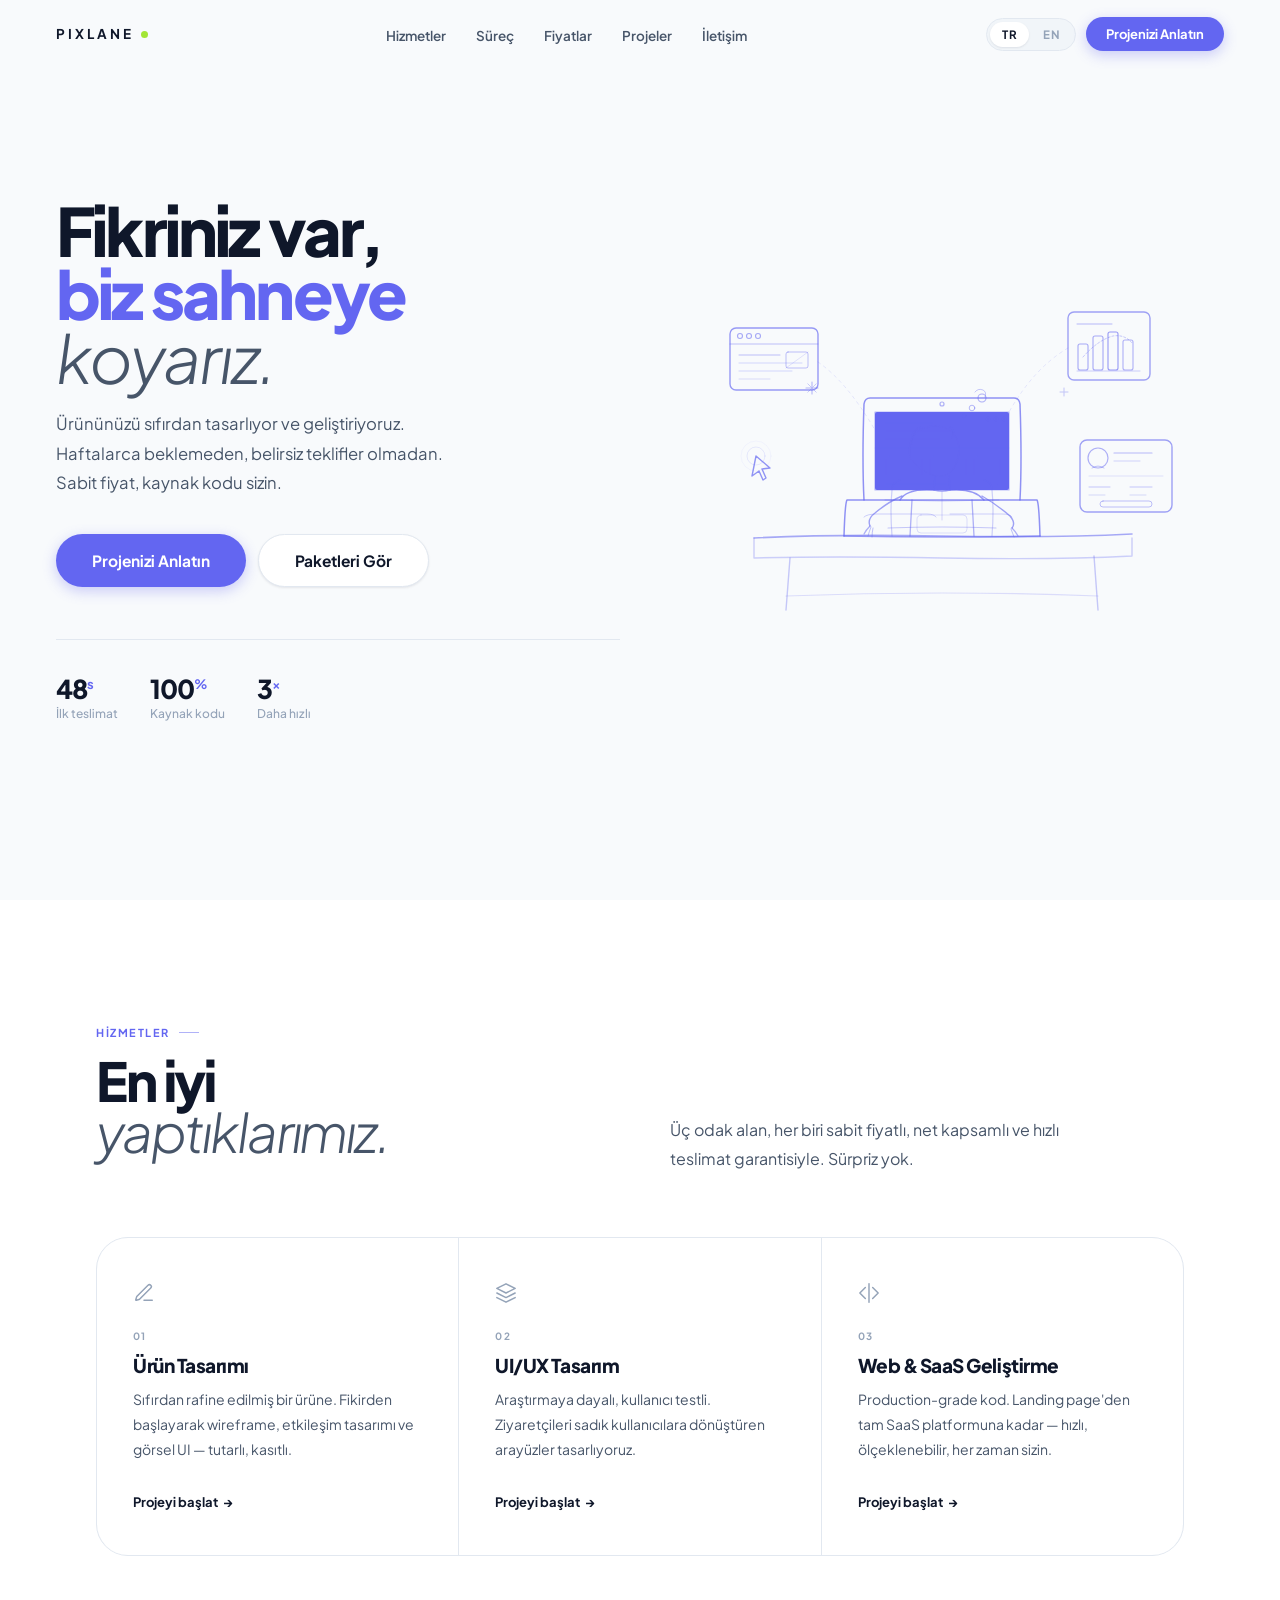
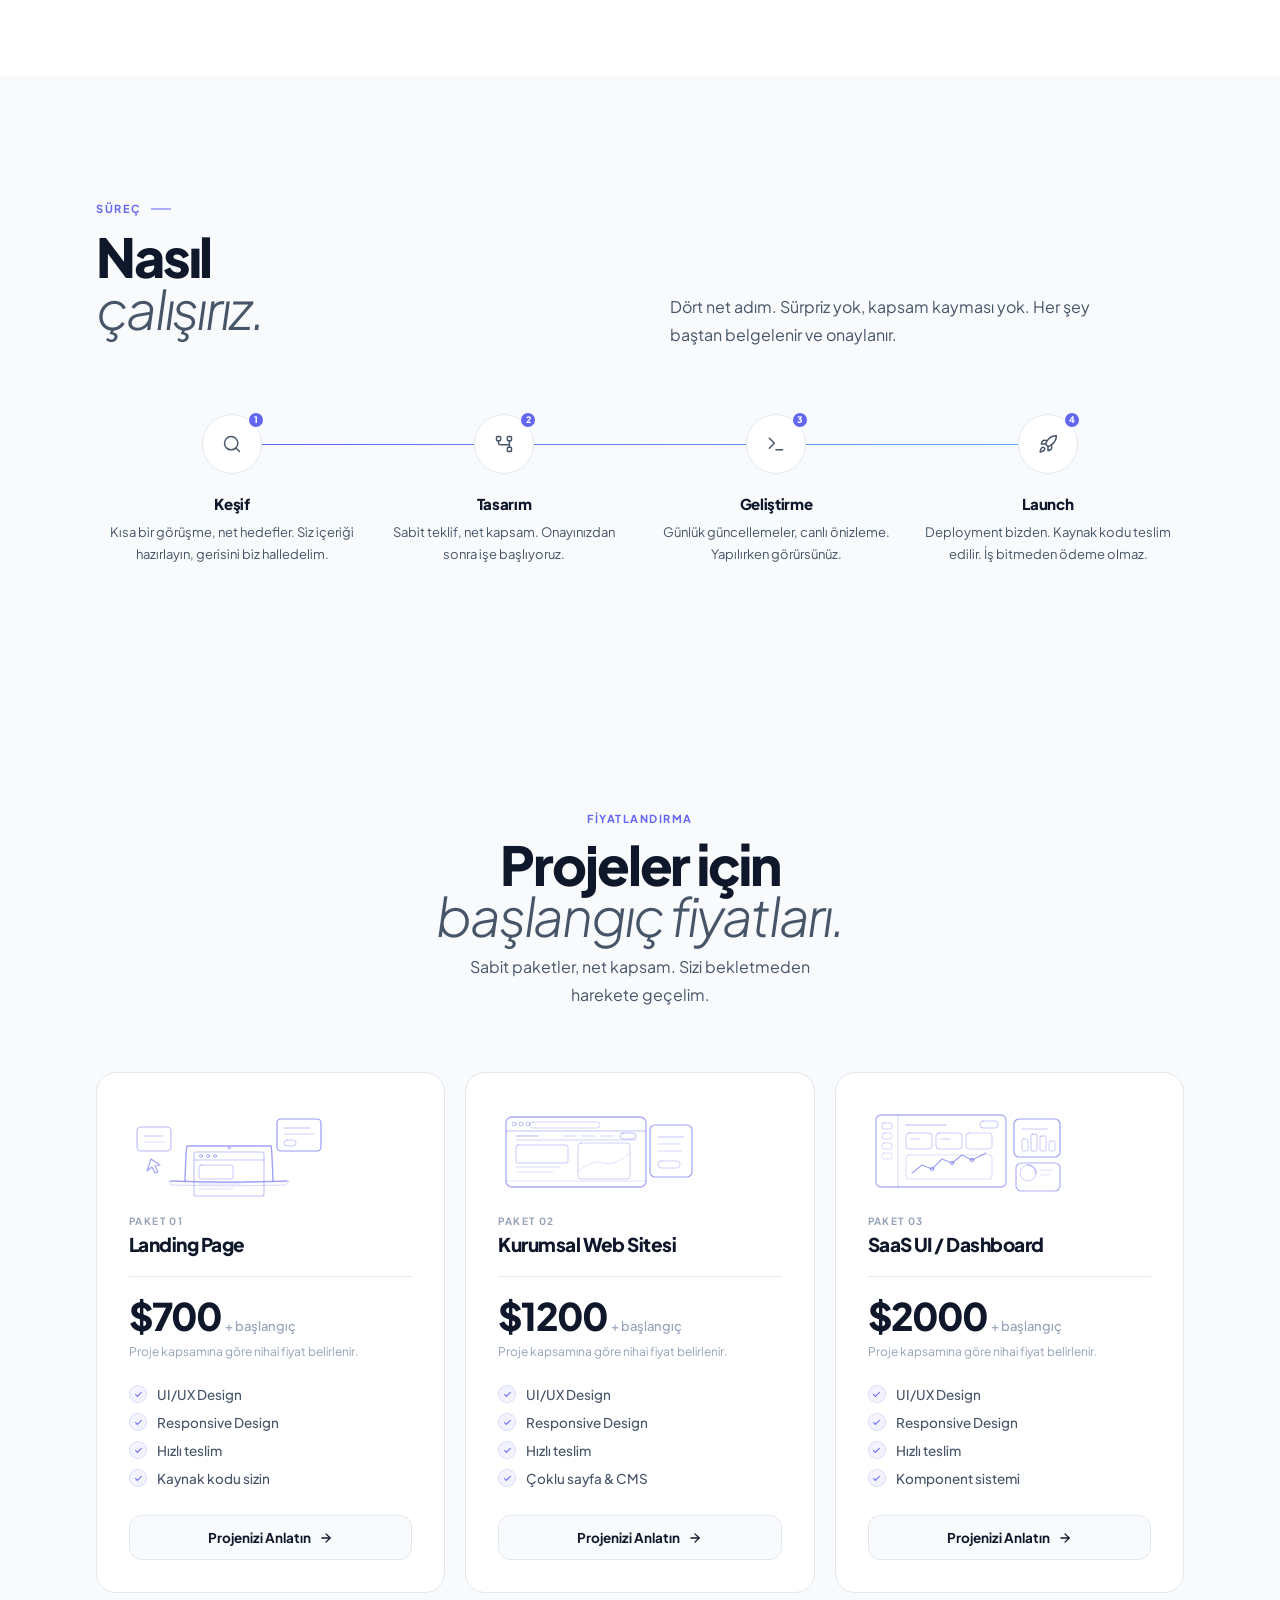
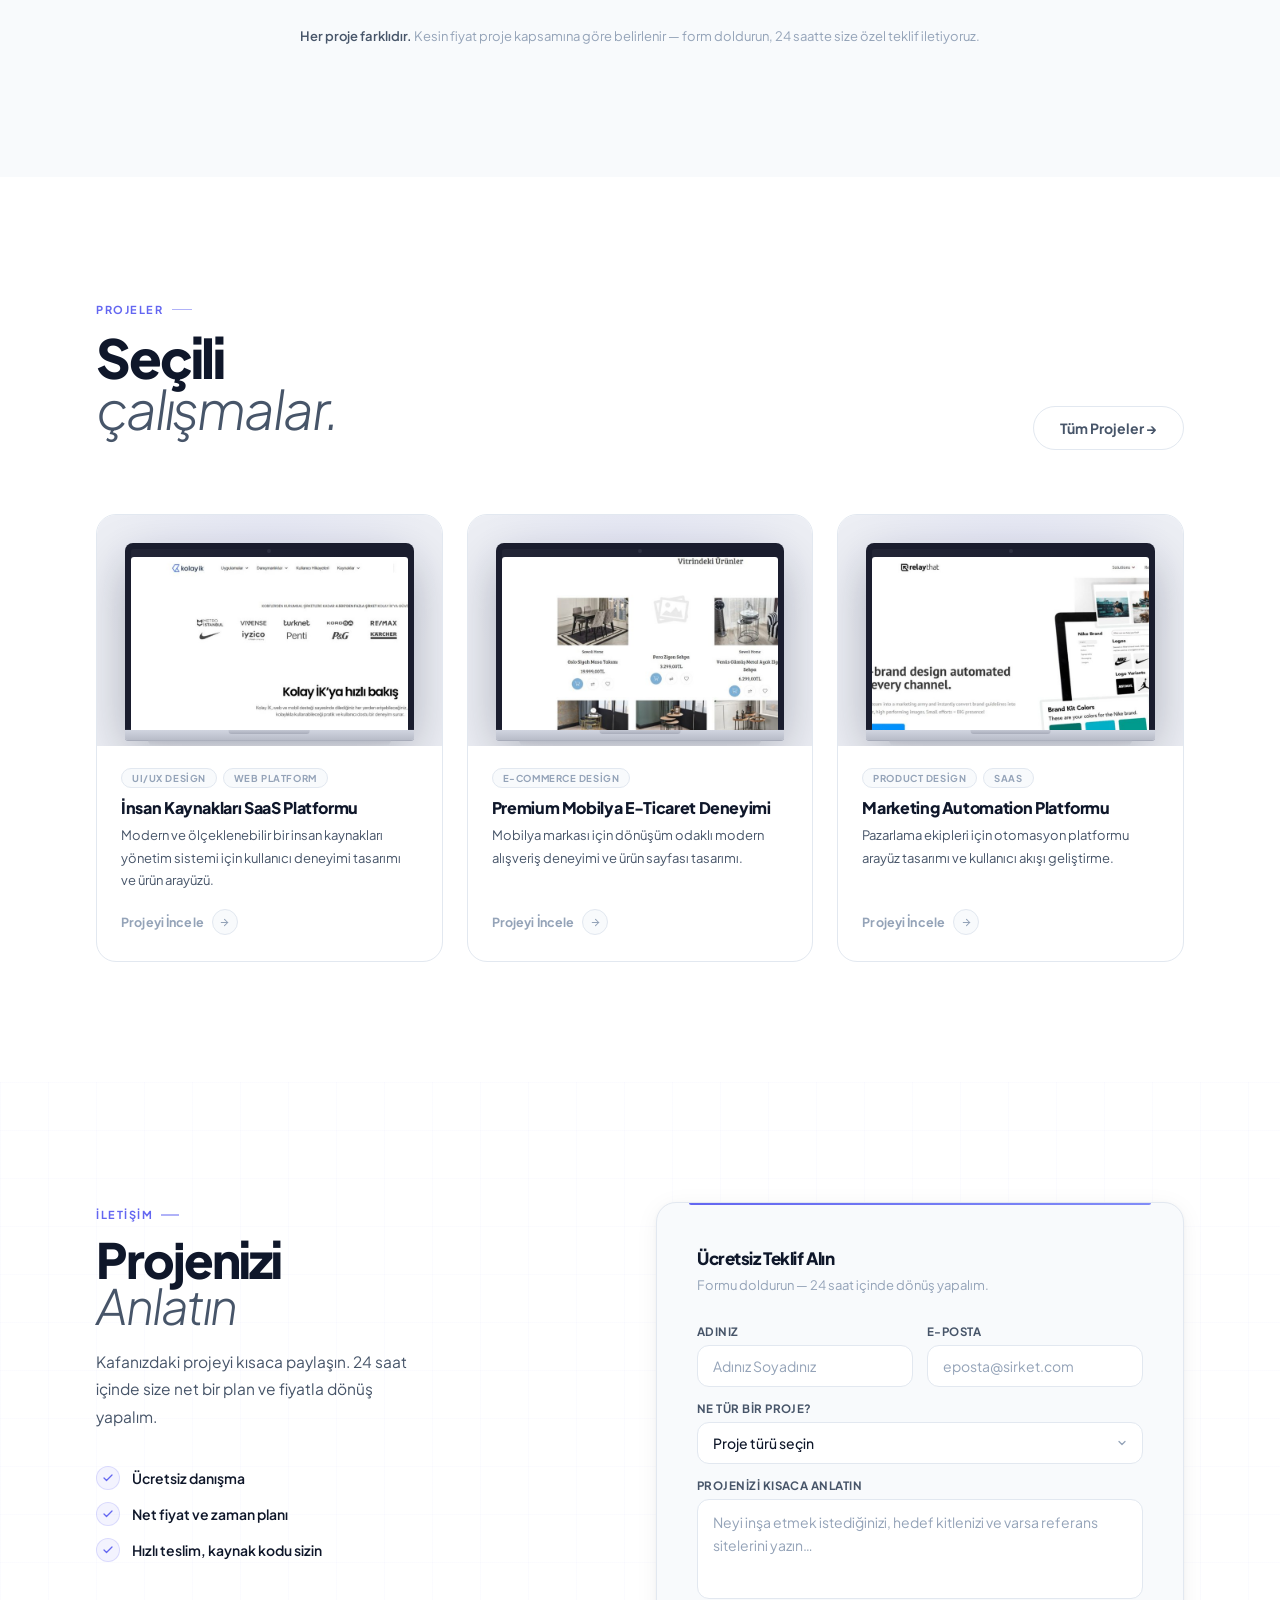
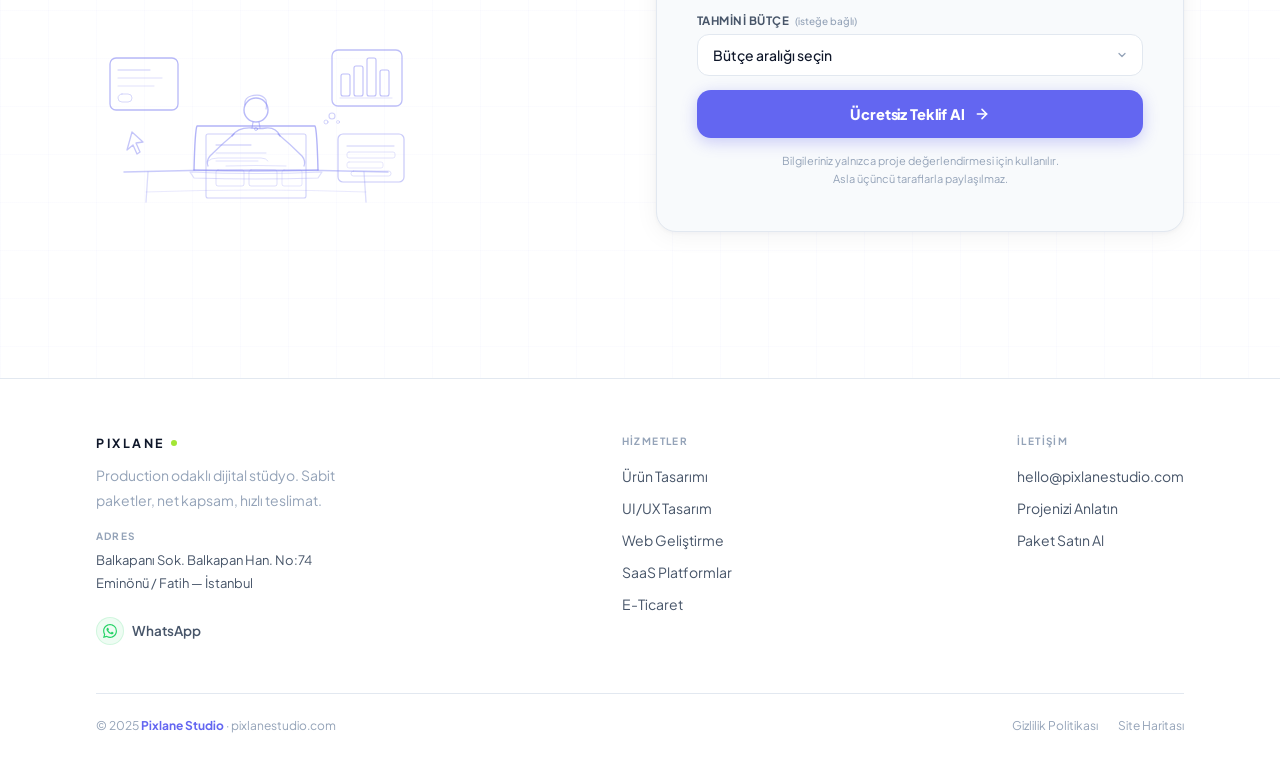
==== commit 46ce2330: "Rename pixlane_v9.html to index.html" ====
--- a/index.html
+++ b/index.html
@@ -1,633 +1,2736 @@
 <!DOCTYPE html>
 <html lang="tr">
 <head>
-<meta charset="UTF-8">
-<meta name="viewport" content="width=device-width, initial-scale=1.0">
-<title>Pixlane — Dijital Ürünler Stüdyosu</title>
-<meta name="description" content="Web sitesi, e-ticaret, SaaS. Modern araçlarla, insan kontrolünde.">
-<meta name="color-scheme" content="light">
-<link rel="preconnect" href="https://fonts.googleapis.com">
-<link href="https://fonts.googleapis.com/css2?family=Syne:wght@400;500;600;700;800&family=JetBrains+Mono:wght@300;400;500&family=Fraunces:ital,wght@0,300;0,400;1,300;1,400&display=swap" rel="stylesheet">
+<meta charset="UTF-8"/>
+<meta name="viewport" content="width=device-width,initial-scale=1.0"/>
+<title>Pixlane Studio — Dijital Ürün Stüdyosu</title>
+<meta name="description" content="Startuplar ve büyüyen şirketler için tasarım ve geliştirme stüdyosu."/>
+<link rel="preconnect" href="https://fonts.googleapis.com"/>
+<link href="https://fonts.googleapis.com/css2?family=Plus+Jakarta+Sans:ital,wght@0,300;0,400;0,500;0,600;0,700;0,800;1,300;1,400;1,700&display=swap" rel="stylesheet"/>
 <style>
+/* ─────────────────────────────────────────────
+   TOKENS
+───────────────────────────────────────────── */
 :root {
-  --void: #04040f;
-  --deep: #080818;
-  --surface: #0d0d24;
-  --indigo: #4f46e5;
-  --indigo2: #6366f1;
-  --indigo3: #818cf8;
-  --lime: #b8ff3c;
-  --lime2: #d4ff6e;
-  --paper: #f8f7f3;
-  --paper2: #f0ede4;
-  --ink: #111118;
-  --muted-dark: #6b6b8a;
-  --muted-light: #6b6878;
-  --border-dark: rgba(99,102,241,0.15);
-  --border-light: rgba(17,17,24,0.1);
-  --mono: 'JetBrains Mono', monospace;
-  --display: 'Syne', sans-serif;
-  --serif: 'Fraunces', serif;
-  --glow-indigo: 0 0 40px rgba(99,102,241,0.35);
-  --glow-lime: 0 0 40px rgba(184,255,60,0.3);
-}
-
-*, *::before, *::after { box-sizing: border-box; margin: 0; padding: 0; }
-html { scroll-behavior: smooth; }
-body { background: var(--paper); color: var(--ink); font-family: var(--display); overflow-x: hidden; cursor: none; }
-
-/* GRAIN */
-body::after { content:''; position:fixed; inset:0; background-image:url("data:image/svg+xml,%3Csvg viewBox='0 0 512 512' xmlns='http://www.w3.org/2000/svg'%3E%3Cfilter id='n'%3E%3CfeTurbulence type='fractalNoise' baseFrequency='0.75' numOctaves='4' stitchTiles='stitch'/%3E%3C/filter%3E%3Crect width='100%25' height='100%25' filter='url(%23n)' opacity='0.03'/%3E%3C/svg%3E"); pointer-events:none; z-index:9000; }
-
-/* CURSOR */
-.cur { width:8px; height:8px; background:var(--lime); border-radius:50%; position:fixed; pointer-events:none; z-index:9999; transform:translate(-50%,-50%); transition:transform .1s,background .2s; mix-blend-mode:difference; }
-.cur-ring { width:32px; height:32px; border:1px solid rgba(99,102,241,0.6); border-radius:50%; position:fixed; pointer-events:none; z-index:9998; transform:translate(-50%,-50%); transition:width .3s,height .3s,opacity .3s; }
-
-/* NAV */
-nav { position:fixed; top:0; left:0; right:0; z-index:500; padding:0 56px; height:68px; display:flex; align-items:center; justify-content:space-between; background:rgba(4,4,15,0.85); backdrop-filter:blur(24px); border-bottom:1px solid var(--border-dark); }
-.nav-logo { font-family:var(--mono); font-size:13px; font-weight:500; letter-spacing:.2em; text-decoration:none; color:#f0f0ff; display:flex; align-items:center; gap:8px; }
-.nav-dot { width:6px; height:6px; background:var(--lime); border-radius:50%; box-shadow:var(--glow-lime); animation:pulse 2s ease-in-out infinite; }
-@keyframes pulse { 0%,100%{opacity:1;transform:scale(1)} 50%{opacity:.5;transform:scale(.7)} }
-.nav-links { display:flex; gap:36px; list-style:none; }
-.nav-links a { font-family:var(--mono); font-size:11px; letter-spacing:.1em; color:rgba(240,240,255,.5); text-decoration:none; transition:color .2s; text-transform:uppercase; }
-.nav-links a:hover { color:#f0f0ff; }
-.nav-btn { font-family:var(--mono); font-size:11px; letter-spacing:.1em; text-transform:uppercase; color:var(--void); background:var(--lime); padding:10px 22px; text-decoration:none; transition:all .2s; cursor:none; font-weight:500; }
-.nav-btn:hover { background:var(--lime2); box-shadow:var(--glow-lime); transform:translateY(-1px); }
-
-/* ═══════════════ HERO — DARK ═══════════════ */
-.hero { min-height:100vh; display:flex; flex-direction:column; justify-content:flex-end; padding:68px 56px 72px; position:relative; overflow:hidden; background:var(--void); }
-
-.hero-grid { position:absolute; inset:0; background-image:linear-gradient(rgba(99,102,241,0.07) 1px,transparent 1px),linear-gradient(90deg,rgba(99,102,241,0.07) 1px,transparent 1px); background-size:64px 64px; mask-image:radial-gradient(ellipse 90% 90% at 50% 50%,black 20%,transparent 100%); }
-.orb1 { position:absolute; top:10%; left:55%; width:600px; height:600px; background:radial-gradient(circle,rgba(99,102,241,0.2) 0%,transparent 70%); border-radius:50%; pointer-events:none; animation:float1 9s ease-in-out infinite; }
-.orb2 { position:absolute; top:50%; left:10%; width:350px; height:350px; background:radial-gradient(circle,rgba(184,255,60,0.07) 0%,transparent 70%); border-radius:50%; pointer-events:none; animation:float2 11s ease-in-out infinite; }
-@keyframes float1 { 0%,100%{transform:translate(0,0)} 50%{transform:translate(40px,-50px)} }
-@keyframes float2 { 0%,100%{transform:translate(0,0)} 50%{transform:translate(-30px,40px)} }
-
-.hero-eyebrow { font-family:var(--mono); font-size:11px; letter-spacing:.2em; text-transform:uppercase; color:var(--indigo3); margin-bottom:40px; display:flex; align-items:center; gap:14px; }
-.hero-eyebrow::before { content:''; width:32px; height:1px; background:var(--indigo2); }
-
-.hero-title { font-family:var(--serif); font-size:clamp(60px,9vw,130px); line-height:.93; font-weight:300; letter-spacing:-.03em; margin-bottom:56px; color:#f0f0ff; }
-.hero-title .l2 { font-style:italic; color:var(--indigo3); }
-.hero-title .l3 { color:var(--lime); text-shadow:var(--glow-lime); }
-
-.hero-bottom { display:flex; align-items:flex-end; justify-content:space-between; gap:48px; }
-.hero-desc { font-family:var(--mono); font-size:15px; color:rgba(240,240,255,.55); line-height:1.8; max-width:400px; font-weight:300; }
-.hero-desc strong { color:rgba(240,240,255,.9); font-weight:400; }
-
-.hero-right { display:flex; flex-direction:column; align-items:flex-end; gap:28px; }
-.hero-stats { display:flex; gap:40px; }
-.hs { text-align:right; }
-.hs-num { font-family:var(--serif); font-size:44px; font-weight:300; line-height:1; color:#f0f0ff; }
-.hs-num sup { font-size:20px; color:var(--lime); vertical-align:super; }
-.hs-label { font-family:var(--mono); font-size:9px; letter-spacing:.12em; color:rgba(240,240,255,.4); text-transform:uppercase; margin-top:4px; }
-
-.hero-ctas { display:flex; gap:14px; align-items:center; }
-.btn-lime { display:inline-flex; align-items:center; gap:10px; background:var(--lime); color:var(--void); font-family:var(--mono); font-size:12px; letter-spacing:.1em; text-transform:uppercase; padding:16px 32px; text-decoration:none; transition:all .25s; cursor:none; font-weight:600; }
-.btn-lime:hover { background:var(--lime2); box-shadow:var(--glow-lime); transform:translateY(-3px); }
-.btn-ghost-dark { display:inline-flex; align-items:center; gap:10px; border:1px solid rgba(99,102,241,.4); color:rgba(240,240,255,.6); font-family:var(--mono); font-size:12px; letter-spacing:.1em; text-transform:uppercase; padding:16px 32px; text-decoration:none; transition:all .25s; cursor:none; }
-.btn-ghost-dark:hover { border-color:var(--indigo2); color:#f0f0ff; box-shadow:var(--glow-indigo); }
-
-/* AI BADGE — replaces ticker */
-.ai-band { background:var(--deep); border-top:1px solid var(--border-dark); border-bottom:1px solid var(--border-dark); padding:28px 56px; display:flex; align-items:center; justify-content:space-between; gap:40px; }
-.ai-band-left { display:flex; align-items:center; gap:16px; }
-.ai-dot-group { display:flex; gap:6px; }
-.ai-dot { width:8px; height:8px; border-radius:50%; background:var(--indigo2); opacity:.4; animation:dotPulse 1.8s ease-in-out infinite; }
-.ai-dot:nth-child(2) { animation-delay:.3s; background:var(--lime); }
-.ai-dot:nth-child(3) { animation-delay:.6s; }
-@keyframes dotPulse { 0%,100%{opacity:.4;transform:scale(1)} 50%{opacity:1;transform:scale(1.3)} }
-.ai-band-text { font-family:var(--mono); font-size:11px; letter-spacing:.15em; text-transform:uppercase; color:rgba(240,240,255,.5); }
-.ai-band-text strong { color:var(--indigo3); }
-.ai-tags { display:flex; gap:10px; flex-wrap:wrap; }
-.ai-tag { font-family:var(--mono); font-size:10px; letter-spacing:.08em; padding:6px 12px; border:1px solid var(--border-dark); color:rgba(240,240,255,.4); text-transform:uppercase; }
-.ai-tag.lit { border-color:rgba(184,255,60,.3); color:var(--lime); }
-
-/* ═══════════════ LIGHT SECTIONS ═══════════════ */
-.s-label { font-family:var(--mono); font-size:10px; letter-spacing:.2em; text-transform:uppercase; color:var(--indigo2); margin-bottom:64px; display:flex; align-items:center; gap:16px; }
-.s-label::after { content:''; flex:1; height:1px; background:var(--border-light); }
-.s-label.dark-label { color:var(--indigo3); }
-.s-label.dark-label::after { background:var(--border-dark); }
-
-/* MANIFESTO — light */
-.manifesto { background:var(--paper); padding:120px 56px; }
-.mf-grid { display:grid; grid-template-columns:1fr 1.8fr; gap:100px; align-items:start; }
-.mf-left h2 { font-family:var(--serif); font-size:clamp(40px,4.5vw,64px); font-weight:300; line-height:1.05; position:sticky; top:100px; color:var(--ink); }
-.mf-left h2 em { font-style:italic; color:var(--indigo2); }
-.mf-text p { font-size:18px; line-height:1.85; color:var(--muted-light); margin-bottom:28px; max-width:600px; }
-.mf-text p:first-child { font-family:var(--serif); font-size:22px; font-style:italic; color:var(--ink); font-weight:300; }
-.mf-text strong { color:var(--ink); font-weight:600; }
-
-/* SERVICES — light */
-.services { background:var(--paper2); padding:120px 56px; }
-.svc-grid { display:grid; grid-template-columns:repeat(2,1fr); gap:1px; background:var(--border-light); border:1px solid var(--border-light); }
-.svc-card { background:var(--paper2); padding:52px 48px; position:relative; overflow:hidden; transition:background .3s; cursor:none; }
-.svc-card::after { content:''; position:absolute; bottom:0; left:0; width:100%; height:2px; background:linear-gradient(90deg,var(--indigo),var(--lime)); transform:scaleX(0); transform-origin:left; transition:transform .4s ease; }
-.svc-card:hover::after { transform:scaleX(1); }
-.svc-card:hover { background:var(--paper); }
-.svc-num { font-family:var(--mono); font-size:10px; color:var(--indigo2); letter-spacing:.15em; margin-bottom:36px; }
-.svc-icon { font-size:30px; margin-bottom:20px; display:block; }
-.svc-card h3 { font-family:var(--serif); font-size:30px; font-weight:300; margin-bottom:12px; color:var(--ink); }
-.svc-card p { color:var(--muted-light); font-size:14px; line-height:1.7; margin-bottom:28px; font-family:var(--mono); font-weight:300; }
-.svc-price { font-family:var(--mono); font-size:12px; letter-spacing:.08em; color:var(--indigo); font-weight:500; }
-
-/* PORTFOLIO — light */
-.portfolio { background:var(--paper); padding:120px 56px; }
-.port-grid { display:grid; grid-template-columns:repeat(3,1fr); gap:1px; background:var(--border-light); border:1px solid var(--border-light); }
-.port-card { background:var(--paper); padding:0; position:relative; overflow:hidden; transition:all .3s; cursor:none; }
-.port-card:hover { background:var(--paper2); }
-.port-card:hover .port-overlay { opacity:1; }
-.port-img { width:100%; aspect-ratio:16/9; display:flex; align-items:center; justify-content:center; font-size:48px; position:relative; overflow:hidden; }
-.port-img.saas { background:linear-gradient(135deg,#0d0d24 0%,#1a1a4e 100%); }
-.port-img.hukuk { background:linear-gradient(135deg,#1a1208 0%,#3d2d10 100%); }
-.port-img.eticaret { background:linear-gradient(135deg,#0d1a0d 0%,#1a3d1a 100%); }
-.port-img.butik { background:linear-gradient(135deg,#1a0d1a 0%,#3d1040 100%); }
-.port-img.klinik { background:linear-gradient(135deg,#081a1a 0%,#103d3d 100%); }
-.port-img.freelancer { background:linear-gradient(135deg,#1a1008 0%,#3d2810 100%); }
-.port-img-inner { position:relative; z-index:1; }
-.port-overlay { position:absolute; inset:0; background:rgba(79,70,229,.15); display:flex; align-items:center; justify-content:center; opacity:0; transition:opacity .3s; }
-.port-overlay-btn { font-family:var(--mono); font-size:10px; letter-spacing:.15em; text-transform:uppercase; color:#fff; background:var(--indigo); padding:10px 20px; }
-.port-info { padding:24px 28px; }
-.port-tags { display:flex; gap:8px; margin-bottom:12px; flex-wrap:wrap; }
-.port-tag { font-family:var(--mono); font-size:9px; letter-spacing:.1em; text-transform:uppercase; padding:4px 8px; border:1px solid var(--border-light); color:var(--muted-light); }
-.port-tag.live { border-color:rgba(184,255,60,.4); color:#4a7a00; background:rgba(184,255,60,.08); }
-.port-card h3 { font-family:var(--serif); font-size:20px; font-weight:300; margin-bottom:6px; color:var(--ink); }
-.port-card p { font-family:var(--mono); font-size:12px; color:var(--muted-light); line-height:1.5; font-weight:300; }
-
-/* PROCESS — light */
-.process { background:var(--paper2); padding:120px 56px; }
-.proc-title { font-family:var(--serif); font-size:clamp(40px,5.5vw,72px); font-weight:300; margin-bottom:80px; line-height:1; color:var(--ink); }
-.proc-title em { font-style:italic; color:var(--indigo2); }
-.proc-steps { display:grid; grid-template-columns:repeat(5,1fr); gap:1px; background:var(--border-light); border:1px solid var(--border-light); }
-.proc-step { background:var(--paper2); padding:40px 28px; transition:background .3s; display:flex; flex-direction:column; }
-.proc-step:hover { background:var(--paper); }
-.proc-n { font-family:var(--mono); font-size:10px; color:var(--indigo2); letter-spacing:.15em; margin-bottom:28px; display:block; }
-.proc-step h3 { font-family:var(--serif); font-size:20px; font-weight:300; margin-bottom:10px; color:var(--ink); }
-.proc-step p { font-size:12px; color:var(--muted-light); line-height:1.65; font-family:var(--mono); font-weight:300; flex:1; }
-.proc-tag { display:inline-block; font-family:var(--mono); font-size:9px; letter-spacing:.12em; padding:4px 10px; margin-top:20px; border:1px solid rgba(99,102,241,.3); color:var(--indigo); align-self:flex-start; text-transform:uppercase; }
-
-/* WHY — light */
-.why { background:var(--paper); padding:120px 56px; }
-.why-grid { display:grid; grid-template-columns:1fr 1fr; gap:80px; align-items:center; }
-.why-left h2 { font-family:var(--serif); font-size:clamp(40px,5vw,68px); font-weight:300; line-height:1.05; margin-bottom:28px; color:var(--ink); }
-.why-left h2 em { font-style:italic; color:var(--indigo2); }
-.why-left p { font-size:15px; color:var(--muted-light); line-height:1.8; margin-bottom:20px; font-family:var(--mono); font-weight:300; }
-.why-items { display:flex; flex-direction:column; gap:1px; background:var(--border-light); border:1px solid var(--border-light); }
-.why-item { background:var(--paper); padding:22px 28px; display:flex; align-items:flex-start; gap:20px; transition:background .2s; }
-.why-item:hover { background:var(--paper2); }
-.why-n { font-family:var(--mono); font-size:10px; color:var(--indigo2); min-width:28px; padding-top:3px; letter-spacing:.1em; }
-.why-item h4 { font-size:14px; font-weight:600; margin-bottom:4px; color:var(--ink); }
-.why-item p { font-size:12px; color:var(--muted-light); line-height:1.5; font-family:var(--mono); font-weight:300; }
-
-/* ═══════════════ PRICING — DARK ═══════════════ */
-.pricing { background:var(--deep); padding:120px 56px; }
-.pricing-top { display:flex; justify-content:space-between; align-items:flex-end; margin-bottom:72px; }
-.pricing-top h2 { font-family:var(--serif); font-size:clamp(40px,5.5vw,72px); font-weight:300; line-height:.95; color:#f0f0ff; }
-.pricing-top h2 em { font-style:italic; color:var(--lime); text-shadow:var(--glow-lime); }
-.pricing-note { font-family:var(--mono); font-size:12px; color:rgba(240,240,255,.4); max-width:260px; text-align:right; line-height:1.7; }
-.pricing-grid { display:grid; grid-template-columns:repeat(3,1fr); gap:1px; background:var(--border-dark); border:1px solid var(--border-dark); }
-.p-card { background:var(--surface); padding:48px 40px; position:relative; transition:all .35s; cursor:none; }
-.p-card:hover { background:var(--deep); transform:translateY(-5px); box-shadow:0 24px 60px rgba(0,0,0,.5); }
-.p-card.hot { background:linear-gradient(145deg,#3730a3 0%,var(--indigo) 100%); border:1px solid rgba(184,255,60,.25); }
-.p-card.hot:hover { transform:translateY(-8px); box-shadow:0 24px 60px rgba(79,70,229,.4),var(--glow-indigo); }
-.p-badge { font-family:var(--mono); font-size:9px; letter-spacing:.15em; text-transform:uppercase; color:var(--lime); background:rgba(184,255,60,.1); border:1px solid rgba(184,255,60,.3); padding:5px 12px; display:inline-block; margin-bottom:28px; }
-.p-tag { font-family:var(--mono); font-size:10px; letter-spacing:.12em; text-transform:uppercase; color:rgba(240,240,255,.4); margin-bottom:28px; display:block; }
-.p-name { font-family:var(--serif); font-size:26px; font-weight:300; margin-bottom:8px; color:#f0f0ff; }
-.p-price { font-family:var(--mono); font-size:52px; font-weight:300; line-height:1; margin-bottom:4px; letter-spacing:-.02em; color:#f0f0ff; }
-.p-card.hot .p-price { color:var(--lime); text-shadow:var(--glow-lime); }
-.p-period { font-family:var(--mono); font-size:11px; color:rgba(240,240,255,.4); margin-bottom:40px; }
-.p-features { list-style:none; display:flex; flex-direction:column; gap:12px; margin-bottom:40px; }
-.p-features li { font-size:13px; color:rgba(240,240,255,.55); display:flex; align-items:flex-start; gap:10px; line-height:1.4; font-family:var(--mono); font-weight:300; }
-.p-card.hot .p-features li { color:rgba(240,240,255,.8); }
-.p-features li::before { content:'→'; color:var(--indigo3); flex-shrink:0; }
-.p-card.hot .p-features li::before { color:var(--lime); }
-.p-btn { display:block; text-align:center; padding:16px 24px; font-family:var(--mono); font-size:12px; letter-spacing:.1em; text-transform:uppercase; text-decoration:none; transition:all .25s; cursor:none; border:1px solid var(--border-dark); color:rgba(240,240,255,.5); }
-.p-btn:hover { border-color:var(--indigo2); color:#f0f0ff; box-shadow:var(--glow-indigo); }
-.p-card.hot .p-btn { background:var(--lime); color:var(--void); border:none; font-weight:600; font-size:13px; }
-.p-card.hot .p-btn:hover { background:var(--lime2); box-shadow:var(--glow-lime); transform:translateY(-2px); }
-
-/* ABOUT — light */
-.about { background:var(--paper2); padding:120px 56px; }
-.about-grid { display:grid; grid-template-columns:1fr 1fr; gap:80px; align-items:start; }
-.about-left h2 { font-family:var(--serif); font-size:clamp(36px,4vw,56px); font-weight:300; line-height:1.1; margin-bottom:28px; color:var(--ink); }
-.about-left h2 em { font-style:italic; color:var(--indigo2); }
-.about-left p { font-size:14px; color:var(--muted-light); line-height:1.8; margin-bottom:20px; font-family:var(--mono); font-weight:300; }
-.tech-stack { display:flex; flex-wrap:wrap; gap:8px; margin-top:32px; }
-.tech-tag { font-family:var(--mono); font-size:10px; letter-spacing:.08em; padding:6px 12px; border:1px solid var(--border-light); color:var(--muted-light); transition:all .2s; }
-.tech-tag:hover { border-color:var(--indigo2); color:var(--indigo); }
-.about-right { display:flex; flex-direction:column; gap:1px; background:var(--border-light); border:1px solid var(--border-light); }
-.a-detail { background:var(--paper2); padding:20px 24px; transition:background .2s; }
-.a-detail:hover { background:var(--paper); }
-.a-label { font-family:var(--mono); font-size:9px; letter-spacing:.15em; color:var(--indigo2); text-transform:uppercase; margin-bottom:6px; }
-.a-value { font-size:13px; color:var(--ink); line-height:1.5; font-family:var(--mono); font-weight:300; }
-
-/* CONTACT — dark */
-.contact { background:var(--void); padding:120px 56px; position:relative; overflow:hidden; }
-.contact::before { content:''; position:absolute; bottom:-300px; left:50%; transform:translateX(-50%); width:900px; height:500px; background:radial-gradient(ellipse,rgba(99,102,241,.12) 0%,transparent 70%); pointer-events:none; }
-.contact-inner { display:grid; grid-template-columns:1fr 1fr; gap:80px; align-items:end; }
-.contact-left h2 { font-family:var(--serif); font-size:clamp(48px,8vw,110px); font-weight:300; line-height:.9; margin-bottom:32px; color:#f0f0ff; }
-.contact-left h2 em { font-style:italic; color:var(--lime); text-shadow:var(--glow-lime); }
-.contact-left p { font-size:14px; color:rgba(240,240,255,.5); line-height:1.8; font-family:var(--mono); font-weight:300; }
-.c-links { display:flex; flex-direction:column; }
-.c-link { display:flex; align-items:center; justify-content:space-between; padding:22px 0; border-bottom:1px solid var(--border-dark); text-decoration:none; color:#f0f0ff; transition:padding-left .3s,border-color .3s; }
-.c-link:first-child { border-top:1px solid var(--border-dark); }
-.c-link:hover { padding-left:14px; border-color:var(--indigo2); }
-.c-link-label { font-family:var(--mono); font-size:9px; letter-spacing:.15em; color:var(--indigo3); text-transform:uppercase; margin-bottom:5px; }
-.c-link-value { font-size:17px; font-family:var(--display); }
-.c-arrow { font-size:22px; opacity:.3; transition:opacity .2s,transform .2s; color:var(--lime); }
-.c-link:hover .c-arrow { opacity:1; transform:translate(5px,-5px); }
-
-footer { background:var(--void); color:rgba(240,240,255,.3); padding:28px 56px; display:flex; justify-content:space-between; align-items:center; border-top:1px solid var(--border-dark); }
-footer span { font-family:var(--mono); font-size:10px; letter-spacing:.1em; text-transform:uppercase; }
-.ft { font-family:var(--serif); font-style:italic; font-size:14px; color:var(--indigo3); }
-
-/* FADE UP */
-.fu { opacity:0; transform:translateY(28px); transition:opacity .8s ease,transform .8s ease; }
-.fu.vis { opacity:1; transform:translateY(0); }
-.fu1{transition-delay:.1s}.fu2{transition-delay:.2s}.fu3{transition-delay:.3s}.fu4{transition-delay:.4s}
-
-/* ORDER FORM */
-.order-section { background:var(--paper2); padding:120px 56px; }
-.order-grid { display:grid; grid-template-columns:1fr 1.4fr; gap:80px; align-items:start; }
-.order-left h2 { font-family:var(--serif); font-size:clamp(36px,4vw,56px); font-weight:300; line-height:1.05; margin-bottom:20px; color:var(--ink); }
-.order-left p { font-size:14px; color:var(--muted-light); line-height:1.8; margin-bottom:36px; font-family:var(--mono); font-weight:300; }
-.order-promises { display:flex; flex-direction:column; gap:12px; }
-.op { display:flex; align-items:center; gap:12px; font-family:var(--mono); font-size:13px; color:var(--ink); }
-.op-icon { color:var(--indigo2); font-size:16px; }
-
-.order-form { display:flex; flex-direction:column; gap:20px; }
-.form-row { display:grid; grid-template-columns:1fr 1fr; gap:16px; }
-.form-group { display:flex; flex-direction:column; gap:8px; }
-.form-label { font-family:var(--mono); font-size:10px; letter-spacing:.15em; text-transform:uppercase; color:var(--indigo2); }
-.form-input { background:var(--paper); border:1px solid var(--border-light); color:var(--ink); font-family:var(--mono); font-size:13px; padding:14px 16px; outline:none; transition:border-color .2s,box-shadow .2s; width:100%; font-weight:300; -webkit-appearance:none; }
-.form-input:focus { border-color:var(--indigo2); box-shadow:0 0 0 3px rgba(99,102,241,.1); }
-.form-input::placeholder { color:var(--muted-light); }
-.form-textarea { min-height:130px; resize:vertical; }
-.form-select-wrap { position:relative; }
-.form-select { appearance:none; cursor:pointer; }
-.form-select-wrap::after { content:'↓'; position:absolute; right:16px; top:50%; transform:translateY(-50%); font-family:var(--mono); font-size:12px; color:var(--muted-light); pointer-events:none; }
-.form-submit { background:var(--indigo); color:#f0f0ff; font-family:var(--mono); font-size:13px; letter-spacing:.1em; text-transform:uppercase; padding:18px 32px; border:none; cursor:pointer; transition:all .25s; display:flex; align-items:center; justify-content:center; gap:12px; font-weight:500; margin-top:4px; }
-.form-submit:hover { background:var(--indigo2); box-shadow:var(--glow-indigo); transform:translateY(-2px); }
-.form-submit span { transition:transform .2s; }
-.form-submit:hover span { transform:translateX(4px); }
-
-/* MOBILE */
-@media(max-width:960px){
-  nav { padding:0 24px; } .nav-links { display:none; }
-  .hero,.manifesto,.services,.portfolio,.process,.why,.pricing,.about,.contact { padding:80px 24px; }
-  .hero { padding-top:88px; }
-  .hero-bottom { flex-direction:column; align-items:flex-start; gap:32px; }
-  .hero-right { align-items:flex-start; }
-  .hero-stats { gap:24px; }
-  .hs { text-align:left; }
-  .order-grid { grid-template-columns:1fr; }
-  .form-row { grid-template-columns:1fr; }
-  .svc-grid,.why-grid,.pricing-grid,.port-grid { grid-template-columns:1fr; }
-  .proc-steps { grid-template-columns:repeat(2,1fr); }
-  .pricing-top,.ai-band { flex-direction:column; align-items:flex-start; gap:20px; }
-  .pricing-note { text-align:left; }
-  footer { flex-direction:column; gap:10px; text-align:center; }
-  body { cursor:auto; } .cur,.cur-ring { display:none; }
-}
+  --bg:          #F8FAFC;
+  --bg-card:     #FFFFFF;
+  --bg-subtle:   #F1F5F9;
+  --border:      #E2E8F0;
+  --border-soft: #EEF2F7;
+  --text:        #0F172A;
+  --text-2:      #475569;
+  --text-3:      #94A3B8;
+  --indigo:      #6366F1;
+  --indigo-2:    #818CF8;
+  --indigo-soft: rgba(99,102,241,.08);
+  --indigo-mid:  rgba(99,102,241,.16);
+  --accent:      #60A5FA;
+  --accent-soft: rgba(96,165,250,.10);
+  --green:       #10B981;
+  --r-sm: 12px;
+  --r:    18px;
+  --r-lg: 24px;
+  --r-xl: 32px;
+  --sh-xs: 0 1px 3px rgba(15,23,42,.05), 0 1px 2px rgba(15,23,42,.04);
+  --sh-sm: 0 2px 8px rgba(15,23,42,.07), 0 1px 3px rgba(15,23,42,.05);
+  --sh:    0 8px 24px rgba(15,23,42,.09), 0 2px 8px rgba(15,23,42,.05);
+  --sh-lg: 0 20px 56px rgba(15,23,42,.12), 0 6px 18px rgba(15,23,42,.07);
+  --sh-xl: 0 32px 80px rgba(15,23,42,.16), 0 10px 28px rgba(15,23,42,.09);
+  --ease: cubic-bezier(.16,1,.3,1);
+}
+
+/* ─────────────────────────────────────────────
+   RESET
+───────────────────────────────────────────── */
+*,*::before,*::after { box-sizing:border-box; margin:0; padding:0 }
+html { scroll-behavior:smooth; -webkit-text-size-adjust:100% }
+body {
+  font-family: 'Plus Jakarta Sans', system-ui, sans-serif;
+  background: var(--bg);
+  color: var(--text);
+  overflow-x: hidden;
+  -webkit-font-smoothing: antialiased;
+}
+a { text-decoration:none; color:inherit }
+img { max-width:100%; display:block }
+button { font-family:inherit; cursor:pointer }
+
+/* ─────────────────────────────────────────────
+   SCROLL REVEAL
+───────────────────────────────────────────── */
+.rv {
+  opacity: 0;
+  transform: translateY(24px);
+  transition: opacity .7s var(--ease), transform .7s var(--ease);
+}
+.rv.in { opacity:1; transform:none }
+.rv.d1 { transition-delay: .07s }
+.rv.d2 { transition-delay: .14s }
+.rv.d3 { transition-delay: .21s }
+.rv.d4 { transition-delay: .28s }
+.rv.d5 { transition-delay: .35s }
+.rv.d6 { transition-delay: .42s }
+
+/* ─────────────────────────────────────────────
+   NAV
+───────────────────────────────────────────── */
+.nav {
+  position: fixed; top: 0; left: 0; right: 0; z-index: 900;
+  height: 68px;
+  display: flex; align-items: center; justify-content: space-between;
+  padding: 0 56px;
+  transition: background .4s, box-shadow .4s, border-color .4s;
+}
+.nav.scrolled {
+  background: rgba(248,250,252,.92);
+  backdrop-filter: blur(20px);
+  -webkit-backdrop-filter: blur(20px);
+  box-shadow: 0 1px 0 var(--border);
+}
+
+.nav-logo {
+  display: flex; align-items: center; gap: 6px;
+  font-size: 13.5px; font-weight: 700; letter-spacing: .22em;
+  text-transform: uppercase; color: var(--text);
+  line-height: 1;
+}
+.nav-logo-dot {
+  width: 7px; height: 7px; border-radius: 50%;
+  background: #A3E635;
+  flex-shrink: 0;
+  margin-left: 1px;
+  animation: pulseDot 2.6s ease infinite;
+}
+/* kept for footer fallback */
+.nav-logomark {
+  display: none;
+}
+.nav-logomark-dot { display:none }
+@keyframes pulseDot {
+  0%,100% { box-shadow: 0 0 0 0 rgba(99,102,241,.45) }
+  60%      { box-shadow: 0 0 0 7px rgba(99,102,241,0) }
+}
+
+.nav-links {
+  display: flex; align-items: center; gap: 2px;
+  list-style: none;
+}
+.nav-links a {
+  font-size: 13.5px; font-weight: 600;
+  color: var(--text-2);
+  padding: 7px 14px; border-radius: 10px;
+  transition: color .2s, background .2s;
+}
+.nav-links a:hover { color: var(--text); background: var(--bg-subtle) }
+
+.nav-right { display: flex; align-items: center; gap: 10px }
+
+/* Language toggle */
+.lang-toggle {
+  display: flex; align-items: center;
+  background: var(--bg-subtle);
+  border: 1px solid var(--border);
+  border-radius: 100px;
+  padding: 3px;
+  gap: 2px;
+}
+.lang-btn {
+  font-size: 11.5px; font-weight: 700; letter-spacing: .04em;
+  padding: 5px 12px; border-radius: 100px;
+  background: none; border: none; color: var(--text-3);
+  transition: all .2s var(--ease);
+}
+.lang-btn.active {
+  background: var(--bg-card);
+  color: var(--text);
+  box-shadow: var(--sh-xs);
+}
+
+/* Buttons */
+.btn {
+  display: inline-flex; align-items: center; justify-content: center; gap: 7px;
+  font-family: inherit; font-weight: 700;
+  border-radius: 100px; border: none; cursor: pointer;
+  white-space: nowrap; transition: all .25s var(--ease);
+  text-decoration: none;
+}
+.btn-sm { font-size: 13px; padding: 9px 20px }
+.btn-md { font-size: 14px; padding: 12px 26px }
+.btn-lg { font-size: 15.5px; padding: 16px 36px }
+
+.btn-primary {
+  background: var(--indigo); color: #fff;
+  box-shadow: 0 4px 14px rgba(99,102,241,.32);
+}
+.btn-primary:hover {
+  background: #5254d0;
+  transform: translateY(-2px);
+  box-shadow: 0 10px 28px rgba(99,102,241,.42);
+}
+.btn-primary:active { transform: translateY(0); transition-duration: .08s }
+
+.btn-secondary {
+  background: var(--bg-card); color: var(--text);
+  border: 1.5px solid var(--border);
+  box-shadow: var(--sh-xs);
+}
+.btn-secondary:hover {
+  border-color: var(--text-2);
+  box-shadow: var(--sh-sm);
+  transform: translateY(-1px);
+}
+
+.btn-ghost {
+  background: none; color: var(--text-2);
+  border: 1.5px solid var(--border);
+}
+.btn-ghost:hover { color: var(--text); border-color: var(--text-2) }
+
+/* Mobile hamburger */
+.hamburger {
+  display: none; flex-direction: column; gap: 5px;
+  background: none; border: none; padding: 6px; cursor: pointer;
+}
+.hamburger span {
+  display: block; height: 1.5px; width: 22px;
+  background: var(--text); border-radius: 2px; transition: all .3s;
+}
+
+/* Mobile nav */
+.mob-nav {
+  display: none; position: fixed; inset: 68px 0 0 0;
+  z-index: 890; background: rgba(248,250,252,.97);
+  backdrop-filter: blur(20px);
+  flex-direction: column; padding: 24px 28px;
+  gap: 4px; border-top: 1px solid var(--border);
+}
+.mob-nav.open { display: flex }
+.mob-nav a {
+  font-size: 17px; font-weight: 600; color: var(--text-2);
+  padding: 14px 0; border-bottom: 1px solid var(--border-soft);
+  transition: color .2s;
+}
+.mob-nav a:hover { color: var(--text) }
+.mob-nav .mob-cta {
+  margin-top: 20px; border-bottom: none;
+  background: var(--indigo); color: #fff; font-weight: 700;
+  text-align: center; padding: 16px; border-radius: 14px;
+}
+
+/* ─────────────────────────────────────────────
+   HERO
+───────────────────────────────────────────── */
+.hero {
+  min-height: 100svh;
+  display: grid; grid-template-columns: 1fr 1fr;
+  align-items: center; gap: 40px;
+  padding: 100px 56px 80px;
+  max-width: 1300px; margin: 0 auto;
+  position: relative;
+}
+
+.hero-badge {
+  display: inline-flex; align-items: center; gap: 8px;
+  background: var(--indigo-soft);
+  border: 1px solid var(--indigo-mid);
+  border-radius: 100px; padding: 5px 14px 5px 8px;
+  font-size: 12px; font-weight: 700; letter-spacing: .01em;
+  color: var(--indigo);
+  margin-bottom: 28px;
+}
+.hero-badge-dot {
+  width: 6px; height: 6px; border-radius: 50%;
+  background: var(--indigo); flex-shrink: 0;
+  animation: pulseDot 2s ease infinite;
+}
+
+.hero-h1 {
+  font-size: clamp(44px, 5.2vw, 76px);
+  font-weight: 800;
+  line-height: .95;
+  letter-spacing: -.042em;
+  color: var(--text);
+  margin-bottom: 20px;
+}
+.hero-h1 em {
+  font-style: italic;
+  font-weight: 300;
+  color: var(--text-2);
+  letter-spacing: -.03em;
+}
+.hero-h1 .hi { color: var(--indigo) }
+
+.hero-sub {
+  font-size: clamp(15px, 1.3vw, 17px);
+  font-weight: 400;
+  color: var(--text-2);
+  line-height: 1.78;
+  max-width: 400px;
+  margin-bottom: 36px;
+}
+
+.hero-ctas { display: flex; gap: 12px; flex-wrap: wrap }
+
+.hero-proof {
+  display: flex; gap: 32px; flex-wrap: wrap;
+  margin-top: 52px; padding-top: 36px;
+  border-top: 1px solid var(--border);
+}
+.hp { cursor: default }
+.hp-val {
+  font-size: 26px; font-weight: 800; letter-spacing: -.04em;
+  color: var(--text); line-height: 1; margin-bottom: 4px;
+}
+.hp-val sup { font-size: 13px; font-weight: 700; color: var(--indigo); vertical-align: super }
+.hp-lbl { font-size: 12px; color: var(--text-3); font-weight: 500 }
+
+/* ── Hero right: monoline illustration ──────── */
+.hero-right {
+  position: relative;
+  height: 520px;
+  display: flex;
+  align-items: center;
+  justify-content: center;
+}
+.hero-illus {
+  width: 100%;
+  max-width: 500px;
+  height: auto;
+  display: block;
+}
+
+/* Floating UI element animations */
+@keyframes floatUp {
+  0%,100% { transform: translateY(0px) }
+  50%      { transform: translateY(-9px) }
+}
+@keyframes floatUpAlt {
+  0%,100% { transform: translateY(-5px) }
+  50%      { transform: translateY(7px) }
+}
+@keyframes floatSide {
+  0%,100% { transform: translateX(0px) translateY(0px) }
+  33%      { transform: translateX(4px) translateY(-6px) }
+  66%      { transform: translateX(-3px) translateY(3px) }
+}
+@keyframes cursorBlink {
+  0%,100% { opacity: 1 }
+  50%      { opacity: .35 }
+}
+@keyframes drawLine {
+  from { stroke-dashoffset: 400 }
+  to   { stroke-dashoffset: 0 }
+}
+@keyframes screenGlow {
+  0%,100% { opacity: .18 }
+  50%      { opacity: .32 }
+}
+
+.il-float-1 { animation: floatUp     6s  ease-in-out infinite }
+.il-float-2 { animation: floatUpAlt  7.5s ease-in-out infinite }
+.il-float-3 { animation: floatSide   9s  ease-in-out infinite }
+.il-float-4 { animation: floatUp     5.5s 1.2s ease-in-out infinite }
+.il-cursor  { animation: cursorBlink 2.8s ease-in-out infinite }
+.il-screen  { animation: screenGlow  4s   ease-in-out infinite }
+
+/* ─────────────────────────────────────────────
+   SHARED LAYOUT
+───────────────────────────────────────────── */
+.section { padding: 120px 0 }
+.section-white { background: var(--bg-card) }
+.wrap { max-width: 1200px; margin: 0 auto; padding: 0 56px }
+
+.sec-eyebrow {
+  display: inline-flex; align-items: center; gap: 9px;
+  font-size: 11px; font-weight: 700; letter-spacing: .14em;
+  text-transform: uppercase; color: var(--indigo);
+  margin-bottom: 16px;
+}
+.sec-eyebrow::after {
+  content: ''; width: 20px; height: 1.5px;
+  background: currentColor; opacity: .5;
+}
+
+.sec-h2 {
+  font-size: clamp(36px, 4.2vw, 58px);
+  font-weight: 800; letter-spacing: -.04em; line-height: .95;
+  color: var(--text); margin-bottom: 16px;
+}
+.sec-h2 em { font-style:italic; font-weight:300; color:var(--text-2) }
+.sec-h2 .hi { color:var(--indigo) }
+
+.sec-sub { font-size:16px; color:var(--text-2); line-height:1.78; max-width:420px }
+
+.two-col-head {
+  display: grid; grid-template-columns: 1fr 1fr;
+  gap: 60px; align-items: end; margin-bottom: 64px;
+}
+
+/* ─────────────────────────────────────────────
+   SERVICES
+───────────────────────────────────────────── */
+.svc-grid {
+  display: grid; grid-template-columns: repeat(3,1fr);
+  border: 1px solid var(--border);
+  border-radius: var(--r-xl); overflow: hidden;
+  background: var(--border);
+  gap: 1px;
+}
+
+.svc-card {
+  background: var(--bg-card); padding: 44px 36px;
+  position: relative; overflow: hidden;
+  transition: transform .4s var(--ease), box-shadow .4s var(--ease), background .3s;
+}
+.svc-card::after {
+  content: '';
+  position: absolute; bottom: 0; left: 0; right: 0;
+  height: 2px;
+  background: linear-gradient(90deg, var(--indigo), var(--accent));
+  transform: scaleX(0); transform-origin: left;
+  transition: transform .4s var(--ease);
+}
+.svc-card:hover {
+  transform: translateY(-6px);
+  box-shadow: var(--sh-xl);
+  background: #FAFBFF;
+  z-index: 2;
+}
+.svc-card:hover::after { transform: scaleX(1) }
+.svc-card:hover .svc-icon { color: var(--indigo) }
+
+.svc-icon {
+  color: var(--text-3); margin-bottom: 22px;
+  transition: color .3s var(--ease);
+}
+.svc-num {
+  font-size: 10px; font-weight: 700; letter-spacing: .14em;
+  text-transform: uppercase; color: var(--text-3);
+  display: block; margin-bottom: 12px;
+}
+.svc-title {
+  font-size: 19px; font-weight: 800; letter-spacing: -.025em;
+  color: var(--text); margin-bottom: 10px; line-height: 1.2;
+}
+.svc-desc {
+  font-size: 14px; color: var(--text-2); line-height: 1.8;
+  margin-bottom: 28px;
+}
+.svc-link {
+  font-size: 13px; font-weight: 700; color: var(--text);
+  display: inline-flex; align-items: center; gap: 5px;
+  transition: gap .2s, color .2s;
+}
+.svc-link:hover { gap: 9px; color: var(--indigo) }
+
+/* ─────────────────────────────────────────────
+   PROCESS
+───────────────────────────────────────────── */
+.proc-grid {
+  display: grid; grid-template-columns: repeat(4,1fr);
+  position: relative;
+}
+/* Connector line */
+.proc-grid::before {
+  content: ''; position: absolute;
+  top: 30px; left: calc(12.5% + 12px); right: calc(12.5% + 12px);
+  height: 1px; background: var(--border); z-index: 0;
+}
+.proc-fill {
+  position: absolute;
+  top: 30px; left: calc(12.5% + 12px);
+  height: 1px;
+  background: linear-gradient(90deg, var(--indigo), var(--accent));
+  width: 0;
+  transition: width 1.8s var(--ease) .2s;
+  z-index: 1;
+}
+.proc-fill.go { width: calc(100% - 25% - 24px) }
+
+.proc-step {
+  display: flex; flex-direction: column;
+  align-items: center; text-align: center;
+  padding: 0 12px; position: relative; z-index: 2;
+}
+.proc-node {
+  width: 60px; height: 60px; border-radius: 50%;
+  background: var(--bg-card);
+  border: 1.5px solid var(--border);
+  display: flex; align-items: center; justify-content: center;
+  margin-bottom: 20px; position: relative;
+  transition: border-color .3s, box-shadow .3s;
+  color: var(--text-2);
+}
+.proc-step:hover .proc-node {
+  border-color: var(--indigo);
+  box-shadow: 0 0 0 8px var(--indigo-soft);
+  color: var(--indigo);
+}
+.proc-idx {
+  position: absolute; top: -4px; right: -4px;
+  width: 18px; height: 18px; border-radius: 50%;
+  background: var(--indigo); color: #fff;
+  font-size: 9px; font-weight: 800;
+  display: flex; align-items: center; justify-content: center;
+  border: 2px solid var(--bg);
+}
+.proc-name {
+  font-size: 15px; font-weight: 800; letter-spacing: -.02em;
+  color: var(--text); margin-bottom: 8px;
+}
+.proc-desc { font-size: 13px; color: var(--text-2); line-height: 1.75 }
+
+/* ─────────────────────────────────────────────
+   WORK / CASE STUDIES
+───────────────────────────────────────────── */
+/* ─────────────────────────────────────────────
+   WORK / CASE STUDIES
+───────────────────────────────────────────── */
+.work-top {
+  display: flex; justify-content: space-between;
+  align-items: flex-end; margin-bottom: 64px; gap: 20px; flex-wrap: wrap;
+}
+.work-grid {
+  display: grid; grid-template-columns: repeat(3,1fr); gap: 24px;
+}
+
+/* Card shell */
+.work-card {
+  border-radius: 20px;
+  border: 1px solid var(--border);
+  background: var(--bg-card);
+  overflow: hidden;
+  display: flex; flex-direction: column;
+  transition: transform .5s var(--ease), box-shadow .5s var(--ease), border-color .3s;
+  cursor: pointer;
+}
+.work-card:hover {
+  transform: translateY(-10px);
+  box-shadow: 0 32px 80px rgba(15,23,42,.12), 0 8px 24px rgba(15,23,42,.07);
+  border-color: rgba(99,102,241,.18);
+}
+
+/* ── Laptop mockup container ── */
+.lp-wrap {
+  position: relative;
+  background: #ECEEF4;
+  padding: 28px 28px 0;
+  display: flex;
+  align-items: flex-end;
+  justify-content: center;
+  overflow: hidden;
+  min-height: 220px;
+}
+
+/* Subtle gradient wash behind laptop */
+.lp-wrap::before {
+  content: '';
+  position: absolute;
+  inset: 0;
+  background: radial-gradient(ellipse at 50% 30%,
+    rgba(99,102,241,.07) 0%,
+    transparent 70%);
+  pointer-events: none;
+}
+
+/* Laptop SVG frame — drawn in CSS/SVG, no image dependency */
+.lp-frame {
+  position: relative;
+  width: 100%;
+  max-width: 340px;
+  z-index: 1;
+}
+
+/* Screen bezel */
+.lp-screen-bezel {
+  background: #1A1D2E;
+  border-radius: 8px 8px 0 0;
+  padding: 6px 6px 0;
+  position: relative;
+  box-shadow:
+    0 -1px 0 rgba(255,255,255,.06) inset,
+    0 20px 48px rgba(15,23,42,.28);
+}
+
+/* Camera dot */
+.lp-camera {
+  width: 4px; height: 4px;
+  border-radius: 50%;
+  background: #2A2D3E;
+  margin: 0 auto 4px;
+}
+
+/* Actual screenshot inside screen */
+.lp-screen-img {
+  display: block;
+  width: 100%;
+  aspect-ratio: 16/10;
+  object-fit: cover;
+  object-position: top center;
+  border-radius: 3px 3px 0 0;
+  transition: transform .7s var(--ease);
+  transform-origin: top center;
+}
+.work-card:hover .lp-screen-img { transform: scale(1.04) }
+
+/* Screen glass shimmer */
+.lp-screen-bezel::after {
+  content: '';
+  position: absolute;
+  inset: 6px 6px 0;
+  background: linear-gradient(135deg,
+    rgba(255,255,255,.04) 0%,
+    transparent 50%);
+  border-radius: 3px 3px 0 0;
+  pointer-events: none;
+  z-index: 2;
+}
+
+/* Laptop base / hinge */
+.lp-base {
+  background: linear-gradient(180deg, #D1D5E0 0%, #B8BCC8 100%);
+  height: 10px;
+  border-radius: 0 0 3px 3px;
+  position: relative;
+  box-shadow: 0 1px 0 #A8ACBA;
+}
+.lp-hinge {
+  position: absolute;
+  top: 0; left: 50%;
+  transform: translateX(-50%);
+  width: 28%; height: 4px;
+  background: linear-gradient(180deg, #C4C8D4 0%, #A8ACBA 100%);
+  border-radius: 0 0 3px 3px;
+}
+
+/* Bottom shadow/stand */
+.lp-stand {
+  height: 6px;
+  background: linear-gradient(180deg, #B0B4C0 0%, transparent 100%);
+  border-radius: 0 0 40px 40px;
+  margin: 0 8%;
+  opacity: .6;
+}
+
+/* ── Card info area ── */
+.work-info {
+  padding: 22px 24px 26px;
+  flex: 1; display: flex; flex-direction: column;
+}
+.work-tags { display:flex;gap:6px;flex-wrap:wrap;margin-bottom:10px }
+.work-tag {
+  font-size:9.5px;font-weight:700;letter-spacing:.06em;text-transform:uppercase;
+  color:var(--text-3);border:1px solid var(--border);
+  padding:3px 10px;border-radius:100px;background:var(--bg);
+  transition: color .2s, border-color .2s, background .2s;
+}
+.work-card:hover .work-tag {
+  color: var(--indigo);
+  border-color: rgba(99,102,241,.2);
+  background: var(--indigo-soft);
+}
+.work-title { font-size:16px;font-weight:800;letter-spacing:-.022em;color:var(--text);margin-bottom:6px;line-height:1.25 }
+.work-desc { font-size:13px;color:var(--text-2);line-height:1.72;margin-bottom:18px;flex:1 }
+
+/* Arrow CTA */
+.work-cta {
+  display: inline-flex; align-items: center; gap: 8px;
+  font-size: 12.5px; font-weight: 700;
+  color: var(--text-3); text-decoration: none;
+  transition: color .25s var(--ease), gap .25s var(--ease);
+  letter-spacing: .01em;
+}
+.work-card:hover .work-cta { color: var(--indigo); gap: 12px }
+.work-cta-arrow {
+  width: 26px; height: 26px; border-radius: 50%;
+  background: var(--bg); border: 1.5px solid var(--border);
+  display: flex; align-items: center; justify-content: center;
+  flex-shrink: 0;
+  transition: background .25s, border-color .25s, transform .3s var(--ease);
+}
+.work-card:hover .work-cta-arrow {
+  background: var(--indigo); border-color: var(--indigo);
+  transform: translateX(2px);
+}
+.work-cta-arrow svg { transition: stroke .25s }
+.work-card:hover .work-cta-arrow svg { stroke: #fff }
+
+/* Top accent bar */
+.work-accent {
+  position: absolute; top: 0; left: 0; right: 0;
+  height: 2px; z-index: 5;
+  transform: scaleX(0); transform-origin: left;
+  transition: transform .4s var(--ease);
+  border-radius: 0 0 2px 2px;
+}
+.work-card { position: relative }
+.work-card:hover .work-accent { transform: scaleX(1) }
+.wa-1 { background: linear-gradient(90deg, #6366F1, #818CF8) }
+.wa-2 { background: linear-gradient(90deg, #6366F1, #60A5FA) }
+.wa-3 { background: linear-gradient(90deg, #818CF8, #A78BFA) }
+
+/* ─────────────────────────────────────────────
+   CONTACT — two-column form section
+───────────────────────────────────────────── */
+.contact-sec {
+  padding: 120px 0 140px;
+  background: var(--bg-card);
+  position: relative;
+  overflow: hidden;
+}
+/* very subtle background grid texture */
+.contact-sec::before {
+  content: '';
+  position: absolute; inset: 0;
+  background-image:
+    linear-gradient(rgba(99,102,241,.025) 1px, transparent 1px),
+    linear-gradient(90deg, rgba(99,102,241,.025) 1px, transparent 1px);
+  background-size: 48px 48px;
+  pointer-events: none;
+}
+
+.contact-grid {
+  display: grid;
+  grid-template-columns: 1fr 1.1fr;
+  gap: 80px;
+  align-items: start;
+  position: relative; z-index: 1;
+}
+
+/* ── LEFT COLUMN ── */
+.contact-left {}
+
+.contact-eyebrow {
+  display: inline-flex; align-items: center; gap: 8px;
+  font-size: 11px; font-weight: 700; letter-spacing: .14em;
+  text-transform: uppercase; color: var(--indigo);
+  margin-bottom: 16px;
+}
+.contact-eyebrow::after {
+  content: ''; width: 18px; height: 1.5px;
+  background: currentColor; opacity: .5;
+}
+
+.contact-h {
+  font-size: clamp(34px, 3.8vw, 50px);
+  font-weight: 800; letter-spacing: -.04em; line-height: .95;
+  color: var(--text); margin-bottom: 18px;
+}
+.contact-h em { font-style: italic; font-weight: 300; color: var(--text-2) }
+
+.contact-sub {
+  font-size: 15.5px; color: var(--text-2);
+  line-height: 1.78; margin-bottom: 36px;
+  max-width: 340px;
+}
+
+/* Bullet list */
+.contact-bullets {
+  list-style: none;
+  display: flex; flex-direction: column; gap: 12px;
+  margin-bottom: 52px;
+}
+.contact-bullets li {
+  display: flex; align-items: center; gap: 12px;
+  font-size: 14px; font-weight: 600; color: var(--text);
+}
+.cb-icon {
+  width: 24px; height: 24px; border-radius: 50%;
+  background: var(--indigo-soft);
+  border: 1px solid rgba(99,102,241,.18);
+  display: flex; align-items: center; justify-content: center;
+  flex-shrink: 0;
+}
+
+/* ── LEFT illustration ── */
+.contact-illus {
+  width: 100%; max-width: 320px;
+  opacity: .75;
+}
+
+/* ── RIGHT COLUMN — form card ── */
+.contact-card {
+  background: var(--bg);
+  border: 1px solid var(--border);
+  border-radius: 20px;
+  padding: 44px 40px;
+  box-shadow: 0 4px 24px rgba(15,23,42,.05), 0 1px 4px rgba(15,23,42,.04);
+  position: relative;
+}
+/* Top accent on card */
+.contact-card::before {
+  content: '';
+  position: absolute; top: 0; left: 32px; right: 32px; height: 2px;
+  background: linear-gradient(90deg, var(--indigo), #818CF8);
+  border-radius: 0 0 4px 4px;
+}
+
+.cf-title {
+  font-size: 17px; font-weight: 800;
+  letter-spacing: -.025em; color: var(--text);
+  margin-bottom: 6px;
+}
+.cf-sub {
+  font-size: 13px; color: var(--text-3);
+  margin-bottom: 28px; line-height: 1.6;
+}
+
+/* Form layout */
+.cf-row { display: grid; grid-template-columns: 1fr 1fr; gap: 14px }
+.cf-field { display: flex; flex-direction: column; gap: 6px; margin-bottom: 14px }
+.cf-field.full { grid-column: 1 / -1 }
+
+.cf-label {
+  font-size: 11.5px; font-weight: 700;
+  letter-spacing: .04em; color: var(--text-2);
+  text-transform: uppercase;
+}
+
+.cf-input, .cf-select, .cf-textarea {
+  font-family: inherit;
+  font-size: 14px; font-weight: 500;
+  color: var(--text);
+  background: var(--bg-card);
+  border: 1.5px solid var(--border);
+  border-radius: 12px;
+  padding: 11px 15px;
+  outline: none;
+  transition: border-color .2s, box-shadow .2s;
+  -webkit-appearance: none; appearance: none;
+  width: 100%;
+}
+.cf-input::placeholder, .cf-textarea::placeholder {
+  color: var(--text-3); font-weight: 400;
+}
+.cf-input:focus, .cf-select:focus, .cf-textarea:focus {
+  border-color: var(--indigo);
+  box-shadow: 0 0 0 3px rgba(99,102,241,.1);
+}
+.cf-select {
+  background-image: url("data:image/svg+xml,%3Csvg xmlns='http://www.w3.org/2000/svg' width='12' height='12' viewBox='0 0 24 24' fill='none' stroke='%2394A3B8' stroke-width='2.5' stroke-linecap='round' stroke-linejoin='round'%3E%3Cpolyline points='6 9 12 15 18 9'/%3E%3C/svg%3E");
+  background-repeat: no-repeat;
+  background-position: right 14px center;
+  padding-right: 38px;
+  cursor: pointer;
+}
+.cf-select option { color: var(--text); background: #fff }
+.cf-textarea {
+  resize: none; height: 100px;
+  line-height: 1.65;
+}
+
+/* Optional label */
+.cf-optional {
+  font-size: 10px; font-weight: 500;
+  color: var(--text-3); margin-left: 4px;
+  text-transform: none; letter-spacing: 0;
+}
+
+/* Submit button */
+.cf-submit {
+  width: 100%; margin-top: 8px;
+  padding: 15px 24px;
+  background: var(--indigo);
+  color: #fff;
+  font-family: inherit; font-size: 14.5px; font-weight: 800;
+  letter-spacing: -.01em;
+  border: none; border-radius: 14px;
+  cursor: pointer;
+  display: flex; align-items: center; justify-content: center; gap: 9px;
+  box-shadow: 0 4px 16px rgba(99,102,241,.32);
+  transition: background .22s, transform .22s var(--ease),
+              box-shadow .22s;
+}
+.cf-submit:hover {
+  background: #5254d0;
+  transform: translateY(-2px);
+  box-shadow: 0 10px 28px rgba(99,102,241,.42);
+}
+.cf-submit:active { transform: none; transition-duration: .07s }
+
+/* Success state */
+.cf-success {
+  display: none;
+  text-align: center; padding: 28px 0 16px;
+}
+.cf-success.show { display: block }
+.cf-success-icon {
+  width: 52px; height: 52px; border-radius: 50%;
+  background: #DCFCE7; margin: 0 auto 14px;
+  display: flex; align-items: center; justify-content: center;
+}
+.cf-success-title {
+  font-size: 18px; font-weight: 800; letter-spacing: -.025em;
+  color: var(--text); margin-bottom: 8px;
+}
+.cf-success-sub { font-size: 14px; color: var(--text-2); line-height: 1.7 }
+
+/* Privacy note */
+.cf-privacy {
+  margin-top: 14px; text-align: center;
+  font-size: 11px; color: var(--text-3); line-height: 1.6;
+}
+
+/* ─────────────────────────────────────────────
+   PRICING
+───────────────────────────────────────────── */
+.pricing-sec {
+  padding: 120px 0 130px;
+  background: var(--bg);
+  position: relative;
+}
+
+.pricing-head {
+  text-align: center;
+  margin-bottom: 64px;
+}
+.pricing-head .sec-eyebrow {
+  justify-content: center;
+  margin-bottom: 14px;
+}
+.pricing-head .sec-eyebrow::after { display: none }
+.pricing-head .sec-h2 {
+  margin-bottom: 12px;
+}
+.pricing-lead {
+  font-size: 16px; color: var(--text-2);
+  line-height: 1.72; max-width: 380px;
+  margin: 0 auto;
+}
+
+/* Grid */
+.pricing-grid {
+  display: grid;
+  grid-template-columns: repeat(3, 1fr);
+  gap: 20px;
+  margin-bottom: 32px;
+}
+
+/* Card */
+.pr-card {
+  background: var(--bg-card);
+  border: 1px solid var(--border);
+  border-radius: 20px;
+  padding: 0 0 32px;
+  display: flex; flex-direction: column;
+  position: relative; overflow: hidden;
+  transition: transform .5s var(--ease),
+              box-shadow .5s var(--ease),
+              border-color .3s;
+  cursor: default;
+}
+.pr-card:hover {
+  transform: translateY(-10px);
+  box-shadow: 0 28px 72px rgba(15,23,42,.1),
+              0 6px 20px rgba(15,23,42,.06);
+  border-color: rgba(99,102,241,.2);
+}
+
+/* Accent line top */
+.pr-accent {
+  position: absolute; top: 0; left: 0; right: 0;
+  height: 2px;
+  background: linear-gradient(90deg, var(--indigo), #818CF8);
+  transform: scaleX(0); transform-origin: left;
+  transition: transform .45s var(--ease);
+}
+.pr-card:hover .pr-accent { transform: scaleX(1) }
+
+/* Illustration area */
+.pr-illus-wrap {
+  padding: 32px 32px 20px;
+  display: flex;
+  align-items: center;
+  justify-content: flex-start;
+}
+.pr-illus {
+  width: 100%; max-width: 200px;
+  height: 90px;
+  display: block;
+  overflow: visible;
+}
+
+/* Card body */
+.pr-body { padding: 0 32px; flex: 1; display: flex; flex-direction: column }
+
+/* Label */
+.pr-label {
+  font-size: 10px; font-weight: 700;
+  letter-spacing: .14em; text-transform: uppercase;
+  color: var(--text-3); margin-bottom: 6px;
+}
+
+/* Title */
+.pr-title {
+  font-size: 19px; font-weight: 800;
+  letter-spacing: -.028em; color: var(--text);
+  line-height: 1.2; margin-bottom: 20px;
+}
+
+/* Divider */
+.pr-div {
+  height: 1px; background: var(--border);
+  margin-bottom: 20px;
+}
+
+/* Price */
+.pr-price {
+  display: flex; align-items: baseline; gap: 4px;
+  margin-bottom: 8px;
+}
+.pr-amount {
+  font-size: 38px; font-weight: 800;
+  letter-spacing: -.05em; color: var(--text);
+  line-height: 1;
+}
+.pr-suffix {
+  font-size: 13px; font-weight: 500;
+  color: var(--text-3);
+}
+.pr-note {
+  font-size: 12px; color: var(--text-3);
+  margin-bottom: 24px; line-height: 1.5;
+}
+
+/* Feature list */
+.pr-features {
+  list-style: none;
+  display: flex; flex-direction: column; gap: 10px;
+  margin-bottom: 28px; flex: 1;
+}
+.pr-feature {
+  display: flex; align-items: center; gap: 10px;
+  font-size: 13.5px; font-weight: 500; color: var(--text-2);
+}
+.pr-check {
+  width: 18px; height: 18px; border-radius: 50%; flex-shrink: 0;
+  background: var(--indigo-soft);
+  border: 1px solid rgba(99,102,241,.16);
+  display: flex; align-items: center; justify-content: center;
+  transition: background .25s, border-color .25s;
+}
+.pr-card:hover .pr-check {
+  background: var(--indigo);
+  border-color: var(--indigo);
+}
+.pr-card:hover .pr-check svg { stroke: #fff }
+
+/* CTA button */
+.pr-btn {
+  display: flex; align-items: center; justify-content: center; gap: 8px;
+  padding: 13px 20px;
+  background: var(--bg);
+  border: 1.5px solid var(--border);
+  border-radius: 12px;
+  font-family: inherit; font-size: 13.5px; font-weight: 700;
+  color: var(--text); cursor: pointer;
+  text-decoration: none;
+  transition: background .25s, border-color .25s,
+              color .25s, transform .25s var(--ease),
+              box-shadow .25s;
+}
+.pr-card:hover .pr-btn {
+  background: var(--indigo);
+  border-color: var(--indigo);
+  color: #fff;
+  box-shadow: 0 6px 20px rgba(99,102,241,.28);
+  transform: none;
+}
+.pr-btn-arrow {
+  transition: transform .25s var(--ease);
+}
+.pr-card:hover .pr-btn-arrow {
+  transform: translateX(3px);
+}
+
+/* Bottom note */
+.pricing-footnote {
+  text-align: center;
+  font-size: 13px; color: var(--text-3);
+  line-height: 1.7;
+}
+.pricing-footnote strong { color: var(--text-2); font-weight: 600 }
+
+/* Illustration float anims */
+@keyframes prFloat1 { 0%,100%{transform:translateY(0)} 50%{transform:translateY(-6px)} }
+@keyframes prFloat2 { 0%,100%{transform:translateY(-3px)} 50%{transform:translateY(5px)} }
+@keyframes prBlink  { 0%,100%{opacity:.7} 55%{opacity:.25} }
+
+/* Responsive */
+@media(max-width:900px) {
+  .pricing-grid { grid-template-columns: 1fr 1fr }
+  .pr-card:nth-child(3) { grid-column: span 2 }
+}
+@media(max-width:600px) {
+  .pricing-grid { grid-template-columns: 1fr }
+  .pr-card:nth-child(3) { grid-column: span 1 }
+  .pricing-sec { padding: 80px 0 100px }
+  .pr-amount { font-size: 32px }
+}
+
+/* ─────────────────────────────────────────────
+   FOOTER
+───────────────────────────────────────────── */
+footer {
+  background: var(--bg-card);
+  border-top: 1px solid var(--border);
+  padding: 56px 0 28px;
+}
+.foot-grid {
+  display: flex;
+  flex-direction: row;
+  align-items: flex-start;
+  justify-content: space-between;
+  gap: 48px;
+  margin-bottom: 40px;
+  flex-wrap: wrap;
+}
+.foot-brand-col {
+  flex: 0 0 auto;
+  max-width: 260px;
+}
+.foot-brand-name {
+  display: flex; align-items: center; gap: 8px;
+  font-size: 14px; font-weight: 800; letter-spacing: -.02em;
+  color: var(--text); margin-bottom: 12px;
+}
+.foot-tagline { font-size:14px;color:var(--text-3);line-height:1.75;max-width:240px }
+.foot-col h4 {
+  font-size: 10px; font-weight: 700; letter-spacing: .14em;
+  text-transform: uppercase; color: var(--text-3); margin-bottom: 18px;
+}
+.foot-links { list-style:none;display:flex;flex-direction:column;gap:11px }
+.foot-links a { font-size:14px;color:var(--text-2);transition:color .2s }
+.foot-links a:hover { color: var(--indigo) }
+.foot-bottom {
+  border-top: 1px solid var(--border); padding-top: 24px;
+  display: flex; justify-content: space-between;
+  align-items: center; flex-wrap: wrap; gap: 10px;
+}
+.foot-copy { font-size:12px;color:var(--text-3) }
+.foot-copy strong { color:var(--indigo) }
+.foot-legal { display:flex;gap:20px }
+.foot-legal a { font-size:12px;color:var(--text-3);transition:color .2s }
+.foot-legal a:hover { color:var(--text) }
+
+/* Address block */
+.foot-address-lbl {
+  font-size: 10px; font-weight: 700; letter-spacing: .12em;
+  text-transform: uppercase; color: var(--text-3);
+  display: block; margin-bottom: 7px;
+}
+.foot-address {
+  font-size: 13px; color: var(--text-2);
+  line-height: 1.75; font-style: normal;
+}
+
+/* WhatsApp link */
+.foot-wa {
+  display: inline-flex; align-items: center; gap: 8px;
+  font-size: 13.5px; font-weight: 600;
+  color: var(--text-2); text-decoration: none;
+  padding: 8px 0;
+  transition: color .2s;
+}
+.foot-wa:hover { color: #25D366 }
+.foot-wa-icon {
+  width: 28px; height: 28px; border-radius: 50%;
+  background: rgba(37,211,102,.08);
+  border: 1px solid rgba(37,211,102,.15);
+  display: flex; align-items: center; justify-content: center;
+  flex-shrink: 0;
+  transition: background .2s, border-color .2s;
+}
+.foot-wa:hover .foot-wa-icon {
+  background: rgba(37,211,102,.15);
+  border-color: rgba(37,211,102,.3);
+}
+
+/* ─────────────────────────────────────────────
+   RESPONSIVE
+───────────────────────────────────────────── */
+@media(max-width:1060px){
+  .nav { padding:0 28px }
+  .nav-links { display:none }
+  .hamburger { display:flex }
+  .hero { grid-template-columns:1fr; padding:96px 28px 72px; min-height:auto; gap:56px }
+  .hero-right { height:380px }
+  .wrap { padding:0 28px }
+  .two-col-head { grid-template-columns:1fr; gap:20px }
+  .svc-grid { grid-template-columns:1fr }
+  .proc-grid { grid-template-columns:1fr 1fr; gap:40px }
+  .proc-grid::before,.proc-fill { display:none }
+  .work-grid { grid-template-columns:1fr }
+  .lp-wrap { min-height:180px; padding:20px 20px 0 }
+  .work-top { flex-direction:column; align-items:flex-start }
+  .foot-grid { flex-direction:column; gap:28px }
+  .contact-grid { grid-template-columns:1fr; gap:52px }
+  .contact-sec { padding:80px 0 100px }
+}
+@media(max-width:600px){
+  .nav { padding:0 20px; height:62px }
+  .mob-nav { top:62px }
+  .hero { padding:84px 20px 60px }
+  .hero-right { height:290px }
+  .wrap { padding:0 20px }
+  .section { padding:80px 0 }
+  .svc-card { padding:32px 24px }
+  .proc-grid { grid-template-columns:1fr 1fr }
+  .hero-ctas { flex-direction:column }
+  .hero-ctas .btn { width:100%; justify-content:center }
+  .hero-proof { gap:20px }
+  .foot-grid { gap:20px }
+  .foot-bottom { flex-direction:column; text-align:center }
+  .contact-card { padding:32px 24px }
+  .cf-row { grid-template-columns:1fr }
+  .contact-illus { max-width:240px }
+}
+@keyframes spin { to { transform: rotate(360deg) } }
 </style>
 </head>
 <body>
 
-<div class="cur" id="cur"></div>
-<div class="cur-ring" id="curRing"></div>
-
-<!-- NAV -->
-<nav>
-  <a href="#" class="nav-logo">PIXLANE<span class="nav-dot"></span></a>
+<!-- ══════════════════════════════════════
+     NAV
+══════════════════════════════════════ -->
+<nav class="nav" id="mainNav">
+  <a href="#" class="nav-logo">
+    PIXLANE<span class="nav-logo-dot"></span>
+  </a>
+
   <ul class="nav-links">
-    <li><a href="#services">Hizmetler</a></li>
-    <li><a href="#portfolio">Projeler</a></li>
-    <li><a href="#pricing">Fiyatlar</a></li>
-    <li><a href="#about">Hakkımızda</a></li>
+    <li><a href="#services" data-i18n="nav.services">Hizmetler</a></li>
+    <li><a href="#process" data-i18n="nav.process">Süreç</a></li>
+    <li><a href="#pricing" data-i18n="nav.pricing">Fiyatlar</a></li>
+    <li><a href="#work" data-i18n="nav.work">Projeler</a></li>
+    <li><a href="#contact" data-i18n="nav.contact">İletişim</a></li>
   </ul>
-  <a href="#contact" class="nav-btn">İletişim →</a>
+
+  <div class="nav-right">
+    <div class="lang-toggle">
+      <button class="lang-btn active" id="btnTR" onclick="setLang('tr')">TR</button>
+      <button class="lang-btn" id="btnEN" onclick="setLang('en')">EN</button>
+    </div>
+    <a href="#contact" class="btn btn-primary btn-sm" data-i18n="nav.cta">Projenizi Anlatın</a>
+    <button class="hamburger" id="hamburger" onclick="toggleMob()" aria-label="Menü">
+      <span></span><span></span><span></span>
+    </button>
+  </div>
 </nav>
 
-<!-- HERO — DARK -->
-<section class="hero">
-  <div class="hero-grid"></div>
-  <div class="orb1"></div>
-  <div class="orb2"></div>
-  <div class="hero-eyebrow">İstanbul, 2025 — Dijital Ürünler Stüdyosu</div>
-  <h1 class="hero-title">
-    İnsan vizyonu,<br>
-    <span class="l2">yapay zeka</span><br>
-    <span class="l3">hassasiyeti.</span>
-  </h1>
-  <div class="hero-bottom">
-    <p class="hero-desc">Web sitesi, e-ticaret, SaaS.<br><strong>Modern araçlarla, insan kontrolünde.</strong><br>Şişirilmiş fiyat yok — sadece işe yarayan ürünler.</p>
-    <div class="hero-right">
-      <div class="hero-stats">
-        <div class="hs"><div class="hs-num">7<sup>gün</sup></div><div class="hs-label">Ort. teslimat</div></div>
-        <div class="hs"><div class="hs-num">%100</div><div class="hs-label">Kaynak kod size</div></div>
-        <div class="hs"><div class="hs-num">Sabit</div><div class="hs-label">Fiyat garantisi</div></div>
+<div class="mob-nav" id="mobNav">
+  <a href="#services" onclick="toggleMob()" data-i18n="nav.services">Hizmetler</a>
+  <a href="#process"  onclick="toggleMob()" data-i18n="nav.process">Süreç</a>
+  <a href="#pricing"  onclick="toggleMob()" data-i18n="nav.pricing">Fiyatlar</a>
+  <a href="#work"     onclick="toggleMob()" data-i18n="nav.work">Projeler</a>
+  <a href="#contact"  onclick="toggleMob()" data-i18n="nav.contact">İletişim</a>
+  <a href="#contact" class="mob-cta" onclick="toggleMob()" data-i18n="nav.cta">Projenizi Anlatın</a>
+</div>
+
+<!-- ══════════════════════════════════════
+     HERO
+══════════════════════════════════════ -->
+<div class="hero">
+  <!-- LEFT -->
+  <div>
+    <h1 class="hero-h1 rv d1">
+      <span class="break" data-i18n="hero.h1a">Fikriniz var,</span><br>
+      <span class="hi" data-i18n="hero.h1b">biz sahneye</span><br>
+      <em data-i18n="hero.h1c">koyarız.</em>
+    </h1>
+    <p class="hero-sub rv d2" data-i18n="hero.sub">
+      Ürününüzü sıfırdan tasarlıyor ve geliştiriyoruz. Haftalarca beklemeden, belirsiz teklifler olmadan. Sabit fiyat, kaynak kodu sizin.
+    </p>
+    <div class="hero-ctas rv d3">
+      <a href="#contact" class="btn btn-primary btn-lg" data-i18n="hero.cta1">Projenizi Anlatın</a>
+      <a href="#pricing" class="btn btn-secondary btn-lg" data-i18n="hero.cta2">Paketleri Gör</a>
+    </div>
+    <div class="hero-proof rv d4">
+      <div class="hp">
+        <div class="hp-val">48<sup>s</sup></div>
+        <div class="hp-lbl" data-i18n="hero.stat1">İlk teslimat</div>
       </div>
-      <div class="hero-ctas">
-        <a href="#pricing" class="btn-lime">Hemen Başla →</a>
-        <a href="#services" class="btn-ghost-dark">Hizmetleri Gör</a>
+      <div class="hp">
+        <div class="hp-val">100<sup>%</sup></div>
+        <div class="hp-lbl" data-i18n="hero.stat2">Kaynak kodu</div>
+      </div>
+      <div class="hp">
+        <div class="hp-val">3<sup>×</sup></div>
+        <div class="hp-lbl" data-i18n="hero.stat3">Daha hızlı</div>
+      </div>
+    </div>
+  </div>
+
+  <!-- RIGHT: monoline illustration -->
+  <div class="hero-right rv d2" aria-hidden="true">
+    <svg class="hero-illus" viewBox="0 0 500 480" fill="none"
+         xmlns="http://www.w3.org/2000/svg"
+         stroke="#6366F1" stroke-linecap="round" stroke-linejoin="round">
+
+      <!-- ═══ DESK SURFACE ══════════════════════════ -->
+      <!-- Desk top edge — slightly irregular, hand-feel -->
+      <path d="M62 318 Q140 314 250 316 Q360 318 440 314"
+            stroke-width="1.6" opacity=".55"/>
+      <!-- Desk front face -->
+      <path d="M62 318 L62 338 Q140 336 250 338 Q360 340 440 336 L440 318"
+            stroke-width="1.4" opacity=".3"/>
+      <!-- Desk legs -->
+      <path d="M98 338 L94 390" stroke-width="1.4" opacity=".35"/>
+      <path d="M402 336 L406 390" stroke-width="1.4" opacity=".35"/>
+      <!-- Leg crossbar -->
+      <path d="M94 376 Q250 370 406 376" stroke-width="1.2" opacity=".2"/>
+
+      <!-- ═══ LAPTOP ═════════════════════════════════ -->
+      <!-- Laptop base / keyboard deck -->
+      <path d="M152 316 Q153 283 155 280 L345 280 Q347 283 348 316"
+            stroke-width="1.5" opacity=".7"/>
+      <!-- Keyboard base underline -->
+      <path d="M152 316 Q250 318 348 316" stroke-width="1.5" opacity=".6"/>
+
+      <!-- Laptop screen hinge -->
+      <path d="M172 280 Q170 240 172 184 Q173 178 178 178 L322 178 Q327 178 328 184 Q330 240 328 280"
+            stroke-width="1.5" opacity=".7"/>
+      <!-- Screen inner bezel -->
+      <path d="M183 192 L317 192 L317 270 L183 270 Z"
+            stroke-width="1.2" opacity=".45"
+            rx="3"/>
+
+      <!-- Screen glow fill — very subtle -->
+      <rect x="183" y="192" width="134" height="78" rx="2"
+            fill="#6366F1" class="il-screen" stroke="none"/>
+
+      <!-- Screen content lines — UI wireframe feel -->
+      <line x1="194" y1="203" x2="240" y2="203" stroke-width="1.1" opacity=".5"/>
+      <line x1="194" y1="211" x2="260" y2="211" stroke-width=".9" opacity=".35"/>
+      <line x1="194" y1="219" x2="248" y2="219" stroke-width=".9" opacity=".3"/>
+      <!-- Small nav dots top-right -->
+      <circle cx="296" cy="199" r="1.8" stroke-width="1.1" opacity=".5"/>
+      <circle cx="304" cy="199" r="1.8" stroke-width="1.1" opacity=".5"/>
+      <circle cx="312" cy="199" r="1.8" stroke-width="1.1" opacity=".5"/>
+      <!-- Screen divider -->
+      <line x1="183" y1="228" x2="317" y2="228" stroke-width=".8" opacity=".2"/>
+      <!-- Lower screen content blocks -->
+      <rect x="194" y="236" width="36" height="22" rx="3" stroke-width="1" opacity=".3"/>
+      <rect x="238" y="236" width="36" height="22" rx="3" stroke-width="1" opacity=".3"/>
+      <rect x="282" y="236" width="26" height="22" rx="3" stroke-width="1" opacity=".3"/>
+      <!-- Progress bar on screen -->
+      <line x1="194" y1="264" x2="305" y2="264" stroke-width="1" opacity=".2"/>
+      <line x1="194" y1="264" x2="254" y2="264" stroke-width="1.6" opacity=".55"/>
+
+      <!-- Camera dot -->
+      <circle cx="250" cy="184" r="2" stroke-width="1.2" opacity=".5"/>
+
+      <!-- Laptop notch/hinge line -->
+      <path d="M193 280 Q250 282 307 280" stroke-width="1" opacity=".35"/>
+
+      <!-- ═══ KEYBOARD ════════════════════════════════ -->
+      <!-- Key rows — abstract minimal -->
+      <path d="M172 297 Q175 294 185 294 L235 294 Q242 294 244 297" stroke-width="1" opacity=".3"/>
+      <path d="M258 294 L310 294 Q318 294 320 297" stroke-width="1" opacity=".3"/>
+      <!-- Spacebar -->
+      <path d="M196 308 Q250 306 304 308" stroke-width="1.1" opacity=".35"/>
+      <!-- Trackpad -->
+      <rect x="225" y="295" width="50" height="18" rx="4" stroke-width="1" opacity=".2"/>
+
+      <!-- ═══ DESIGNER FIGURE ═══════════════════════ -->
+      <!-- Head — slightly imperfect circle -->
+      <path d="M218 238 Q215 218 228 210 Q244 202 258 210 Q270 220 266 238 Q262 254 250 256 Q234 257 218 238 Z"
+            stroke-width="1.5" opacity=".75"/>
+      <!-- Hair — a few loose strokes -->
+      <path d="M220 224 Q218 212 228 207" stroke-width="1.2" opacity=".4"/>
+      <path d="M260 218 Q264 210 258 207" stroke-width="1.2" opacity=".4"/>
+      <!-- Neck -->
+      <path d="M243 256 L242 270" stroke-width="1.4" opacity=".6"/>
+      <path d="M257 256 L258 270" stroke-width="1.4" opacity=".6"/>
+
+      <!-- Shoulders / torso -->
+      <path d="M208 280 Q215 268 242 270 Q250 272 258 270 Q282 268 292 280"
+            stroke-width="1.5" opacity=".65"/>
+      <!-- Body -->
+      <path d="M220 280 L218 316" stroke-width="1.3" opacity=".5"/>
+      <path d="M280 280 L282 316" stroke-width="1.3" opacity=".5"/>
+      <!-- Shirt seam -->
+      <path d="M250 272 L250 300" stroke-width="1" opacity=".25"/>
+
+      <!-- Left arm reaching to keyboard -->
+      <path d="M210 276 Q196 282 183 293 Q175 299 178 306"
+            stroke-width="1.4" opacity=".6"/>
+      <!-- Right arm -->
+      <path d="M290 276 Q304 284 318 296 Q324 303 320 308"
+            stroke-width="1.4" opacity=".6"/>
+
+      <!-- Left hand — loose fingers over keyboard -->
+      <path d="M178 306 Q174 310 172 314" stroke-width="1.2" opacity=".5"/>
+      <path d="M179 307 Q177 312 176 316" stroke-width="1" opacity=".4"/>
+      <path d="M181 308 Q180 313 180 317" stroke-width="1" opacity=".4"/>
+
+      <!-- Right hand -->
+      <path d="M320 308 Q324 312 326 316" stroke-width="1.2" opacity=".5"/>
+      <path d="M319 309 Q321 314 322 317" stroke-width="1" opacity=".4"/>
+
+      <!-- Chair back — subtle -->
+      <path d="M200 316 Q198 290 200 270 Q200 262 208 260"
+            stroke-width="1.2" opacity=".3"/>
+      <path d="M300 316 Q302 290 300 270 Q300 262 292 260"
+            stroke-width="1.2" opacity=".3"/>
+
+      <!-- ═══ FLOATING UI ELEMENTS ══════════════════ -->
+
+      <!-- 1 · Browser / window frame — top left float -->
+      <g class="il-float-1" transform="translate(38, 108)">
+        <rect x="0" y="0" width="88" height="62" rx="6" stroke-width="1.4" opacity=".65"/>
+        <!-- Title bar -->
+        <line x1="0" y1="16" x2="88" y2="16" stroke-width="1" opacity=".4"/>
+        <!-- Dots -->
+        <circle cx="10" cy="8" r="2.5" stroke-width="1.1" opacity=".55"/>
+        <circle cx="19" cy="8" r="2.5" stroke-width="1.1" opacity=".55"/>
+        <circle cx="28" cy="8" r="2.5" stroke-width="1.1" opacity=".55"/>
+        <!-- Content lines -->
+        <line x1="9" y1="27" x2="50" y2="27" stroke-width="1" opacity=".4"/>
+        <line x1="9" y1="35" x2="72" y2="35" stroke-width=".85" opacity=".3"/>
+        <line x1="9" y1="43" x2="62" y2="43" stroke-width=".85" opacity=".3"/>
+        <line x1="9" y1="51" x2="40" y2="51" stroke-width=".85" opacity=".25"/>
+        <!-- Small image placeholder -->
+        <rect x="56" y="24" width="22" height="16" rx="2" stroke-width="1" opacity=".4"/>
+        <line x1="56" y1="40" x2="78" y2="24" stroke-width=".7" opacity=".25"/>
+      </g>
+
+      <!-- 2 · Mini bar chart — top right float -->
+      <g class="il-float-2" transform="translate(376, 92)">
+        <rect x="0" y="0" width="82" height="68" rx="6" stroke-width="1.4" opacity=".6"/>
+        <!-- Chart title line -->
+        <line x1="9" y1="12" x2="44" y2="12" stroke-width="1" opacity=".45"/>
+        <!-- Bars -->
+        <rect x="10" y="32" width="10" height="26" rx="2" stroke-width="1.1" opacity=".55"/>
+        <rect x="25" y="24" width="10" height="34" rx="2" stroke-width="1.1" opacity=".55"/>
+        <rect x="40" y="20" width="10" height="38" rx="2" stroke-width="1.1" opacity=".65"/>
+        <rect x="55" y="28" width="10" height="30" rx="2" stroke-width="1.1" opacity=".5"/>
+        <!-- X axis -->
+        <line x1="9" y1="59" x2="72" y2="59" stroke-width=".9" opacity=".35"/>
+        <!-- Trend line -->
+        <path d="M15 45 Q30 28 45 24 Q57 22 65 32" stroke-width="1" opacity=".35" stroke-dasharray="2 2"/>
+      </g>
+
+      <!-- 3 · UI card / component — right mid float -->
+      <g class="il-float-3" transform="translate(388, 220)">
+        <rect x="0" y="0" width="92" height="72" rx="7" stroke-width="1.4" opacity=".6"/>
+        <!-- Avatar circle -->
+        <circle cx="18" cy="18" r="10" stroke-width="1.2" opacity=".5"/>
+        <path d="M12 28 Q18 24 24 28" stroke-width="1" opacity=".4"/>
+        <!-- Name lines -->
+        <line x1="34" y1="13" x2="72" y2="13" stroke-width="1.1" opacity=".45"/>
+        <line x1="34" y1="21" x2="60" y2="21" stroke-width=".9" opacity=".3"/>
+        <!-- Divider -->
+        <line x1="9" y1="36" x2="83" y2="36" stroke-width=".8" opacity=".22"/>
+        <!-- Stats row -->
+        <line x1="9" y1="47" x2="30" y2="47" stroke-width="1" opacity=".35"/>
+        <line x1="9" y1="55" x2="25" y2="55" stroke-width=".85" opacity=".28"/>
+        <line x1="50" y1="47" x2="72" y2="47" stroke-width="1" opacity=".35"/>
+        <line x1="50" y1="55" x2="66" y2="55" stroke-width=".85" opacity=".28"/>
+        <!-- Button -->
+        <rect x="20" y="61" width="52" height="6" rx="3" stroke-width="1" opacity=".4"/>
+      </g>
+
+      <!-- 4 · Cursor arrow — left mid float -->
+      <g class="il-float-4 il-cursor" transform="translate(56, 232)">
+        <!-- Arrow pointer -->
+        <path d="M8 4 L4 24 L11 19 L15 28 L18 26 L14 17 L22 16 Z"
+              stroke-width="1.4" opacity=".7"/>
+        <!-- Click ripple rings — very faint -->
+        <circle cx="8" cy="4" r="9" stroke-width=".7" opacity=".18"/>
+        <circle cx="8" cy="4" r="15" stroke-width=".5" opacity=".1"/>
+      </g>
+
+      <!-- 5 · Sparkle / star accent — decorative, tiny -->
+      <g transform="translate(114, 162)" opacity=".45">
+        <line x1="6" y1="0" x2="6" y2="12" stroke-width="1.1"/>
+        <line x1="0" y1="6" x2="12" y2="6" stroke-width="1.1"/>
+        <line x1="1.8" y1="1.8" x2="10.2" y2="10.2" stroke-width=".7"/>
+        <line x1="10.2" y1="1.8" x2="1.8" y2="10.2" stroke-width=".7"/>
+      </g>
+      <!-- Second sparkle -->
+      <g transform="translate(368, 168)" opacity=".35">
+        <line x1="4" y1="0" x2="4" y2="8" stroke-width="1"/>
+        <line x1="0" y1="4" x2="8" y2="4" stroke-width="1"/>
+      </g>
+
+      <!-- 6 · Connecting dotted lines — from elements to laptop screen -->
+      <!-- Window to screen -->
+      <path d="M126 142 Q155 162 183 210"
+            stroke-width=".8" opacity=".18" stroke-dasharray="3 4"/>
+      <!-- Chart to screen -->
+      <path d="M376 128 Q342 148 317 192"
+            stroke-width=".8" opacity=".18" stroke-dasharray="3 4"/>
+
+      <!-- 7 · Small thought bubble / idea dots above head -->
+      <circle cx="272" cy="196" r="2" stroke-width="1" opacity=".4"/>
+      <circle cx="280" cy="188" r="2.8" stroke-width="1" opacity=".45"/>
+      <circle cx="290" cy="178" r="4" stroke-width="1.1" opacity=".5"/>
+      <!-- Thought content -->
+      <path d="M283 172 Q286 168 291 170 Q295 172 293 177"
+            stroke-width="1" opacity=".35"/>
+
+    </svg>
+  </div>
+</div>
+
+<!-- ══════════════════════════════════════
+     SERVICES
+══════════════════════════════════════ -->
+<section class="section section-white" id="services">
+  <div class="wrap">
+    <div class="two-col-head">
+      <div>
+        <div class="sec-eyebrow rv" data-i18n="services.eyebrow">Hizmetler</div>
+        <h2 class="sec-h2 rv d1"><span data-i18n="services.h2a">En iyi</span><br><em data-i18n="services.h2b">yaptıklarımız.</em></h2>
+      </div>
+      <p class="sec-sub rv d2" data-i18n="services.sub">
+        Üç odak alan, her biri sabit fiyatlı, net kapsamlı ve hızlı teslimat garantisiyle. Sürpriz yok.
+      </p>
+    </div>
+    <div class="svc-grid">
+      <!-- 01 -->
+      <div class="svc-card rv">
+        <div class="svc-icon">
+          <svg width="22" height="22" viewBox="0 0 24 24" fill="none" stroke="currentColor" stroke-width="1.6" stroke-linecap="round" stroke-linejoin="round">
+            <path d="M12 20h9"/>
+            <path d="M16.376 3.622a1 1 0 0 1 3.002 3.002L7.368 18.635a2 2 0 0 1-.855.506l-2.872.838a.5.5 0 0 1-.62-.62l.838-2.872a2 2 0 0 1 .506-.854z"/>
+          </svg>
+        </div>
+        <span class="svc-num">01</span>
+        <h3 class="svc-title" data-i18n="services.s1.title">Ürün Tasarımı</h3>
+        <p class="svc-desc" data-i18n="services.s1.desc">Sıfırdan rafine edilmiş bir ürüne. Fikirden başlayarak wireframe, etkileşim tasarımı ve görsel UI — tutarlı, kasıtlı.</p>
+        <a href="#contact" class="svc-link"><span data-i18n="services.link">Projeyi başlat</span> →</a>
+      </div>
+      <!-- 02 -->
+      <div class="svc-card rv d1">
+        <div class="svc-icon">
+          <svg width="22" height="22" viewBox="0 0 24 24" fill="none" stroke="currentColor" stroke-width="1.6" stroke-linecap="round" stroke-linejoin="round">
+            <path d="M12 2 2 7l10 5 10-5-10-5z"/>
+            <path d="M2 17l10 5 10-5"/>
+            <path d="M2 12l10 5 10-5"/>
+          </svg>
+        </div>
+        <span class="svc-num">02</span>
+        <h3 class="svc-title" data-i18n="services.s2.title">UI/UX Tasarım</h3>
+        <p class="svc-desc" data-i18n="services.s2.desc">Araştırmaya dayalı, kullanıcı testli. Ziyaretçileri sadık kullanıcılara dönüştüren arayüzler tasarlıyoruz.</p>
+        <a href="#contact" class="svc-link"><span data-i18n="services.link">Projeyi başlat</span> →</a>
+      </div>
+      <!-- 03 -->
+      <div class="svc-card rv d2">
+        <div class="svc-icon">
+          <svg width="22" height="22" viewBox="0 0 24 24" fill="none" stroke="currentColor" stroke-width="1.6" stroke-linecap="round" stroke-linejoin="round">
+            <polyline points="16 18 22 12 16 6"/>
+            <polyline points="8 6 2 12 8 18"/>
+            <line x1="12" y1="2" x2="12" y2="22"/>
+          </svg>
+        </div>
+        <span class="svc-num">03</span>
+        <h3 class="svc-title" data-i18n="services.s3.title">Web & SaaS Geliştirme</h3>
+        <p class="svc-desc" data-i18n="services.s3.desc">Production-grade kod. Landing page'den tam SaaS platformuna kadar — hızlı, ölçeklenebilir, her zaman sizin.</p>
+        <a href="#contact" class="svc-link"><span data-i18n="services.link">Projeyi başlat</span> →</a>
       </div>
     </div>
   </div>
 </section>
 
-<!-- AI BAND -->
-<div class="ai-band">
-  <div class="ai-band-left">
-    <div class="ai-dot-group"><div class="ai-dot"></div><div class="ai-dot"></div><div class="ai-dot"></div></div>
-    <span class="ai-band-text">Modern araçlarla üretiyoruz. <strong>İnsan kararıyla</strong> teslim ediyoruz.</span>
-  </div>
-  <div class="ai-tags">
-    <span class="ai-tag lit">AI Destekli</span>
-    <span class="ai-tag">React</span>
-    <span class="ai-tag">Node.js</span>
-    <span class="ai-tag">Shopify</span>
-    <span class="ai-tag">İyzico</span>
-    <span class="ai-tag">Vercel</span>
-  </div>
-</div>
-
-<!-- MANIFESTO — LIGHT -->
-<section class="manifesto">
-  <div class="s-label">01 — Manifesto</div>
-  <div class="mf-grid">
-    <div class="mf-left fu"><h2>Neden<br><em>Pixlane?</em></h2></div>
-    <div class="mf-text fu fu1">
-      <p>Bazı şeyler yavaş yapılmak zorunda değil.</p>
-      <p>Pixlane, dijital ürünleri hızlı, temiz ve dürüstçe teslim etmek için kuruldu. Kurumsal web sitesinden e-ticaret'e, SaaS'tan marka kimliğine — her projede aynı prensip geçerli: gereksiz hiçbir şey yok.</p>
-      <p>Modern araçları kullanıyoruz. En iyilerini. Tasarımda, kodda, süreçte — teknolojiyi takip etmek bir tercih değil, müşterimize karşı bir <strong>sorumluluk.</strong></p>
-      <p>Ama her projenin arkasında bir insan var. Sizi dinleyen, hedeflerinizi anlayan, teslimatta hesap veren. Araçlar değişir, bu değişmez.</p>
-      <p>Şişirilmiş fiyat yok. Uzayan toplantı yok. Kaynak kodunuz size ait, her zaman. Hızlı olmak kaliteden ödün vermek değil — <strong>doğru çalışmanın sonucu.</strong></p>
+<!-- ══════════════════════════════════════
+     PROCESS
+══════════════════════════════════════ -->
+<section class="section" id="process">
+  <div class="wrap">
+    <div class="two-col-head">
+      <div>
+        <div class="sec-eyebrow rv" data-i18n="process.eyebrow">Süreç</div>
+        <h2 class="sec-h2 rv d1"><span data-i18n="process.h2a">Nasıl</span><br><em data-i18n="process.h2b">çalışırız.</em></h2>
+      </div>
+      <p class="sec-sub rv d2" data-i18n="process.sub">
+        Dört net adım. Sürpriz yok, kapsam kayması yok, belirsiz zaman çizelgesi yok. Her şey baştan belgelenir ve onaylanır.
+      </p>
     </div>
-  </div>
-</section>
-
-<!-- SERVICES — LIGHT -->
-<section class="services" id="services">
-  <div class="s-label">02 — Hizmetler</div>
-  <div class="svc-grid">
-    <div class="svc-card fu"><div class="svc-num">01</div><span class="svc-icon">◻</span><h3>Kurumsal Web Sitesi</h3><p>Hızlı, dönüşüm odaklı landing page ve kurumsal siteler. Etkileyici tasarım, mobil uyumlu, SEO hazır.</p><div class="svc-price">₺1.990'dan başlayan · 5–7 gün</div></div>
-    <div class="svc-card fu fu1"><div class="svc-num">02</div><span class="svc-icon">◈</span><h3>E-Ticaret</h3><p>Ödeme entegrasyonu, ürün yönetimi ve stok takibi ile tam online mağaza çözümü.</p><div class="svc-price">₺3.990'dan başlayan · 7–14 gün</div></div>
-    <div class="svc-card fu fu2"><div class="svc-num">03</div><span class="svc-icon">◎</span><h3>SaaS / Web Uygulaması</h3><p>Kullanıcı girişi, dashboard ve ölçeklenebilir altyapı ile özel web uygulaması geliştirme.</p><div class="svc-price">₺7.990'dan başlayan · 2–4 hafta</div></div>
-    <div class="svc-card fu fu3"><div class="svc-num">04</div><span class="svc-icon">◇</span><h3>Sosyal Medya</h3><p>Görsel kimlik, içerik takvimi, marka şablonları ve aylık sosyal medya yönetimi.</p><div class="svc-price">₺2.500/ay'dan başlayan</div></div>
-  </div>
-</section>
-
-<!-- PORTFOLIO — LIGHT -->
-<section class="portfolio" id="portfolio">
-  <div class="s-label">03 — Projeler</div>
-  <div class="port-grid">
-    <div class="port-card fu">
-      <div class="port-img saas"><div class="port-img-inner">💳</div><div class="port-overlay"><span class="port-overlay-btn">İncele ↗</span></div></div>
-      <div class="port-info">
-        <div class="port-tags"><span class="port-tag live">● Canlı</span><span class="port-tag">SaaS</span><span class="port-tag">React</span></div>
-        <h3>TahsilatKolay</h3>
-        <p>WhatsApp + e-posta ile fatura, ödeme linki ve tahsilat takip platformu.</p>
+    <div class="proc-grid" id="procGrid">
+      <div class="proc-fill" id="procFill"></div>
+
+      <div class="proc-step rv">
+        <div class="proc-node">
+          <span class="proc-idx">1</span>
+          <svg width="20" height="20" viewBox="0 0 24 24" fill="none" stroke="currentColor" stroke-width="1.75" stroke-linecap="round" stroke-linejoin="round">
+            <circle cx="11" cy="11" r="8"/><path d="m21 21-4.3-4.3"/>
+          </svg>
+        </div>
+        <div class="proc-name" data-i18n="process.s1.name">Keşif</div>
+        <div class="proc-desc" data-i18n="process.s1.desc">Kısa bir görüşme, net hedefler. Siz içeriği hazırlayın, gerisini biz halledelim.</div>
       </div>
-    </div>
-    <div class="port-card fu fu1">
-      <div class="port-img hukuk"><div class="port-img-inner">⚖️</div><div class="port-overlay"><span class="port-overlay-btn">İncele ↗</span></div></div>
-      <div class="port-info">
-        <div class="port-tags"><span class="port-tag">Kurumsal</span><span class="port-tag">SEO</span></div>
-        <h3>Hukuk Bürosu</h3>
-        <p>Online randevu, avukat profilleri ve SEO odaklı blog ile kurumsal site.</p>
+
+      <div class="proc-step rv d1">
+        <div class="proc-node">
+          <span class="proc-idx">2</span>
+          <svg width="20" height="20" viewBox="0 0 24 24" fill="none" stroke="currentColor" stroke-width="1.75" stroke-linecap="round" stroke-linejoin="round">
+            <rect x="3" y="3" width="5" height="5" rx="1"/>
+            <rect x="16" y="3" width="5" height="5" rx="1"/>
+            <rect x="16" y="16" width="5" height="5" rx="1"/>
+            <path d="M5.5 8v3c0 1.1.9 2 2 2h9a2 2 0 0 0 2-2V8"/>
+            <path d="M18.5 16v-3"/>
+          </svg>
+        </div>
+        <div class="proc-name" data-i18n="process.s2.name">Tasarım</div>
+        <div class="proc-desc" data-i18n="process.s2.desc">Sabit teklif, net kapsam. Onayınızdan sonra işe başlıyoruz.</div>
       </div>
-    </div>
-    <div class="port-card fu fu2">
-      <div class="port-img eticaret"><div class="port-img-inner">🛒</div><div class="port-overlay"><span class="port-overlay-btn">İncele ↗</span></div></div>
-      <div class="port-info">
-        <div class="port-tags"><span class="port-tag">E-Ticaret</span><span class="port-tag">İyzico</span></div>
-        <h3>Organik Market</h3>
-        <p>Kategori yönetimi, sepet ve ödeme entegrasyonu ile gıda e-ticaret platformu.</p>
+
+      <div class="proc-step rv d2">
+        <div class="proc-node">
+          <span class="proc-idx">3</span>
+          <svg width="20" height="20" viewBox="0 0 24 24" fill="none" stroke="currentColor" stroke-width="1.75" stroke-linecap="round" stroke-linejoin="round">
+            <polyline points="4 17 10 11 4 5"/>
+            <line x1="12" y1="19" x2="20" y2="19"/>
+          </svg>
+        </div>
+        <div class="proc-name" data-i18n="process.s3.name">Geliştirme</div>
+        <div class="proc-desc" data-i18n="process.s3.desc">Günlük güncellemeler, canlı önizleme. Yapılırken görürsünüz.</div>
       </div>
-    </div>
-    <div class="port-card fu fu3">
-      <div class="port-img butik"><div class="port-img-inner">👗</div><div class="port-overlay"><span class="port-overlay-btn">İncele ↗</span></div></div>
-      <div class="port-info">
-        <div class="port-tags"><span class="port-tag">E-Ticaret</span><span class="port-tag">Moda</span></div>
-        <h3>Butik Mağaza</h3>
-        <p>Ürün kataloğu, sipariş yönetimi ve kargo takibi ile moda e-ticaret sitesi.</p>
-      </div>
-    </div>
-    <div class="port-card fu fu1">
-      <div class="port-img klinik"><div class="port-img-inner">🏥</div><div class="port-overlay"><span class="port-overlay-btn">İncele ↗</span></div></div>
-      <div class="port-info">
-        <div class="port-tags"><span class="port-tag">Sağlık</span><span class="port-tag">Randevu</span></div>
-        <h3>Özel Klinik</h3>
-        <p>Online randevu, doktor profilleri ve Google Haritalar entegrasyonu.</p>
-      </div>
-    </div>
-    <div class="port-card fu fu2">
-      <div class="port-img freelancer"><div class="port-img-inner">💼</div><div class="port-overlay"><span class="port-overlay-btn">İncele ↗</span></div></div>
-      <div class="port-info">
-        <div class="port-tags"><span class="port-tag">SaaS</span><span class="port-tag">CRM</span></div>
-        <h3>Müşteri Takip</h3>
-        <p>Küçük işletmelere özel müşteri yönetimi ve satış pipeline uygulaması.</p>
+
+      <div class="proc-step rv d3">
+        <div class="proc-node">
+          <span class="proc-idx">4</span>
+          <svg width="20" height="20" viewBox="0 0 24 24" fill="none" stroke="currentColor" stroke-width="1.75" stroke-linecap="round" stroke-linejoin="round">
+            <path d="M4.5 16.5c-1.5 1.26-2 5-2 5s3.74-.5 5-2c.71-.84.7-2.13-.09-2.91a2.18 2.18 0 0 0-2.91-.09z"/>
+            <path d="m12 15-3-3a22 22 0 0 1 2-3.95A12.88 12.88 0 0 1 22 2c0 2.72-.78 7.5-6 11a22.35 22.35 0 0 1-4 2z"/>
+            <path d="M9 12H4s.55-3.03 2-4c1.62-1.08 5 0 5 0"/>
+            <path d="M12 15v5s3.03-.55 4-2c1.08-1.62 0-5 0-5"/>
+          </svg>
+        </div>
+        <div class="proc-name" data-i18n="process.s4.name">Launch</div>
+        <div class="proc-desc" data-i18n="process.s4.desc">Deployment bizden. Kaynak kodu teslim edilir. İş bitmeden ödeme olmaz.</div>
       </div>
     </div>
   </div>
 </section>
 
-<!-- PROCESS — LIGHT -->
-<section class="process" id="process">
-  <div class="s-label">04 — Nasıl çalışıyoruz</div>
-  <h2 class="proc-title fu">Şeffaf süreç,<br><em>gerçek sonuçlar.</em></h2>
-  <div class="proc-steps">
-    <div class="proc-step fu"><span class="proc-n">01</span><h3>Keşif</h3><p>Kısa görüşmeyle hedeflerinizi anlıyoruz. Jargon yok, beklenti yönetimi var.</p><span class="proc-tag">İnsan</span></div>
-    <div class="proc-step fu fu1"><span class="proc-n">02</span><h3>Teklif</h3><p>Net kapsam, sabit fiyat, gerçekçi süre. Her şey yazılı, netleştirilmiş.</p><span class="proc-tag">İnsan</span></div>
-    <div class="proc-step fu fu2"><span class="proc-n">03</span><h3>Geliştirme</h3><p>Modern araçlarla hızlı üretim. Günlük güncellemeler, canlı önizleme.</p><span class="proc-tag">Teknoloji</span></div>
-    <div class="proc-step fu fu3"><span class="proc-n">04</span><h3>Revizyon</h3><p>İki tur revizyon dahil. Birlikte doğru sonuca ulaşırız.</p><span class="proc-tag">İnsan + Teknoloji</span></div>
-    <div class="proc-step fu fu4"><span class="proc-n">05</span><h3>Yayın</h3><p>Deployment biz hallederiz. Zamanında, sorunsuz, kaynak kodu size ait.</p><span class="proc-tag">İnsan</span></div>
+<!-- ══════════════════════════════════════
+     PRICING
+══════════════════════════════════════ -->
+<section class="pricing-sec" id="pricing">
+  <div class="wrap">
+
+    <!-- Header -->
+    <div class="pricing-head rv">
+      <div class="sec-eyebrow">Fiyatlandırma</div>
+      <h2 class="sec-h2">Projeler için<br><em>başlangıç fiyatları.</em></h2>
+      <p class="pricing-lead">Sabit paketler, net kapsam. Sizi bekletmeden harekete geçelim.</p>
+    </div>
+
+    <!-- Cards -->
+    <div class="pricing-grid">
+
+      <!-- ── CARD 1 · Landing Page ── -->
+      <div class="pr-card rv">
+        <div class="pr-accent"></div>
+
+        <!-- Illustration: laptop + wireframe blocks + cursor -->
+        <div class="pr-illus-wrap">
+          <svg class="pr-illus" viewBox="0 0 200 90" fill="none"
+               stroke="#6366F1" stroke-linecap="round" stroke-linejoin="round">
+
+            <!-- Laptop base -->
+            <path d="M42 76 Q100 78 158 76" stroke-width="1.4" opacity=".5"/>
+            <path d="M40 76 Q100 79 160 76 L157 80 Q100 82 43 80 Z" stroke-width="1" opacity=".25"/>
+
+            <!-- Screen frame -->
+            <path d="M56 76 Q57 44 58 41 L142 41 Q143 44 144 76"
+                  stroke-width="1.4" opacity=".6"/>
+            <!-- Screen inner -->
+            <rect x="65" y="47" width="70" height="44" rx="2"
+                  stroke-width="1.1" opacity=".4"/>
+            <!-- Nav bar line -->
+            <line x1="65" y1="55" x2="135" y2="55" stroke-width=".9" opacity=".4"/>
+            <!-- Nav dots -->
+            <circle cx="72" cy="51" r="1.5" stroke-width="1" opacity=".5"/>
+            <circle cx="79" cy="51" r="1.5" stroke-width="1" opacity=".5"/>
+            <circle cx="86" cy="51" r="1.5" stroke-width="1" opacity=".5"/>
+            <!-- Hero block -->
+            <rect x="70" y="60" width="34" height="14" rx="2" stroke-width="1" opacity=".35"/>
+            <!-- Content lines -->
+            <line x1="70" y1="79" x2="112" y2="79" stroke-width=".85" opacity=".3"/>
+            <line x1="70" y1="84" x2="104" y2="84" stroke-width=".85" opacity=".25"/>
+            <!-- Camera -->
+            <circle cx="100" cy="43" r="1.2" stroke-width="1" opacity=".4"/>
+
+            <!-- Floating wireframe card — top right -->
+            <g style="animation:prFloat1 5.5s ease-in-out infinite" opacity=".65">
+              <rect x="148" y="14" width="44" height="32" rx="4" stroke-width="1.2"/>
+              <line x1="155" y1="23" x2="181" y2="23" stroke-width=".9" opacity=".7"/>
+              <line x1="155" y1="29" x2="185" y2="29" stroke-width=".8" opacity=".55"/>
+              <rect x="155" y="35" width="12" height="6" rx="3" stroke-width=".9" opacity=".6"/>
+            </g>
+
+            <!-- Cursor — bottom left float -->
+            <g style="animation:prBlink 2.6s ease-in-out infinite" opacity=".6">
+              <path d="M22 54 L18 66 L23 62 L26 68 L29 67 L26 61 L31 60 Z"
+                    stroke-width="1.2"/>
+            </g>
+
+            <!-- Small block top-left -->
+            <g style="animation:prFloat2 7s ease-in-out infinite" opacity=".45">
+              <rect x="8" y="22" width="34" height="24" rx="4" stroke-width="1.1"/>
+              <line x1="15" y1="31" x2="34" y2="31" stroke-width=".85"/>
+              <line x1="15" y1="37" x2="36" y2="37" stroke-width=".7" opacity=".7"/>
+            </g>
+          </svg>
+        </div>
+
+        <div class="pr-body">
+          <div class="pr-label">Paket 01</div>
+          <div class="pr-title">Landing Page</div>
+          <div class="pr-div"></div>
+          <div class="pr-price">
+            <span class="pr-amount">$700</span>
+            <span class="pr-suffix">+ başlangıç</span>
+          </div>
+          <div class="pr-note">Proje kapsamına göre nihai fiyat belirlenir.</div>
+          <ul class="pr-features">
+            <li class="pr-feature">
+              <span class="pr-check">
+                <svg width="9" height="9" viewBox="0 0 24 24" fill="none" stroke="#6366F1" stroke-width="2.8" stroke-linecap="round" stroke-linejoin="round"><polyline points="20 6 9 17 4 12"/></svg>
+              </span>
+              UI/UX Design
+            </li>
+            <li class="pr-feature">
+              <span class="pr-check">
+                <svg width="9" height="9" viewBox="0 0 24 24" fill="none" stroke="#6366F1" stroke-width="2.8" stroke-linecap="round" stroke-linejoin="round"><polyline points="20 6 9 17 4 12"/></svg>
+              </span>
+              Responsive Design
+            </li>
+            <li class="pr-feature">
+              <span class="pr-check">
+                <svg width="9" height="9" viewBox="0 0 24 24" fill="none" stroke="#6366F1" stroke-width="2.8" stroke-linecap="round" stroke-linejoin="round"><polyline points="20 6 9 17 4 12"/></svg>
+              </span>
+              Hızlı teslim
+            </li>
+            <li class="pr-feature">
+              <span class="pr-check">
+                <svg width="9" height="9" viewBox="0 0 24 24" fill="none" stroke="#6366F1" stroke-width="2.8" stroke-linecap="round" stroke-linejoin="round"><polyline points="20 6 9 17 4 12"/></svg>
+              </span>
+              Kaynak kodu sizin
+            </li>
+          </ul>
+          <a href="#contact" class="pr-btn">
+            Projenizi Anlatın
+            <svg class="pr-btn-arrow" width="14" height="14" viewBox="0 0 24 24" fill="none" stroke="currentColor" stroke-width="2.2" stroke-linecap="round" stroke-linejoin="round">
+              <path d="M5 12h14"/><path d="m12 5 7 7-7 7"/>
+            </svg>
+          </a>
+        </div>
+      </div>
+
+      <!-- ── CARD 2 · Kurumsal Web Sitesi ── -->
+      <div class="pr-card rv d1">
+        <div class="pr-accent"></div>
+
+        <!-- Illustration: browser layout + nav + content blocks -->
+        <div class="pr-illus-wrap">
+          <svg class="pr-illus" viewBox="0 0 200 90" fill="none"
+               stroke="#6366F1" stroke-linecap="round" stroke-linejoin="round">
+
+            <!-- Browser window -->
+            <rect x="8" y="12" width="140" height="70" rx="6" stroke-width="1.3" opacity=".55"/>
+            <!-- Title bar -->
+            <line x1="8" y1="26" x2="148" y2="26" stroke-width="1" opacity=".4"/>
+            <!-- URL bar -->
+            <rect x="32" y="17" width="70" height="6" rx="3" stroke-width=".9" opacity=".3"/>
+            <!-- Circles (no colors!) -->
+            <circle cx="16" cy="19" r="2" stroke-width="1" opacity=".4"/>
+            <circle cx="23" cy="19" r="2" stroke-width="1" opacity=".4"/>
+            <circle cx="30" cy="19" r="2" stroke-width="1" opacity=".4"/>
+
+            <!-- Nav bar inside page -->
+            <line x1="18" y1="35" x2="138" y2="35" stroke-width=".85" opacity=".35"/>
+            <line x1="18" y1="31" x2="40" y2="31" stroke-width="1" opacity=".5"/>
+            <!-- Nav links dots -->
+            <line x1="65" y1="31" x2="78" y2="31" stroke-width=".9" opacity=".35"/>
+            <line x1="84" y1="31" x2="97" y2="31" stroke-width=".9" opacity=".35"/>
+            <line x1="103" y1="31" x2="116" y2="31" stroke-width=".9" opacity=".35"/>
+            <!-- CTA pill -->
+            <rect x="122" y="28" width="16" height="6" rx="3" stroke-width=".9" opacity=".45"/>
+
+            <!-- Hero section -->
+            <rect x="18" y="40" width="52" height="18" rx="2" stroke-width="1" opacity=".35"/>
+            <line x1="18" y1="62" x2="62" y2="62" stroke-width=".85" opacity=".28"/>
+            <line x1="18" y1="67" x2="55" y2="67" stroke-width=".85" opacity=".22"/>
+            <!-- Hero image block -->
+            <rect x="80" y="38" width="52" height="36" rx="3" stroke-width="1" opacity=".3"/>
+            <path d="M80 66 Q96 54 106 58 Q116 62 132 48" stroke-width=".8" opacity=".25"/>
+
+            <!-- Footer strip -->
+            <line x1="8" y1="76" x2="148" y2="76" stroke-width=".8" opacity=".25"/>
+
+            <!-- Floating card — right -->
+            <g style="animation:prFloat1 6s ease-in-out infinite" opacity=".6">
+              <rect x="152" y="20" width="42" height="52" rx="5" stroke-width="1.2"/>
+              <line x1="160" y1="32" x2="186" y2="32" stroke-width=".9" opacity=".7"/>
+              <line x1="160" y1="39" x2="182" y2="39" stroke-width=".8" opacity=".55"/>
+              <line x1="160" y1="46" x2="184" y2="46" stroke-width=".8" opacity=".5"/>
+              <rect x="160" y="56" width="22" height="7" rx="3" stroke-width=".9" opacity=".55"/>
+            </g>
+          </svg>
+        </div>
+
+        <div class="pr-body">
+          <div class="pr-label">Paket 02</div>
+          <div class="pr-title">Kurumsal Web Sitesi</div>
+          <div class="pr-div"></div>
+          <div class="pr-price">
+            <span class="pr-amount">$1200</span>
+            <span class="pr-suffix">+ başlangıç</span>
+          </div>
+          <div class="pr-note">Proje kapsamına göre nihai fiyat belirlenir.</div>
+          <ul class="pr-features">
+            <li class="pr-feature">
+              <span class="pr-check">
+                <svg width="9" height="9" viewBox="0 0 24 24" fill="none" stroke="#6366F1" stroke-width="2.8" stroke-linecap="round" stroke-linejoin="round"><polyline points="20 6 9 17 4 12"/></svg>
+              </span>
+              UI/UX Design
+            </li>
+            <li class="pr-feature">
+              <span class="pr-check">
+                <svg width="9" height="9" viewBox="0 0 24 24" fill="none" stroke="#6366F1" stroke-width="2.8" stroke-linecap="round" stroke-linejoin="round"><polyline points="20 6 9 17 4 12"/></svg>
+              </span>
+              Responsive Design
+            </li>
+            <li class="pr-feature">
+              <span class="pr-check">
+                <svg width="9" height="9" viewBox="0 0 24 24" fill="none" stroke="#6366F1" stroke-width="2.8" stroke-linecap="round" stroke-linejoin="round"><polyline points="20 6 9 17 4 12"/></svg>
+              </span>
+              Hızlı teslim
+            </li>
+            <li class="pr-feature">
+              <span class="pr-check">
+                <svg width="9" height="9" viewBox="0 0 24 24" fill="none" stroke="#6366F1" stroke-width="2.8" stroke-linecap="round" stroke-linejoin="round"><polyline points="20 6 9 17 4 12"/></svg>
+              </span>
+              Çoklu sayfa & CMS
+            </li>
+          </ul>
+          <a href="#contact" class="pr-btn">
+            Projenizi Anlatın
+            <svg class="pr-btn-arrow" width="14" height="14" viewBox="0 0 24 24" fill="none" stroke="currentColor" stroke-width="2.2" stroke-linecap="round" stroke-linejoin="round">
+              <path d="M5 12h14"/><path d="m12 5 7 7-7 7"/>
+            </svg>
+          </a>
+        </div>
+      </div>
+
+      <!-- ── CARD 3 · SaaS UI / Dashboard ── -->
+      <div class="pr-card rv d2">
+        <div class="pr-accent"></div>
+
+        <!-- Illustration: dashboard chart + UI cards + data widgets -->
+        <div class="pr-illus-wrap">
+          <svg class="pr-illus" viewBox="0 0 200 90" fill="none"
+               stroke="#6366F1" stroke-linecap="round" stroke-linejoin="round">
+
+            <!-- Dashboard frame -->
+            <rect x="8" y="10" width="130" height="72" rx="5" stroke-width="1.3" opacity=".5"/>
+            <!-- Sidebar -->
+            <line x1="30" y1="10" x2="30" y2="82" stroke-width=".9" opacity=".28"/>
+            <!-- Sidebar items -->
+            <rect x="14" y="18" width="10" height="6" rx="2" stroke-width=".9" opacity=".35"/>
+            <rect x="14" y="28" width="10" height="6" rx="2" stroke-width=".9" opacity=".28"/>
+            <rect x="14" y="38" width="10" height="6" rx="2" stroke-width=".9" opacity=".28"/>
+            <rect x="14" y="48" width="10" height="6" rx="2" stroke-width=".9" opacity=".22"/>
+
+            <!-- Main content area -->
+            <!-- Header row -->
+            <line x1="38" y1="20" x2="78" y2="20" stroke-width="1" opacity=".45"/>
+            <rect x="112" y="16" width="18" height="7" rx="3" stroke-width=".9" opacity=".4"/>
+
+            <!-- Stats row -->
+            <rect x="38" y="28" width="26" height="16" rx="3" stroke-width="1" opacity=".35"/>
+            <rect x="68" y="28" width="26" height="16" rx="3" stroke-width="1" opacity=".35"/>
+            <rect x="98" y="28" width="26" height="16" rx="3" stroke-width="1" opacity=".3"/>
+            <!-- Stat lines inside -->
+            <line x1="42" y1="34" x2="52" y2="34" stroke-width=".8" opacity=".4"/>
+            <line x1="72" y1="34" x2="82" y2="34" stroke-width=".8" opacity=".4"/>
+
+            <!-- Chart area -->
+            <rect x="38" y="50" width="86" height="24" rx="3" stroke-width=".9" opacity=".25"/>
+            <!-- Chart line -->
+            <polyline points="44,68 54,60 64,64 74,54 84,58 94,50 104,55 118,48"
+                      stroke-width="1.2" opacity=".6" fill="none"/>
+            <!-- Chart dots -->
+            <circle cx="64" cy="64" r="1.8" stroke-width="1" opacity=".55"/>
+            <circle cx="84" cy="58" r="1.8" stroke-width="1" opacity=".55"/>
+            <circle cx="104" cy="55" r="1.8" stroke-width="1" opacity=".6"/>
+
+            <!-- Floating widget card — right -->
+            <g style="animation:prFloat2 6.5s ease-in-out infinite" opacity=".62">
+              <rect x="146" y="14" width="46" height="38" rx="5" stroke-width="1.2"/>
+              <line x1="154" y1="24" x2="180" y2="24" stroke-width=".9" opacity=".6"/>
+              <!-- Mini bars -->
+              <rect x="154" y="34" width="6" height="12" rx="1.5" stroke-width="1" opacity=".55"/>
+              <rect x="163" y="29" width="6" height="17" rx="1.5" stroke-width="1" opacity=".6"/>
+              <rect x="172" y="31" width="6" height="15" rx="1.5" stroke-width="1" opacity=".55"/>
+              <rect x="181" y="36" width="6" height="10" rx="1.5" stroke-width="1" opacity=".5"/>
+            </g>
+
+            <!-- Second widget card — bottom right -->
+            <g style="animation:prFloat1 8s .8s ease-in-out infinite" opacity=".5">
+              <rect x="148" y="58" width="44" height="28" rx="5" stroke-width="1.2"/>
+              <circle cx="160" cy="68" r="8" stroke-width="1" opacity=".55"/>
+              <!-- Donut arc hint -->
+              <path d="M160 60 A8 8 0 0 1 168 68" stroke-width="2" opacity=".6"/>
+              <line x1="172" y1="65" x2="184" y2="65" stroke-width=".85" opacity=".5"/>
+              <line x1="172" y1="70" x2="181" y2="70" stroke-width=".85" opacity=".4"/>
+            </g>
+          </svg>
+        </div>
+
+        <div class="pr-body">
+          <div class="pr-label">Paket 03</div>
+          <div class="pr-title">SaaS UI / Dashboard</div>
+          <div class="pr-div"></div>
+          <div class="pr-price">
+            <span class="pr-amount">$2000</span>
+            <span class="pr-suffix">+ başlangıç</span>
+          </div>
+          <div class="pr-note">Proje kapsamına göre nihai fiyat belirlenir.</div>
+          <ul class="pr-features">
+            <li class="pr-feature">
+              <span class="pr-check">
+                <svg width="9" height="9" viewBox="0 0 24 24" fill="none" stroke="#6366F1" stroke-width="2.8" stroke-linecap="round" stroke-linejoin="round"><polyline points="20 6 9 17 4 12"/></svg>
+              </span>
+              UI/UX Design
+            </li>
+            <li class="pr-feature">
+              <span class="pr-check">
+                <svg width="9" height="9" viewBox="0 0 24 24" fill="none" stroke="#6366F1" stroke-width="2.8" stroke-linecap="round" stroke-linejoin="round"><polyline points="20 6 9 17 4 12"/></svg>
+              </span>
+              Responsive Design
+            </li>
+            <li class="pr-feature">
+              <span class="pr-check">
+                <svg width="9" height="9" viewBox="0 0 24 24" fill="none" stroke="#6366F1" stroke-width="2.8" stroke-linecap="round" stroke-linejoin="round"><polyline points="20 6 9 17 4 12"/></svg>
+              </span>
+              Hızlı teslim
+            </li>
+            <li class="pr-feature">
+              <span class="pr-check">
+                <svg width="9" height="9" viewBox="0 0 24 24" fill="none" stroke="#6366F1" stroke-width="2.8" stroke-linecap="round" stroke-linejoin="round"><polyline points="20 6 9 17 4 12"/></svg>
+              </span>
+              Komponent sistemi
+            </li>
+          </ul>
+          <a href="#contact" class="pr-btn">
+            Projenizi Anlatın
+            <svg class="pr-btn-arrow" width="14" height="14" viewBox="0 0 24 24" fill="none" stroke="currentColor" stroke-width="2.2" stroke-linecap="round" stroke-linejoin="round">
+              <path d="M5 12h14"/><path d="m12 5 7 7-7 7"/>
+            </svg>
+          </a>
+        </div>
+      </div>
+
+    </div><!-- /.pricing-grid -->
+
+    <!-- Footnote -->
+    <p class="pricing-footnote rv">
+      <strong>Her proje farklıdır.</strong>
+      Kesin fiyat proje kapsamına göre belirlenir — form doldurun, 24 saatte size özel teklif iletiyoruz.
+    </p>
+
   </div>
 </section>
 
-<!-- WHY — LIGHT -->
-<section class="why">
-  <div class="s-label">05 — Neden biz?</div>
-  <div class="why-grid">
-    <div class="why-left fu">
-      <h2>Ajans kalitesi,<br><em>gerçek fiyat.</em></h2>
-      <p>Büyük ajanslar süreci büyütür, çünkü büyük süreç büyük fatura demek. Biz tersini seçtik.</p>
-      <p>Doğru araçları, doğru zamanda, doğru amaçla kullanmak — bu kadar.</p>
+<!-- ══════════════════════════════════════
+     WORK
+══════════════════════════════════════ -->
+<section class="section section-white" id="work">
+  <div class="wrap">
+    <div class="work-top">
+      <div>
+        <div class="sec-eyebrow rv" data-i18n="work.eyebrow">Seçili Çalışmalar</div>
+        <h2 class="sec-h2 rv d1"><span data-i18n="work.h2a">Yaptığımız işler,</span><br><em data-i18n="work.h2b">konuşuyor.</em></h2>
+      </div>
+      <a href="#contact" class="btn btn-ghost btn-md rv d2" data-i18n="work.all">Tüm Projeler →</a>
     </div>
-    <div class="why-items fu fu2">
-      <div class="why-item"><span class="why-n">01</span><div><h4>Dürüst fiyatlandırma</h4><p>Gizli ücret yok. Sabit fiyat, baştan netleştirilir.</p></div></div>
-      <div class="why-item"><span class="why-n">02</span><div><h4>Gerçekten hızlı</h4><p>Çoğu proje 2 haftadan kısa. Gereksiz bekleme yok.</p></div></div>
-      <div class="why-item"><span class="why-n">03</span><div><h4>Gerçek kod, gerçek performans</h4><p>Page builder yok. Her şey sıfırdan, ölçeklenebilir.</p></div></div>
-      <div class="why-item"><span class="why-n">04</span><div><h4>Her şey size ait</h4><p>Tam kaynak kodu. Kilitlenme yok, rehin ücreti yok.</p></div></div>
-      <div class="why-item"><span class="why-n">05</span><div><h4>Direkt iletişim</h4><p>Ürününüzü yapan kişiyle konuşursunuz. Aracı yok.</p></div></div>
+
+    <div class="work-grid">
+
+      <!-- ── CARD 1 ── İK SaaS -->
+      <div class="work-card rv">
+        <div class="work-accent wa-1"></div>
+        <div class="lp-wrap">
+          <div class="lp-frame">
+            <div class="lp-screen-bezel">
+              <div class="lp-camera"></div>
+              <img class="lp-screen-img"
+                   src="[data-uri]"
+                   alt="İnsan Kaynakları SaaS Platformu"
+                   loading="lazy" decoding="async"/>
+            </div>
+            <div class="lp-base"><div class="lp-hinge"></div></div>
+            <div class="lp-stand"></div>
+          </div>
+        </div>
+        <div class="work-info">
+          <div class="work-tags">
+            <span class="work-tag">UI/UX Design</span>
+            <span class="work-tag">Web Platform</span>
+          </div>
+          <div class="work-title">İnsan Kaynakları SaaS Platformu</div>
+          <div class="work-desc">Modern ve ölçeklenebilir bir insan kaynakları yönetim sistemi için kullanıcı deneyimi tasarımı ve ürün arayüzü.</div>
+          <a href="#contact" class="work-cta">
+            Projeyi İncele
+            <span class="work-cta-arrow">
+              <svg width="11" height="11" viewBox="0 0 24 24" fill="none" stroke="#94A3B8" stroke-width="2.3" stroke-linecap="round" stroke-linejoin="round">
+                <path d="M5 12h14"/><path d="m12 5 7 7-7 7"/>
+              </svg>
+            </span>
+          </a>
+        </div>
+      </div>
+
+      <!-- ── CARD 2 ── Mobilya E-Ticaret -->
+      <div class="work-card rv d1">
+        <div class="work-accent wa-2"></div>
+        <div class="lp-wrap">
+          <div class="lp-frame">
+            <div class="lp-screen-bezel">
+              <div class="lp-camera"></div>
+              <img class="lp-screen-img"
+                   src="[data-uri]"
+                   alt="Premium Mobilya E-Ticaret Deneyimi"
+                   loading="lazy" decoding="async"/>
+            </div>
+            <div class="lp-base"><div class="lp-hinge"></div></div>
+            <div class="lp-stand"></div>
+          </div>
+        </div>
+        <div class="work-info">
+          <div class="work-tags">
+            <span class="work-tag">E-Commerce Design</span>
+          </div>
+          <div class="work-title">Premium Mobilya E-Ticaret Deneyimi</div>
+          <div class="work-desc">Mobilya markası için dönüşüm odaklı modern alışveriş deneyimi ve ürün sayfası tasarımı.</div>
+          <a href="#contact" class="work-cta">
+            Projeyi İncele
+            <span class="work-cta-arrow">
+              <svg width="11" height="11" viewBox="0 0 24 24" fill="none" stroke="#94A3B8" stroke-width="2.3" stroke-linecap="round" stroke-linejoin="round">
+                <path d="M5 12h14"/><path d="m12 5 7 7-7 7"/>
+              </svg>
+            </span>
+          </a>
+        </div>
+      </div>
+
+      <!-- ── CARD 3 ── Marketing SaaS -->
+      <div class="work-card rv d2">
+        <div class="work-accent wa-3"></div>
+        <div class="lp-wrap">
+          <div class="lp-frame">
+            <div class="lp-screen-bezel">
+              <div class="lp-camera"></div>
+              <img class="lp-screen-img"
+                   src="[data-uri]"
+                   alt="Marketing Automation Platformu"
+                   loading="lazy" decoding="async"/>
+            </div>
+            <div class="lp-base"><div class="lp-hinge"></div></div>
+            <div class="lp-stand"></div>
+          </div>
+        </div>
+        <div class="work-info">
+          <div class="work-tags">
+            <span class="work-tag">Product Design</span>
+            <span class="work-tag">SaaS</span>
+          </div>
+          <div class="work-title">Marketing Automation Platformu</div>
+          <div class="work-desc">Pazarlama ekipleri için otomasyon platformu arayüz tasarımı ve kullanıcı akışı geliştirme.</div>
+          <a href="#contact" class="work-cta">
+            Projeyi İncele
+            <span class="work-cta-arrow">
+              <svg width="11" height="11" viewBox="0 0 24 24" fill="none" stroke="#94A3B8" stroke-width="2.3" stroke-linecap="round" stroke-linejoin="round">
+                <path d="M5 12h14"/><path d="m12 5 7 7-7 7"/>
+              </svg>
+            </span>
+          </a>
+        </div>
+      </div>
+
     </div>
   </div>
 </section>
 
-<!-- PRICING — DARK -->
-<section class="pricing" id="pricing">
-  <div class="s-label dark-label">06 — Şeffaf fiyatlar</div>
-  <div class="pricing-top">
-    <h2 class="fu">Hemen<br>başlayalım<br><em>mı?</em></h2>
-    <p class="pricing-note fu fu2">Tüm paketlerde kaynak kod size ait. Sürpriz ücret yok, sabit fiyat garantisi.</p>
-  </div>
-  <div class="pricing-grid">
-    <div class="p-card fu">
-      <span class="p-tag">Başlangıç</span>
-      <div class="p-name">Landing Page</div>
-      <div class="p-price">₺1.990</div>
-      <div class="p-period">tek seferlik · sürpriz yok</div>
-      <ul class="p-features"><li>Landing page / kurumsal site</li><li>Mobil uyumlu tasarım</li><li>İletişim formu entegrasyonu</li><li>SEO temelleri</li><li>2 tur revizyon</li><li>5–7 günde teslim</li></ul>
-      <a href="#order" class="p-btn">Başlayalım →</a>
-    </div>
-    <div class="p-card hot fu fu1">
-      <span class="p-badge">★ En Popüler</span>
-      <div class="p-name">E-Ticaret</div>
-      <div class="p-price">₺3.990</div>
-      <div class="p-period">tek seferlik · en popüler</div>
-      <ul class="p-features"><li>E-ticaret mağaza (50 ürüne kadar)</li><li>Shopier / PayTR entegrasyonu</li><li>Admin paneli</li><li>E-posta bildirimleri</li><li>3 tur revizyon</li><li>10–14 günde teslim</li></ul>
-      <a href="#order" class="p-btn">Hemen Başla →</a>
-    </div>
-    <div class="p-card fu fu2">
-      <span class="p-tag">Özel / SaaS</span>
-      <div class="p-name">Web Uygulaması</div>
-      <div class="p-price">₺7.990+</div>
-      <div class="p-period">kapsama göre fiyat</div>
-      <ul class="p-features"><li>SaaS / web uygulaması</li><li>Kullanıcı girişi ve yetkilendirme</li><li>Özel veritabanı & API</li><li>Admin paneli</li><li>Sınırsız revizyon</li><li>Kapsama göre süre</li></ul>
-      <a href="#order" class="p-btn">Konuşalım →</a>
+<!-- ══════════════════════════════════════
+     CONTACT
+══════════════════════════════════════ -->
+<section class="contact-sec" id="contact">
+  <div class="wrap">
+    <div class="contact-grid">
+
+      <!-- ══ LEFT ══════════════════════════ -->
+      <div class="contact-left rv">
+        <div class="contact-eyebrow">İletişim</div>
+        <h2 class="contact-h">Projenizi<br><em>Anlatın</em></h2>
+        <p class="contact-sub">Kafanızdaki projeyi kısaca paylaşın. 24 saat içinde size net bir plan ve fiyatla dönüş yapalım.</p>
+
+        <ul class="contact-bullets">
+          <li>
+            <span class="cb-icon">
+              <svg width="12" height="12" viewBox="0 0 24 24" fill="none" stroke="#6366F1" stroke-width="2.5" stroke-linecap="round" stroke-linejoin="round"><polyline points="20 6 9 17 4 12"/></svg>
+            </span>
+            Ücretsiz danışma
+          </li>
+          <li>
+            <span class="cb-icon">
+              <svg width="12" height="12" viewBox="0 0 24 24" fill="none" stroke="#6366F1" stroke-width="2.5" stroke-linecap="round" stroke-linejoin="round"><polyline points="20 6 9 17 4 12"/></svg>
+            </span>
+            Net fiyat ve zaman planı
+          </li>
+          <li>
+            <span class="cb-icon">
+              <svg width="12" height="12" viewBox="0 0 24 24" fill="none" stroke="#6366F1" stroke-width="2.5" stroke-linecap="round" stroke-linejoin="round"><polyline points="20 6 9 17 4 12"/></svg>
+            </span>
+            Hızlı teslim, kaynak kodu sizin
+          </li>
+        </ul>
+
+        <!-- Minimal monoline illustration -->
+        <svg class="contact-illus" viewBox="0 0 320 220" fill="none"
+             xmlns="http://www.w3.org/2000/svg"
+             stroke="#6366F1" stroke-linecap="round" stroke-linejoin="round">
+
+          <!-- Desk -->
+          <path d="M28 158 Q160 154 292 158" stroke-width="1.5" opacity=".45"/>
+          <path d="M52 158 L50 188" stroke-width="1.3" opacity=".3"/>
+          <path d="M268 158 L270 188" stroke-width="1.3" opacity=".3"/>
+          <path d="M50 178 Q160 174 270 178" stroke-width="1" opacity=".18"/>
+
+          <!-- Laptop screen -->
+          <path d="M98 156 Q99 116 101 112 L219 112 Q221 116 222 156"
+                stroke-width="1.4" opacity=".65"/>
+          <!-- Screen inner -->
+          <rect x="110" y="120" width="100" height="64" rx="2"
+                stroke-width="1.1" opacity=".4"/>
+          <!-- Screen lines / UI content -->
+          <line x1="120" y1="131" x2="155" y2="131" stroke-width="1" opacity=".5"/>
+          <line x1="120" y1="139" x2="170" y2="139" stroke-width=".85" opacity=".35"/>
+          <line x1="120" y1="147" x2="162" y2="147" stroke-width=".85" opacity=".3"/>
+          <!-- Screen blocks -->
+          <rect x="120" y="156" width="28" height="16" rx="2" stroke-width=".9" opacity=".3"/>
+          <rect x="153" y="156" width="28" height="16" rx="2" stroke-width=".9" opacity=".3"/>
+          <rect x="186" y="156" width="20" height="16" rx="2" stroke-width=".9" opacity=".25"/>
+          <!-- Camera -->
+          <circle cx="160" cy="115" r="1.5" stroke-width="1" opacity=".45"/>
+
+          <!-- Laptop base -->
+          <path d="M98 156 Q160 158 222 156" stroke-width="1.4" opacity=".5"/>
+          <path d="M94 158 Q160 161 226 158 L222 164 Q160 166 98 164 Z"
+                stroke-width="1.2" opacity=".28"/>
+
+          <!-- Keyboard hints -->
+          <path d="M112 147 Q115 144 122 144 L165 144 Q170 144 172 147" stroke-width=".9" opacity=".28"/>
+          <path d="M130 152 Q160 151 190 152" stroke-width=".9" opacity=".28"/>
+
+          <!-- Person — simplified torso + head -->
+          <circle cx="160" cy="96" r="12"
+                  stroke-width="1.4" opacity=".6"/>
+          <!-- Hair -->
+          <path d="M149 91 Q148 84 155 82 Q166 79 170 86 Q171 91 170 95"
+                stroke-width="1.2" opacity=".45"/>
+          <!-- Neck -->
+          <line x1="157" y1="108" x2="156" y2="114" stroke-width="1.2" opacity=".5"/>
+          <line x1="163" y1="108" x2="164" y2="114" stroke-width="1.2" opacity=".5"/>
+          <!-- Shoulders -->
+          <path d="M136 122 Q142 113 156 114 Q164 115 170 114 Q180 113 184 122"
+                stroke-width="1.4" opacity=".55"/>
+          <!-- Arms to keyboard -->
+          <path d="M138 120 Q126 130 114 142 Q110 147 112 152"
+                stroke-width="1.3" opacity=".5"/>
+          <path d="M182 120 Q194 130 206 142 Q210 147 208 152"
+                stroke-width="1.3" opacity=".5"/>
+
+          <!-- ── Floating UI widgets ── -->
+
+          <!-- Wireframe card — top left -->
+          <g opacity=".6" style="animation:ctaFloat1 6s ease-in-out infinite">
+            <rect x="14" y="44" width="68" height="52" rx="6" stroke-width="1.3"/>
+            <line x1="22" y1="56" x2="54" y2="56" stroke-width="1" opacity=".7"/>
+            <line x1="22" y1="64" x2="66" y2="64" stroke-width=".85" opacity=".55"/>
+            <line x1="22" y1="72" x2="58" y2="72" stroke-width=".85" opacity=".5"/>
+            <rect x="22" y="80" width="14" height="8" rx="4" stroke-width="1" opacity=".55"/>
+          </g>
+
+          <!-- Chart widget — top right -->
+          <g opacity=".55" style="animation:ctaFloat2 7.5s ease-in-out infinite">
+            <rect x="236" y="36" width="70" height="56" rx="6" stroke-width="1.3"/>
+            <!-- Bars -->
+            <rect x="245" y="60" width="9" height="22" rx="2" stroke-width="1.1"/>
+            <rect x="258" y="52" width="9" height="30" rx="2" stroke-width="1.1"/>
+            <rect x="271" y="44" width="9" height="38" rx="2" stroke-width="1.1"/>
+            <rect x="284" y="56" width="9" height="26" rx="2" stroke-width="1.1"/>
+            <line x1="244" y1="84" x2="296" y2="84" stroke-width=".8" opacity=".5"/>
+          </g>
+
+          <!-- Cursor -->
+          <g opacity=".5" style="animation:ctaBlink 2.8s ease-in-out infinite">
+            <path d="M36 118 L31 136 L37 131 L41 140 L44 138 L40 129 L47 128 Z"
+                  stroke-width="1.3"/>
+          </g>
+
+          <!-- Form / text block — bottom right -->
+          <g opacity=".45" style="animation:ctaFloat1 8s 1s ease-in-out infinite">
+            <rect x="242" y="120" width="66" height="48" rx="5" stroke-width="1.2"/>
+            <line x1="251" y1="132" x2="298" y2="132" stroke-width=".9"/>
+            <rect x="251" y="138" width="48" height="6" rx="2" stroke-width=".85" opacity=".6"/>
+            <rect x="251" y="148" width="36" height="6" rx="2" stroke-width=".85" opacity=".5"/>
+            <rect x="255" y="157" width="40" height="5" rx="2.5" stroke-width=".9" opacity=".6"/>
+          </g>
+
+          <!-- Sparkle dots -->
+          <circle cx="230" cy="108" r="2" stroke-width="1" opacity=".35"/>
+          <circle cx="236" cy="102" r="3" stroke-width="1.1" opacity=".4"/>
+          <circle cx="242" cy="108" r="1.5" stroke-width=".9" opacity=".3"/>
+
+          <style>
+            @keyframes ctaFloat1 { 0%,100%{transform:translateY(0)} 50%{transform:translateY(-8px)} }
+            @keyframes ctaFloat2 { 0%,100%{transform:translateY(-4px)} 50%{transform:translateY(6px)} }
+            @keyframes ctaBlink  { 0%,100%{opacity:.5} 50%{opacity:.18} }
+          </style>
+        </svg>
+      </div>
+
+      <!-- ══ RIGHT — FORM ════════════════════ -->
+      <div class="rv d1">
+        <div class="contact-card">
+          <div class="cf-title">Ücretsiz Teklif Alın</div>
+          <div class="cf-sub">Formu doldurun — 24 saat içinde dönüş yapalım.</div>
+
+          <!-- Success message (hidden by default) -->
+          <div class="cf-success" id="cfSuccess">
+            <div class="cf-success-icon">
+              <svg width="22" height="22" viewBox="0 0 24 24" fill="none" stroke="#16A34A" stroke-width="2.5" stroke-linecap="round" stroke-linejoin="round">
+                <polyline points="20 6 9 17 4 12"/>
+              </svg>
+            </div>
+            <div class="cf-success-title">Mesajınız iletildi!</div>
+            <div class="cf-success-sub">En kısa sürede size dönüş yapacağız.<br>Genellikle 24 saat içinde yanıt veriyoruz.</div>
+          </div>
+
+          <form id="contactForm" action="https://formspree.io/f/xgolbzva" method="POST" novalidate>
+
+            <div class="cf-row">
+              <div class="cf-field">
+                <label class="cf-label" for="cf_name">Adınız</label>
+                <input class="cf-input" type="text" id="cf_name" name="name"
+                       placeholder="Adınız Soyadınız" required autocomplete="name"/>
+              </div>
+              <div class="cf-field">
+                <label class="cf-label" for="cf_email">E-posta</label>
+                <input class="cf-input" type="email" id="cf_email" name="email"
+                       placeholder="eposta@sirket.com" required autocomplete="email"/>
+              </div>
+            </div>
+
+            <div class="cf-field">
+              <label class="cf-label" for="cf_type">Ne tür bir proje?</label>
+              <select class="cf-select" id="cf_type" name="project_type" required>
+                <option value="" disabled selected>Proje türü seçin</option>
+                <option value="landing">Landing Page</option>
+                <option value="corporate">Kurumsal Web Sitesi</option>
+                <option value="saas">SaaS Arayüzü</option>
+                <option value="ecom">E-ticaret</option>
+                <option value="ai">AI Otomasyon</option>
+              </select>
+            </div>
+
+            <div class="cf-field">
+              <label class="cf-label" for="cf_desc">Projenizi kısaca anlatın</label>
+              <textarea class="cf-textarea" id="cf_desc" name="description"
+                        placeholder="Neyi inşa etmek istediğinizi, hedef kitlenizi ve varsa referans sitelerini yazın…"
+                        required></textarea>
+            </div>
+
+            <div class="cf-field">
+              <label class="cf-label" for="cf_budget">
+                Tahmini bütçe
+                <span class="cf-optional">(isteğe bağlı)</span>
+              </label>
+              <select class="cf-select" id="cf_budget" name="budget">
+                <option value="" disabled selected>Bütçe aralığı seçin</option>
+                <option value="1k-2.5k">€1.000 – €2.500</option>
+                <option value="2.5k-5k">€2.500 – €5.000</option>
+                <option value="5k+">€5.000+</option>
+              </select>
+            </div>
+
+            <!-- Hidden honeypot -->
+            <input type="text" name="_gotcha" style="display:none" tabindex="-1" autocomplete="off"/>
+
+            <button type="submit" class="cf-submit" id="cfSubmit">
+              <span id="cfBtnText">Ücretsiz Teklif Al</span>
+              <svg id="cfBtnArrow" width="16" height="16" viewBox="0 0 24 24" fill="none"
+                   stroke="currentColor" stroke-width="2.3" stroke-linecap="round" stroke-linejoin="round">
+                <path d="M5 12h14"/><path d="m12 5 7 7-7 7"/>
+              </svg>
+              <svg id="cfBtnSpinner" width="16" height="16" viewBox="0 0 24 24" fill="none"
+                   stroke="currentColor" stroke-width="2.3" stroke-linecap="round"
+                   style="display:none; animation: spin .7s linear infinite">
+                <path d="M21 12a9 9 0 1 1-6.22-8.56"/>
+              </svg>
+            </button>
+
+            <p class="cf-privacy">
+              Bilgileriniz yalnızca proje değerlendirmesi için kullanılır.<br>
+              Asla üçüncü taraflarla paylaşılmaz.
+            </p>
+          </form>
+        </div>
+      </div>
+
     </div>
   </div>
 </section>
 
-<!-- ORDER FORM — LIGHT -->
-<section class="order-section" id="order">
-  <div class="s-label">07 — Projenizi Anlatın</div>
-  <div class="order-grid">
-    <div class="order-left fu">
-      <h2>Ne yapmak<br>istiyorsunuz?</h2>
-      <p>Kafanızdaki projeyi kısaca anlatın. 24 saat içinde size özel teklif ve Google Meet daveti gönderelim.</p>
-      <div class="order-promises">
-        <div class="op"><span class="op-icon">→</span><span>24 saat içinde dönüş</span></div>
-        <div class="op"><span class="op-icon">→</span><span>Ücretsiz 30 dk görüşme</span></div>
-        <div class="op"><span class="op-icon">→</span><span>Net fiyat, net süre</span></div>
+<!-- ══════════════════════════════════════
+     FOOTER
+══════════════════════════════════════ -->
+<footer>
+  <div class="wrap">
+    <div class="foot-grid">
+
+      <!-- Brand + address + WA -->
+      <div class="foot-brand-col">
+        <div class="foot-brand-name" style="font-size:12.5px;font-weight:700;letter-spacing:.2em;text-transform:uppercase;display:flex;align-items:center;gap:5px;margin-bottom:12px">
+          PIXLANE<span style="width:6px;height:6px;border-radius:50%;background:#A3E635;flex-shrink:0;margin-left:1px;display:inline-block"></span>
+        </div>
+        <p class="foot-tagline" data-i18n="footer.tagline">Production odaklı dijital stüdyo. Sabit paketler, net kapsam, hızlı teslimat.</p>
+        <div style="margin-top:18px">
+          <span class="foot-address-lbl" data-i18n="footer.addr_lbl">Adres</span>
+          <address class="foot-address">
+            Balkapanı Sok. Balkapan Han. No:74<br>
+            Eminönü / Fatih — İstanbul
+          </address>
+        </div>
+        <div style="margin-top:14px">
+          <a href="https://wa.me/905461323464?text=Merhaba%2C%20Pixlane%20Studio%27dan%20proje%20teklifi%20almak%20istiyorum." target="_blank" rel="noopener"
+             class="foot-wa" id="footWaLink"
+             data-wa-tr="https://wa.me/905461323464?text=Merhaba%2C%20Pixlane%20Studio%27dan%20proje%20teklifi%20almak%20istiyorum."
+             data-wa-en="https://wa.me/905461323464?text=Hi%2C%20I%27d%20like%20to%20get%20a%20project%20quote%20from%20Pixlane%20Studio.">
+            <span class="foot-wa-icon">
+              <svg width="14" height="14" viewBox="0 0 24 24" fill="#25D366" xmlns="http://www.w3.org/2000/svg">
+                <path d="M17.472 14.382c-.297-.149-1.758-.867-2.03-.967-.273-.099-.471-.148-.67.15-.197.297-.767.966-.94 1.164-.173.199-.347.223-.644.075-.297-.15-1.255-.463-2.39-1.475-.883-.788-1.48-1.761-1.653-2.059-.173-.297-.018-.458.13-.606.134-.133.298-.347.446-.52.149-.174.198-.298.298-.497.099-.198.05-.371-.025-.52-.075-.149-.669-1.612-.916-2.207-.242-.579-.487-.5-.669-.51-.173-.008-.371-.01-.57-.01-.198 0-.52.074-.792.372-.272.297-1.04 1.016-1.04 2.479 0 1.462 1.065 2.875 1.213 3.074.149.198 2.096 3.2 5.077 4.487.709.306 1.262.489 1.694.625.712.227 1.36.195 1.871.118.571-.085 1.758-.719 2.006-1.413.248-.694.248-1.289.173-1.413-.074-.124-.272-.198-.57-.347m-5.421 7.403h-.004a9.87 9.87 0 01-5.031-1.378l-.361-.214-3.741.982.998-3.648-.235-.374a9.86 9.86 0 01-1.51-5.26c.001-5.45 4.436-9.884 9.888-9.884 2.64 0 5.122 1.03 6.988 2.898a9.825 9.825 0 012.893 6.994c-.003 5.45-4.437 9.884-9.885 9.884m8.413-18.297A11.815 11.815 0 0012.05 0C5.495 0 .16 5.335.157 11.892c0 2.096.547 4.142 1.588 5.945L.057 24l6.305-1.654a11.882 11.882 0 005.683 1.448h.005c6.554 0 11.89-5.335 11.893-11.893a11.821 11.821 0 00-3.48-8.413z"/>
+              </svg>
+            </span>
+            <span data-i18n="footer.wa_lbl">WhatsApp</span>
+          </a>
+        </div>
+      </div>
+
+      <!-- Hizmetler → #pricing -->
+      <div class="foot-col">
+        <h4 data-i18n="footer.col1">Hizmetler</h4>
+        <ul class="foot-links">
+          <li><a href="#pricing" data-i18n="footer.s1">Ürün Tasarımı</a></li>
+          <li><a href="#pricing" data-i18n="footer.s2">UI/UX Tasarım</a></li>
+          <li><a href="#pricing" data-i18n="footer.s3">Web Geliştirme</a></li>
+          <li><a href="#pricing" data-i18n="footer.s4">SaaS Platformlar</a></li>
+          <li><a href="#pricing" data-i18n="footer.s5">E-Ticaret</a></li>
+        </ul>
+      </div>
+
+      <!-- İletişim -->
+      <div class="foot-col">
+        <h4 data-i18n="footer.col3">İletişim</h4>
+        <ul class="foot-links">
+          <li><a href="mailto:hello@pixlanestudio.com">hello@pixlanestudio.com</a></li>
+          <li><a href="#contact" data-i18n="footer.c1">Projenizi Anlatın</a></li>
+          <li><a href="https://www.shopier.com/pixlane" target="_blank" data-i18n="footer.c2">Paket Satın Al</a></li>
+        </ul>
+      </div>
+
+    </div><!-- /.foot-grid -->
+
+    <div class="foot-bottom">
+      <div class="foot-copy">© 2025 <strong>Pixlane Studio</strong> · pixlanestudio.com</div>
+      <div class="foot-legal">
+        <a href="./privacy.html" data-i18n="footer.privacy">Gizlilik Politikası</a>
+        <a href="./sitemap.html" data-i18n="footer.sitemap">Site Haritası</a>
       </div>
     </div>
-    <div class="order-right fu fu1">
-      <form class="order-form" action="https://formspree.io/f/YOURFORMID" method="POST">
-        <div class="form-row">
-          <div class="form-group">
-            <label class="form-label">Adınız</label>
-            <input type="text" name="name" class="form-input" placeholder="Ahmet Yılmaz" required>
-          </div>
-          <div class="form-group">
-            <label class="form-label">E-posta</label>
-            <input type="email" name="email" class="form-input" placeholder="ahmet@sirket.com" required>
-          </div>
-        </div>
-        <div class="form-group">
-          <label class="form-label">Ne tür bir proje?</label>
-          <div class="form-select-wrap">
-            <select name="type" class="form-input form-select">
-              <option value="">Seçin...</option>
-              <option>Landing Page / Kurumsal Site</option>
-              <option>E-Ticaret Sitesi</option>
-              <option>SaaS / Web Uygulaması</option>
-              <option>Sosyal Medya Yönetimi</option>
-              <option>Diğer</option>
-            </select>
-          </div>
-        </div>
-        <div class="form-group">
-          <label class="form-label">Projenizi anlatın</label>
-          <textarea name="message" class="form-input form-textarea" placeholder="Ne yapmasını istiyorsunuz? Hangi sektördesiniz? Varsa referans site var mı? Ne zaman lazım?" required></textarea>
-        </div>
-        <div class="form-group">
-          <label class="form-label">Bütçeniz (opsiyonel)</label>
-          <div class="form-select-wrap">
-            <select name="budget" class="form-input form-select">
-              <option value="">Belirtmek istemiyorum</option>
-              <option>₺1.000 – ₺2.500</option>
-              <option>₺2.500 – ₺5.000</option>
-              <option>₺5.000 – ₺10.000</option>
-              <option>₺10.000+</option>
-            </select>
-          </div>
-        </div>
-        <button type="submit" class="form-submit">Teklif İste — Ücretsiz <span>→</span></button>
-      </form>
-    </div>
   </div>
-</section>
-
-<!-- ABOUT — LIGHT -->
-<section class="about" id="about">
-  <div class="s-label">07 — Hakkımızda</div>
-  <div class="about-grid">
-    <div class="about-left fu">
-      <h2>Sade teknoloji,<br><em>gerçek sonuçlar.</em></h2>
-      <p>Pixlane, İstanbul merkezli bir dijital ürünler stüdyosu. Web sitesi, e-ticaret ve SaaS uygulamalarını kurumsal kalitede, erişilebilir fiyatlarla teslim ediyoruz.</p>
-      <p>Şeffaf süreç, sabit fiyat, hızlı teslimat. Kaynak kodunuz size ait, her zaman.</p>
-      <div class="tech-stack">
-        <span class="tech-tag">React</span><span class="tech-tag">TypeScript</span><span class="tech-tag">Node.js</span><span class="tech-tag">PostgreSQL</span><span class="tech-tag">Shopify</span><span class="tech-tag">İyzico</span><span class="tech-tag">Vercel</span><span class="tech-tag">Railway</span>
-      </div>
-    </div>
-    <div class="about-right fu fu2">
-      <div class="a-detail"><div class="a-label">Şirket</div><div class="a-value">Pixlane Dijital Hizmetler</div></div>
-      <div class="a-detail"><div class="a-label">Kuruluş</div><div class="a-value">2025, İstanbul</div></div>
-      <div class="a-detail"><div class="a-label">Adres</div><div class="a-value">Vizyon Park Ofis Plazaları, Yenibosna Merkez Mh.<br>29 Ekim Cd. B1 Blok No:5 Kat:7 — Bahçelievler</div></div>
-      <div class="a-detail"><div class="a-label">E-posta</div><div class="a-value">info@pixlane.co</div></div>
-      <div class="a-detail"><div class="a-label">Platform</div><div class="a-value">Fiverr · LinkedIn · Instagram</div></div>
-      <div class="a-detail"><div class="a-label">Dil</div><div class="a-value">Türkçe · English</div></div>
-    </div>
-  </div>
-</section>
-
-<!-- CONTACT — DARK -->
-<section class="contact" id="contact">
-  <div class="s-label dark-label">08 — İletişim</div>
-  <div class="contact-inner">
-    <div class="contact-left fu">
-      <h2>Bir şeyler<br>inşa edelim<br><em>mi?</em></h2>
-      <p>Projenizi anlatın. Kısa bir görüşmeyle kapsamı belirleyelim, size net bir fiyat ve süre verelim.</p>
-    </div>
-    <div class="c-links fu fu2">
-      <a href="mailto:info@pixlane.co" class="c-link">
-        <div><div class="c-link-label">E-posta</div><div class="c-link-value">info@pixlane.co</div></div>
-        <span class="c-arrow">↗</span>
-      </a>
-      <a href="MEET_LINK_BURAYA" class="c-link" target="_blank">
-        <div><div class="c-link-label">Ücretsiz Görüşme</div><div class="c-link-value">Google Meet — 30 dk</div></div>
-        <span class="c-arrow">↗</span>
-      </a>
-      <a href="#" class="c-link">
-        <div><div class="c-link-label">Fiverr</div><div class="c-link-value">fiverr.com/pixlane</div></div>
-        <span class="c-arrow">↗</span>
-      </a>
-      <a href="#" class="c-link">
-        <div><div class="c-link-label">LinkedIn</div><div class="c-link-value">linkedin.com/company/pixlane</div></div>
-        <span class="c-arrow">↗</span>
-      </a>
-    </div>
-  </div>
-</section>
-
-<footer>
-  <span>© 2025 Pixlane · pixlane.co</span>
-  <span class="ft">Human vision. Precise execution.</span>
-  <span>İstanbul, Türkiye</span>
 </footer>
 
+<!-- ══════════════════════════════════════
+     i18n + SCRIPTS
+══════════════════════════════════════ -->
 <script>
-const cur=document.getElementById('cur');
-const ring=document.getElementById('curRing');
-let mx=0,my=0,rx=0,ry=0;
-document.addEventListener('mousemove',e=>{ mx=e.clientX; my=e.clientY; cur.style.left=mx+'px'; cur.style.top=my+'px'; });
-function animRing(){ rx+=(mx-rx)*.1; ry+=(my-ry)*.1; ring.style.left=rx+'px'; ring.style.top=ry+'px'; requestAnimationFrame(animRing); }
-animRing();
-document.querySelectorAll('a,button').forEach(el=>{
-  el.addEventListener('mouseenter',()=>{ cur.style.transform='translate(-50%,-50%) scale(3)'; ring.style.width='56px'; ring.style.height='56px'; ring.style.opacity='.25'; });
-  el.addEventListener('mouseleave',()=>{ cur.style.transform='translate(-50%,-50%) scale(1)'; ring.style.width='32px'; ring.style.height='32px'; ring.style.opacity='1'; });
+/* ─────────────────────────────────────────────
+   i18n DICTIONARY
+───────────────────────────────────────────── */
+const i18n = {
+  tr: {
+    "nav.services":       "Hizmetler",
+    "nav.process":        "Süreç",
+    "nav.work":           "Projeler",
+    "nav.contact":        "İletişim",
+    "nav.cta":            "Projenizi Anlatın",
+
+    "hero.badge":         "Yeni proje kabul ediyoruz",
+    "hero.h1a":           "Fikriniz var,",
+    "hero.h1b":           "biz sahneye",
+    "hero.h1c":           "koyarız.",
+    "hero.sub":           "Ürününüzü sıfırdan tasarlıyor ve geliştiriyoruz. Haftalarca beklemeden, belirsiz teklifler olmadan. Sabit fiyat, kaynak kodu sizin.",
+    "hero.cta1":          "Projenizi Anlatın",
+    "hero.cta2":          "Paketleri Gör",
+    "hero.stat1":         "İlk teslimat",
+    "hero.stat2":         "Kaynak kodu",
+    "hero.stat3":         "Daha hızlı",
+
+    "services.eyebrow":   "Hizmetler",
+    "services.h2a":       "En iyi",
+    "services.h2b":       "yaptıklarımız.",
+    "services.sub":       "Üç odak alan, her biri sabit fiyatlı, net kapsamlı ve hızlı teslimat garantisiyle. Sürpriz yok.",
+    "services.s1.title":  "Ürün Tasarımı",
+    "services.s1.desc":   "Sıfırdan rafine edilmiş bir ürüne. Fikirden başlayarak wireframe, etkileşim tasarımı ve görsel UI — tutarlı, kasıtlı.",
+    "services.s2.title":  "UI/UX Tasarım",
+    "services.s2.desc":   "Araştırmaya dayalı, kullanıcı testli. Ziyaretçileri sadık kullanıcılara dönüştüren arayüzler tasarlıyoruz.",
+    "services.s3.title":  "Web & SaaS Geliştirme",
+    "services.s3.desc":   "Production-grade kod. Landing page'den tam SaaS platformuna kadar — hızlı, ölçeklenebilir, her zaman sizin.",
+    "services.link":      "Projeyi başlat",
+
+    "process.eyebrow":    "Süreç",
+    "process.h2a":        "Nasıl",
+    "process.h2b":        "çalışırız.",
+    "process.sub":        "Dört net adım. Sürpriz yok, kapsam kayması yok. Her şey baştan belgelenir ve onaylanır.",
+    "process.s1.name":    "Keşif",
+    "process.s1.desc":    "Kısa bir görüşme, net hedefler. Siz içeriği hazırlayın, gerisini biz halledelim.",
+    "process.s2.name":    "Tasarım",
+    "process.s2.desc":    "Sabit teklif, net kapsam. Onayınızdan sonra işe başlıyoruz.",
+    "process.s3.name":    "Geliştirme",
+    "process.s3.desc":    "Günlük güncellemeler, canlı önizleme. Yapılırken görürsünüz.",
+    "process.s4.name":    "Launch",
+    "process.s4.desc":    "Deployment bizden. Kaynak kodu teslim edilir. İş bitmeden ödeme olmaz.",
+
+    "work.eyebrow":       "Projeler",
+    "work.h2a":           "Seçili",
+    "work.h2b":           "çalışmalar.",
+    "work.all":           "Tüm Projeler →",
+    "work.live":          "Yayında",
+    "work.preview":       "Önizleme",
+    "work.detail":        "Detay →",
+    "work.demo":          "Demo →",
+    "work.p1.tag1":       "Kurumsal",
+    "work.p1.tag2":       "Hukuk",
+    "work.p1.title":      "Karahan Hukuk Bürosu",
+    "work.p1.desc":       "Randevu sistemi ve müvekkil güvenini ön plana çıkaran kurumsal avukatlık sitesi.",
+    "work.p2.tag1":       "E-Ticaret",
+    "work.p2.tag2":       "Gıda",
+    "work.p2.title":      "Organik Bahçe",
+    "work.p2.desc":       "WhatsApp siparişi ve Shopier entegrasyonlu tam e-ticaret mağazası.",
+    "work.p3.tag1":       "Butik",
+    "work.p3.tag2":       "Moda",
+    "work.p3.title":      "Maison Elara",
+    "work.p3.desc":       "Premium butik moda landing page'i — koleksiyon vitrini ve rafine iletişim akışıyla.",
+
+    "cta.pretag":         "Başlamaya hazır mısın?",
+    "cta.h1":             "Bir sonraki",
+    "cta.h2":             "ürününü",
+    "cta.h3":             "birlikte kuralım.",
+    "cta.sub":            "Sabit fiyat. Net kapsam.\nGünler içinde teslim — kaynak kodu her zaman sizin.",
+    "cta.cta1":           "Projeyi Başlat",
+    "cta.cta2":           "E-posta Gönder",
+    "cta.or":             "veya hello@pixlanestudio.com adresine yazın",
+
+    "footer.tagline":     "Production odaklı dijital stüdyo. Sabit paketler, net kapsam, hızlı teslimat.",
+    "footer.col1":        "Hizmetler",
+    "footer.col2":        "Projeler",
+    "footer.col3":        "İletişim",
+    "footer.s1":          "Ürün Tasarımı",
+    "footer.s2":          "UI/UX Tasarım",
+    "footer.s3":          "Web Geliştirme",
+    "footer.s4":          "SaaS Platformlar",
+    "footer.s5":          "E-Ticaret",
+    "footer.w1":          "Karahan Hukuk",
+    "footer.w2":          "Organik Bahçe",
+    "footer.w3":          "Tüm Projeler",
+    "footer.c1":          "Proje Başlat",
+    "footer.c2":          "Paket Satın Al",
+    "footer.privacy":     "Gizlilik Politikası",
+    "footer.sitemap":     "Site Haritası",
+    "footer.addr_lbl":    "Adres",
+    "footer.wa_lbl":      "WhatsApp",
+    "footer.c1":          "Projenizi Anlatın",
+  },
+  en: {
+    "nav.services":       "Services",
+    "nav.process":        "Process",
+    "nav.work":           "Work",
+    "nav.contact":        "Contact",
+    "nav.cta":            "Tell Us Your Project",
+
+    "hero.badge":         "Now accepting new projects",
+    "hero.h1a":           "You have the idea.",
+    "hero.h1b":           "We make it",
+    "hero.h1c":           "real.",
+    "hero.sub":           "We design and build your product from scratch — no endless waiting, no vague quotes. Fixed price, clear scope, source code yours.",
+    "hero.cta1":          "Tell Us Your Project",
+    "hero.cta2":          "View Packages",
+    "hero.stat1":         "First delivery",
+    "hero.stat2":         "Source code",
+    "hero.stat3":         "Faster",
+
+    "services.eyebrow":   "Services",
+    "services.h2a":       "What we do",
+    "services.h2b":       "best.",
+    "services.sub":       "Three focused areas, each delivered at fixed price with clear scope and fast turnaround. No surprises.",
+    "services.s1.title":  "Product Design",
+    "services.s1.desc":   "From zero to polished. We take your idea through wireframes, interaction design and visual UI — all cohesive, all intentional.",
+    "services.s2.title":  "UI/UX Design",
+    "services.s2.desc":   "Research-backed, user-tested. We craft interfaces that convert visitors into loyal users and drive business metrics.",
+    "services.s3.title":  "Web & SaaS Development",
+    "services.s3.desc":   "Production-grade code. From landing pages to full SaaS platforms — fast, scalable, always yours to own.",
+    "services.link":      "Start a project",
+
+    "process.eyebrow":    "Process",
+    "process.h2a":        "How we",
+    "process.h2b":        "work.",
+    "process.sub":        "Four clear steps. No surprises, no scope creep, no vague timelines. Everything documented and agreed upfront.",
+    "process.s1.name":    "Discover",
+    "process.s1.desc":    "A brief call, clear goals. You prepare content, we handle everything else.",
+    "process.s2.name":    "Design",
+    "process.s2.desc":    "Fixed quote, clear scope. We start when you approve.",
+    "process.s3.name":    "Build",
+    "process.s3.desc":    "Daily updates, live preview. You see it as it's built.",
+    "process.s4.name":    "Launch",
+    "process.s4.desc":    "We handle deployment. Source code delivered. No payment before it's done.",
+
+    "work.eyebrow":       "Work",
+    "work.h2a":           "Selected",
+    "work.h2b":           "projects.",
+    "work.all":           "All Projects →",
+    "work.live":          "Live",
+    "work.preview":       "Preview",
+    "work.detail":        "Details →",
+    "work.demo":          "Demo →",
+    "work.p1.tag1":       "Corporate",
+    "work.p1.tag2":       "Legal",
+    "work.p1.title":      "Karahan Law Office",
+    "work.p1.desc":       "Corporate law site built around appointment booking and client trust.",
+    "work.p2.tag1":       "E-Commerce",
+    "work.p2.tag2":       "Food",
+    "work.p2.title":      "Organik Bahçe",
+    "work.p2.desc":       "Full e-commerce store with WhatsApp ordering and Shopier payment integration.",
+    "work.p3.tag1":       "Boutique",
+    "work.p3.tag2":       "Fashion",
+    "work.p3.title":      "Maison Elara",
+    "work.p3.desc":       "Premium boutique fashion landing page with collection showcase and refined contact flow.",
+
+    "cta.pretag":         "Ready to start?",
+    "cta.h1":             "Let's build",
+    "cta.h2":             "your next",
+    "cta.h3":             "product.",
+    "cta.sub":            "Fixed price. Clear scope.\nDelivered in days — source code always yours.",
+    "cta.cta1":           "Start Your Project",
+    "cta.cta2":           "Send an Email",
+    "cta.or":             "or write to hello@pixlanestudio.com",
+
+    "footer.tagline":     "Production-focused digital studio. Fixed packages, clear scope, fast delivery.",
+    "footer.col1":        "Services",
+    "footer.col2":        "Work",
+    "footer.col3":        "Contact",
+    "footer.s1":          "Product Design",
+    "footer.s2":          "UI/UX Design",
+    "footer.s3":          "Web Development",
+    "footer.s4":          "SaaS Platforms",
+    "footer.s5":          "E-Commerce",
+    "footer.w1":          "Karahan Law",
+    "footer.w2":          "Organik Bahçe",
+    "footer.w3":          "All Projects",
+    "footer.c1":          "Start a Project",
+    "footer.c2":          "Buy a Package",
+    "footer.privacy":     "Privacy Policy",
+    "footer.sitemap":     "Sitemap",
+    "footer.addr_lbl":    "Address",
+    "footer.wa_lbl":      "WhatsApp",
+    "footer.c1":          "Tell Us Your Project",
+  }
+};
+
+/* ─────────────────────────────────────────────
+   RENDER LANGUAGE
+───────────────────────────────────────────── */
+let currentLang = localStorage.getItem('px-lang') || 'tr';
+
+function render(lang) {
+  const dict = i18n[lang];
+  document.querySelectorAll('[data-i18n]').forEach(el => {
+    const key = el.getAttribute('data-i18n');
+    if (dict[key] !== undefined) {
+      // preserve child nodes (e.g. SVG inside btn)
+      const text = dict[key];
+      if (el.children.length && !el.matches('h1,h2')) {
+        // just set first text node
+        const nodes = el.childNodes;
+        for (let n of nodes) {
+          if (n.nodeType === 3 && n.textContent.trim()) {
+            n.textContent = text;
+            return;
+          }
+        }
+        el.textContent = text;
+      } else {
+        el.textContent = text;
+      }
+    }
+  });
+
+  // CTA sub has line break
+  const ctaSub = document.querySelector('[data-i18n="cta.sub"]');
+  if (ctaSub) ctaSub.innerHTML = dict['cta.sub'].replace('\n','<br>');
+
+  // CTA "or" line has mailto link
+  const ctaOr = document.querySelector('[data-i18n="cta.or"]');
+  if (ctaOr) {
+    if (lang === 'tr') {
+      ctaOr.innerHTML = 'veya <a href="mailto:hello@pixlanestudio.com">hello@pixlanestudio.com</a> adresine yazın';
+    } else {
+      ctaOr.innerHTML = 'or write to <a href="mailto:hello@pixlanestudio.com">hello@pixlanestudio.com</a>';
+    }
+  }
+
+  // hero stat suffix: 's' (saat) in TR, 'h' (hour) in EN
+  const statSuf = document.querySelector('.hp-val sup');
+  if (statSuf) statSuf.textContent = lang === 'tr' ? 's' : 'h';
+
+  // Update buttons with SVG (cta button keeps icon)
+
+  // swap WA link message language
+  const waLink = document.getElementById('footWaLink');
+  if (waLink) {
+    waLink.href = lang === 'tr'
+      ? 'https://wa.me/905461323464?text=Merhaba%2C%20Pixlane%20Studio%27dan%20proje%20teklifi%20almak%20istiyorum.'
+      : 'https://wa.me/905461323464?text=Hi%2C%20I%27d%20like%20to%20get%20a%20project%20quote%20from%20Pixlane%20Studio.';
+  }
+  document.documentElement.lang = lang;
+  currentLang = lang;
+  localStorage.setItem('px-lang', lang);
+
+  // Update toggle UI
+  document.getElementById('btnTR').classList.toggle('active', lang === 'tr');
+  document.getElementById('btnEN').classList.toggle('active', lang === 'en');
+}
+
+function setLang(lang) {
+  render(lang);
+}
+
+// Init
+render(currentLang);
+
+/* ─────────────────────────────────────────────
+   NAV SCROLL
+───────────────────────────────────────────── */
+const mainNav = document.getElementById('mainNav');
+window.addEventListener('scroll', () => {
+  mainNav.classList.toggle('scrolled', window.scrollY > 20);
+}, {passive:true});
+
+/* ─────────────────────────────────────────────
+   MOBILE MENU
+───────────────────────────────────────────── */
+let mobOpen = false;
+function toggleMob() {
+  mobOpen = !mobOpen;
+  document.getElementById('mobNav').classList.toggle('open', mobOpen);
+  const sp = document.querySelectorAll('#hamburger span');
+  if (mobOpen) {
+    sp[0].style.cssText = 'transform:translateY(6.5px) rotate(45deg)';
+    sp[1].style.opacity = '0';
+    sp[2].style.cssText = 'transform:translateY(-6.5px) rotate(-45deg)';
+  } else {
+    sp.forEach(s => { s.style.transform=''; s.style.opacity='1' });
+  }
+}
+
+/* ─────────────────────────────────────────────
+   SCROLL REVEAL
+───────────────────────────────────────────── */
+const revObs = new IntersectionObserver((entries) => {
+  entries.forEach(e => {
+    if (e.isIntersecting) {
+      e.target.classList.add('in');
+      if (e.target.closest('#procGrid')) {
+        document.getElementById('procFill').classList.add('go');
+      }
+    }
+  });
+}, { threshold: 0.1, rootMargin: '0px 0px -28px 0px' });
+
+document.querySelectorAll('.rv').forEach(el => revObs.observe(el));
+revObs.observe(document.getElementById('procGrid'));
+
+/* ─────────────────────────────────────────────
+   SMOOTH ANCHORS
+───────────────────────────────────────────── */
+document.querySelectorAll('a[href^="#"]').forEach(a => {
+  a.addEventListener('click', e => {
+    const t = document.querySelector(a.getAttribute('href'));
+    if (t) { e.preventDefault(); t.scrollIntoView({behavior:'smooth', block:'start'}) }
+    if (mobOpen) toggleMob();
+  });
 });
-const obs=new IntersectionObserver(entries=>{ entries.forEach(e=>{ if(e.isIntersecting) e.target.classList.add('vis'); }); },{threshold:0.08});
-document.querySelectorAll('.fu').forEach(el=>obs.observe(el));
+
+
+</script>
+
+<script>
+/* ── Contact form async submit ── */
+(function(){
+  const form = document.getElementById('contactForm');
+  if (!form) return;
+  const btn      = document.getElementById('cfSubmit');
+  const btnText  = document.getElementById('cfBtnText');
+  const arrow    = document.getElementById('cfBtnArrow');
+  const spinner  = document.getElementById('cfBtnSpinner');
+  const success  = document.getElementById('cfSuccess');
+
+  form.addEventListener('submit', async function(e){
+    e.preventDefault();
+    // basic validation
+    if (!form.checkValidity()) { form.reportValidity(); return; }
+
+    // loading state
+    btn.disabled = true;
+    btnText.textContent = 'Gönderiliyor…';
+    arrow.style.display   = 'none';
+    spinner.style.display = 'block';
+
+    try {
+      const data = new FormData(form);
+      const res  = await fetch(form.action, {
+        method:  'POST',
+        body:    data,
+        headers: { 'Accept': 'application/json' }
+      });
+      if (res.ok) {
+        form.style.display = 'none';
+        success.classList.add('show');
+      } else {
+        throw new Error('server');
+      }
+    } catch(err) {
+      btn.disabled = false;
+      btnText.textContent = 'Tekrar Dene';
+      arrow.style.display   = 'block';
+      spinner.style.display = 'none';
+      btn.style.background  = '#EF4444';
+      btn.style.boxShadow   = '0 4px 16px rgba(239,68,68,.32)';
+      setTimeout(() => {
+        btn.style.background = '';
+        btn.style.boxShadow  = '';
+        btnText.textContent  = 'Ücretsiz Teklif Al';
+      }, 3000);
+    }
+  });
+})();
 </script>
 </body>
 </html>
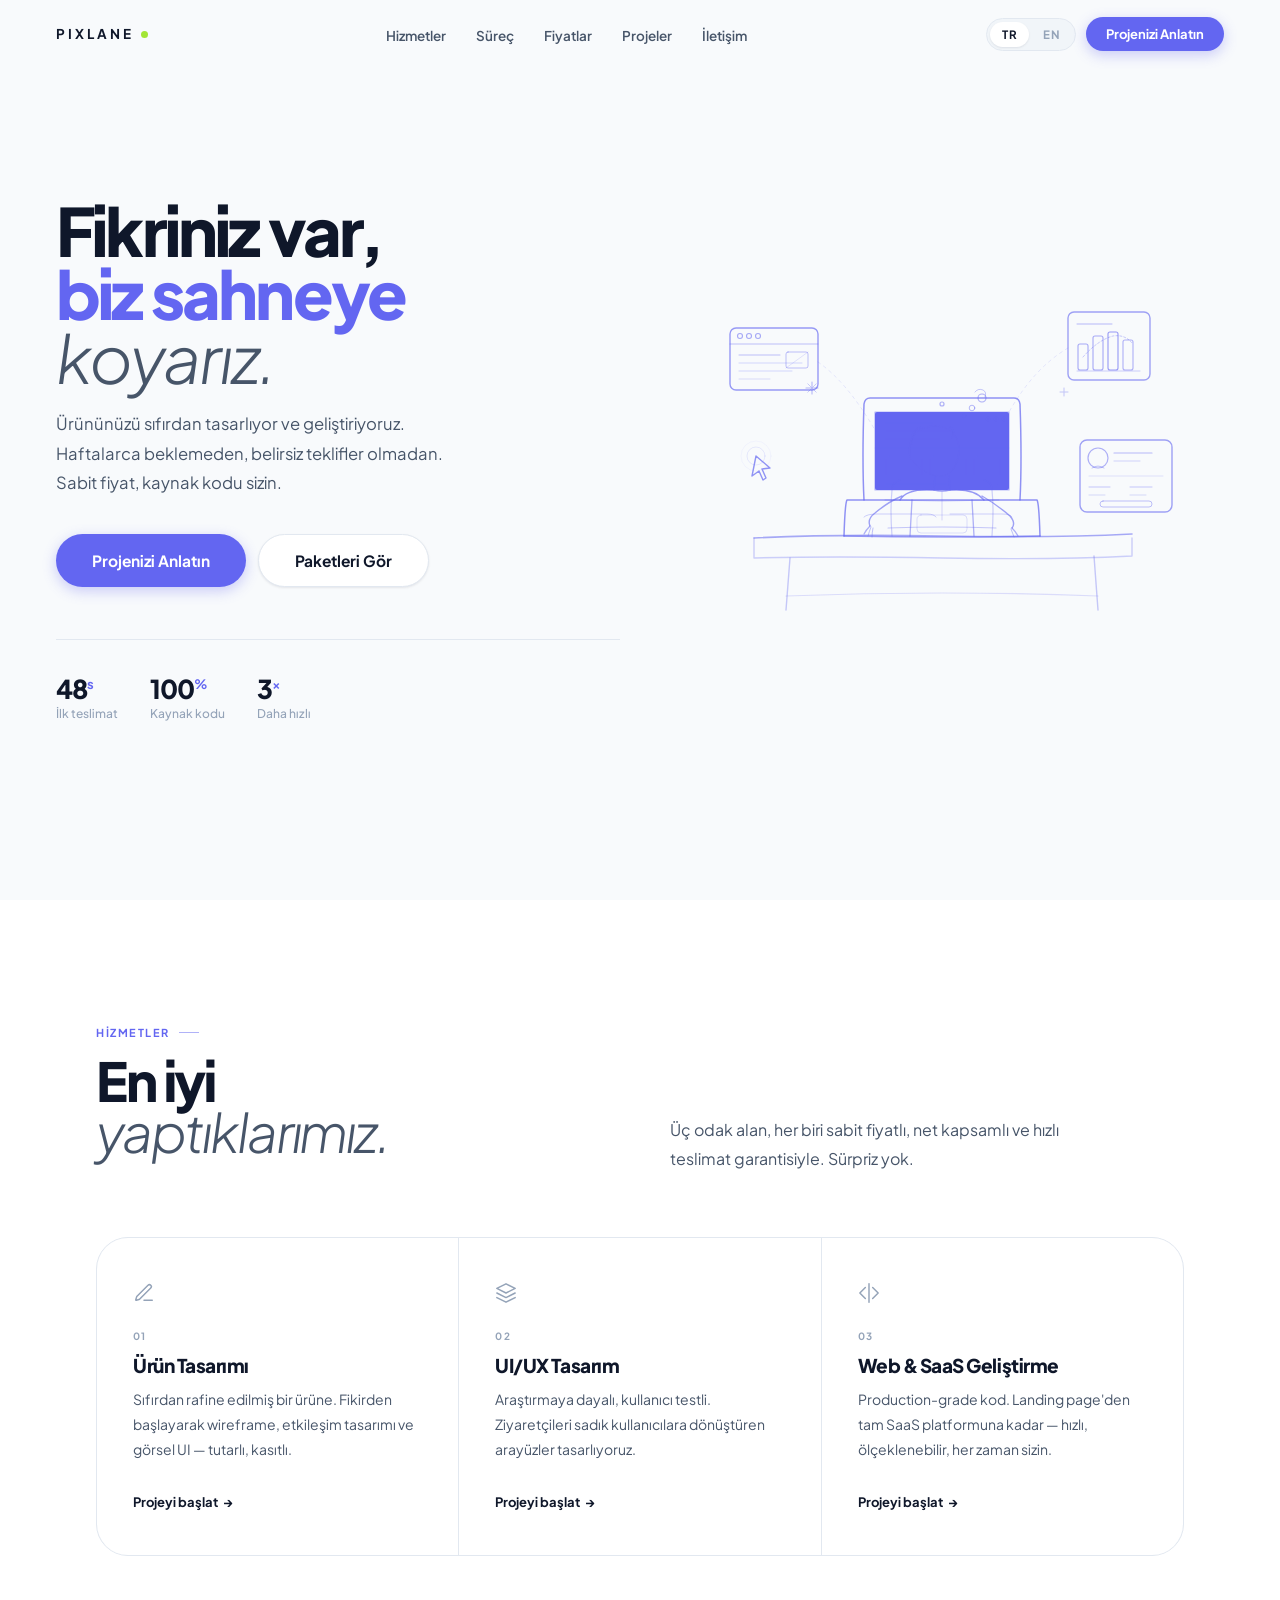
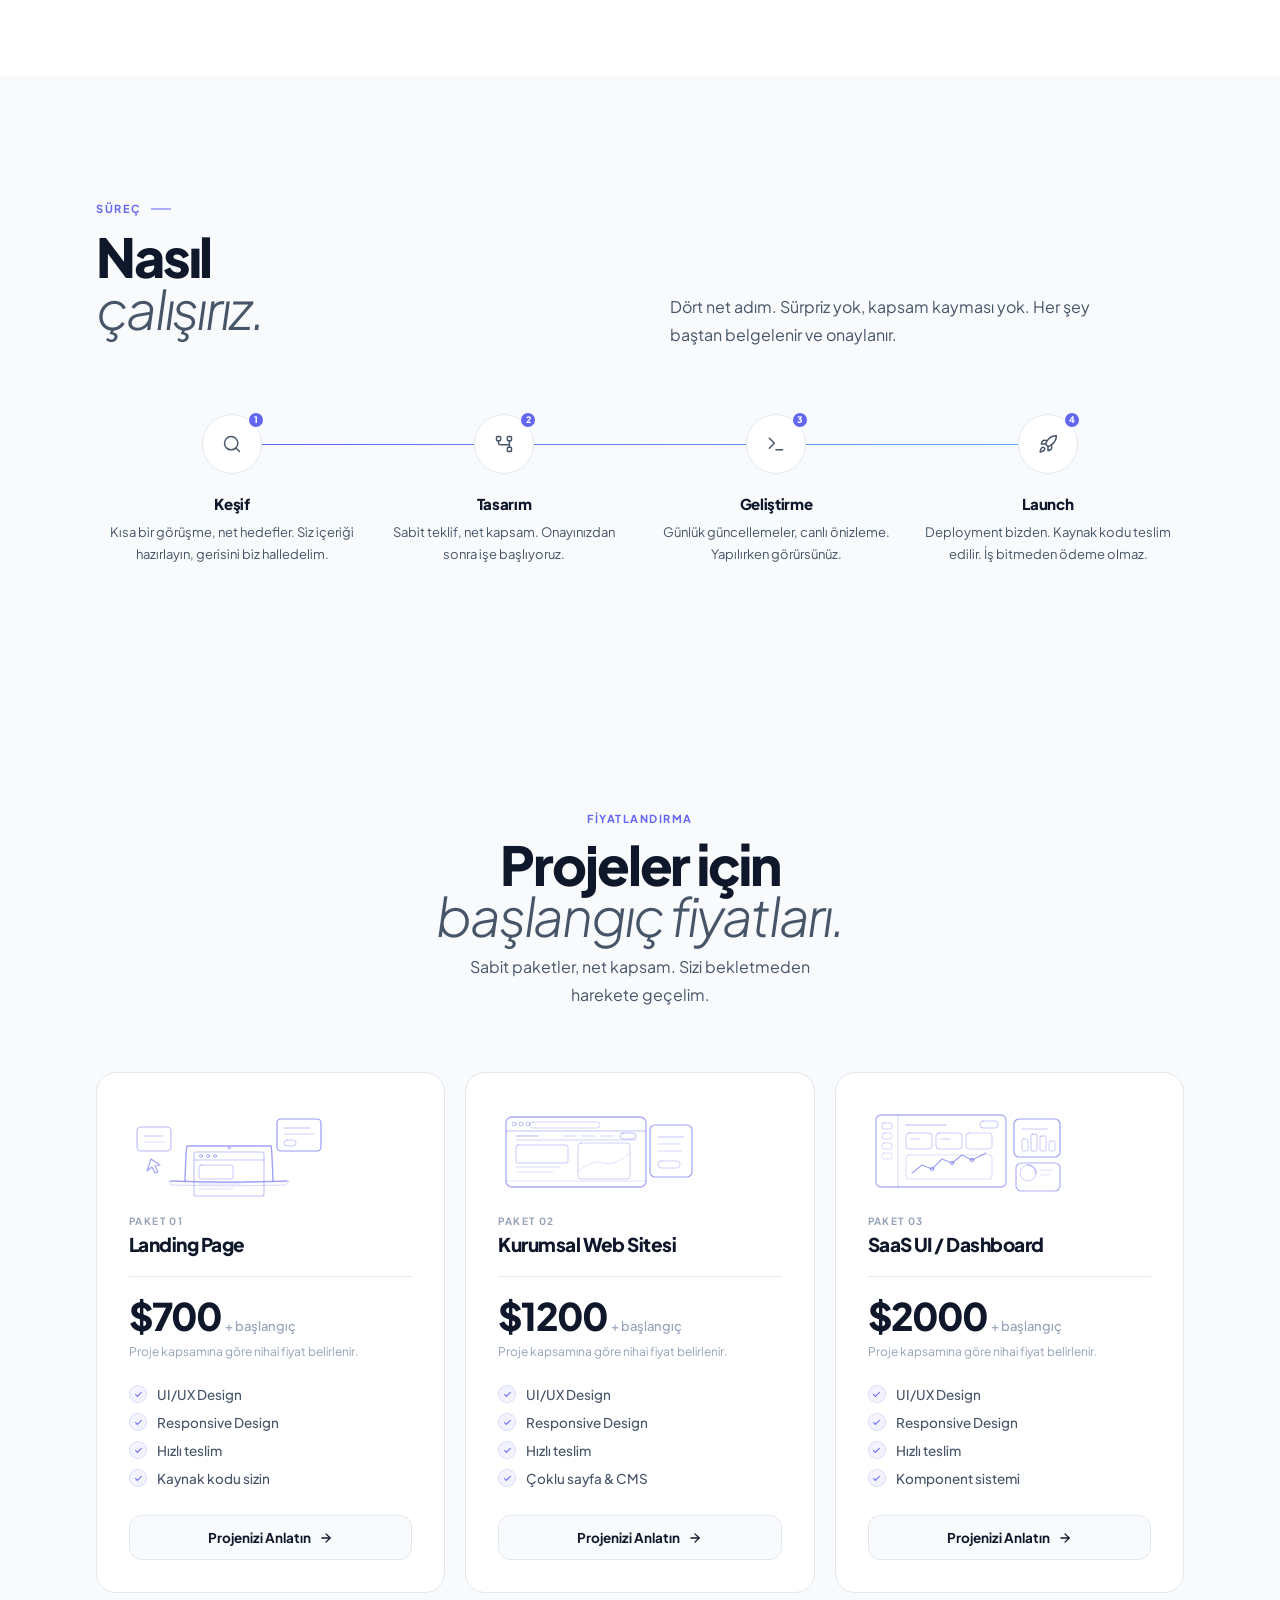
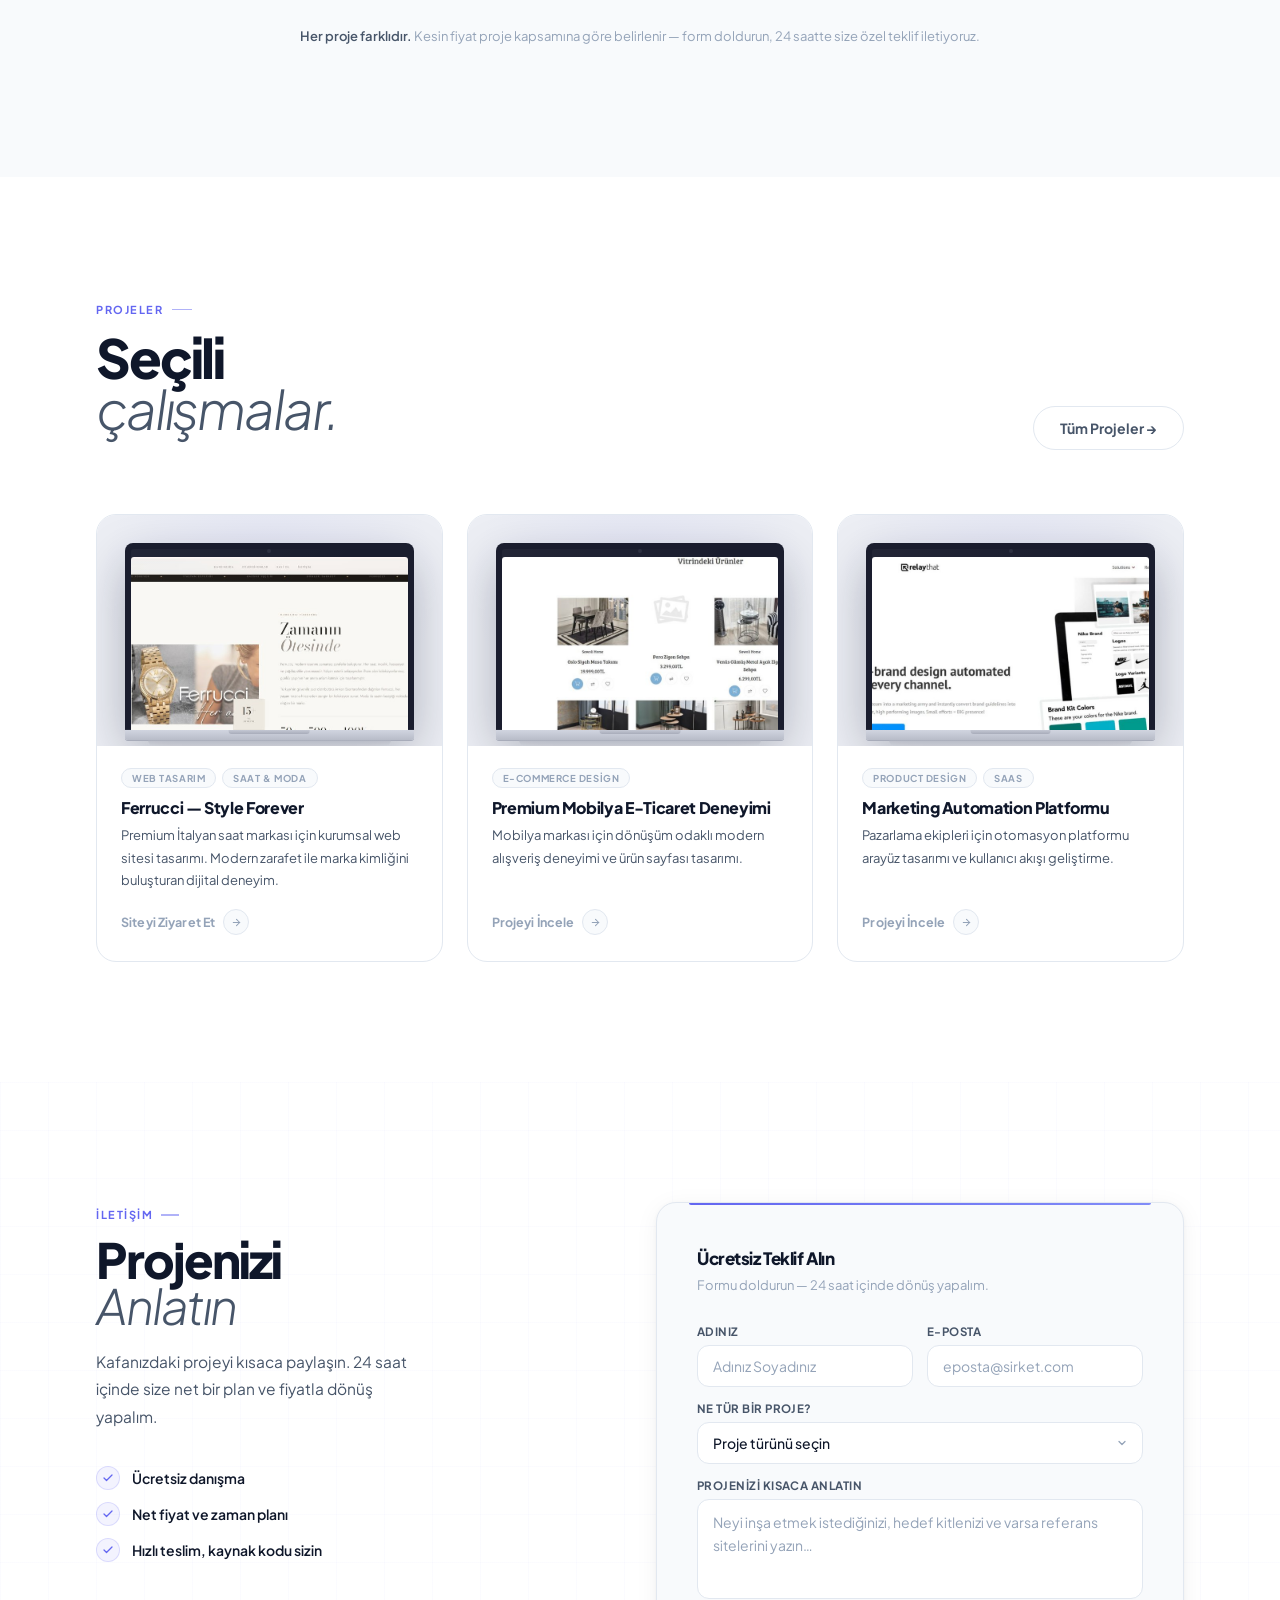
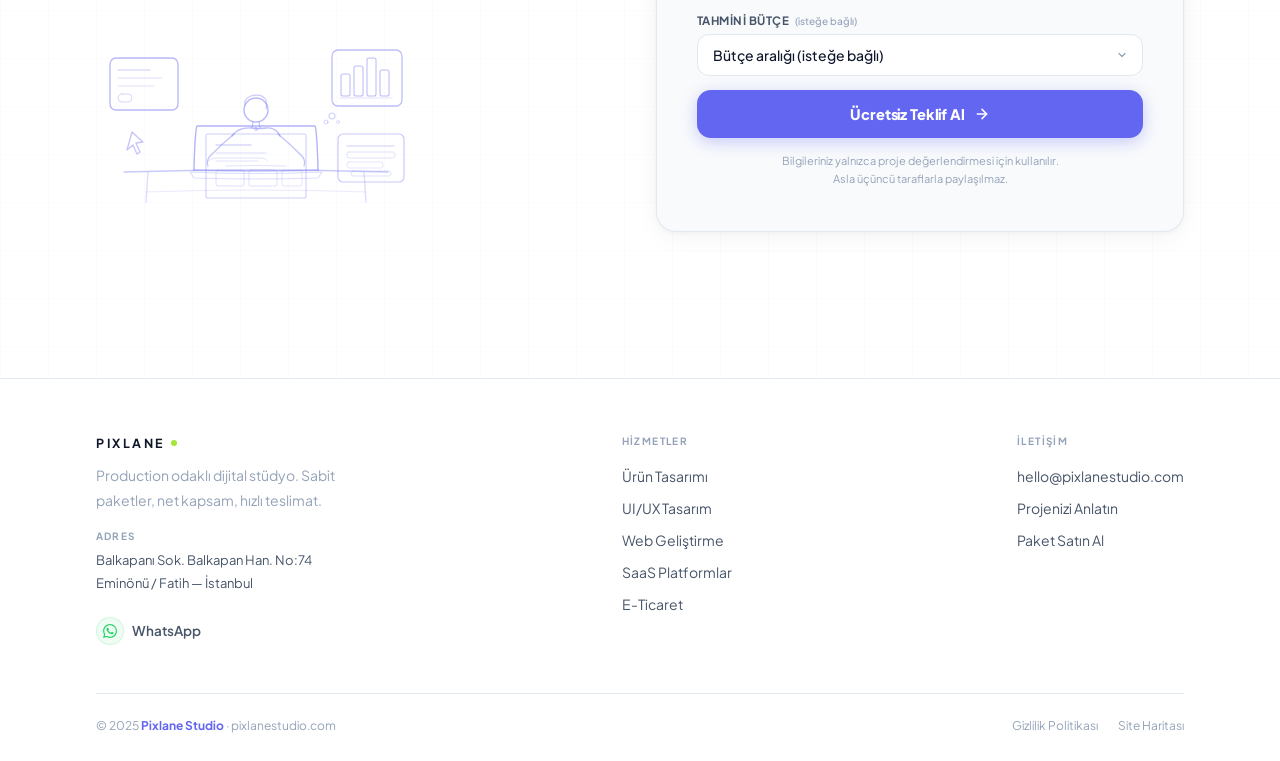
==== commit e4f6f7e4: "Rename pixlane_v9.html to index.html" ====
--- a/index.html
+++ b/index.html
@@ -1614,9 +1614,9 @@
 
     <!-- Header -->
     <div class="pricing-head rv">
-      <div class="sec-eyebrow">Fiyatlandırma</div>
-      <h2 class="sec-h2">Projeler için<br><em>başlangıç fiyatları.</em></h2>
-      <p class="pricing-lead">Sabit paketler, net kapsam. Sizi bekletmeden harekete geçelim.</p>
+      <div class="sec-eyebrow" data-i18n="pricing.eyebrow">Fiyatlandırma</div>
+<h2 class="sec-h2"><span data-i18n="pricing.h2a">Projeler için</span><br><em data-i18n="pricing.h2b">başlangıç fiyatları.</em></h2>
+      <p class="pricing-lead" data-i18n="pricing.lead">Sabit paketler, net kapsam. Sizi bekletmeden harekete geçelim.</p>
     </div>
 
     <!-- Cards -->
@@ -1679,41 +1679,33 @@
         </div>
 
         <div class="pr-body">
-          <div class="pr-label">Paket 01</div>
-          <div class="pr-title">Landing Page</div>
+          <div class="pr-label" data-i18n="pricing.p1.label">Paket 01</div>
+          <div class="pr-title" data-i18n="pricing.p1.title">Landing Page</div>
           <div class="pr-div"></div>
           <div class="pr-price">
             <span class="pr-amount">$700</span>
-            <span class="pr-suffix">+ başlangıç</span>
+            <span class="pr-suffix" data-i18n="pricing.suffix">+ başlangıç</span>
           </div>
-          <div class="pr-note">Proje kapsamına göre nihai fiyat belirlenir.</div>
+          <div class="pr-note" data-i18n="pricing.note">Proje kapsamına göre nihai fiyat belirlenir.</div>
           <ul class="pr-features">
             <li class="pr-feature">
-              <span class="pr-check">
-                <svg width="9" height="9" viewBox="0 0 24 24" fill="none" stroke="#6366F1" stroke-width="2.8" stroke-linecap="round" stroke-linejoin="round"><polyline points="20 6 9 17 4 12"/></svg>
-              </span>
-              UI/UX Design
+              <span class="pr-check"><svg width="9" height="9" viewBox="0 0 24 24" fill="none" stroke="#6366F1" stroke-width="2.8" stroke-linecap="round" stroke-linejoin="round"><polyline points="20 6 9 17 4 12"/></svg></span>
+              <span data-i18n="pricing.f1">UI/UX Design</span>
             </li>
             <li class="pr-feature">
-              <span class="pr-check">
-                <svg width="9" height="9" viewBox="0 0 24 24" fill="none" stroke="#6366F1" stroke-width="2.8" stroke-linecap="round" stroke-linejoin="round"><polyline points="20 6 9 17 4 12"/></svg>
-              </span>
-              Responsive Design
+              <span class="pr-check"><svg width="9" height="9" viewBox="0 0 24 24" fill="none" stroke="#6366F1" stroke-width="2.8" stroke-linecap="round" stroke-linejoin="round"><polyline points="20 6 9 17 4 12"/></svg></span>
+              <span data-i18n="pricing.f2">Responsive Design</span>
             </li>
             <li class="pr-feature">
-              <span class="pr-check">
-                <svg width="9" height="9" viewBox="0 0 24 24" fill="none" stroke="#6366F1" stroke-width="2.8" stroke-linecap="round" stroke-linejoin="round"><polyline points="20 6 9 17 4 12"/></svg>
-              </span>
-              Hızlı teslim
+              <span class="pr-check"><svg width="9" height="9" viewBox="0 0 24 24" fill="none" stroke="#6366F1" stroke-width="2.8" stroke-linecap="round" stroke-linejoin="round"><polyline points="20 6 9 17 4 12"/></svg></span>
+              <span data-i18n="pricing.f3">Hızlı teslim</span>
             </li>
             <li class="pr-feature">
-              <span class="pr-check">
-                <svg width="9" height="9" viewBox="0 0 24 24" fill="none" stroke="#6366F1" stroke-width="2.8" stroke-linecap="round" stroke-linejoin="round"><polyline points="20 6 9 17 4 12"/></svg>
-              </span>
-              Kaynak kodu sizin
+              <span class="pr-check"><svg width="9" height="9" viewBox="0 0 24 24" fill="none" stroke="#6366F1" stroke-width="2.8" stroke-linecap="round" stroke-linejoin="round"><polyline points="20 6 9 17 4 12"/></svg></span>
+              <span data-i18n="pricing.p1.f4">Kaynak kodu sizin</span>
             </li>
           </ul>
-          <a href="#contact" class="pr-btn">
+          <a href="#contact" class="pr-btn" data-i18n="pricing.cta">
             Projenizi Anlatın
             <svg class="pr-btn-arrow" width="14" height="14" viewBox="0 0 24 24" fill="none" stroke="currentColor" stroke-width="2.2" stroke-linecap="round" stroke-linejoin="round">
               <path d="M5 12h14"/><path d="m12 5 7 7-7 7"/>
@@ -1775,41 +1767,33 @@
         </div>
 
         <div class="pr-body">
-          <div class="pr-label">Paket 02</div>
-          <div class="pr-title">Kurumsal Web Sitesi</div>
+          <div class="pr-label" data-i18n="pricing.p2.label">Paket 02</div>
+          <div class="pr-title" data-i18n="pricing.p2.title">Kurumsal Web Sitesi</div>
           <div class="pr-div"></div>
           <div class="pr-price">
             <span class="pr-amount">$1200</span>
-            <span class="pr-suffix">+ başlangıç</span>
+            <span class="pr-suffix" data-i18n="pricing.suffix">+ başlangıç</span>
           </div>
-          <div class="pr-note">Proje kapsamına göre nihai fiyat belirlenir.</div>
+          <div class="pr-note" data-i18n="pricing.note">Proje kapsamına göre nihai fiyat belirlenir.</div>
           <ul class="pr-features">
             <li class="pr-feature">
-              <span class="pr-check">
-                <svg width="9" height="9" viewBox="0 0 24 24" fill="none" stroke="#6366F1" stroke-width="2.8" stroke-linecap="round" stroke-linejoin="round"><polyline points="20 6 9 17 4 12"/></svg>
-              </span>
-              UI/UX Design
+              <span class="pr-check"><svg width="9" height="9" viewBox="0 0 24 24" fill="none" stroke="#6366F1" stroke-width="2.8" stroke-linecap="round" stroke-linejoin="round"><polyline points="20 6 9 17 4 12"/></svg></span>
+              <span data-i18n="pricing.f1">UI/UX Design</span>
             </li>
             <li class="pr-feature">
-              <span class="pr-check">
-                <svg width="9" height="9" viewBox="0 0 24 24" fill="none" stroke="#6366F1" stroke-width="2.8" stroke-linecap="round" stroke-linejoin="round"><polyline points="20 6 9 17 4 12"/></svg>
-              </span>
-              Responsive Design
+              <span class="pr-check"><svg width="9" height="9" viewBox="0 0 24 24" fill="none" stroke="#6366F1" stroke-width="2.8" stroke-linecap="round" stroke-linejoin="round"><polyline points="20 6 9 17 4 12"/></svg></span>
+              <span data-i18n="pricing.f2">Responsive Design</span>
             </li>
             <li class="pr-feature">
-              <span class="pr-check">
-                <svg width="9" height="9" viewBox="0 0 24 24" fill="none" stroke="#6366F1" stroke-width="2.8" stroke-linecap="round" stroke-linejoin="round"><polyline points="20 6 9 17 4 12"/></svg>
-              </span>
-              Hızlı teslim
+              <span class="pr-check"><svg width="9" height="9" viewBox="0 0 24 24" fill="none" stroke="#6366F1" stroke-width="2.8" stroke-linecap="round" stroke-linejoin="round"><polyline points="20 6 9 17 4 12"/></svg></span>
+              <span data-i18n="pricing.f3">Hızlı teslim</span>
             </li>
             <li class="pr-feature">
-              <span class="pr-check">
-                <svg width="9" height="9" viewBox="0 0 24 24" fill="none" stroke="#6366F1" stroke-width="2.8" stroke-linecap="round" stroke-linejoin="round"><polyline points="20 6 9 17 4 12"/></svg>
-              </span>
-              Çoklu sayfa & CMS
+              <span class="pr-check"><svg width="9" height="9" viewBox="0 0 24 24" fill="none" stroke="#6366F1" stroke-width="2.8" stroke-linecap="round" stroke-linejoin="round"><polyline points="20 6 9 17 4 12"/></svg></span>
+              <span data-i18n="pricing.p2.f4">Çoklu sayfa & CMS</span>
             </li>
           </ul>
-          <a href="#contact" class="pr-btn">
+          <a href="#contact" class="pr-btn" data-i18n="pricing.cta">
             Projenizi Anlatın
             <svg class="pr-btn-arrow" width="14" height="14" viewBox="0 0 24 24" fill="none" stroke="currentColor" stroke-width="2.2" stroke-linecap="round" stroke-linejoin="round">
               <path d="M5 12h14"/><path d="m12 5 7 7-7 7"/>
@@ -1884,41 +1868,33 @@
         </div>
 
         <div class="pr-body">
-          <div class="pr-label">Paket 03</div>
-          <div class="pr-title">SaaS UI / Dashboard</div>
+          <div class="pr-label" data-i18n="pricing.p3.label">Paket 03</div>
+          <div class="pr-title" data-i18n="pricing.p3.title">SaaS UI / Dashboard</div>
           <div class="pr-div"></div>
           <div class="pr-price">
             <span class="pr-amount">$2000</span>
-            <span class="pr-suffix">+ başlangıç</span>
+            <span class="pr-suffix" data-i18n="pricing.suffix">+ başlangıç</span>
           </div>
-          <div class="pr-note">Proje kapsamına göre nihai fiyat belirlenir.</div>
+          <div class="pr-note" data-i18n="pricing.note">Proje kapsamına göre nihai fiyat belirlenir.</div>
           <ul class="pr-features">
             <li class="pr-feature">
-              <span class="pr-check">
-                <svg width="9" height="9" viewBox="0 0 24 24" fill="none" stroke="#6366F1" stroke-width="2.8" stroke-linecap="round" stroke-linejoin="round"><polyline points="20 6 9 17 4 12"/></svg>
-              </span>
-              UI/UX Design
+              <span class="pr-check"><svg width="9" height="9" viewBox="0 0 24 24" fill="none" stroke="#6366F1" stroke-width="2.8" stroke-linecap="round" stroke-linejoin="round"><polyline points="20 6 9 17 4 12"/></svg></span>
+              <span data-i18n="pricing.f1">UI/UX Design</span>
             </li>
             <li class="pr-feature">
-              <span class="pr-check">
-                <svg width="9" height="9" viewBox="0 0 24 24" fill="none" stroke="#6366F1" stroke-width="2.8" stroke-linecap="round" stroke-linejoin="round"><polyline points="20 6 9 17 4 12"/></svg>
-              </span>
-              Responsive Design
+              <span class="pr-check"><svg width="9" height="9" viewBox="0 0 24 24" fill="none" stroke="#6366F1" stroke-width="2.8" stroke-linecap="round" stroke-linejoin="round"><polyline points="20 6 9 17 4 12"/></svg></span>
+              <span data-i18n="pricing.f2">Responsive Design</span>
             </li>
             <li class="pr-feature">
-              <span class="pr-check">
-                <svg width="9" height="9" viewBox="0 0 24 24" fill="none" stroke="#6366F1" stroke-width="2.8" stroke-linecap="round" stroke-linejoin="round"><polyline points="20 6 9 17 4 12"/></svg>
-              </span>
-              Hızlı teslim
+              <span class="pr-check"><svg width="9" height="9" viewBox="0 0 24 24" fill="none" stroke="#6366F1" stroke-width="2.8" stroke-linecap="round" stroke-linejoin="round"><polyline points="20 6 9 17 4 12"/></svg></span>
+              <span data-i18n="pricing.f3">Hızlı teslim</span>
             </li>
             <li class="pr-feature">
-              <span class="pr-check">
-                <svg width="9" height="9" viewBox="0 0 24 24" fill="none" stroke="#6366F1" stroke-width="2.8" stroke-linecap="round" stroke-linejoin="round"><polyline points="20 6 9 17 4 12"/></svg>
-              </span>
-              Komponent sistemi
+              <span class="pr-check"><svg width="9" height="9" viewBox="0 0 24 24" fill="none" stroke="#6366F1" stroke-width="2.8" stroke-linecap="round" stroke-linejoin="round"><polyline points="20 6 9 17 4 12"/></svg></span>
+              <span data-i18n="pricing.p3.f4">Komponent sistemi</span>
             </li>
           </ul>
-          <a href="#contact" class="pr-btn">
+          <a href="#contact" class="pr-btn" data-i18n="pricing.cta">
             Projenizi Anlatın
             <svg class="pr-btn-arrow" width="14" height="14" viewBox="0 0 24 24" fill="none" stroke="currentColor" stroke-width="2.2" stroke-linecap="round" stroke-linejoin="round">
               <path d="M5 12h14"/><path d="m12 5 7 7-7 7"/>
@@ -1931,8 +1907,8 @@
 
     <!-- Footnote -->
     <p class="pricing-footnote rv">
-      <strong>Her proje farklıdır.</strong>
-      Kesin fiyat proje kapsamına göre belirlenir — form doldurun, 24 saatte size özel teklif iletiyoruz.
+      <strong data-i18n="pricing.fn.bold">Her proje farklıdır.</strong>
+      <span data-i18n="pricing.fn.text">Kesin fiyat proje kapsamına göre belirlenir — form doldurun, 24 saatte size özel teklif iletiyoruz.</span>
     </p>
 
   </div>
@@ -1953,7 +1929,7 @@
 
     <div class="work-grid">
 
-      <!-- ── CARD 1 ── İK SaaS -->
+      <!-- ── CARD 1 ── Ferrucci -->
       <div class="work-card rv">
         <div class="work-accent wa-1"></div>
         <div class="lp-wrap">
@@ -1961,8 +1937,8 @@
             <div class="lp-screen-bezel">
               <div class="lp-camera"></div>
               <img class="lp-screen-img"
-                   src="[data-uri]"
-                   alt="İnsan Kaynakları SaaS Platformu"
+                   src="[data-uri]"
+                   alt="Ferrucci — Style Forever"
                    loading="lazy" decoding="async"/>
             </div>
             <div class="lp-base"><div class="lp-hinge"></div></div>
@@ -1971,13 +1947,13 @@
         </div>
         <div class="work-info">
           <div class="work-tags">
-            <span class="work-tag">UI/UX Design</span>
-            <span class="work-tag">Web Platform</span>
+            <span class="work-tag">Web Tasarım</span>
+            <span class="work-tag">Saat & Moda</span>
           </div>
-          <div class="work-title">İnsan Kaynakları SaaS Platformu</div>
-          <div class="work-desc">Modern ve ölçeklenebilir bir insan kaynakları yönetim sistemi için kullanıcı deneyimi tasarımı ve ürün arayüzü.</div>
-          <a href="#contact" class="work-cta">
-            Projeyi İncele
+          <div class="work-title" data-i18n="work.p1.title">Ferrucci — Style Forever</div>
+          <div class="work-desc" data-i18n="work.p1.desc">Premium İtalyan saat markası için kurumsal web sitesi tasarımı. Modern zarafet ile marka kimliğini buluşturan dijital deneyim.</div>
+          <a href="http://pixlanestudio.com/ferrucci.html" target="_blank" rel="noopener" class="work-cta">
+            <span data-i18n="work.visit">Siteyi Ziyaret Et</span>
             <span class="work-cta-arrow">
               <svg width="11" height="11" viewBox="0 0 24 24" fill="none" stroke="#94A3B8" stroke-width="2.3" stroke-linecap="round" stroke-linejoin="round">
                 <path d="M5 12h14"/><path d="m12 5 7 7-7 7"/>
@@ -1986,7 +1962,6 @@
           </a>
         </div>
       </div>
-
       <!-- ── CARD 2 ── Mobilya E-Ticaret -->
       <div class="work-card rv d1">
         <div class="work-accent wa-2"></div>
@@ -2007,10 +1982,10 @@
           <div class="work-tags">
             <span class="work-tag">E-Commerce Design</span>
           </div>
-          <div class="work-title">Premium Mobilya E-Ticaret Deneyimi</div>
-          <div class="work-desc">Mobilya markası için dönüşüm odaklı modern alışveriş deneyimi ve ürün sayfası tasarımı.</div>
+          <div class="work-title" data-i18n="work.p2.title">Premium Mobilya E-Ticaret Deneyimi</div>
+          <div class="work-desc" data-i18n="work.p2.desc">Mobilya markası için dönüşüm odaklı modern alışveriş deneyimi ve ürün sayfası tasarımı.</div>
           <a href="#contact" class="work-cta">
-            Projeyi İncele
+            <span data-i18n="work.inspect">Projeyi İncele</span>
             <span class="work-cta-arrow">
               <svg width="11" height="11" viewBox="0 0 24 24" fill="none" stroke="#94A3B8" stroke-width="2.3" stroke-linecap="round" stroke-linejoin="round">
                 <path d="M5 12h14"/><path d="m12 5 7 7-7 7"/>
@@ -2041,10 +2016,10 @@
             <span class="work-tag">Product Design</span>
             <span class="work-tag">SaaS</span>
           </div>
-          <div class="work-title">Marketing Automation Platformu</div>
-          <div class="work-desc">Pazarlama ekipleri için otomasyon platformu arayüz tasarımı ve kullanıcı akışı geliştirme.</div>
+          <div class="work-title" data-i18n="work.p3.title">Marketing Automation Platformu</div>
+          <div class="work-desc" data-i18n="work.p3.desc">Pazarlama ekipleri için otomasyon platformu arayüz tasarımı ve kullanıcı akışı geliştirme.</div>
           <a href="#contact" class="work-cta">
-            Projeyi İncele
+            <span data-i18n="work.inspect">Projeyi İncele</span>
             <span class="work-cta-arrow">
               <svg width="11" height="11" viewBox="0 0 24 24" fill="none" stroke="#94A3B8" stroke-width="2.3" stroke-linecap="round" stroke-linejoin="round">
                 <path d="M5 12h14"/><path d="m12 5 7 7-7 7"/>
@@ -2067,28 +2042,28 @@
 
       <!-- ══ LEFT ══════════════════════════ -->
       <div class="contact-left rv">
-        <div class="contact-eyebrow">İletişim</div>
-        <h2 class="contact-h">Projenizi<br><em>Anlatın</em></h2>
-        <p class="contact-sub">Kafanızdaki projeyi kısaca paylaşın. 24 saat içinde size net bir plan ve fiyatla dönüş yapalım.</p>
+        <div class="contact-eyebrow" data-i18n="contact.eyebrow">İletişim</div>
+<h2 class="contact-h"><span data-i18n="contact.h1">Projenizi</span><br><em data-i18n="contact.h2">Anlatın</em></h2>
+        <p class="contact-sub" data-i18n="contact.sub">Kafanızdaki projeyi kısaca paylaşın. 24 saat içinde size net bir plan ve fiyatla dönüş yapalım.</p>
 
         <ul class="contact-bullets">
           <li>
             <span class="cb-icon">
               <svg width="12" height="12" viewBox="0 0 24 24" fill="none" stroke="#6366F1" stroke-width="2.5" stroke-linecap="round" stroke-linejoin="round"><polyline points="20 6 9 17 4 12"/></svg>
             </span>
-            Ücretsiz danışma
+            <span data-i18n="contact.b1">Ücretsiz danışma</span>
           </li>
           <li>
             <span class="cb-icon">
               <svg width="12" height="12" viewBox="0 0 24 24" fill="none" stroke="#6366F1" stroke-width="2.5" stroke-linecap="round" stroke-linejoin="round"><polyline points="20 6 9 17 4 12"/></svg>
             </span>
-            Net fiyat ve zaman planı
+            <span data-i18n="contact.b2">Net fiyat ve zaman planı</span>
           </li>
           <li>
             <span class="cb-icon">
               <svg width="12" height="12" viewBox="0 0 24 24" fill="none" stroke="#6366F1" stroke-width="2.5" stroke-linecap="round" stroke-linejoin="round"><polyline points="20 6 9 17 4 12"/></svg>
             </span>
-            Hızlı teslim, kaynak kodu sizin
+            <span data-i18n="contact.b3">Hızlı teslim, kaynak kodu sizin</span>
           </li>
         </ul>
 
@@ -2200,8 +2175,8 @@
       <!-- ══ RIGHT — FORM ════════════════════ -->
       <div class="rv d1">
         <div class="contact-card">
-          <div class="cf-title">Ücretsiz Teklif Alın</div>
-          <div class="cf-sub">Formu doldurun — 24 saat içinde dönüş yapalım.</div>
+          <div class="cf-title" data-i18n="contact.form.title">Ücretsiz Teklif Alın</div>
+          <div class="cf-sub" data-i18n="contact.form.sub">Formu doldurun — 24 saat içinde dönüş yapalım.</div>
 
           <!-- Success message (hidden by default) -->
           <div class="cf-success" id="cfSuccess">
@@ -2455,6 +2430,48 @@
     "footer.c2":          "Paket Satın Al",
     "footer.privacy":     "Gizlilik Politikası",
     "footer.sitemap":     "Site Haritası",
+
+    "pricing.eyebrow":    "Fiyatlandırma",
+    "pricing.h2a":        "Projeler için",
+    "pricing.h2b":        "başlangıç fiyatları.",
+    "pricing.lead":       "Sabit paketler, net kapsam. Sizi bekletmeden harekete geçelim.",
+    "pricing.suffix":     "+ başlangıç",
+    "pricing.note":       "Proje kapsamına göre nihai fiyat belirlenir.",
+    "pricing.f1":         "UI/UX Design",
+    "pricing.f2":         "Responsive Design",
+    "pricing.f3":         "Hızlı teslim",
+    "pricing.cta":        "Projenizi Anlatın",
+    "pricing.p1.label":   "Paket 01",
+    "pricing.p1.title":   "Landing Page",
+    "pricing.p1.f4":      "Kaynak kodu sizin",
+    "pricing.p2.label":   "Paket 02",
+    "pricing.p2.title":   "Kurumsal Web Sitesi",
+    "pricing.p2.f4":      "Çoklu sayfa & CMS",
+    "pricing.p3.label":   "Paket 03",
+    "pricing.p3.title":   "SaaS UI / Dashboard",
+    "pricing.p3.f4":      "Komponent sistemi",
+    "pricing.fn.bold":    "Her proje farklıdır.",
+    "pricing.fn.text":    "Kesin fiyat proje kapsamına göre belirlenir — form doldurun, 24 saatte size özel teklif iletiyoruz.",
+
+    "work.p1.title":      "Ferrucci — Style Forever",
+    "work.p1.desc":       "Premium İtalyan saat markası için kurumsal web sitesi tasarımı. Modern zarafet ile marka kimliğini buluşturan dijital deneyim.",
+    "work.visit":         "Siteyi Ziyaret Et",
+    "work.inspect":       "Projeyi İncele",
+    "work.p2.title":      "Premium Mobilya E-Ticaret Deneyimi",
+    "work.p2.desc":       "Mobilya markası için dönüşüm odaklı modern alışveriş deneyimi ve ürün sayfası tasarımı.",
+    "work.p3.title":      "Marketing Automation Platformu",
+    "work.p3.desc":       "Pazarlama ekipleri için otomasyon platformu arayüz tasarımı ve kullanıcı akışı geliştirme.",
+
+    "contact.eyebrow":      "İletişim",
+    "contact.h1":           "Projenizi",
+    "contact.h2":           "Anlatın",
+    "contact.sub":          "Kafanızdaki projeyi kısaca paylaşın. 24 saat içinde size net bir plan ve fiyatla dönüş yapalım.",
+    "contact.b1":           "Ücretsiz danışma",
+    "contact.b2":           "Net fiyat ve zaman planı",
+    "contact.b3":           "Hızlı teslim, kaynak kodu sizin",
+    "contact.form.title":   "Ücretsiz Teklif Alın",
+    "contact.form.sub":     "Formu doldurun — 24 saat içinde dönüş yapalım.",
+    "contact.form.privacy": "Bilgileriniz yalnızca proje değerlendirmesi için kullanılır. Asla üçüncü taraflarla paylaşılmaz.",
     "footer.addr_lbl":    "Adres",
     "footer.wa_lbl":      "WhatsApp",
     "footer.c1":          "Projenizi Anlatın",
@@ -2548,6 +2565,48 @@
     "footer.c2":          "Buy a Package",
     "footer.privacy":     "Privacy Policy",
     "footer.sitemap":     "Sitemap",
+
+    "pricing.eyebrow":    "Pricing",
+    "pricing.h2a":        "Starting prices",
+    "pricing.h2b":        "for your project.",
+    "pricing.lead":       "Fixed packages, clear scope. Let's get moving without the wait.",
+    "pricing.suffix":     "starting at",
+    "pricing.note":       "Final price is determined by project scope.",
+    "pricing.f1":         "UI/UX Design",
+    "pricing.f2":         "Responsive Design",
+    "pricing.f3":         "Fast delivery",
+    "pricing.cta":        "Tell Us Your Project",
+    "pricing.p1.label":   "Package 01",
+    "pricing.p1.title":   "Landing Page",
+    "pricing.p1.f4":      "Source code is yours",
+    "pricing.p2.label":   "Package 02",
+    "pricing.p2.title":   "Corporate Website",
+    "pricing.p2.f4":      "Multi-page & CMS",
+    "pricing.p3.label":   "Package 03",
+    "pricing.p3.title":   "SaaS UI / Dashboard",
+    "pricing.p3.f4":      "Component system",
+    "pricing.fn.bold":    "Every project is different.",
+    "pricing.fn.text":    "Exact price is determined by project scope — fill the form and we'll get back within 24 hours.",
+
+    "work.p1.title":      "Ferrucci — Style Forever",
+    "work.p1.desc":       "Corporate website design for a premium Italian watch brand. A digital experience where modern elegance meets brand identity.",
+    "work.visit":         "Visit Website",
+    "work.inspect":       "View Project",
+    "work.p2.title":      "Premium Furniture E-Commerce",
+    "work.p2.desc":       "Conversion-focused modern shopping experience and product page design for a furniture brand.",
+    "work.p3.title":      "Marketing Automation Platform",
+    "work.p3.desc":       "Interface design and user flow development for a marketing automation platform.",
+
+    "contact.eyebrow":      "Contact",
+    "contact.h1":           "Tell Us About",
+    "contact.h2":           "Your Project",
+    "contact.sub":          "Share a brief about your project. We'll get back within 24 hours with a clear plan and price.",
+    "contact.b1":           "Free consultation",
+    "contact.b2":           "Clear price & timeline",
+    "contact.b3":           "Fast delivery, source code yours",
+    "contact.form.title":   "Get a Free Quote",
+    "contact.form.sub":     "Fill the form — we'll respond within 24 hours.",
+    "contact.form.privacy": "Your information is used solely for project evaluation and will never be shared with third parties.",
     "footer.addr_lbl":    "Address",
     "footer.wa_lbl":      "WhatsApp",
     "footer.c1":          "Tell Us Your Project",
@@ -2601,6 +2660,48 @@
   if (statSuf) statSuf.textContent = lang === 'tr' ? 's' : 'h';
 
   // Update buttons with SVG (cta button keeps icon)
+
+  // Form field placeholders & labels
+  const fieldMap = {
+    'tr': {
+      name:    'Adınız Soyadınız',
+      email:   'eposta@sirket.com',
+      projType: 'Proje türünü seçin',
+      desc:    'Projenizi kısaca anlatın…',
+      budget:  'Bütçe aralığı (isteğe bağlı)',
+      submit:  'Ücretsiz Teklif Al',
+      opt: ['Landing Page / Tek Sayfa', 'Kurumsal Web Sitesi', 'SaaS / Web Uygulaması', 'E-Ticaret', 'AI Otomasyon Aracı'],
+      budgets: ['Bütçe aralığı (isteğe bağlı)', '€1.000 – €2.500', '€2.500 – €5.000', '€5.000+'],
+    },
+    'en': {
+      name:    'Your Full Name',
+      email:   'email@company.com',
+      projType: 'Select project type',
+      desc:    'Briefly describe your project…',
+      budget:  'Budget range (optional)',
+      submit:  'Get a Free Quote',
+      opt: ['Landing Page / Single Page', 'Corporate Website', 'SaaS / Web Application', 'E-Commerce', 'AI Automation Tool'],
+      budgets: ['Budget range (optional)', '€1,000 – €2,500', '€2,500 – €5,000', '€5,000+'],
+    }
+  };
+  const fm = fieldMap[lang];
+  const nameF  = document.querySelector('[name="name"]');
+  const emailF = document.querySelector('[name="email"]');
+  const descF  = document.querySelector('[name="message"]');
+  if (nameF)  nameF.placeholder  = fm.name;
+  if (emailF) emailF.placeholder = fm.email;
+  if (descF)  descF.placeholder  = fm.desc;
+  const typeEl = document.querySelector('[name="project_type"]');
+  if (typeEl && fm.opt) {
+    Array.from(typeEl.options).forEach((o, i) => { if (i < fm.opt.length) o.text = fm.opt[i]; });
+    typeEl.options[0].text = fm.projType;
+  }
+  const budgetEl = document.querySelector('[name="budget"]');
+  if (budgetEl && fm.budgets) {
+    Array.from(budgetEl.options).forEach((o, i) => { if (i < fm.budgets.length) o.text = fm.budgets[i]; });
+  }
+  const submitBtn = document.getElementById('cfBtnText');
+  if (submitBtn) submitBtn.textContent = fm.submit;
 
   // swap WA link message language
   const waLink = document.getElementById('footWaLink');
